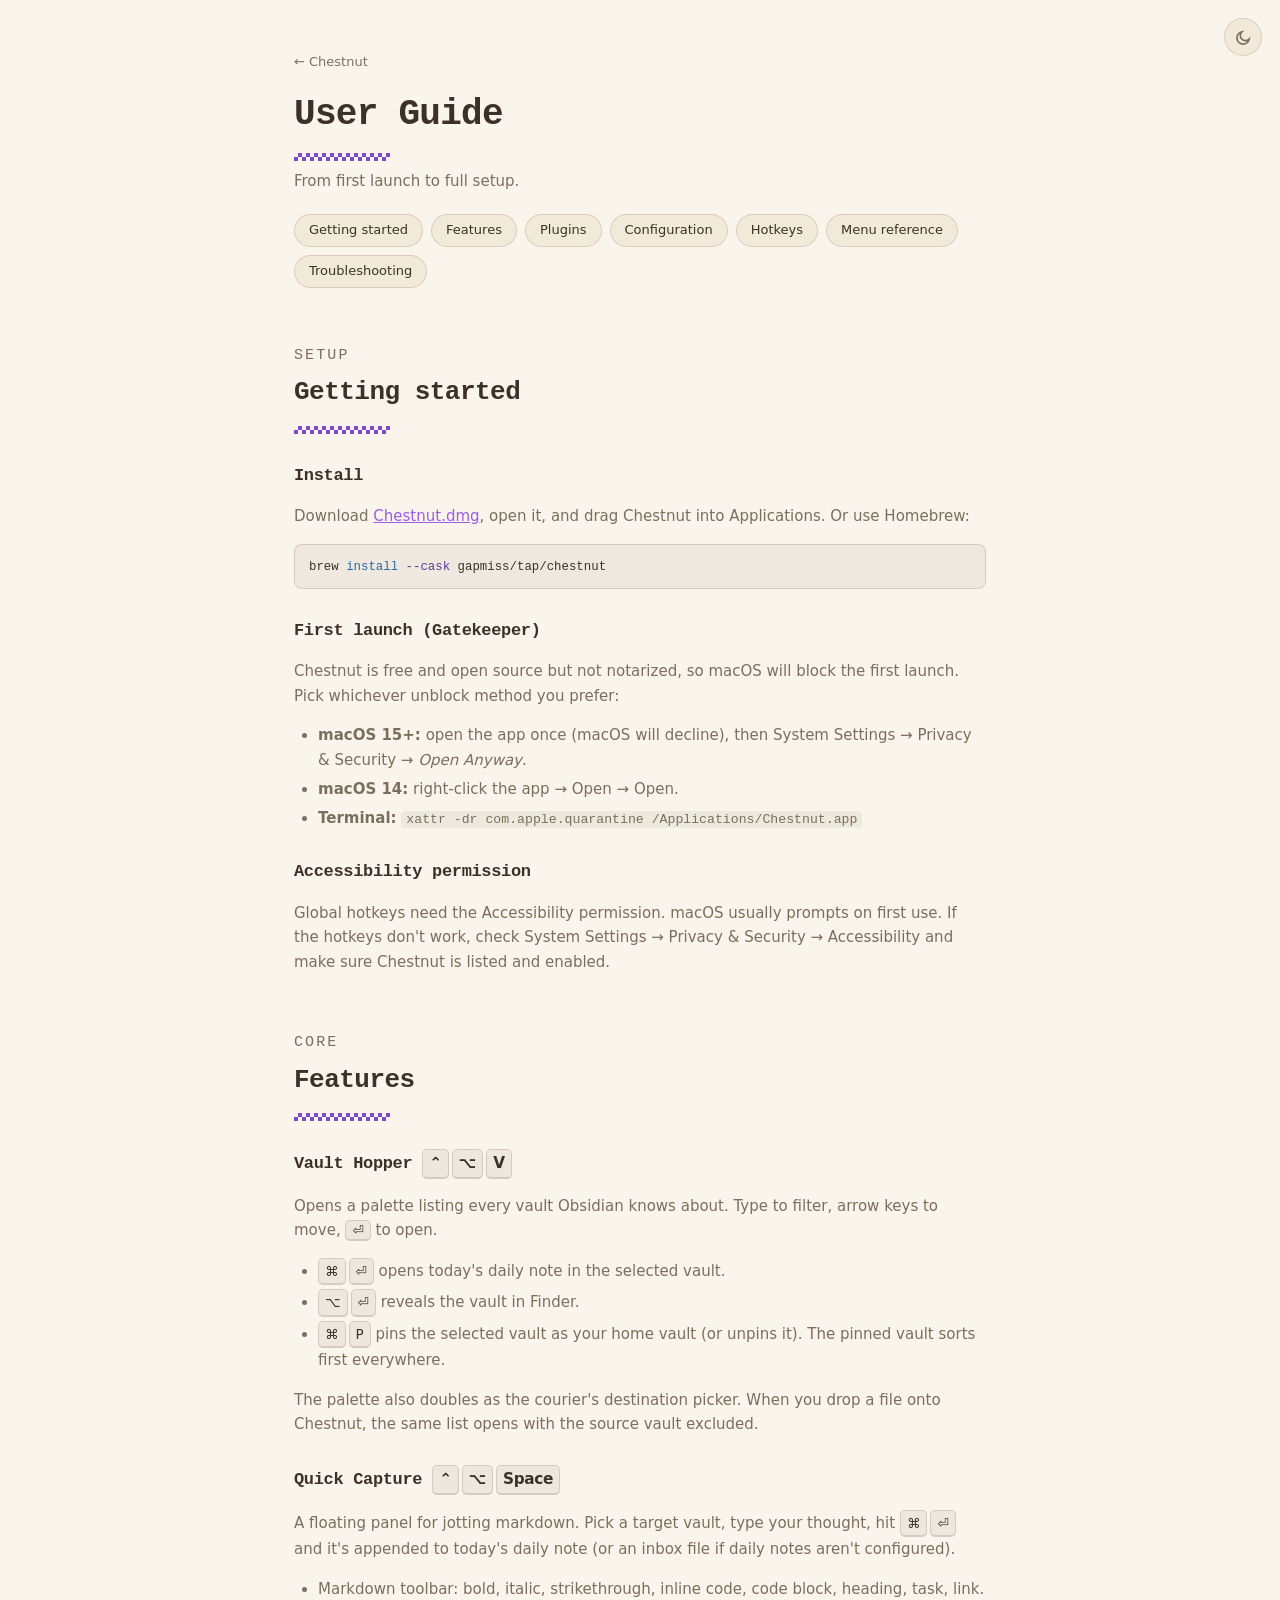
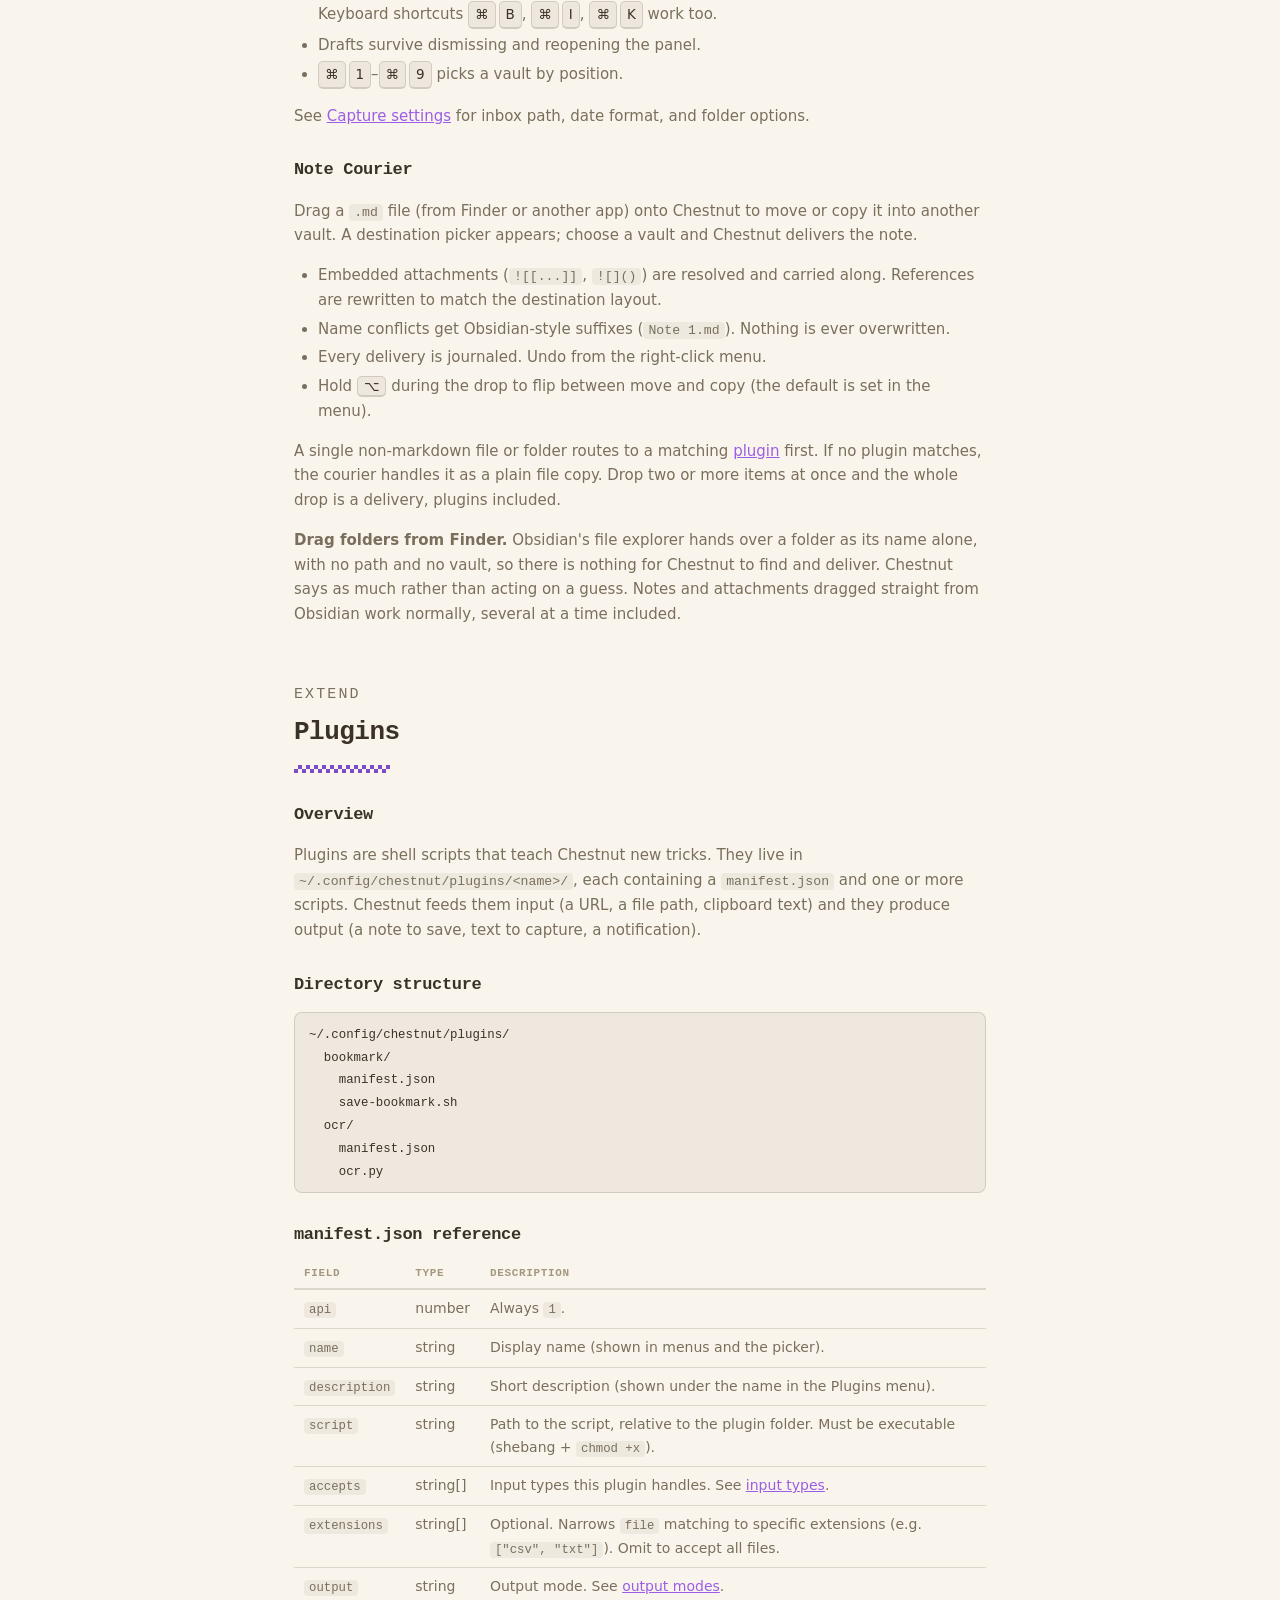
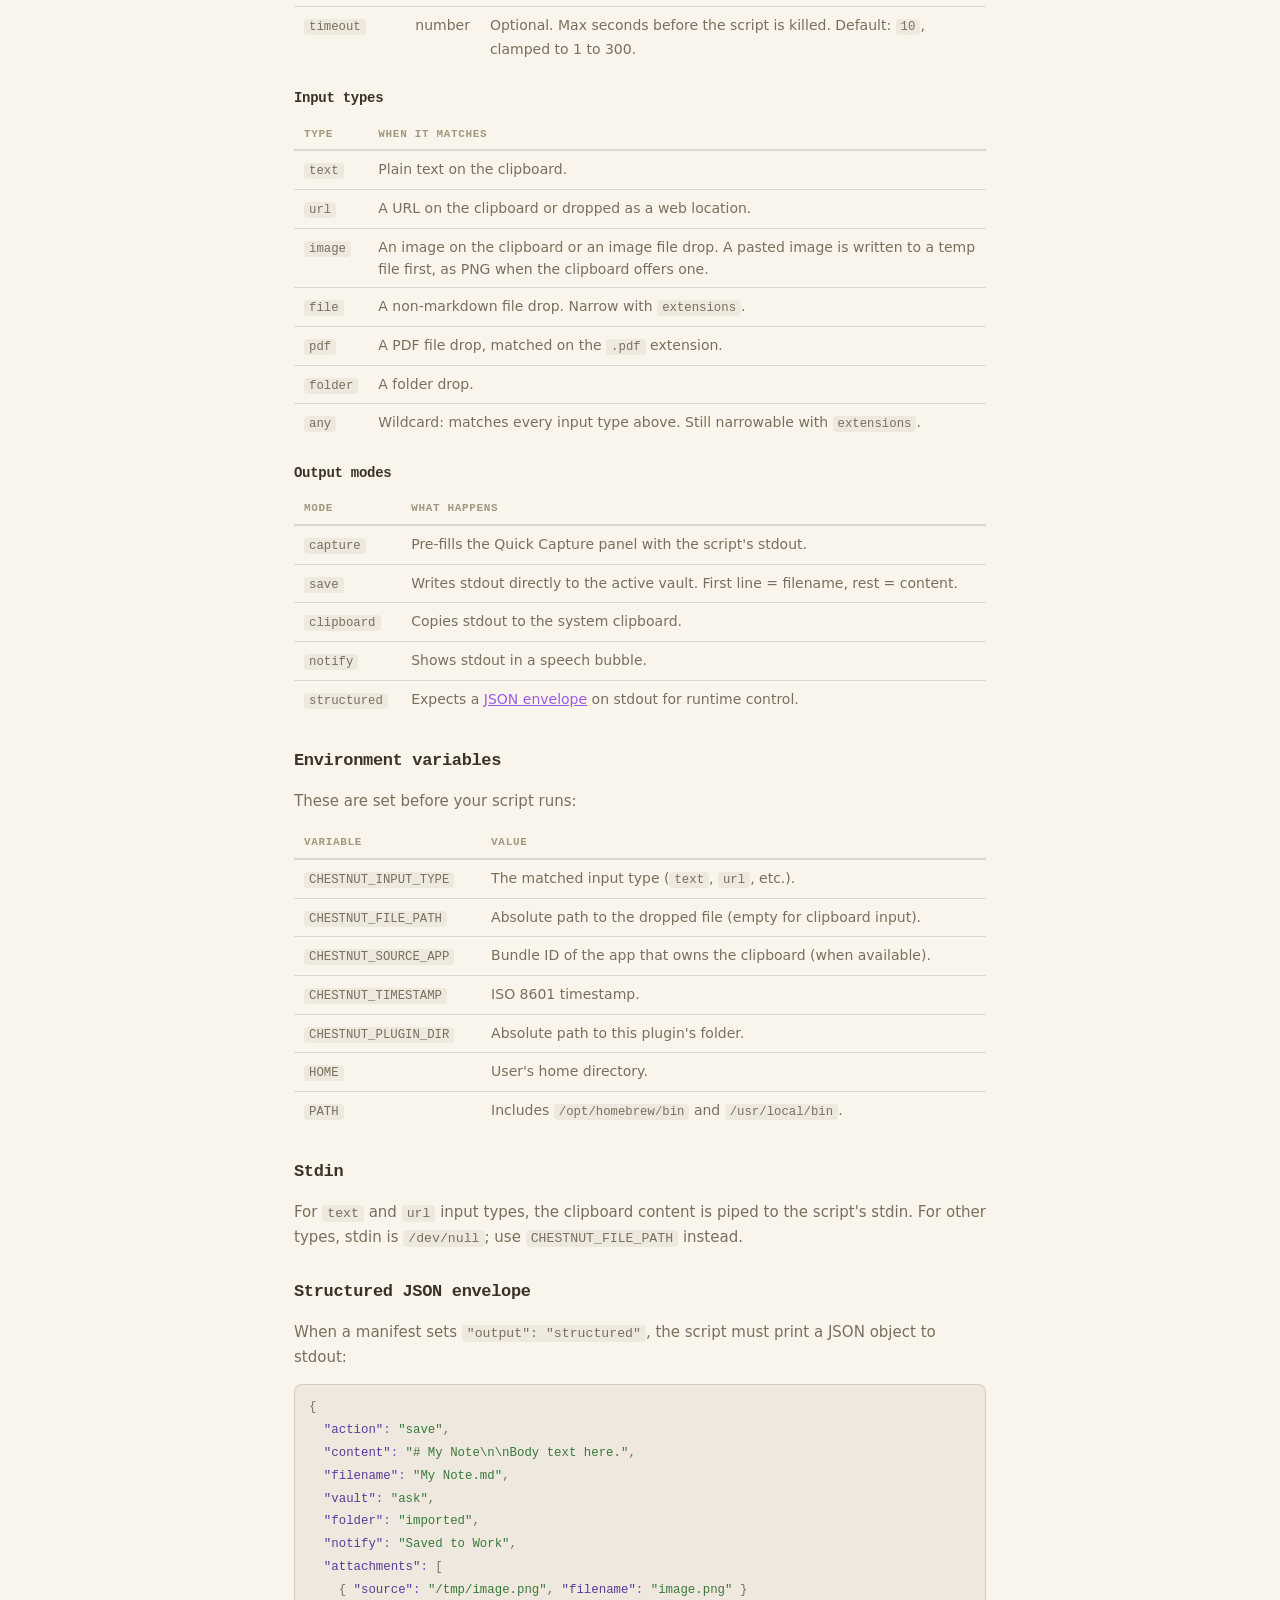
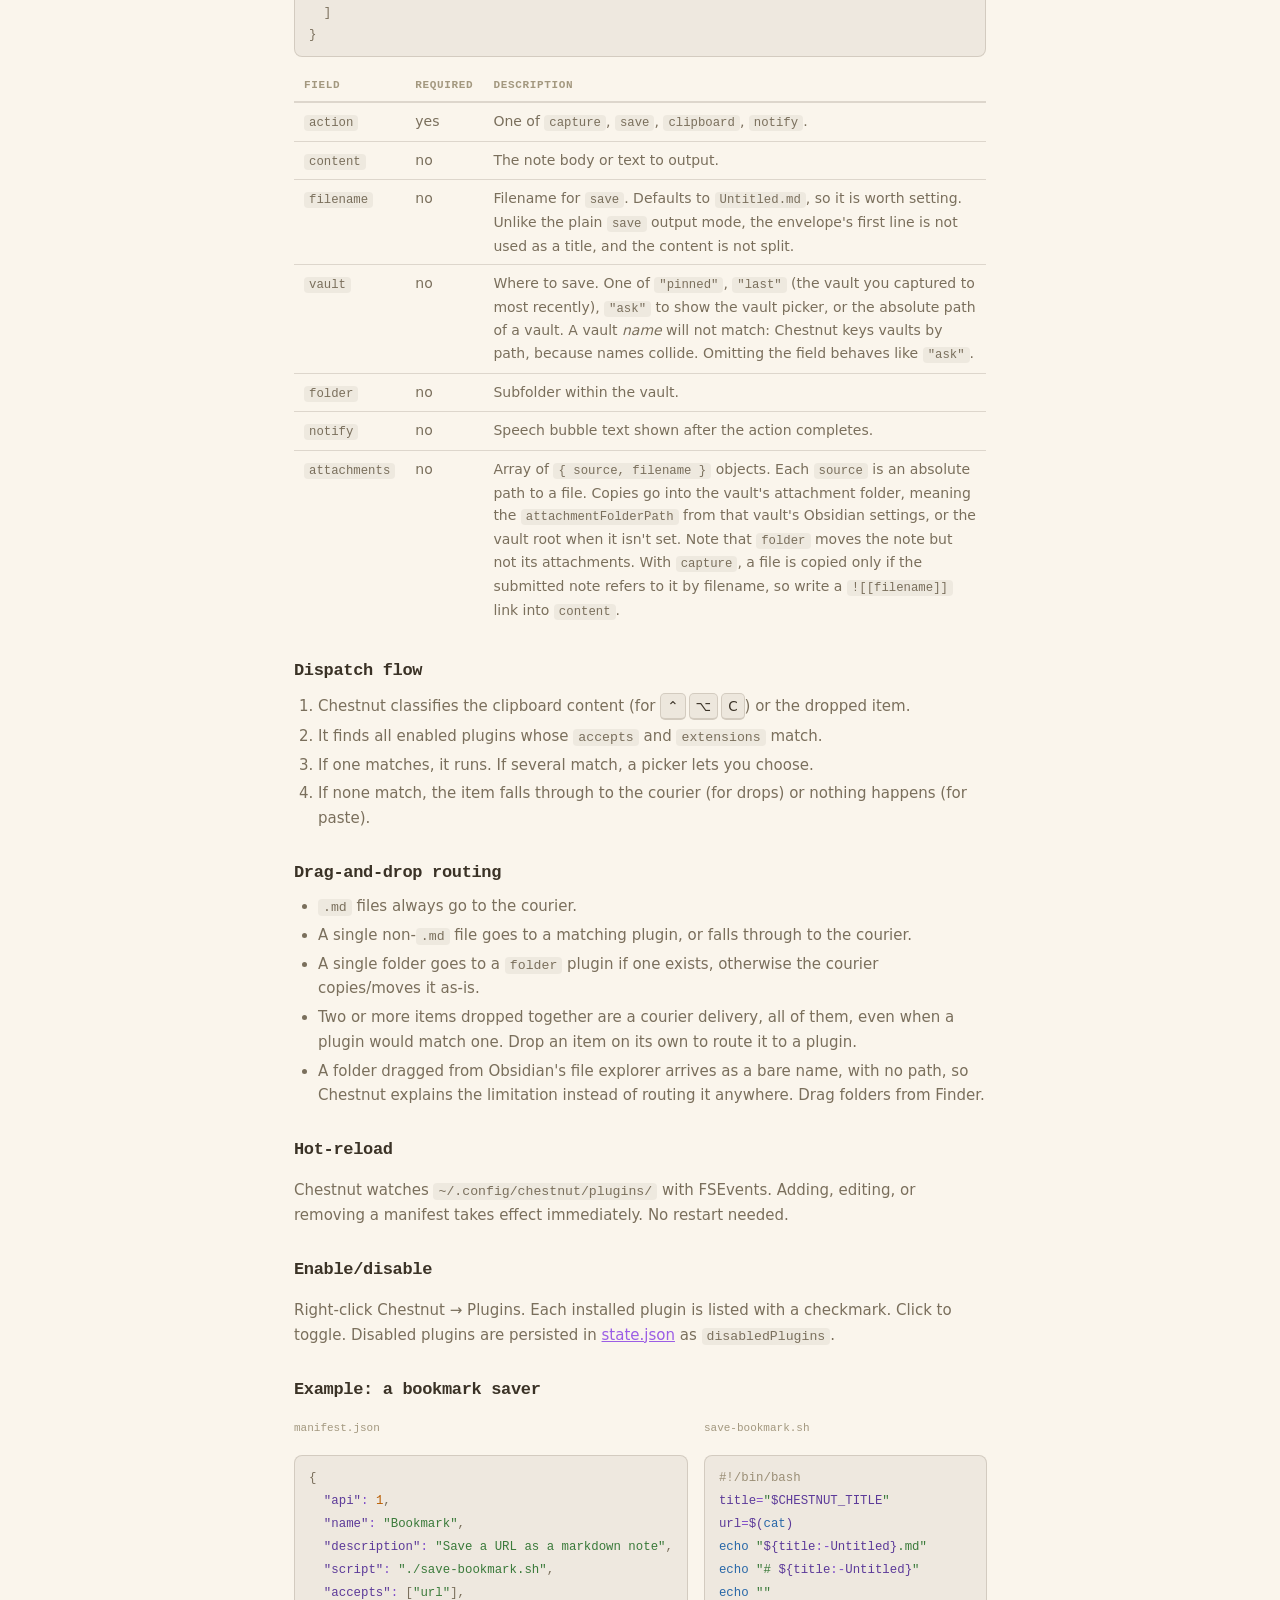
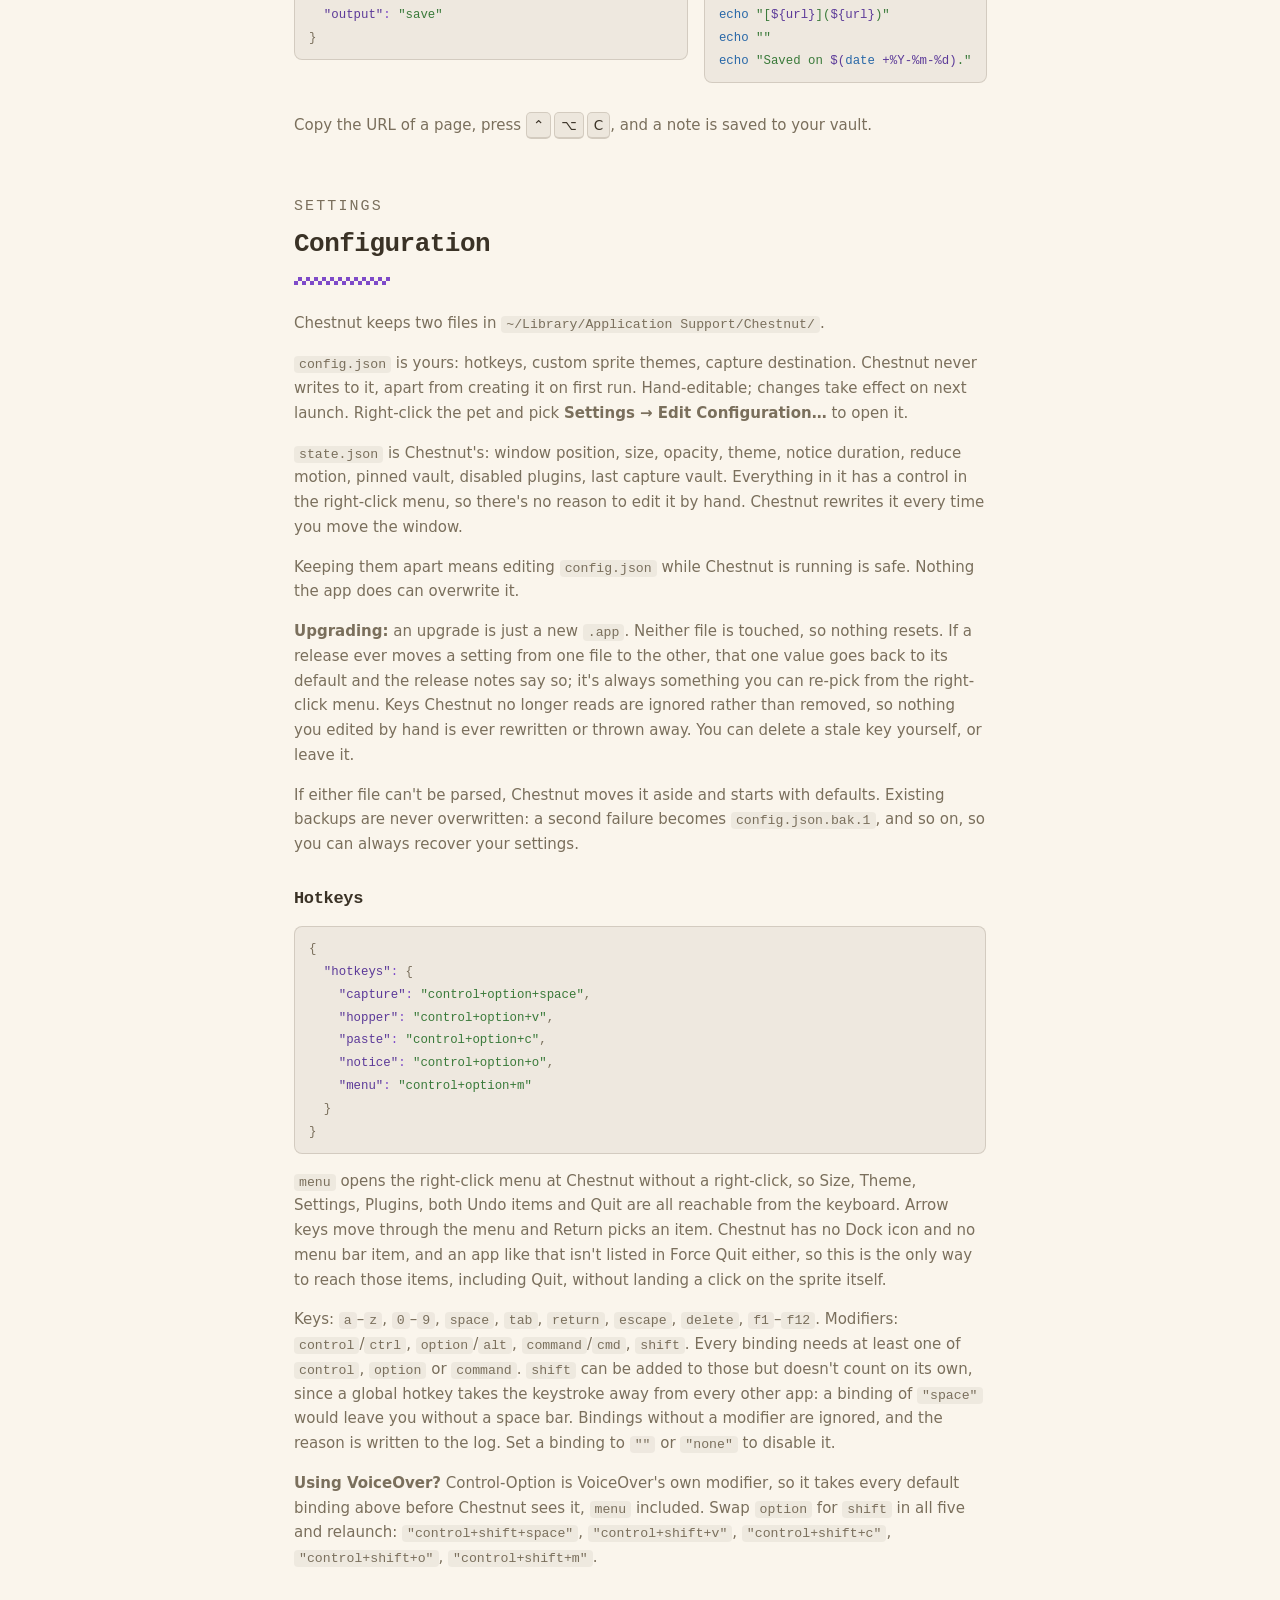
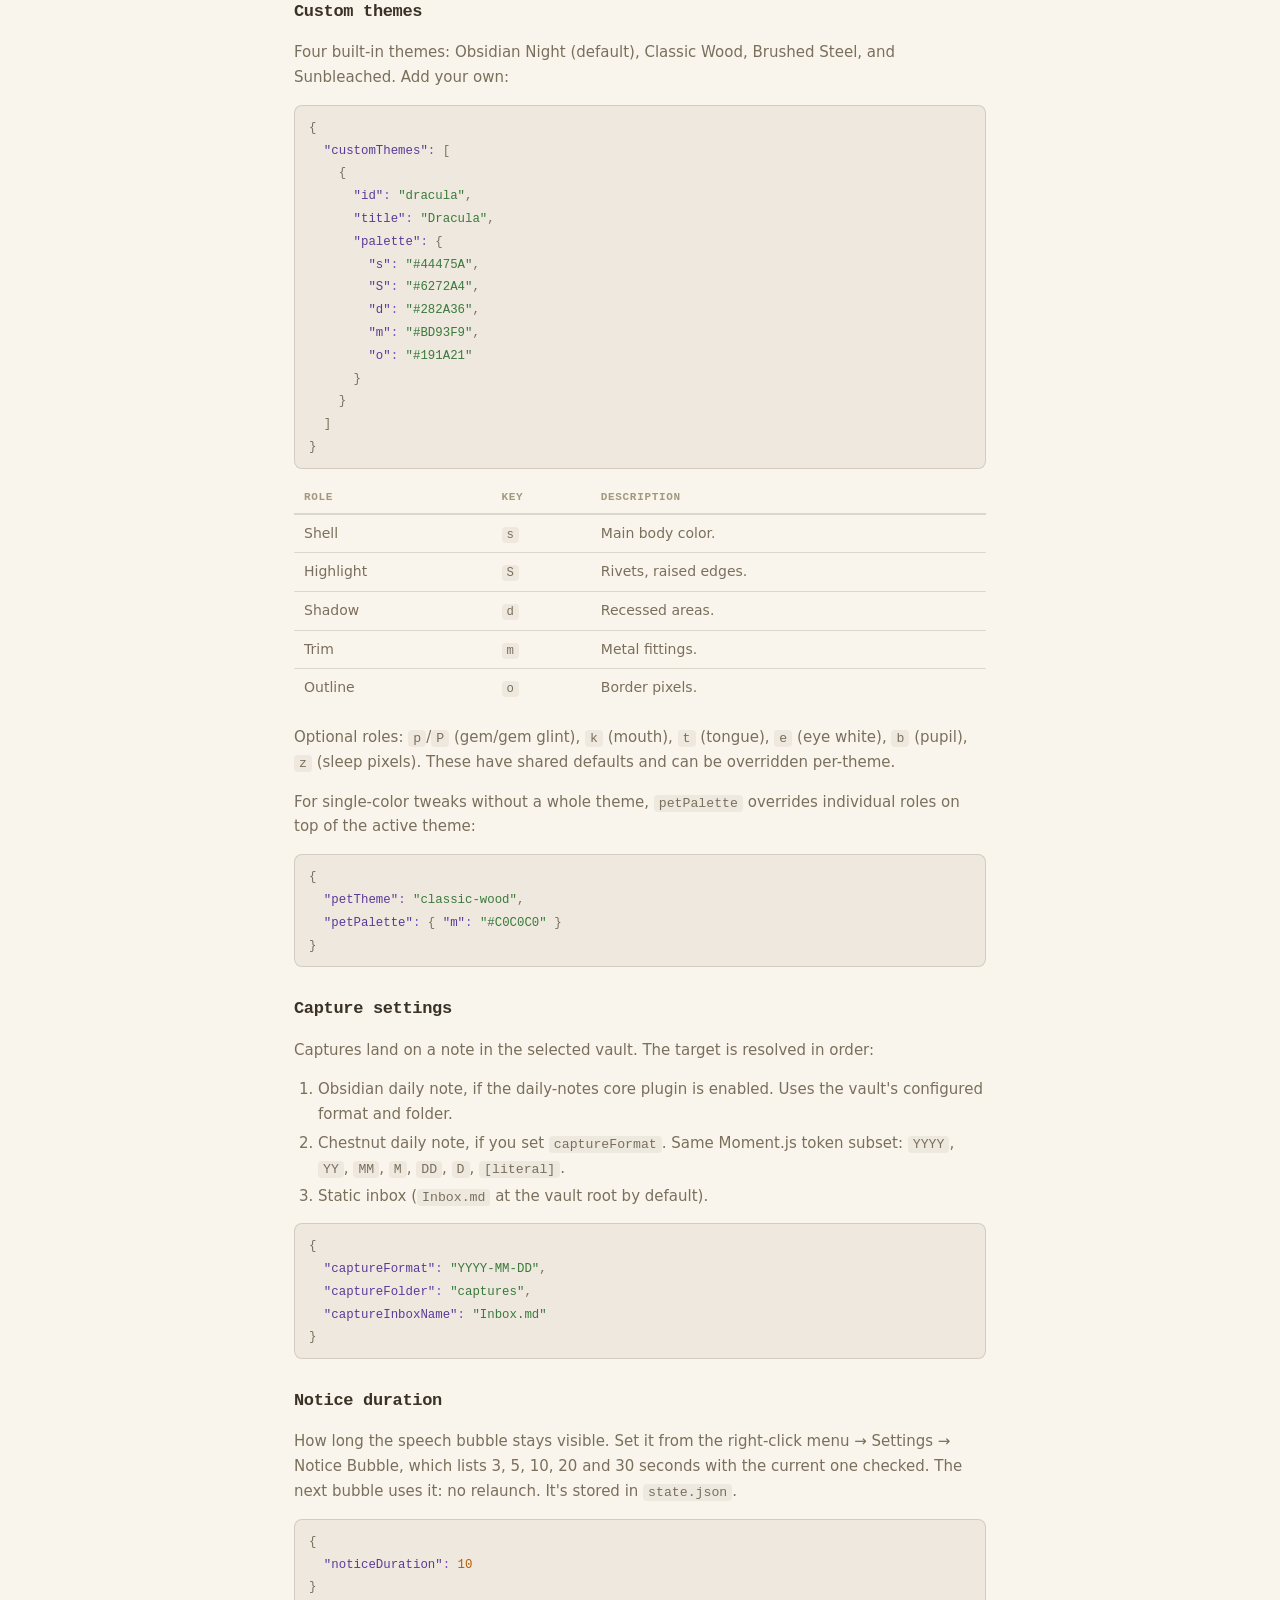
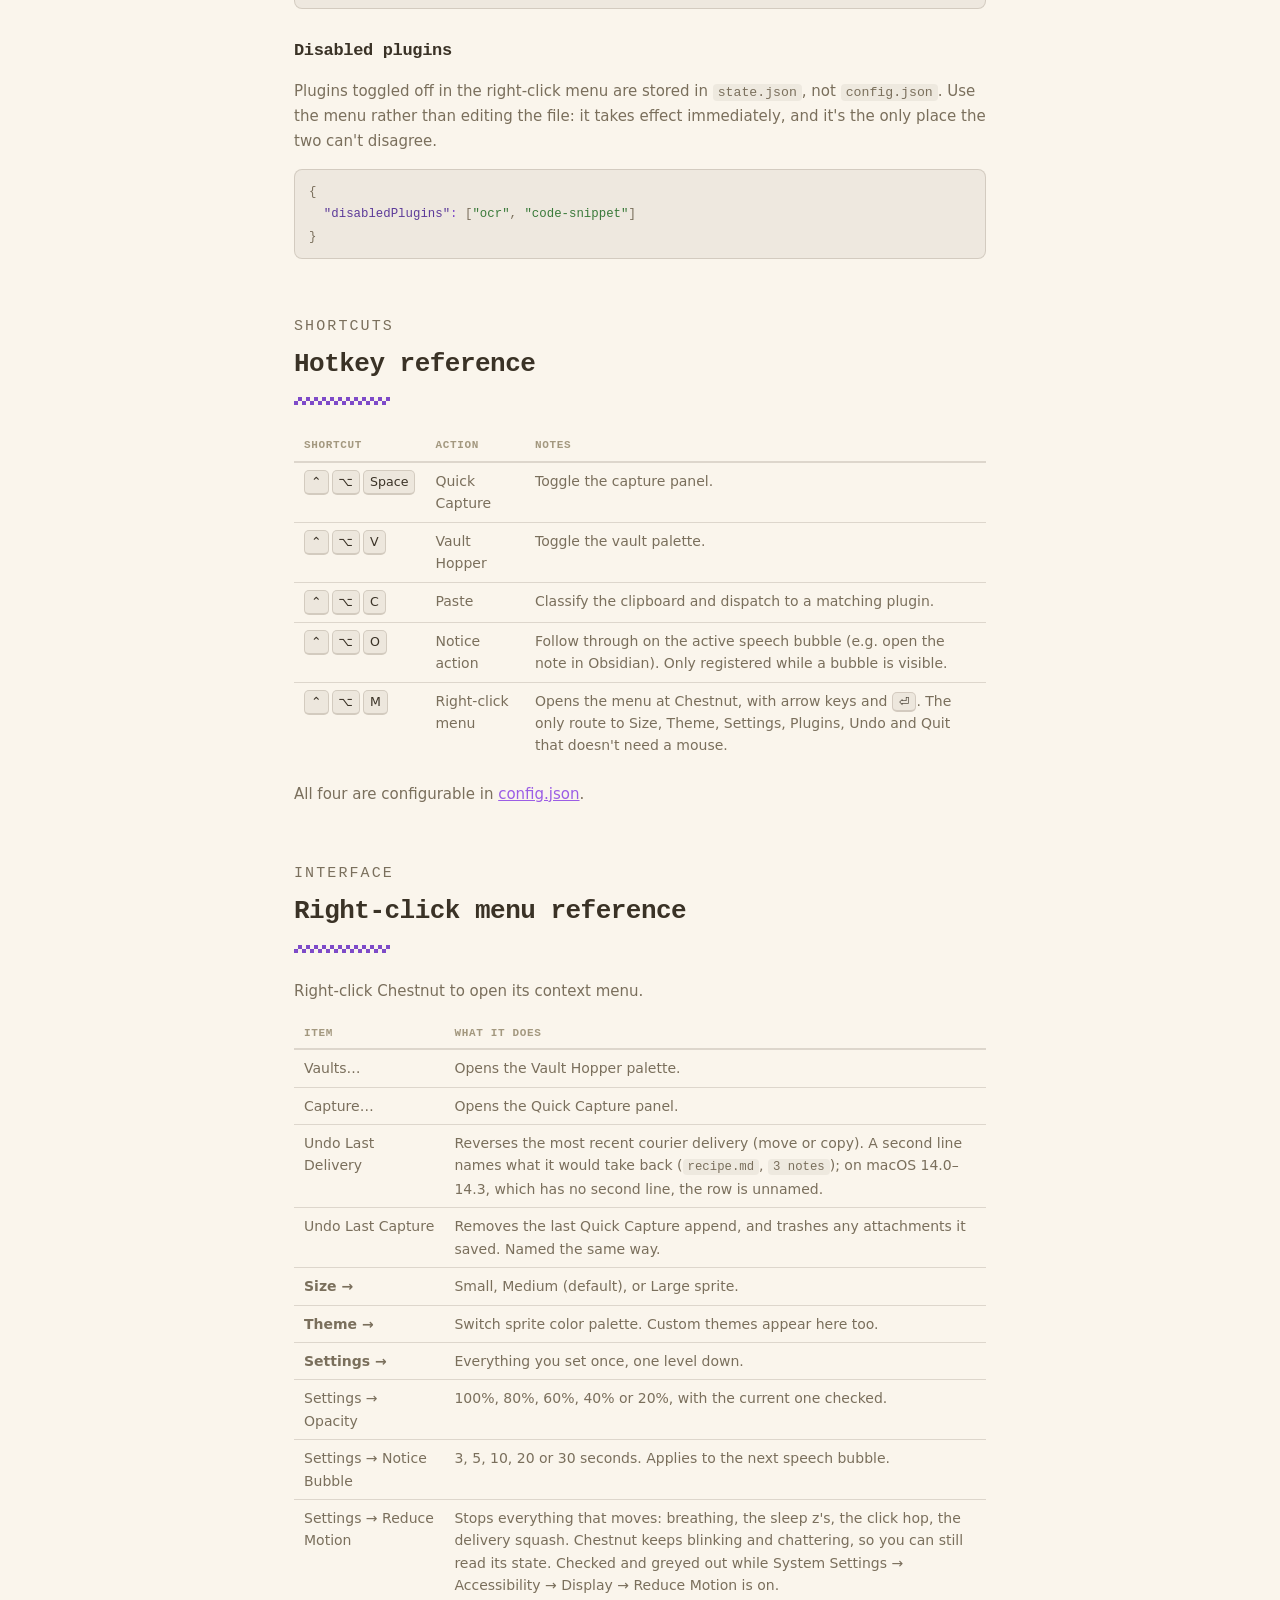
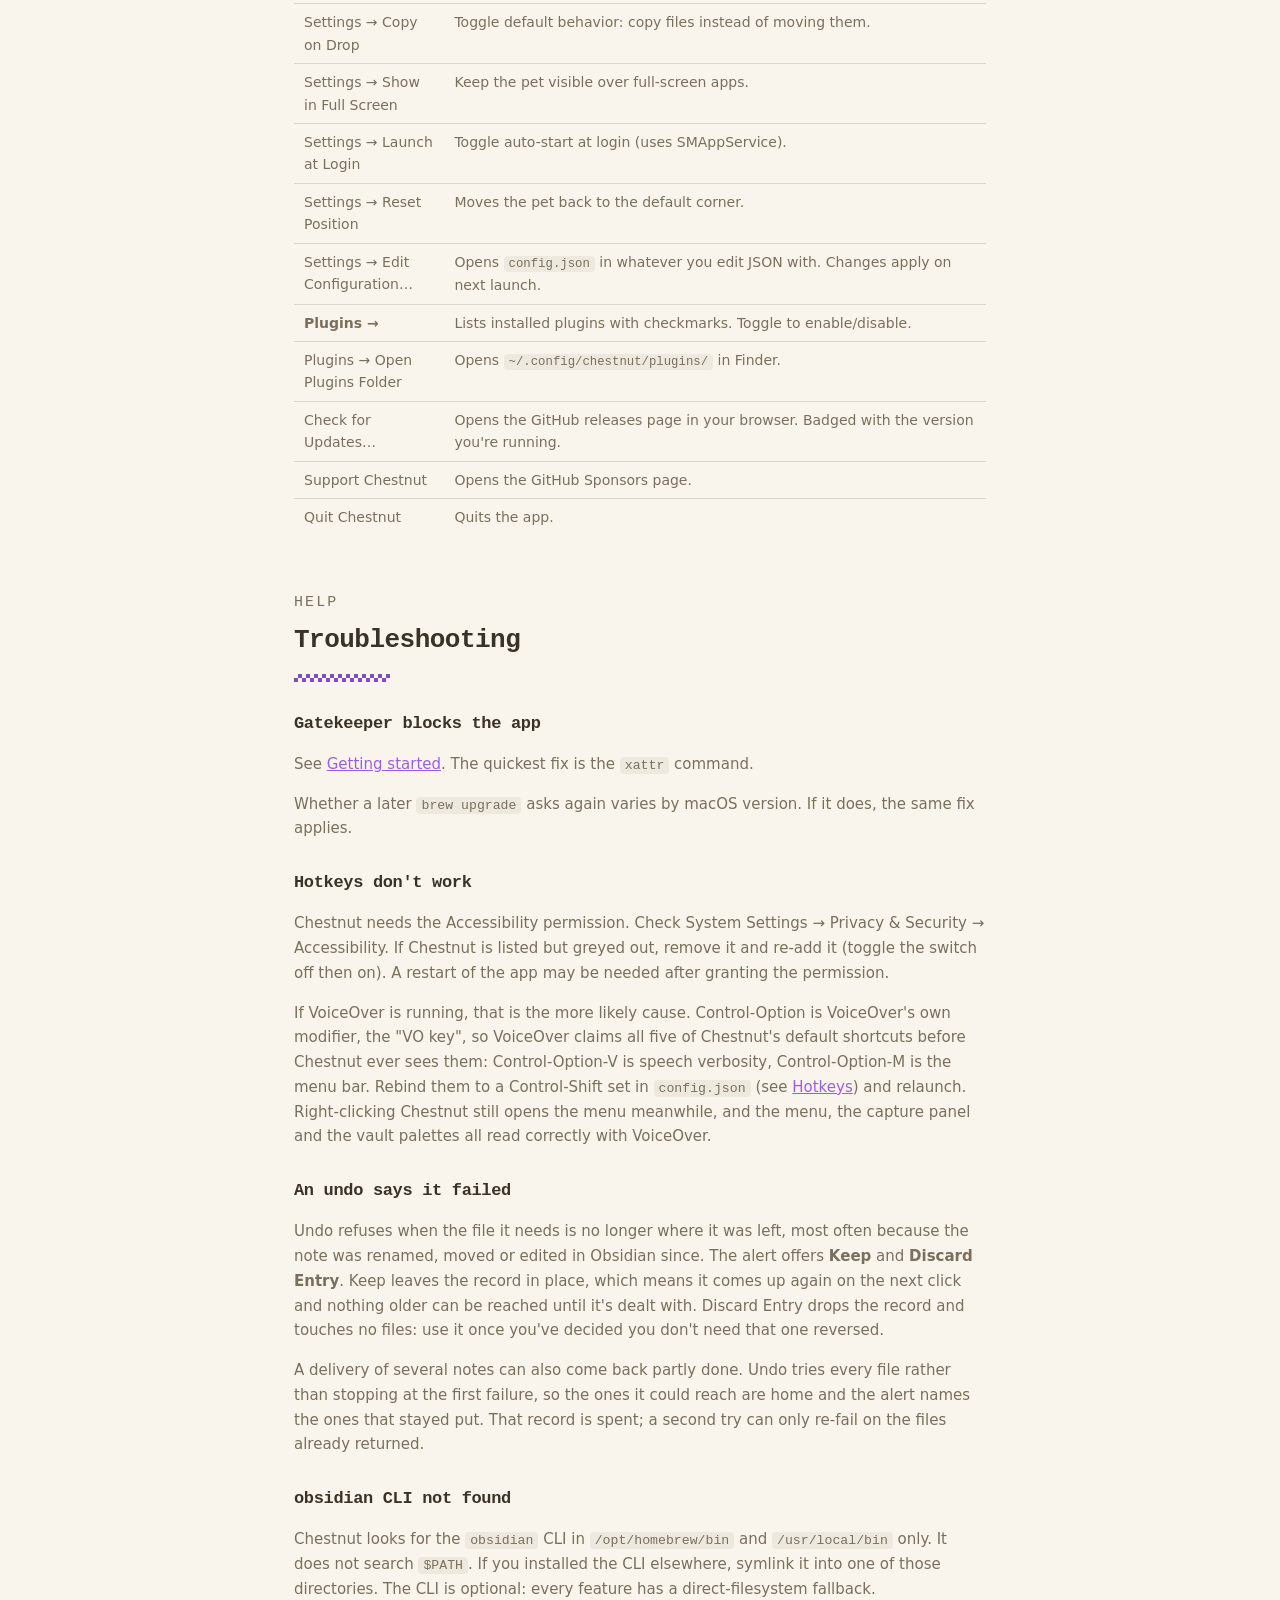
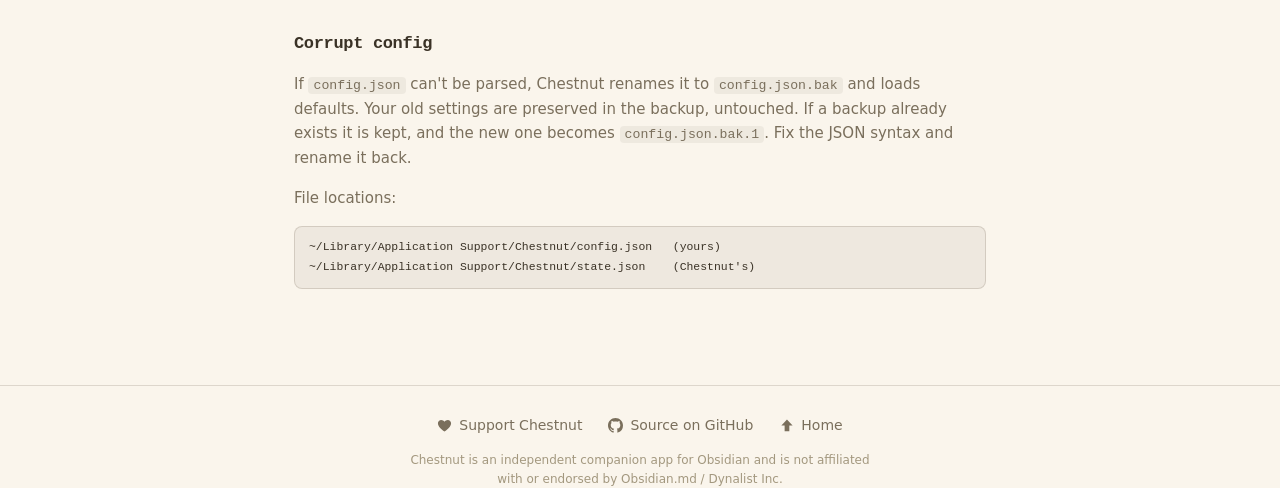
==== docs/guide.html @ 3e8e596e "Explain the folder drag Obsidian won't describe Obsidian's file explorer drags a folder as its bare " ====
<!doctype html>
<html lang="en">
<head>
  <meta charset="utf-8">
  <meta name="viewport" content="width=device-width, initial-scale=1">
  <title>Chestnut User Guide</title>
  <meta name="description"
        content="User guide for Chestnut, a desktop companion for Obsidian. Configuration, plugins, hotkeys, and troubleshooting.">
  <script>
    try {
      var mode = localStorage.getItem("chestnut-mode");
      if (mode === "light" || mode === "dark") {
        document.documentElement.dataset.theme = mode;
      }
    } catch (e) {}
  </script>
  <link rel="icon" href="favicon.svg" type="image/svg+xml">
  <link rel="icon" href="favicon.png" type="image/png" sizes="32x32">
  <link rel="apple-touch-icon" href="apple-touch-icon.png">
  <link rel="stylesheet" href="style.css">
  <link rel="stylesheet" href="guide.css">
  <link rel="stylesheet" href="prism-chestnut.css">
</head>
<body>
<button class="mode-toggle" id="mode-toggle" aria-label="Toggle light/dark mode"></button>
<main class="guide">

  <header class="guide-header">
    <a href="./" class="guide-back">&larr; Chestnut</a>
    <h1>User Guide</h1>
    <p class="tagline">From first launch to full setup.</p>
    <nav class="guide-nav">
      <a href="#getting-started">Getting started</a>
      <a href="#features">Features</a>
      <a href="#plugins">Plugins</a>
      <a href="#configuration">Configuration</a>
      <a href="#hotkeys">Hotkeys</a>
      <a href="#menu">Menu reference</a>
      <a href="#troubleshooting">Troubleshooting</a>
    </nav>
  </header>

  <!-- ================================================================== -->
  <section id="getting-started">
    <p class="kicker">Setup</p>
    <h2>Getting started</h2>

    <h3>Install</h3>
    <p>
      Download
      <a href="https://github.com/gapmiss/chestnut/releases/latest/download/Chestnut.dmg">Chestnut.dmg</a>,
      open it, and drag Chestnut into Applications. Or use Homebrew:
    </p>
    <pre><code class="language-bash">brew install --cask gapmiss/tap/chestnut</code></pre>

    <h3>First launch (Gatekeeper)</h3>
    <p>
      Chestnut is free and open source but not notarized, so macOS will block
      the first launch. Pick whichever unblock method you prefer:
    </p>
    <ul>
      <li>
        <strong>macOS 15+:</strong> open the app once (macOS will decline),
        then System Settings &rarr; Privacy &amp; Security &rarr;
        <em>Open Anyway</em>.
      </li>
      <li>
        <strong>macOS 14:</strong> right-click the app &rarr; Open &rarr; Open.
      </li>
      <li>
        <strong>Terminal:</strong>
        <code>xattr -dr com.apple.quarantine /Applications/Chestnut.app</code>
      </li>
    </ul>

    <h3>Accessibility permission</h3>
    <p>
      Global hotkeys need the Accessibility permission. macOS usually prompts
      on first use. If the hotkeys don't work, check System Settings &rarr;
      Privacy &amp; Security &rarr; Accessibility and make sure Chestnut
      is listed and enabled.
    </p>
  </section>

  <!-- ================================================================== -->
  <section id="features">
    <p class="kicker">Core</p>
    <h2>Features</h2>

    <h3 id="vault-hopper">Vault Hopper
      <span class="keys"><kbd>&#x2303;</kbd><kbd>&#x2325;</kbd><kbd>V</kbd></span>
    </h3>
    <p>
      Opens a palette listing every vault Obsidian knows about. Type to
      filter, arrow keys to move, <kbd>&#x23CE;</kbd> to open.
    </p>
    <ul>
      <li><span class="keys"><kbd>&#x2318;</kbd><kbd>&#x23CE;</kbd></span> opens today's daily note in the selected vault.</li>
      <li><span class="keys"><kbd>&#x2325;</kbd><kbd>&#x23CE;</kbd></span> reveals the vault in Finder.</li>
      <li><span class="keys"><kbd>&#x2318;</kbd><kbd>P</kbd></span> pins the selected vault as your home vault (or unpins it). The pinned vault sorts first everywhere.</li>
    </ul>
    <p>
      The palette also doubles as the courier's destination picker. When you
      drop a file onto Chestnut, the same list opens with the source vault
      excluded.
    </p>

    <h3 id="quick-capture">Quick Capture
      <span class="keys"><kbd>&#x2303;</kbd><kbd>&#x2325;</kbd><kbd>Space</kbd></span>
    </h3>
    <p>
      A floating panel for jotting markdown. Pick a target vault, type your
      thought, hit <span class="keys"><kbd>&#x2318;</kbd><kbd>&#x23CE;</kbd></span>
      and it's appended to today's daily note (or an inbox file if daily
      notes aren't configured).
    </p>
    <ul>
      <li>Markdown toolbar: bold, italic, strikethrough, inline code,
          code block, heading, task, link. Keyboard shortcuts
          <span class="keys"><kbd>&#x2318;</kbd><kbd>B</kbd></span>,
          <span class="keys"><kbd>&#x2318;</kbd><kbd>I</kbd></span>,
          <span class="keys"><kbd>&#x2318;</kbd><kbd>K</kbd></span> work too.</li>
      <li>Drafts survive dismissing and reopening the panel.</li>
      <li><span class="keys"><kbd>&#x2318;</kbd><kbd>1</kbd></span>&ndash;<span class="keys"><kbd>&#x2318;</kbd><kbd>9</kbd></span> picks a vault by position.</li>
    </ul>
    <p>
      See <a href="#capture-config">Capture settings</a> for inbox path,
      date format, and folder options.
    </p>

    <h3 id="note-courier">Note Courier</h3>
    <p>
      Drag a <code>.md</code> file (from Finder or another app) onto Chestnut
      to move or copy it into another vault. A destination picker appears;
      choose a vault and Chestnut delivers the note.
    </p>
    <ul>
      <li>Embedded attachments (<code>![[...]]</code>, <code>![]()</code>)
          are resolved and carried along. References are rewritten to match
          the destination layout.</li>
      <li>Name conflicts get Obsidian-style suffixes (<code>Note 1.md</code>).
          Nothing is ever overwritten.</li>
      <li>Every delivery is journaled. Undo from the right-click menu.</li>
      <li>Hold <kbd>&#x2325;</kbd> during the drop to flip between
          move and copy (the default is set in the menu).</li>
    </ul>
    <p>
      A single non-markdown file or folder routes to a matching
      <a href="#plugins">plugin</a> first. If no plugin matches, the courier
      handles it as a plain file copy. Drop two or more items at once and the
      whole drop is a delivery, plugins included.
    </p>
    <p>
      <strong>Drag folders from Finder.</strong> Obsidian's file explorer hands
      over a folder as its name alone, with no path and no vault, so there is
      nothing for Chestnut to find and deliver. Chestnut says as much rather
      than acting on a guess. Notes and attachments dragged straight from
      Obsidian work normally, several at a time included.
    </p>
  </section>

  <!-- ================================================================== -->
  <section id="plugins">
    <p class="kicker">Extend</p>
    <h2>Plugins</h2>

    <h3>Overview</h3>
    <p>
      Plugins are shell scripts that teach Chestnut new tricks. They live in
      <code>~/.config/chestnut/plugins/&lt;name&gt;/</code>, each containing
      a <code>manifest.json</code> and one or more scripts. Chestnut feeds
      them input (a URL, a file path, clipboard text) and they produce
      output (a note to save, text to capture, a notification).
    </p>

    <h3>Directory structure</h3>
    <pre><code class="language-bash">~/.config/chestnut/plugins/
  bookmark/
    manifest.json
    save-bookmark.sh
  ocr/
    manifest.json
    ocr.py</code></pre>

    <h3>manifest.json reference</h3>
    <div class="table-wrap">
      <table>
        <thead><tr><th>Field</th><th>Type</th><th>Description</th></tr></thead>
        <tbody>
          <tr><td><code>api</code></td><td>number</td><td>Always <code>1</code>.</td></tr>
          <tr><td><code>name</code></td><td>string</td><td>Display name (shown in menus and the picker).</td></tr>
          <tr><td><code>description</code></td><td>string</td><td>Short description (shown under the name in the Plugins menu).</td></tr>
          <tr><td><code>script</code></td><td>string</td><td>Path to the script, relative to the plugin folder. Must be executable (shebang + <code>chmod +x</code>).</td></tr>
          <tr><td><code>accepts</code></td><td>string[]</td><td>Input types this plugin handles. See <a href="#input-types">input types</a>.</td></tr>
          <tr><td><code>extensions</code></td><td>string[]</td><td>Optional. Narrows <code>file</code> matching to specific extensions (e.g. <code>["csv", "txt"]</code>). Omit to accept all files.</td></tr>
          <tr><td><code>output</code></td><td>string</td><td>Output mode. See <a href="#output-modes">output modes</a>.</td></tr>
          <tr><td><code>timeout</code></td><td>number</td><td>Optional. Max seconds before the script is killed. Default: <code>10</code>, clamped to 1 to 300.</td></tr>
        </tbody>
      </table>
    </div>

    <h4 id="input-types">Input types</h4>
    <div class="table-wrap">
      <table>
        <thead><tr><th>Type</th><th>When it matches</th></tr></thead>
        <tbody>
          <tr><td><code>text</code></td><td>Plain text on the clipboard.</td></tr>
          <tr><td><code>url</code></td><td>A URL on the clipboard or dropped as a web location.</td></tr>
          <tr><td><code>image</code></td><td>An image on the clipboard or an image file drop. A pasted image is written to a temp file first, as PNG when the clipboard offers one.</td></tr>
          <tr><td><code>file</code></td><td>A non-markdown file drop. Narrow with <code>extensions</code>.</td></tr>
          <tr><td><code>pdf</code></td><td>A PDF file drop, matched on the <code>.pdf</code> extension.</td></tr>
          <tr><td><code>folder</code></td><td>A folder drop.</td></tr>
          <tr><td><code>any</code></td><td>Wildcard: matches every input type above. Still narrowable with <code>extensions</code>.</td></tr>
        </tbody>
      </table>
    </div>

    <h4 id="output-modes">Output modes</h4>
    <div class="table-wrap">
      <table>
        <thead><tr><th>Mode</th><th>What happens</th></tr></thead>
        <tbody>
          <tr><td><code>capture</code></td><td>Pre-fills the Quick Capture panel with the script's stdout.</td></tr>
          <tr><td><code>save</code></td><td>Writes stdout directly to the active vault. First line = filename, rest = content.</td></tr>
          <tr><td><code>clipboard</code></td><td>Copies stdout to the system clipboard.</td></tr>
          <tr><td><code>notify</code></td><td>Shows stdout in a speech bubble.</td></tr>
          <tr><td><code>structured</code></td><td>Expects a <a href="#structured-envelope">JSON envelope</a> on stdout for runtime control.</td></tr>
        </tbody>
      </table>
    </div>

    <h3>Environment variables</h3>
    <p>These are set before your script runs:</p>
    <div class="table-wrap">
      <table>
        <thead><tr><th>Variable</th><th>Value</th></tr></thead>
        <tbody>
          <tr><td><code>CHESTNUT_INPUT_TYPE</code></td><td>The matched input type (<code>text</code>, <code>url</code>, etc.).</td></tr>
          <tr><td><code>CHESTNUT_FILE_PATH</code></td><td>Absolute path to the dropped file (empty for clipboard input).</td></tr>
          <tr><td><code>CHESTNUT_SOURCE_APP</code></td><td>Bundle ID of the app that owns the clipboard (when available).</td></tr>
          <tr><td><code>CHESTNUT_TIMESTAMP</code></td><td>ISO 8601 timestamp.</td></tr>
          <tr><td><code>CHESTNUT_PLUGIN_DIR</code></td><td>Absolute path to this plugin's folder.</td></tr>
          <tr><td><code>HOME</code></td><td>User's home directory.</td></tr>
          <tr><td><code>PATH</code></td><td>Includes <code>/opt/homebrew/bin</code> and <code>/usr/local/bin</code>.</td></tr>
        </tbody>
      </table>
    </div>

    <h3>Stdin</h3>
    <p>
      For <code>text</code> and <code>url</code> input types, the clipboard
      content is piped to the script's stdin. For other types, stdin is
      <code>/dev/null</code>; use <code>CHESTNUT_FILE_PATH</code> instead.
    </p>

    <h3 id="structured-envelope">Structured JSON envelope</h3>
    <p>
      When a manifest sets <code>"output": "structured"</code>, the script
      must print a JSON object to stdout:
    </p>
    <pre><code class="language-json">{
  "action": "save",
  "content": "# My Note\n\nBody text here.",
  "filename": "My Note.md",
  "vault": "ask",
  "folder": "imported",
  "notify": "Saved to Work",
  "attachments": [
    { "source": "/tmp/image.png", "filename": "image.png" }
  ]
}</code></pre>
    <div class="table-wrap">
      <table>
        <thead><tr><th>Field</th><th>Required</th><th>Description</th></tr></thead>
        <tbody>
          <tr><td><code>action</code></td><td>yes</td><td>One of <code>capture</code>, <code>save</code>, <code>clipboard</code>, <code>notify</code>.</td></tr>
          <tr><td><code>content</code></td><td>no</td><td>The note body or text to output.</td></tr>
          <tr><td><code>filename</code></td><td>no</td><td>Filename for <code>save</code>. Defaults to <code>Untitled.md</code>, so it is worth setting. Unlike the plain <code>save</code> output mode, the envelope's first line is not used as a title, and the content is not split.</td></tr>
          <tr><td><code>vault</code></td><td>no</td><td>Where to save. One of <code>"pinned"</code>, <code>"last"</code> (the vault you captured to most recently), <code>"ask"</code> to show the vault picker, or the absolute path of a vault. A vault <em>name</em> will not match: Chestnut keys vaults by path, because names collide. Omitting the field behaves like <code>"ask"</code>.</td></tr>
          <tr><td><code>folder</code></td><td>no</td><td>Subfolder within the vault.</td></tr>
          <tr><td><code>notify</code></td><td>no</td><td>Speech bubble text shown after the action completes.</td></tr>
          <tr><td><code>attachments</code></td><td>no</td><td>Array of <code>{ source, filename }</code> objects. Each <code>source</code> is an absolute path to a file. Copies go into the vault's attachment folder, meaning the <code>attachmentFolderPath</code> from that vault's Obsidian settings, or the vault root when it isn't set. Note that <code>folder</code> moves the note but not its attachments. With <code>capture</code>, a file is copied only if the submitted note refers to it by filename, so write a <code>![[filename]]</code> link into <code>content</code>.</td></tr>
        </tbody>
      </table>
    </div>

    <h3>Dispatch flow</h3>
    <ol>
      <li>Chestnut classifies the clipboard content (for
          <span class="keys"><kbd>&#x2303;</kbd><kbd>&#x2325;</kbd><kbd>C</kbd></span>)
          or the dropped item.</li>
      <li>It finds all enabled plugins whose <code>accepts</code> and
          <code>extensions</code> match.</li>
      <li>If one matches, it runs. If several match, a picker lets you choose.</li>
      <li>If none match, the item falls through to the courier (for drops) or
          nothing happens (for paste).</li>
    </ol>

    <h3>Drag-and-drop routing</h3>
    <ul>
      <li><code>.md</code> files always go to the courier.</li>
      <li>A single non-<code>.md</code> file goes to a matching plugin, or falls through to the courier.</li>
      <li>A single folder goes to a <code>folder</code> plugin if one exists, otherwise the courier copies/moves it as-is.</li>
      <li>Two or more items dropped together are a courier delivery, all of
          them, even when a plugin would match one. Drop an item on its own to
          route it to a plugin.</li>
      <li>A folder dragged from Obsidian's file explorer arrives as a bare
          name, with no path, so Chestnut explains the limitation instead of
          routing it anywhere. Drag folders from Finder.</li>
    </ul>

    <h3>Hot-reload</h3>
    <p>
      Chestnut watches <code>~/.config/chestnut/plugins/</code> with FSEvents.
      Adding, editing, or removing a manifest takes effect immediately. No
      restart needed.
    </p>

    <h3>Enable/disable</h3>
    <p>
      Right-click Chestnut &rarr; Plugins. Each installed plugin is listed
      with a checkmark. Click to toggle. Disabled plugins are persisted in
      <a href="#configuration">state.json</a> as <code>disabledPlugins</code>.
    </p>

    <h3>Example: a bookmark saver</h3>
    <div class="example-grid">
      <div>
        <span class="plugins-filename">manifest.json</span>
        <pre><code class="language-json">{
  "api": 1,
  "name": "Bookmark",
  "description": "Save a URL as a markdown note",
  "script": "./save-bookmark.sh",
  "accepts": ["url"],
  "output": "save"
}</code></pre>
      </div>
      <div>
        <span class="plugins-filename">save-bookmark.sh</span>
        <pre><code class="language-bash">#!/bin/bash
title="$CHESTNUT_TITLE"
url=$(cat)
echo "${title:-Untitled}.md"
echo "# ${title:-Untitled}"
echo ""
echo "[${url}](${url})"
echo ""
echo "Saved on $(date +%Y-%m-%d)."</code></pre>
      </div>
    </div>
    <p>
      Copy the URL of a page, press
      <span class="keys"><kbd>&#x2303;</kbd><kbd>&#x2325;</kbd><kbd>C</kbd></span>,
      and a note is saved to your vault.
    </p>
  </section>

  <!-- ================================================================== -->
  <section id="configuration">
    <p class="kicker">Settings</p>
    <h2>Configuration</h2>
    <p>
      Chestnut keeps two files in
      <code>~/Library/Application&nbsp;Support/Chestnut/</code>.
    </p>
    <p>
      <code>config.json</code> is yours: hotkeys, custom sprite themes,
      capture destination. Chestnut never writes to it, apart from creating
      it on first run. Hand-editable; changes take effect on next launch.
      Right-click the pet and pick
      <strong>Settings &rarr; Edit Configuration&hellip;</strong> to open it.
    </p>
    <p>
      <code>state.json</code> is Chestnut's: window position, size, opacity,
      theme, notice duration, reduce motion, pinned vault, disabled plugins,
      last capture vault. Everything
      in it has a control in the right-click menu, so there's no reason to
      edit it by hand. Chestnut rewrites it every time you move the window.
    </p>
    <p>
      Keeping them apart means editing <code>config.json</code> while
      Chestnut is running is safe. Nothing the app does can overwrite it.
    </p>
    <p>
      <strong>Upgrading:</strong> an upgrade is just a new <code>.app</code>.
      Neither file is touched, so nothing resets. If a release ever moves a
      setting from one file to the other, that one value goes back to its
      default and the release notes say so; it's always something you can
      re-pick from the right-click menu. Keys Chestnut no longer reads are
      ignored rather than removed, so nothing you edited by hand is ever
      rewritten or thrown away. You can delete a stale key yourself, or
      leave it.
    </p>
    <p>
      If either file can't be parsed, Chestnut moves it aside and starts
      with defaults. Existing backups are never overwritten: a second
      failure becomes <code>config.json.bak.1</code>, and so on, so you can
      always recover your settings.
    </p>

    <h3 id="hotkey-config">Hotkeys</h3>
    <pre><code class="language-json">{
  "hotkeys": {
    "capture": "control+option+space",
    "hopper": "control+option+v",
    "paste": "control+option+c",
    "notice": "control+option+o",
    "menu": "control+option+m"
  }
}</code></pre>
    <p>
      <code>menu</code> opens the right-click menu at Chestnut without a
      right-click, so Size, Theme, Settings, Plugins, both Undo items and Quit
      are all reachable from the keyboard. Arrow keys move through the menu and
      Return picks an item. Chestnut has no Dock icon and no menu bar item, and
      an app like that isn't listed in Force Quit either, so this is the only
      way to reach those items, including Quit, without landing a click on the
      sprite itself.
    </p>
    <p>
      Keys: <code>a</code>&ndash;<code>z</code>, <code>0</code>&ndash;<code>9</code>,
      <code>space</code>, <code>tab</code>, <code>return</code>,
      <code>escape</code>, <code>delete</code>,
      <code>f1</code>&ndash;<code>f12</code>.
      Modifiers: <code>control</code>/<code>ctrl</code>,
      <code>option</code>/<code>alt</code>,
      <code>command</code>/<code>cmd</code>, <code>shift</code>.
      Every binding needs at least one of <code>control</code>,
      <code>option</code> or <code>command</code>. <code>shift</code> can be
      added to those but doesn't count on its own, since a global hotkey takes
      the keystroke away from every other app: a binding of <code>"space"</code>
      would leave you without a space bar. Bindings without a modifier are
      ignored, and the reason is written to the log.
      Set a binding to <code>""</code> or <code>"none"</code> to disable it.
    </p>
    <p>
      <strong>Using VoiceOver?</strong> Control-Option is VoiceOver's own
      modifier, so it takes every default binding above before Chestnut sees
      it, <code>menu</code> included. Swap <code>option</code> for
      <code>shift</code> in all five and relaunch:
      <code>"control+shift+space"</code>, <code>"control+shift+v"</code>,
      <code>"control+shift+c"</code>, <code>"control+shift+o"</code>,
      <code>"control+shift+m"</code>.
    </p>

    <h3>Custom themes</h3>
    <p>
      Four built-in themes: Obsidian Night (default), Classic Wood, Brushed
      Steel, and Sunbleached. Add your own:
    </p>
    <pre><code class="language-json">{
  "customThemes": [
    {
      "id": "dracula",
      "title": "Dracula",
      "palette": {
        "s": "#44475A",
        "S": "#6272A4",
        "d": "#282A36",
        "m": "#BD93F9",
        "o": "#191A21"
      }
    }
  ]
}</code></pre>
    <div class="table-wrap">
      <table>
        <thead><tr><th>Role</th><th>Key</th><th>Description</th></tr></thead>
        <tbody>
          <tr><td>Shell</td><td><code>s</code></td><td>Main body color.</td></tr>
          <tr><td>Highlight</td><td><code>S</code></td><td>Rivets, raised edges.</td></tr>
          <tr><td>Shadow</td><td><code>d</code></td><td>Recessed areas.</td></tr>
          <tr><td>Trim</td><td><code>m</code></td><td>Metal fittings.</td></tr>
          <tr><td>Outline</td><td><code>o</code></td><td>Border pixels.</td></tr>
        </tbody>
      </table>
    </div>
    <p>
      Optional roles: <code>p</code>/<code>P</code> (gem/gem glint),
      <code>k</code> (mouth), <code>t</code> (tongue), <code>e</code> (eye
      white), <code>b</code> (pupil), <code>z</code> (sleep pixels). These
      have shared defaults and can be overridden per-theme.
    </p>
    <p>
      For single-color tweaks without a whole theme, <code>petPalette</code>
      overrides individual roles on top of the active theme:
    </p>
    <pre><code class="language-json">{
  "petTheme": "classic-wood",
  "petPalette": { "m": "#C0C0C0" }
}</code></pre>

    <h3 id="capture-config">Capture settings</h3>
    <p>
      Captures land on a note in the selected vault. The target is resolved
      in order:
    </p>
    <ol>
      <li>Obsidian daily note, if the daily-notes core plugin is enabled.
          Uses the vault's configured format and folder.</li>
      <li>Chestnut daily note, if you set <code>captureFormat</code>.
          Same Moment.js token subset:
          <code>YYYY</code>, <code>YY</code>, <code>MM</code>, <code>M</code>,
          <code>DD</code>, <code>D</code>, <code>[literal]</code>.</li>
      <li>Static inbox (<code>Inbox.md</code> at the vault root by default).</li>
    </ol>
    <pre><code class="language-json">{
  "captureFormat": "YYYY-MM-DD",
  "captureFolder": "captures",
  "captureInboxName": "Inbox.md"
}</code></pre>

    <h3>Notice duration</h3>
    <p>
      How long the speech bubble stays visible. Set it from the right-click
      menu → Settings → Notice Bubble, which lists 3, 5, 10, 20 and 30 seconds
      with the current one checked. The next bubble uses it: no relaunch.
      It's stored in <code>state.json</code>.
    </p>
    <pre><code class="language-json">{
  "noticeDuration": 10
}</code></pre>

    <h3>Disabled plugins</h3>
    <p>
      Plugins toggled off in the right-click menu are stored in
      <code>state.json</code>, not <code>config.json</code>. Use the menu
      rather than editing the file: it takes effect immediately, and it's
      the only place the two can't disagree.
    </p>
    <pre><code class="language-json">{
  "disabledPlugins": ["ocr", "code-snippet"]
}</code></pre>
  </section>

  <!-- ================================================================== -->
  <section id="hotkeys">
    <p class="kicker">Shortcuts</p>
    <h2>Hotkey reference</h2>
    <div class="table-wrap">
      <table>
        <thead><tr><th>Shortcut</th><th>Action</th><th>Notes</th></tr></thead>
        <tbody>
          <tr>
            <td><span class="keys"><kbd>&#x2303;</kbd><kbd>&#x2325;</kbd><kbd>Space</kbd></span></td>
            <td>Quick Capture</td>
            <td>Toggle the capture panel.</td>
          </tr>
          <tr>
            <td><span class="keys"><kbd>&#x2303;</kbd><kbd>&#x2325;</kbd><kbd>V</kbd></span></td>
            <td>Vault Hopper</td>
            <td>Toggle the vault palette.</td>
          </tr>
          <tr>
            <td><span class="keys"><kbd>&#x2303;</kbd><kbd>&#x2325;</kbd><kbd>C</kbd></span></td>
            <td>Paste</td>
            <td>Classify the clipboard and dispatch to a matching plugin.</td>
          </tr>
          <tr>
            <td><span class="keys"><kbd>&#x2303;</kbd><kbd>&#x2325;</kbd><kbd>O</kbd></span></td>
            <td>Notice action</td>
            <td>Follow through on the active speech bubble (e.g. open the note in Obsidian). Only registered while a bubble is visible.</td>
          </tr>
          <tr>
            <td><span class="keys"><kbd>&#x2303;</kbd><kbd>&#x2325;</kbd><kbd>M</kbd></span></td>
            <td>Right-click menu</td>
            <td>Opens the menu at Chestnut, with arrow keys and <kbd>&#x23CE;</kbd>. The only route to Size, Theme, Settings, Plugins, Undo and Quit that doesn't need a mouse.</td>
          </tr>
        </tbody>
      </table>
    </div>
    <p>
      All four are configurable in
      <a href="#hotkey-config">config.json</a>.
    </p>
  </section>

  <!-- ================================================================== -->
  <section id="menu">
    <p class="kicker">Interface</p>
    <h2>Right-click menu reference</h2>
    <p>Right-click Chestnut to open its context menu.</p>
    <div class="table-wrap">
      <table>
        <thead><tr><th>Item</th><th>What it does</th></tr></thead>
        <tbody>
          <tr><td>Vaults&hellip;</td><td>Opens the Vault Hopper palette.</td></tr>
          <tr><td>Capture&hellip;</td><td>Opens the Quick Capture panel.</td></tr>
          <tr><td>Undo Last Delivery</td><td>Reverses the most recent courier delivery (move or copy). A second line names what it would take back (<code>recipe.md</code>, <code>3 notes</code>); on macOS 14.0&ndash;14.3, which has no second line, the row is unnamed.</td></tr>
          <tr><td>Undo Last Capture</td><td>Removes the last Quick Capture append, and trashes any attachments it saved. Named the same way.</td></tr>
          <tr><td><strong>Size &rarr;</strong></td><td>Small, Medium (default), or Large sprite.</td></tr>
          <tr><td><strong>Theme &rarr;</strong></td><td>Switch sprite color palette. Custom themes appear here too.</td></tr>
          <tr><td><strong>Settings &rarr;</strong></td><td>Everything you set once, one level down.</td></tr>
          <tr><td>Settings &rarr; Opacity</td><td>100%, 80%, 60%, 40% or 20%, with the current one checked.</td></tr>
          <tr><td>Settings &rarr; Notice Bubble</td><td>3, 5, 10, 20 or 30 seconds. Applies to the next speech bubble.</td></tr>
          <tr><td>Settings &rarr; Reduce Motion</td><td>Stops everything that moves: breathing, the sleep z's, the click hop, the delivery squash. Chestnut keeps blinking and chattering, so you can still read its state. Checked and greyed out while System&nbsp;Settings &rarr; Accessibility &rarr; Display &rarr; Reduce&nbsp;Motion is on.</td></tr>
          <tr><td>Settings &rarr; Copy on Drop</td><td>Toggle default behavior: copy files instead of moving them.</td></tr>
          <tr><td>Settings &rarr; Show in Full Screen</td><td>Keep the pet visible over full-screen apps.</td></tr>
          <tr><td>Settings &rarr; Launch at Login</td><td>Toggle auto-start at login (uses SMAppService).</td></tr>
          <tr><td>Settings &rarr; Reset Position</td><td>Moves the pet back to the default corner.</td></tr>
          <tr><td>Settings &rarr; Edit Configuration&hellip;</td><td>Opens <code>config.json</code> in whatever you edit JSON with. Changes apply on next launch.</td></tr>
          <tr><td><strong>Plugins &rarr;</strong></td><td>Lists installed plugins with checkmarks. Toggle to enable/disable.</td></tr>
          <tr><td>Plugins &rarr; Open Plugins Folder</td><td>Opens <code>~/.config/chestnut/plugins/</code> in Finder.</td></tr>
          <tr><td>Check for Updates&hellip;</td><td>Opens the GitHub releases page in your browser. Badged with the version you're running.</td></tr>
          <tr><td>Support Chestnut</td><td>Opens the GitHub Sponsors page.</td></tr>
          <tr><td>Quit Chestnut</td><td>Quits the app.</td></tr>
        </tbody>
      </table>
    </div>
  </section>

  <!-- ================================================================== -->
  <section id="troubleshooting">
    <p class="kicker">Help</p>
    <h2>Troubleshooting</h2>

    <h3>Gatekeeper blocks the app</h3>
    <p>
      See <a href="#getting-started">Getting started</a>. The quickest fix is
      the <code>xattr</code> command.
    </p>
    <p>
      Whether a later <code>brew upgrade</code> asks again varies by macOS
      version. If it does, the same fix applies.
    </p>

    <h3>Hotkeys don't work</h3>
    <p>
      Chestnut needs the Accessibility permission. Check System Settings
      &rarr; Privacy &amp; Security &rarr; Accessibility. If Chestnut is
      listed but greyed out, remove it and re-add it (toggle the switch
      off then on). A restart of the app may be needed after granting
      the permission.
    </p>
    <p>
      If VoiceOver is running, that is the more likely cause. Control-Option is
      VoiceOver's own modifier, the "VO key", so VoiceOver claims all five of
      Chestnut's default shortcuts before Chestnut ever sees them:
      Control-Option-V is speech verbosity, Control-Option-M is the menu bar.
      Rebind them to a Control-Shift set in <code>config.json</code> (see
      <a href="#hotkey-config">Hotkeys</a>) and relaunch. Right-clicking
      Chestnut still opens the menu meanwhile, and the menu, the capture panel
      and the vault palettes all read correctly with VoiceOver.
    </p>

    <h3>An undo says it failed</h3>
    <p>
      Undo refuses when the file it needs is no longer where it was left, most
      often because the note was renamed, moved or edited in Obsidian since.
      The alert offers <strong>Keep</strong> and <strong>Discard Entry</strong>.
      Keep leaves the record in place, which means it comes up again on the
      next click and nothing older can be reached until it's dealt with.
      Discard Entry drops the record and touches no files: use it once you've
      decided you don't need that one reversed.
    </p>
    <p>
      A delivery of several notes can also come back partly done. Undo tries
      every file rather than stopping at the first failure, so the ones it
      could reach are home and the alert names the ones that stayed put. That
      record is spent; a second try can only re-fail on the files already
      returned.
    </p>

    <h3>obsidian CLI not found</h3>
    <p>
      Chestnut looks for the <code>obsidian</code> CLI in
      <code>/opt/homebrew/bin</code> and <code>/usr/local/bin</code> only.
      It does not search <code>$PATH</code>. If you installed the CLI
      elsewhere, symlink it into one of those directories. The CLI is
      optional: every feature has a direct-filesystem fallback.
    </p>

    <h3>Corrupt config</h3>
    <p>
      If <code>config.json</code> can't be parsed, Chestnut renames it to
      <code>config.json.bak</code> and loads defaults. Your old settings are
      preserved in the backup, untouched. If a backup already exists it is
      kept, and the new one becomes <code>config.json.bak.1</code>. Fix the
      JSON syntax and rename it back.
    </p>
    <p>File locations:</p>
    <pre><code>~/Library/Application Support/Chestnut/config.json   (yours)
~/Library/Application Support/Chestnut/state.json    (Chestnut's)</code></pre>
  </section>

</main>

<footer>
  <nav class="footer-links">
    <a href="https://github.com/sponsors/gapmiss">
      <svg viewBox="0 0 16 16" aria-hidden="true"><path d="M8 14.5C4.5 11.7 1 8.9 1 5.5 1 3.6 2.6 2 4.5 2 5.9 2 7.2 2.8 8 4c.8-1.2 2.1-2 3.5-2C13.4 2 15 3.6 15 5.5c0 3.4-3.5 6.2-7 9z"/></svg>
      Support Chestnut
    </a>
    <a href="https://github.com/gapmiss/chestnut">
      <svg viewBox="0 0 16 16" aria-hidden="true"><path d="M8 0C3.58 0 0 3.58 0 8c0 3.54 2.29 6.53 5.47 7.59.4.07.55-.17.55-.38 0-.19-.01-.82-.01-1.49-2.01.37-2.53-.49-2.69-.94-.09-.23-.48-.94-.82-1.13-.28-.15-.68-.52-.01-.53.63-.01 1.08.58 1.23.82.72 1.21 1.87.87 2.33.66.07-.52.28-.87.51-1.07-1.78-.2-3.64-.89-3.64-3.95 0-.87.31-1.59.82-2.15-.08-.2-.36-1.02.08-2.12 0 0 .67-.21 2.2.82.64-.18 1.32-.27 2-.27s1.36.09 2 .27c1.53-1.04 2.2-.82 2.2-.82.44 1.1.16 1.92.08 2.12.51.56.82 1.27.82 2.15 0 3.07-1.87 3.75-3.65 3.95.29.25.54.73.54 1.48 0 1.07-.01 1.93-.01 2.2 0 .21.15.46.55.38A8.01 8.01 0 0 0 16 8c0-4.42-3.58-8-8-8z"/></svg>
      Source on GitHub
    </a>
    <a href="./">
      <svg viewBox="0 0 16 16" aria-hidden="true"><path d="M8.5 1.5l6 6.5H11v6H6v-6H2.5z"/></svg>
      Home
    </a>
  </nav>
  <p class="legal">
    Chestnut is an independent companion app for Obsidian and is not affiliated
    with or endorsed by Obsidian.md / Dynalist&nbsp;Inc.
  </p>
</footer>

<script>
  // Light/dark toggle (shared behavior with the landing page).
  const SUN = '<svg viewBox="0 0 16 16" aria-hidden="true"><circle cx="8" cy="8" r="3.4"/>' +
    '<path d="M8 .8v2.2M8 13v2.2M.8 8h2.2M13 8h2.2M2.9 2.9l1.6 1.6M11.5 11.5l1.6 1.6' +
    'M13.1 2.9l-1.6 1.6M4.5 11.5l-1.6 1.6"/></svg>';
  const MOON = '<svg viewBox="0 0 16 16" aria-hidden="true">' +
    '<path d="M13.3 9.6A5.8 5.8 0 1 1 6.4 2.7a4.6 4.6 0 0 0 6.9 6.9z"/></svg>';
  const toggle = document.getElementById("mode-toggle");
  const mediaLight = window.matchMedia("(prefers-color-scheme: light)");
  function effectiveMode() {
    const m = document.documentElement.dataset.theme;
    return m === "light" || m === "dark" ? m : mediaLight.matches ? "light" : "dark";
  }
  function applyMode() {
    const mode = effectiveMode();
    toggle.innerHTML = mode === "dark" ? SUN : MOON;
    toggle.setAttribute("aria-label",
      mode === "dark" ? "Switch to light mode" : "Switch to dark mode");
  }
  toggle.addEventListener("click", () => {
    const next = effectiveMode() === "dark" ? "light" : "dark";
    document.documentElement.dataset.theme = next;
    try { localStorage.setItem("chestnut-mode", next); } catch (e) {}
    applyMode();
  });
  mediaLight.addEventListener("change", () => {
    if (!document.documentElement.dataset.theme) applyMode();
  });
  applyMode();
</script>
<script src="prism.min.js"></script>
<script src="prism-bash.min.js"></script>
<script src="prism-json.min.js"></script>
<script src="copy-code.js"></script>
</body>
</html>
---- docs/style.css ----
/* Chestnut site — hand-written, no build step. Dark scheme is Obsidian Night,
   light scheme is Sunbleached (the app's own palettes). Mode follows the OS
   unless the toggle sets html[data-theme]. */

:root,
:root[data-theme="dark"] {
  --bg: #0f0d18;
  --bg-raised: #171425;
  --text: #e8e6f0;
  --text-secondary: #a8a4bf;
  --text-tertiary: #757190;
  --accent: #9b5de5;
  --accent-bright: #cba6f7;
  --border: rgba(255, 255, 255, 0.09);
  --panel-bg: rgba(30, 26, 45, 0.82);
  --panel-blur: blur(24px);
  --selection-bg: rgba(155, 93, 229, 0.28);
  --kbd-bg: rgba(255, 255, 255, 0.08);
  --code-bg: rgba(255, 255, 255, 0.06);
  --shadow-accent: rgba(155, 93, 229, 0.18);
}

@media (prefers-color-scheme: light) {
  :root:not([data-theme="dark"]) {
    --bg: #faf5ec;
    --bg-raised: #f2ead9;
    --text: #3a3226;
    --text-secondary: #7a6f5c;
    --text-tertiary: #a3987f;
    --accent: #7e4bc9;
    --accent-bright: #9b5de5;
    --border: rgba(92, 74, 56, 0.18);
    --panel-bg: rgba(255, 252, 245, 0.85);
    --selection-bg: rgba(155, 93, 229, 0.18);
    --kbd-bg: rgba(92, 74, 56, 0.08);
    --code-bg: rgba(92, 74, 56, 0.07);
    --shadow-accent: rgba(126, 75, 201, 0.16);
  }
}

:root[data-theme="light"] {
  --bg: #faf5ec;
  --bg-raised: #f2ead9;
  --text: #3a3226;
  --text-secondary: #7a6f5c;
  --text-tertiary: #a3987f;
  --accent: #7e4bc9;
  --accent-bright: #9b5de5;
  --border: rgba(92, 74, 56, 0.18);
  --panel-bg: rgba(255, 252, 245, 0.85);
  --selection-bg: rgba(155, 93, 229, 0.18);
  --kbd-bg: rgba(92, 74, 56, 0.08);
  --code-bg: rgba(92, 74, 56, 0.07);
  --shadow-accent: rgba(126, 75, 201, 0.16);
}

* { box-sizing: border-box; }

body {
  margin: 0;
  background: var(--bg);
  color: var(--text);
  font: 16px/1.6 -apple-system, BlinkMacSystemFont, "Segoe UI", system-ui, sans-serif;
  -webkit-font-smoothing: antialiased;
}

main {
  max-width: 880px;
  margin: 0 auto;
  padding: 0 24px;
}

h1, h2, h3, h4 {
  font-family: ui-monospace, "SF Mono", SFMono-Regular, Menlo, monospace;
  letter-spacing: -0.02em;
}

a { color: var(--accent-bright); }

/* Keycaps: one <kbd> per key, grouped in .keys — the system font draws the
   Mac modifier symbols at full size where SF Mono renders them tiny. */
kbd {
  font-family: -apple-system, BlinkMacSystemFont, system-ui, sans-serif;
  font-size: 0.9em;
  color: var(--text);
  background: var(--kbd-bg);
  border: 1px solid var(--border);
  border-bottom-width: 2px;
  border-radius: 5px;
  padding: 1px 6px;
  white-space: nowrap;
}
.keys {
  display: inline-flex;
  gap: 3px;
}
.keys kbd {
  min-width: 1.1em;
  text-align: center;
}

code {
  font-family: ui-monospace, "SF Mono", Menlo, monospace;
  font-size: 0.88em;
  background: var(--code-bg);
  border-radius: 4px;
  padding: 1px 5px;
}

pre {
  background: var(--code-bg);
  border: 1px solid var(--border);
  border-radius: 8px;
  padding: 10px 14px;
  overflow-x: auto;
}
pre code { background: none; padding: 0; }

.copy-btn {
  position: absolute;
  top: 7px;
  right: 7px;
  width: 26px;
  height: 26px;
  display: grid;
  place-items: center;
  color: var(--text-tertiary);
  background: var(--kbd-bg);
  border: 1px solid var(--border);
  border-radius: 5px;
  padding: 0;
  cursor: pointer;
  opacity: 0;
  transition: opacity 0.15s, color 0.15s, border-color 0.15s;
}
.copy-btn svg { width: 14px; height: 14px; }
pre:hover .copy-btn { opacity: 1; }
.copy-btn:hover { color: var(--text); }
.copy-btn.copied { color: var(--accent-bright); opacity: 1; }

/* Pixel checkerboard strip — the section-heading flourish. */
.checker, h1::after, h2::after {
  background: repeating-conic-gradient(var(--accent) 0% 25%, transparent 0% 50%);
  background-size: 8px 8px;
}

/* ---------- Mode toggle ---------- */

.mode-toggle {
  position: fixed;
  top: 18px;
  right: 18px;
  z-index: 10;
  width: 38px;
  height: 38px;
  display: grid;
  place-items: center;
  background: var(--bg-raised);
  color: var(--text-secondary);
  border: 1px solid var(--border);
  border-radius: 50%;
  cursor: pointer;
  padding: 0;
}
.mode-toggle:hover { color: var(--text); border-color: var(--accent); }
.mode-toggle svg {
  width: 17px;
  height: 17px;
  fill: none;
  stroke: currentColor;
  stroke-width: 1.6;
  stroke-linecap: round;
}

/* ---------- Hero ---------- */

.hero {
  text-align: center;
  padding-top: 56px;
}

.hero h1 {
  font-size: 44px;
  margin: 0 0 14px;
}

.hero h1::after {
  content: "";
  display: block;
  width: 120px;
  height: 8px;
  margin: 14px auto 0;
}

.tagline {
  max-width: 560px;
  margin: 0 auto;
  color: var(--text-secondary);
  text-wrap: balance;
}

/* The stage: chestnut at the bottom center, panels appear above it the way
   they appear beside the pet in the app. */
.stage {
  position: relative;
  height: 430px; /* open panels may overlap the tagline; they're transient */
  margin-top: 8px;
}

#pet {
  position: absolute;
  left: 50%;
  bottom: 0;
  transform: translateX(-50%);
}

/* Demo note for the Note Courier drag — lives in the chips row but styled as
   an object (file icon, mono name, hard shadow), not a fourth button. The
   hint hangs below without affecting the row's height or centering. */

.demo-note-wrap { position: relative; }

.demo-note-hint {
  position: absolute;
  top: calc(100% + 3px);
  left: 50%;
  transform: translateX(-50%);
  margin: 0;
  font-size: 11px;
  color: var(--text-tertiary);
  white-space: nowrap;
}

.demo-note {
  display: flex;
  align-items: center;
  gap: 8px;
  padding: 7px 12px;
  background: var(--bg-raised);
  border: 1px solid var(--border);
  border-radius: 9px;
  box-shadow: 3px 3px 0 var(--shadow-accent);
  cursor: grab;
  user-select: none;
  -webkit-user-select: none;
  touch-action: none; /* pointer drag, not scroll, on touch */
}
.demo-note:hover { border-color: var(--accent); }
.demo-note.dragging { opacity: 0.35; }

.demo-note-name {
  font-family: ui-monospace, "SF Mono", Menlo, monospace;
  font-size: 12px;
}

.drag-ghost {
  position: fixed;
  z-index: 20;
  margin: 0;
  transform: translate(-50%, -60%);
  pointer-events: none;
  opacity: 0.9;
}

/* ---------- Panels (re-creations of the app's NSPanels) ---------- */

.panel {
  position: absolute;
  left: 50%;
  bottom: var(--panel-bottom, 230px); /* set by setScale — tracks sprite size */
  transform: translateX(-50%);
  background: var(--panel-bg);
  -webkit-backdrop-filter: var(--panel-blur);
  backdrop-filter: var(--panel-blur);
  border: 1px solid var(--border);
  border-radius: 12px;
  box-shadow: 0 18px 44px rgba(0, 0, 0, 0.35);
  text-align: left;
  font-size: 13px;
}

.panel-divider {
  height: 1px;
  background: var(--border);
}

.panel-hints {
  margin: 0;
  padding: 5px 10px 7px;
  font-size: 10px;
  color: var(--text-tertiary);
  white-space: nowrap;
  overflow: hidden;
}

/* Vault Hopper */

.hopper { width: 300px; }

.hopper input {
  display: block;
  width: 100%;
  border: none;
  outline: none;
  background: none;
  color: var(--text);
  font: inherit;
  padding: 10px 10px 8px;
}
.hopper input::placeholder { color: var(--text-tertiary); }

.vault-list {
  max-height: 320px;
  overflow-y: auto;
  padding: 4px;
}

.vault-row {
  display: flex;
  align-items: center;
  gap: 8px;
  padding: 5px 8px;
  border-radius: 6px;
  cursor: default;
}
.vault-row.selected { background: var(--selection-bg); }

.vault-row .names { min-width: 0; flex: 1; }
.vault-row .vault-name { display: block; font-weight: 500; }
.vault-row .vault-path {
  display: block;
  font-size: 11px;
  color: var(--text-secondary);
  white-space: nowrap;
  overflow: hidden;
  text-overflow: ellipsis;
}

.pin-btn {
  border: none;
  background: none;
  padding: 2px;
  cursor: pointer;
  color: var(--text-tertiary);
  visibility: hidden;
  line-height: 0;
}
.vault-row:hover .pin-btn { visibility: visible; }
.pin-btn.pinned { visibility: visible; color: var(--accent-bright); }
.pin-btn svg { width: 13px; height: 13px; }

/* Fills the list's space rather than hugging its text, so the panel keeps the
   height it opened at (the app does the same in VaultPaletteView). */
.no-match {
  display: flex;
  align-items: center;
  justify-content: center;
  height: 100%;
  min-height: 40px;
  color: var(--text-secondary);
}

/* Quick Capture */

.capture { width: 360px; }

.capture-toolbar {
  display: flex;
  gap: 2px;
  padding: 8px 10px 2px;
}
.capture-toolbar button {
  width: 26px;
  height: 20px;
  border: none;
  border-radius: 4px;
  background: none;
  color: var(--text-secondary);
  font-size: 11px;
  cursor: pointer;
}
.capture-toolbar button:hover { background: var(--kbd-bg); color: var(--text); }
.capture-toolbar .tb-italic { font-style: italic; }
.capture-toolbar .tb-bold { font-weight: 700; }
.capture-toolbar .tb-strike { text-decoration: line-through; }

.capture textarea {
  display: block;
  width: calc(100% - 12px);
  height: 140px;
  margin: 0 6px 6px;
  border: none;
  outline: none;
  background: none;
  resize: none;
  color: var(--text);
  font: inherit;
  font-size: 13px;
  padding: 4px 3px;
}
.capture textarea::placeholder { color: var(--text-tertiary); }

.capture-footer {
  display: flex;
  align-items: center;
  gap: 8px;
  padding: 8px 10px;
}

.vault-dot {
  width: 7px;
  height: 7px;
  border-radius: 50%;
  background: var(--accent);
  flex: none;
}
.vault-dot.closed { background: var(--text-tertiary); opacity: 0.5; }

.capture-footer select {
  max-width: 170px;
  font-size: 12px;
  color: var(--text);
  background: var(--kbd-bg);
  border: 1px solid var(--border);
  border-radius: 5px;
  padding: 2px 4px;
}

.capture-footer .spacer { flex: 1; }
.kbd-hint { font-size: 11px; color: var(--text-tertiary); }

#capture-submit {
  font-size: 12px;
  padding: 3px 10px;
  border-radius: 5px;
  border: 1px solid var(--border);
  background: var(--accent);
  color: #fff;
  cursor: pointer;
}
#capture-submit:disabled {
  background: var(--kbd-bg);
  color: var(--text-tertiary);
  cursor: default;
}

/* Notice bubble */

.notice {
  position: absolute;
  left: 50%;
  bottom: calc(var(--panel-bottom, 230px) + 2px);
  transform: translateX(-50%);
  max-width: 320px;
  background: var(--panel-bg);
  -webkit-backdrop-filter: var(--panel-blur);
  backdrop-filter: var(--panel-blur);
  border: 1px solid var(--border);
  border-radius: 10px;
  padding: 8px 12px;
  text-align: left;
  cursor: pointer;
  transition: opacity 0.3s;
}
.notice-title { font-size: 13px; font-weight: 500; white-space: nowrap; }
.notice-subtitle { font-size: 11px; color: var(--text-secondary); white-space: nowrap; }
.notice-hint { font-size: 10px; color: var(--text-tertiary); }

.notice-tail {
  position: absolute;
  left: 50%;
  bottom: -8px;
  transform: translateX(-50%);
  width: 0;
  height: 0;
  border-left: 7px solid transparent;
  border-right: 7px solid transparent;
  border-top: 8px solid var(--panel-bg);
}

/* Right-click menu (re-creation of the app's context menu) */

.menu {
  /* A row's label sits at row-pad, or at row-pad + check + gap in a menu with
     checkmarks. The slider rows have to match that second figure to line up, so
     derive it rather than hardcoding it in two places. */
  --menu-row-pad: 8px;
  --menu-check-w: 11px;
  --menu-gap: 7px;
  --menu-label-x: calc(var(--menu-row-pad) + var(--menu-check-w) + var(--menu-gap));
  position: absolute;
  z-index: 6;
  min-width: 230px;
  padding: 5px;
  background: var(--panel-bg);
  -webkit-backdrop-filter: var(--panel-blur);
  backdrop-filter: var(--panel-blur);
  border: 1px solid var(--border);
  border-radius: 10px;
  box-shadow: 0 14px 36px rgba(0, 0, 0, 0.35);
  font-size: 13px;
  text-align: left;
  cursor: default;
  user-select: none;
  -webkit-user-select: none;
}

.menu-item {
  position: relative;
  display: flex;
  align-items: center;
  gap: var(--menu-gap);
  padding: 2px 9px 2px var(--menu-row-pad);
  border-radius: 5px;
  white-space: nowrap;
  line-height: 1.35;
}
.menu-item:hover { background: var(--accent); color: #fff; }
.menu-item.disabled { color: var(--text-tertiary); pointer-events: none; }

/* AppKit reserves the checkmark column per menu, not per row: a menu with no
   checkable item sits flush (the top level), one with any of them indents every
   row so the labels line up (Size, Theme, Settings, Plugins). */
.menu-check { display: none; }
.menu.has-checks .menu-check {
  display: block;
  width: var(--menu-check-w);
  text-align: center;
  font-size: 11px;
  flex: none;
}
.menu-icon { line-height: 0; }
.menu-icon svg { width: 14px; height: 14px; }

.menu-hint {
  margin-left: auto;
  padding-left: 18px;
  color: var(--text-tertiary);
  letter-spacing: 0.08em;
}
.menu-item:hover .menu-hint { color: rgba(255, 255, 255, 0.8); }

.menu-arrow { margin-left: auto; padding-left: 18px; color: var(--text-tertiary); }
.menu-item:hover .menu-arrow { color: #fff; }

/* Sized by content, not just the bare ↗: Check for Updates… carries the
   version in here too, and a pill with no side padding looks clipped. */
.menu-badge {
  margin-left: auto;
  min-width: 21px;
  height: 15px;
  padding: 0 6px;
  display: grid;
  place-items: center;
  border-radius: 8px;
  background: var(--kbd-bg);
  color: var(--text-secondary);
  font-size: 10px;
}
.menu-item:hover .menu-badge { background: rgba(255, 255, 255, 0.22); color: #fff; }

.menu-label { flex: 1; min-width: 0; }

.menu-desc {
  display: block;
  font-size: 11px;
  color: var(--text-tertiary);
  font-weight: normal;
  line-height: 1.3;
}
.menu-item:hover .menu-desc { color: rgba(255, 255, 255, 0.65); }
.menu-item.plugin-off .menu-label { color: var(--text-tertiary); }
.menu-item.plugin-off .menu-desc { opacity: 0.5; }
.menu-item.plugin-off:hover .menu-label { color: #fff; }

.menu-sep { height: 1px; background: var(--border); margin: 5px 10px; }

.submenu {
  display: none;
  position: absolute;
  left: calc(100% - 4px);
  top: -6px;
  min-width: 150px;
  color: var(--text); /* don't inherit the highlighted parent's white */
}
.menu-item:hover > .submenu { display: block; }
.submenu.flip { left: auto; right: calc(100% - 4px); }

/* ---------- Chips, themes, CTA ---------- */

.chips {
  display: flex;
  flex-wrap: wrap;
  align-items: center;
  gap: 10px;
  justify-content: center;
  margin-top: 18px;
}

.chip {
  font: inherit;
  font-size: 13px;
  color: var(--text);
  background: var(--bg-raised);
  border: 1px solid var(--border);
  border-radius: 999px;
  padding: 6px 16px;
  cursor: pointer;
}
.chip:hover { border-color: var(--accent); }
.chip.active { border-color: var(--accent); background: var(--selection-bg); }

.chips-hint {
  font-size: 12px;
  color: var(--text-tertiary);
  margin: 56px 0 0;
}

.hotkey-tip {
  position: relative;
  display: inline-block;
  vertical-align: middle;
  cursor: pointer;
  margin-left: 4px;
}
.hotkey-tip svg {
  width: 18px;
  height: 18px;
  color: var(--text-tertiary);
  vertical-align: -3px;
  transition: color 0.15s;
}
.hotkey-tip:hover svg,
.hotkey-tip:focus svg { color: var(--accent-bright); }

.hotkey-tooltip {
  display: none;
  position: absolute;
  bottom: calc(100% + 10px);
  left: 50%;
  transform: translateX(-50%);
  background: var(--panel-bg);
  -webkit-backdrop-filter: var(--panel-blur);
  backdrop-filter: var(--panel-blur);
  border: 1px solid var(--border);
  border-radius: 10px;
  padding: 10px 14px;
  white-space: nowrap;
  z-index: 8;
  box-shadow: 0 10px 28px rgba(0, 0, 0, 0.3);
}
.hotkey-tooltip > span {
  display: block;
  font-size: 13px;
  color: var(--text);
  padding: 4px 0;
}
.hotkey-tooltip .keys { margin-right: 8px; }
.hotkey-tooltip-hint {
  font-size: 11px;
  color: var(--text-tertiary) !important;
  margin-top: 4px;
  padding-top: 6px;
  border-top: 1px solid var(--border);
}

.hotkey-tip:hover .hotkey-tooltip,
.hotkey-tip:focus .hotkey-tooltip { display: block; }

.cta { margin: 36px 0 24px; }

.download {
  display: inline-block;
  background: var(--accent);
  color: #fff;
  text-decoration: none;
  font-weight: 600;
  padding: 12px 28px;
  border-radius: 10px;
  box-shadow: 4px 4px 0 var(--shadow-accent);
}
.download:hover { background: var(--accent-bright); }

.fineprint { font-size: 13px; color: var(--text-secondary); }

/* ---------- Sections ---------- */

section { margin: 88px 0; }

.kicker {
  font-family: ui-monospace, "SF Mono", Menlo, monospace;
  font-size: 12px;
  letter-spacing: 0.14em;
  text-transform: uppercase;
  color: var(--accent-bright);
  margin: 0 0 4px;
}

section h2 {
  font-size: 26px;
  margin: 0 0 26px;
}

section h2::after {
  content: "";
  display: block;
  width: 96px;
  height: 8px;
  margin-top: 12px;
}

.features-grid {
  display: grid;
  grid-template-columns: repeat(3, 1fr);
  gap: 20px;
}

.card {
  background: var(--bg-raised);
  border: 1px solid var(--border);
  border-radius: 10px;
  padding: 20px 18px 14px;
  box-shadow: 5px 5px 0 var(--shadow-accent);
  transition: transform 0.15s, box-shadow 0.15s, border-color 0.15s;
}
.card:hover {
  transform: translate(-2px, -2px);
  box-shadow: 8px 8px 0 var(--shadow-accent);
  border-color: var(--accent);
}
.card h3 { font-size: 16px; margin: 10px 0 8px; }
.card p { font-size: 14px; color: var(--text-secondary); margin: 0 0 4px; }

.px-icon { display: block; }

/* Plugins section */

.plugins-intro {
  max-width: 620px;
  color: var(--text-secondary);
  margin: 0 0 28px;
}

.plugins-grid {
  display: grid;
  grid-template-columns: 1fr 1fr;
  gap: 24px;
  margin-bottom: 24px;
}

.plugins-detail h3,
.plugins-examples h3 { font-size: 15px; margin: 0 0 10px; }

.plugins-detail p {
  font-size: 14px;
  color: var(--text-secondary);
  margin: 0 0 12px;
}

.plugins-file {
  margin-bottom: 12px;
}

.plugins-filename {
  display: inline-block;
  font-family: ui-monospace, "SF Mono", Menlo, monospace;
  font-size: 11px;
  color: var(--text-tertiary);
  margin-bottom: 4px;
}

.plugins-file pre {
  margin: 0;
  font-size: 12px;
}

.plugins-modes {
  font-size: 14px;
  color: var(--text-secondary);
  margin: 0 0 8px;
}

.plugins-link {
  font-size: 14px;
  color: var(--text-secondary);
  margin: 0 0 28px;
}

.customize-note {
  background: var(--bg-raised);
  border: 1px solid var(--border);
  border-radius: 10px;
  padding: 16px 20px 14px;
  box-shadow: 4px 4px 0 var(--shadow-accent);
}
.customize-note h3 { font-size: 15px; margin: 0 0 6px; }
.customize-note p {
  font-size: 14px;
  color: var(--text-secondary);
  margin: 0;
}

.privacy-grid {
  display: grid;
  grid-template-columns: repeat(2, 1fr);
  gap: 18px;
}

.tile {
  background: var(--bg-raised);
  border: 1px solid var(--border);
  border-radius: 10px;
  padding: 14px 16px;
  box-shadow: 4px 4px 0 var(--shadow-accent);
}
.tile h4 {
  display: flex;
  align-items: center;
  gap: 9px;
  font-size: 14px;
  margin: 0 0 6px;
}
.tile h4::before {
  content: "";
  width: 8px;
  height: 8px;
  background: var(--accent);
  box-shadow: 2px 2px 0 var(--shadow-accent);
  flex: none;
}
.tile p { margin: 0; font-size: 14px; color: var(--text-secondary); }

/* Install: numbered pixel steps. */

.steps {
  list-style: none;
  counter-reset: step;
  margin: 0;
  padding: 0;
}
.steps > li {
  counter-increment: step;
  position: relative;
  padding-left: 46px;
  margin: 20px 0;
}
.steps > li::before {
  content: counter(step);
  position: absolute;
  left: 0;
  top: 1px;
  width: 27px;
  height: 27px;
  display: grid;
  place-items: center;
  font-family: ui-monospace, "SF Mono", Menlo, monospace;
  font-size: 14px;
  font-weight: 700;
  color: #fff;
  background: var(--accent);
  border-radius: 6px;
  box-shadow: 3px 3px 0 var(--shadow-accent);
}
.steps li p { margin: 6px 0; }
.steps li p:first-child { margin-top: 2px; }

.build-note {
  margin-top: 28px;
  color: var(--text-secondary);
  font-size: 14px;
}
.build-note + .brew-cmd { margin-top: 8px; }
.brew-cmd + .build-note { margin-top: 18px; }

/* ---------- Footer ---------- */

footer {
  text-align: center;
  padding: 28px 24px 48px;
  border-top: 1px solid var(--border);
}

.footer-links {
  display: flex;
  justify-content: center;
  flex-wrap: wrap;
  gap: 26px;
}
.footer-links a {
  display: inline-flex;
  align-items: center;
  gap: 7px;
  color: var(--text-secondary);
  text-decoration: none;
  font-size: 14px;
}
.footer-links a:hover { color: var(--accent-bright); }
.footer-links svg { width: 15px; height: 15px; fill: currentColor; }

footer .legal {
  font-size: 12px;
  color: var(--text-tertiary);
  max-width: 480px;
  margin: 14px auto 0;
}

/* ---------- Small screens ---------- */

@media (max-width: 700px) {
  .features-grid, .privacy-grid, .plugins-grid { grid-template-columns: 1fr; }
  .panel.capture, .panel.hopper { max-width: 92vw; }
  .stage { height: 400px; }
  .mode-toggle { top: 12px; right: 12px; }
}
---- docs/guide.css ----
/* Guide-specific styles — layered on top of style.css. */

.guide {
  max-width: 740px;
  padding-bottom: 40px;
}

.guide-header {
  padding-top: 48px;
  margin-bottom: 48px;
}

.guide-back {
  font-size: 13px;
  color: var(--text-secondary);
  text-decoration: none;
}
.guide-back:hover { color: var(--accent-bright); }

.guide-header h1 {
  font-size: 36px;
  margin: 12px 0 8px;
}

.guide-header h1::after {
  content: "";
  display: block;
  width: 96px;
  height: 8px;
  margin-top: 10px;
  background: repeating-conic-gradient(var(--accent) 0% 25%, transparent 0% 50%);
  background-size: 8px 8px;
}

.guide-header .tagline {
  margin: 0 0 20px;
}

.guide-nav {
  display: flex;
  flex-wrap: wrap;
  gap: 8px;
}

.guide-nav a {
  font-size: 13px;
  color: var(--text);
  background: var(--bg-raised);
  border: 1px solid var(--border);
  border-radius: 999px;
  padding: 5px 14px;
  text-decoration: none;
}
.guide-nav a:hover {
  border-color: var(--accent);
  color: var(--accent-bright);
}

/* Sections */

.guide section { margin: 56px 0; }

.guide h3 {
  font-size: 17px;
  margin: 28px 0 8px;
  display: flex;
  align-items: center;
  gap: 10px;
}

.guide h4 {
  font-size: 14px;
  margin: 20px 0 6px;
}

.guide p, .guide li {
  font-size: 15px;
  color: var(--text-secondary);
  line-height: 1.65;
}

.guide ul, .guide ol {
  padding-left: 24px;
  margin: 8px 0;
}

.guide li {
  margin: 4px 0;
}

.guide pre {
  font-size: 13px;
}

/* Tables */

.table-wrap {
  overflow-x: auto;
  margin: 10px 0 18px;
}

.guide table {
  width: 100%;
  border-collapse: collapse;
  font-size: 14px;
}

.guide th {
  text-align: left;
  font-family: ui-monospace, "SF Mono", Menlo, monospace;
  font-size: 11px;
  letter-spacing: 0.06em;
  text-transform: uppercase;
  color: var(--text-tertiary);
  border-bottom: 2px solid var(--border);
  padding: 6px 10px;
}

.guide td {
  border-bottom: 1px solid var(--border);
  padding: 7px 10px;
  color: var(--text-secondary);
  vertical-align: top;
}

.guide tr:last-child td {
  border-bottom: none;
}

/* Example grid (plugin example side-by-side) */

.example-grid {
  display: grid;
  grid-template-columns: 1fr 1fr;
  gap: 16px;
  margin: 10px 0;
}

@media (max-width: 700px) {
  .guide-nav { gap: 6px; }
  .example-grid { grid-template-columns: 1fr; }
}
---- docs/prism-chestnut.css ----
/* Prism theme for Chestnut — uses site CSS vars, auto dark/light. */

code[class*="language-"],
pre[class*="language-"] {
  color: var(--prism-text);
  text-shadow: none;
  font-family: ui-monospace, "SF Mono", Menlo, monospace;
  font-size: 0.88em;
  text-align: left;
  white-space: pre;
  word-spacing: normal;
  word-break: normal;
  word-wrap: normal;
  line-height: 1.6;
  tab-size: 2;
  hyphens: none;
}

pre[class*="language-"] {
  overflow: auto;
}

:root,
:root[data-theme="dark"] {
  --prism-text: #cbc3e3;
  --prism-comment: #6b6394;
  --prism-keyword: #c49bff;
  --prism-string: #a8d8a8;
  --prism-number: #f0b272;
  --prism-function: #8ac4ff;
  --prism-operator: #e0aeff;
  --prism-property: #e6ccff;
  --prism-punctuation: #8a82aa;
  --prism-boolean: #f0b272;
  --prism-variable: #dbc7f0;
}

@media (prefers-color-scheme: light) {
  :root:not([data-theme="dark"]) {
    --prism-text: #3a3226;
    --prism-comment: #9a8e76;
    --prism-keyword: #7e4bc9;
    --prism-string: #3a7a3a;
    --prism-number: #b85c00;
    --prism-function: #2968a8;
    --prism-operator: #7e4bc9;
    --prism-property: #5c3a99;
    --prism-punctuation: #7a6f5c;
    --prism-boolean: #b85c00;
    --prism-variable: #5c3a99;
  }
}

:root[data-theme="light"] {
  --prism-text: #3a3226;
  --prism-comment: #9a8e76;
  --prism-keyword: #7e4bc9;
  --prism-string: #3a7a3a;
  --prism-number: #b85c00;
  --prism-function: #2968a8;
  --prism-operator: #7e4bc9;
  --prism-property: #5c3a99;
  --prism-punctuation: #7a6f5c;
  --prism-boolean: #b85c00;
  --prism-variable: #5c3a99;
}

.token.comment,
.token.prolog,
.token.doctype,
.token.cdata {
  color: var(--prism-comment);
}

.token.punctuation {
  color: var(--prism-punctuation);
}

.token.property,
.token.tag,
.token.constant,
.token.symbol {
  color: var(--prism-property);
}

.token.boolean,
.token.number {
  color: var(--prism-boolean);
}

.token.selector,
.token.attr-name,
.token.string,
.token.char,
.token.inserted {
  color: var(--prism-string);
}

.token.operator,
.token.entity,
.token.url,
.language-css .token.string {
  color: var(--prism-operator);
}

.token.atrule,
.token.attr-value,
.token.keyword {
  color: var(--prism-keyword);
}

.token.function,
.token.class-name {
  color: var(--prism-function);
}

.token.regex,
.token.important,
.token.variable {
  color: var(--prism-variable);
}

.token.important,
.token.bold {
  font-weight: bold;
}

.token.italic {
  font-style: italic;
}

.token.deleted {
  color: #e06c75;
}

.token.shebang.important {
  color: var(--prism-comment);
  font-weight: normal;
}

.token.assign-left.variable {
  color: var(--prism-variable);
}
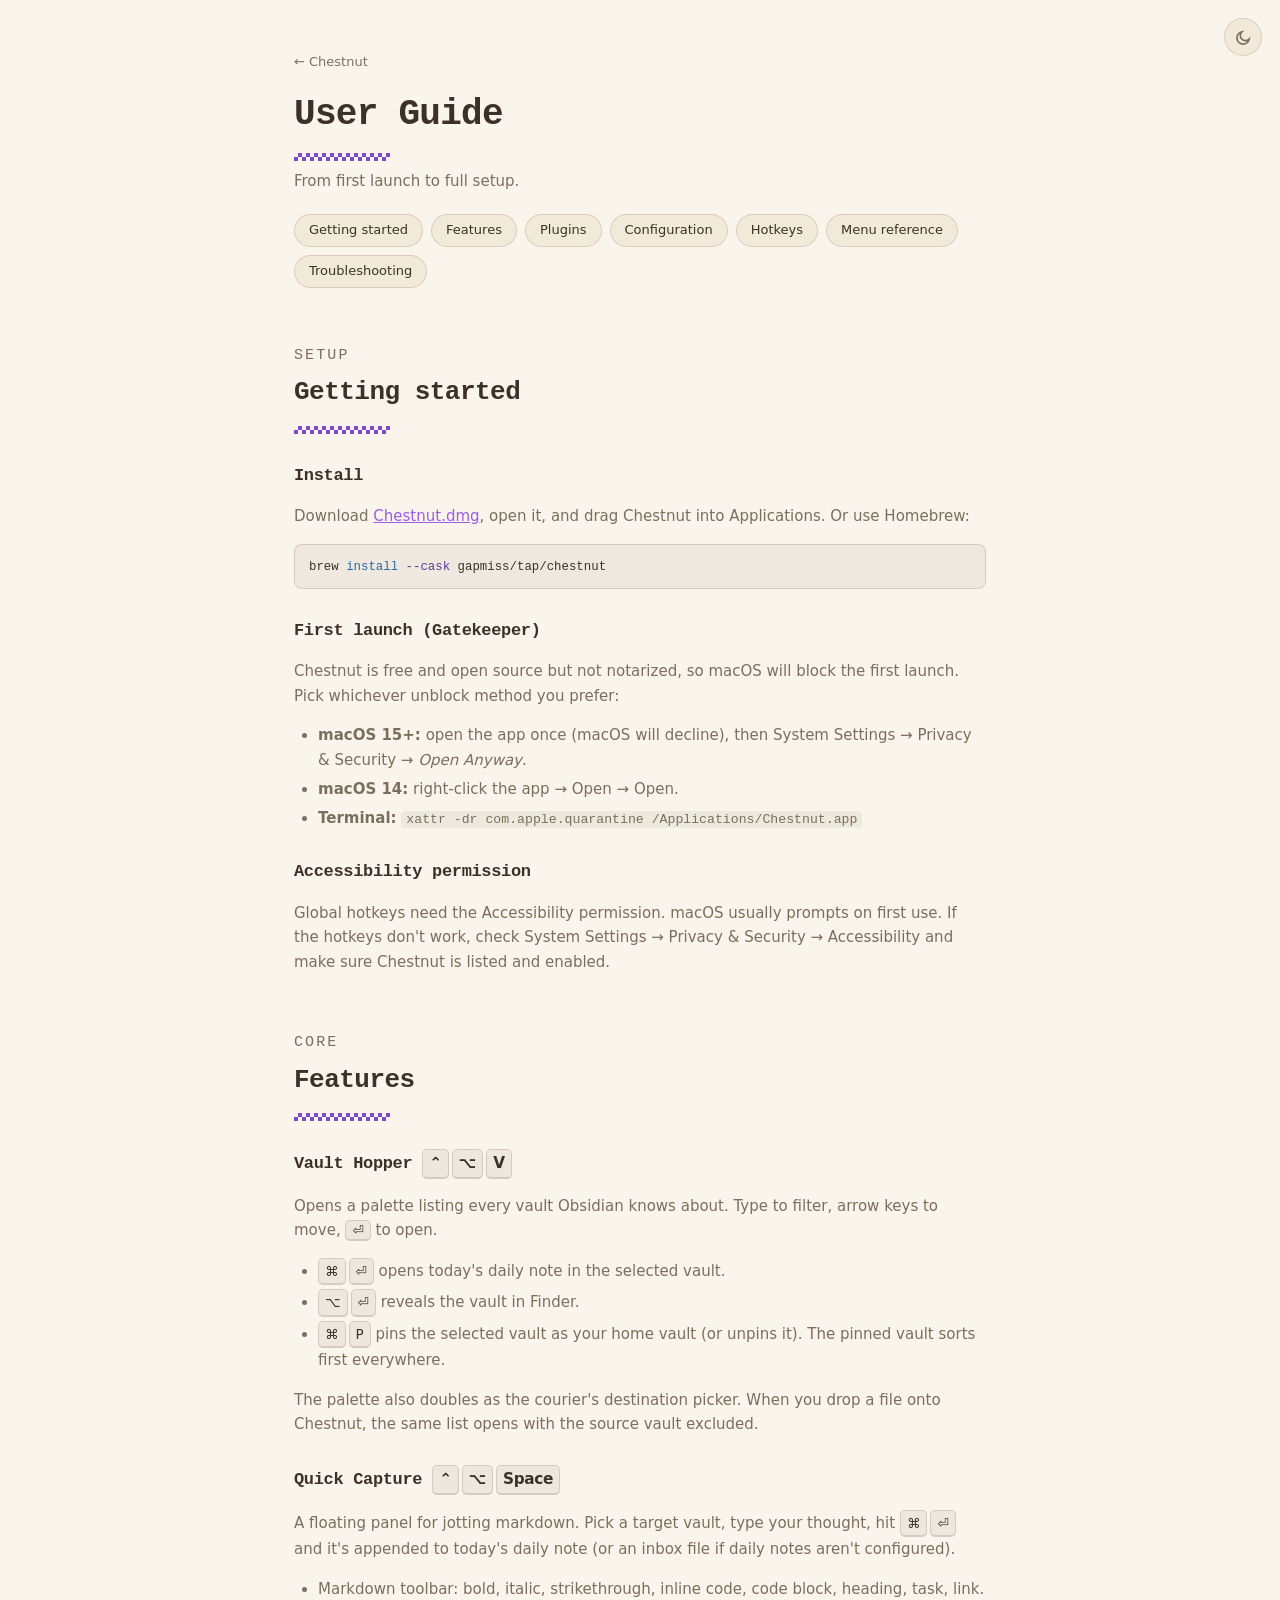
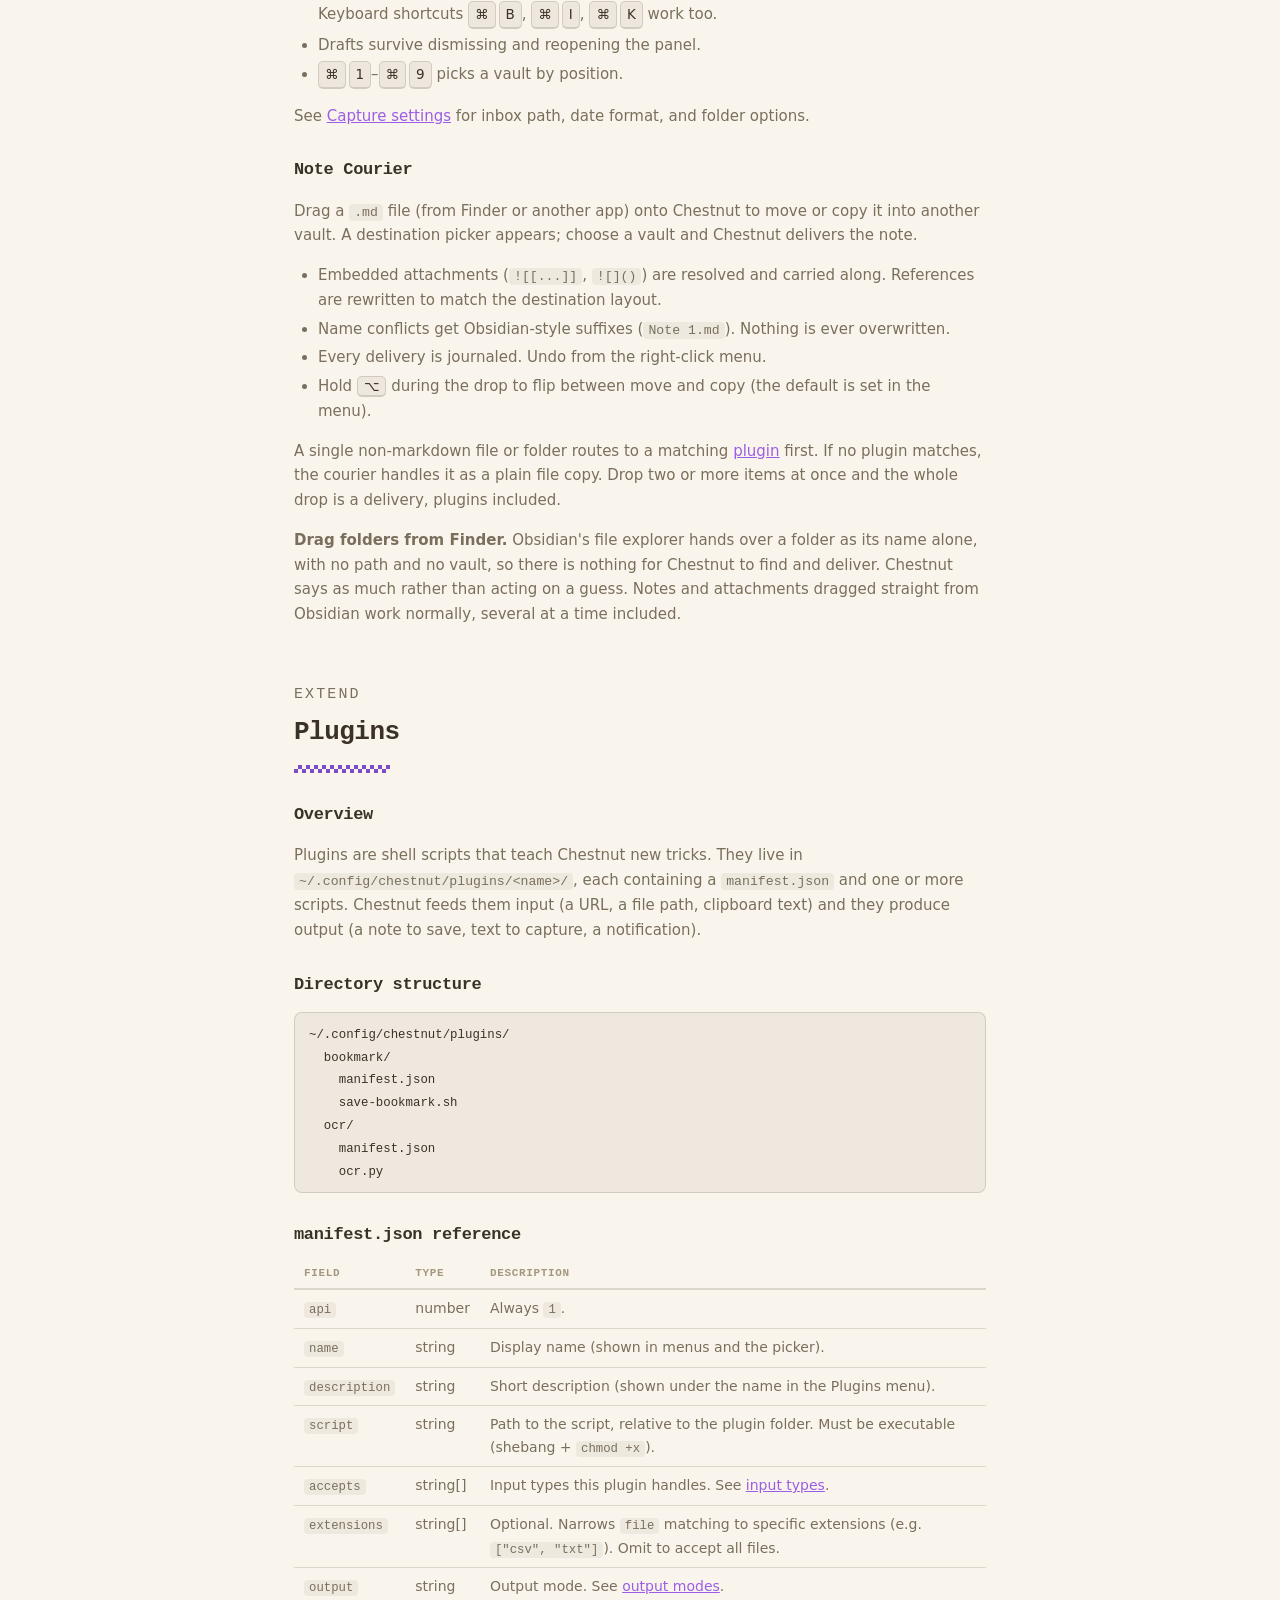
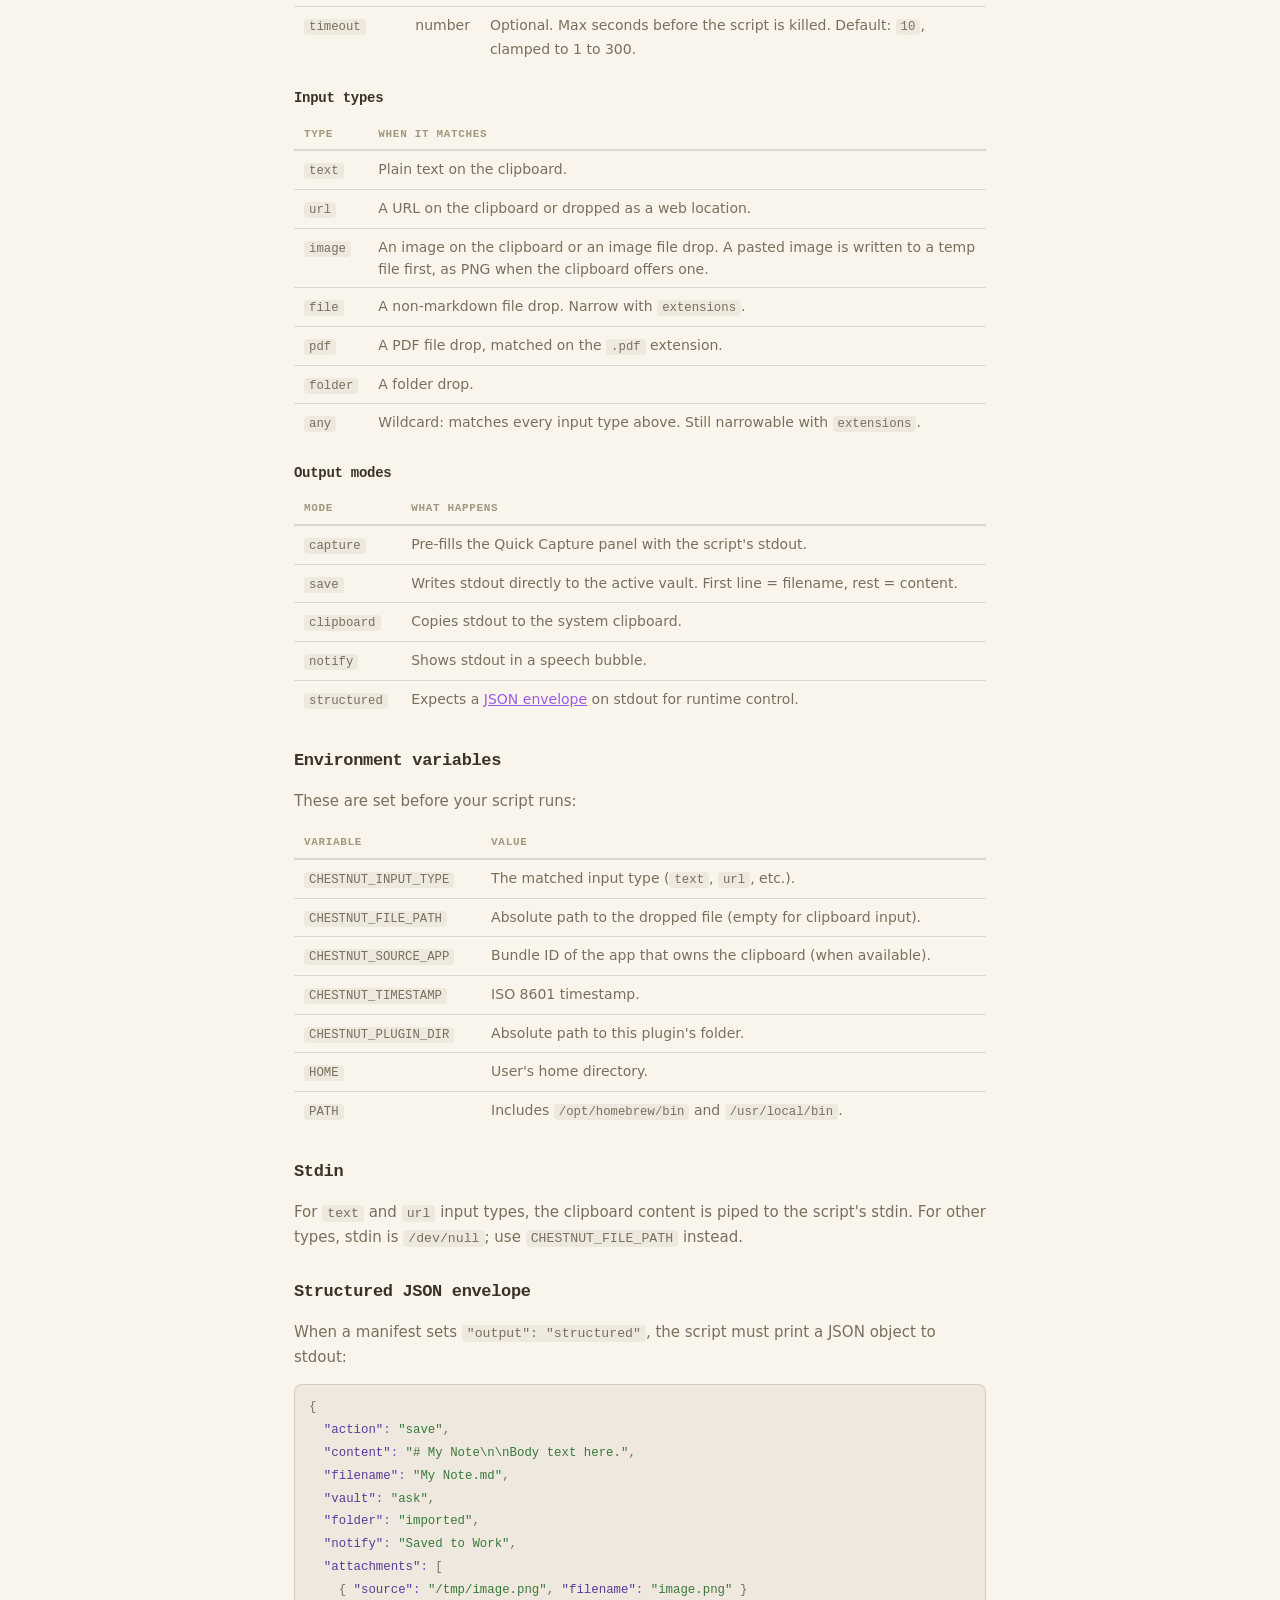
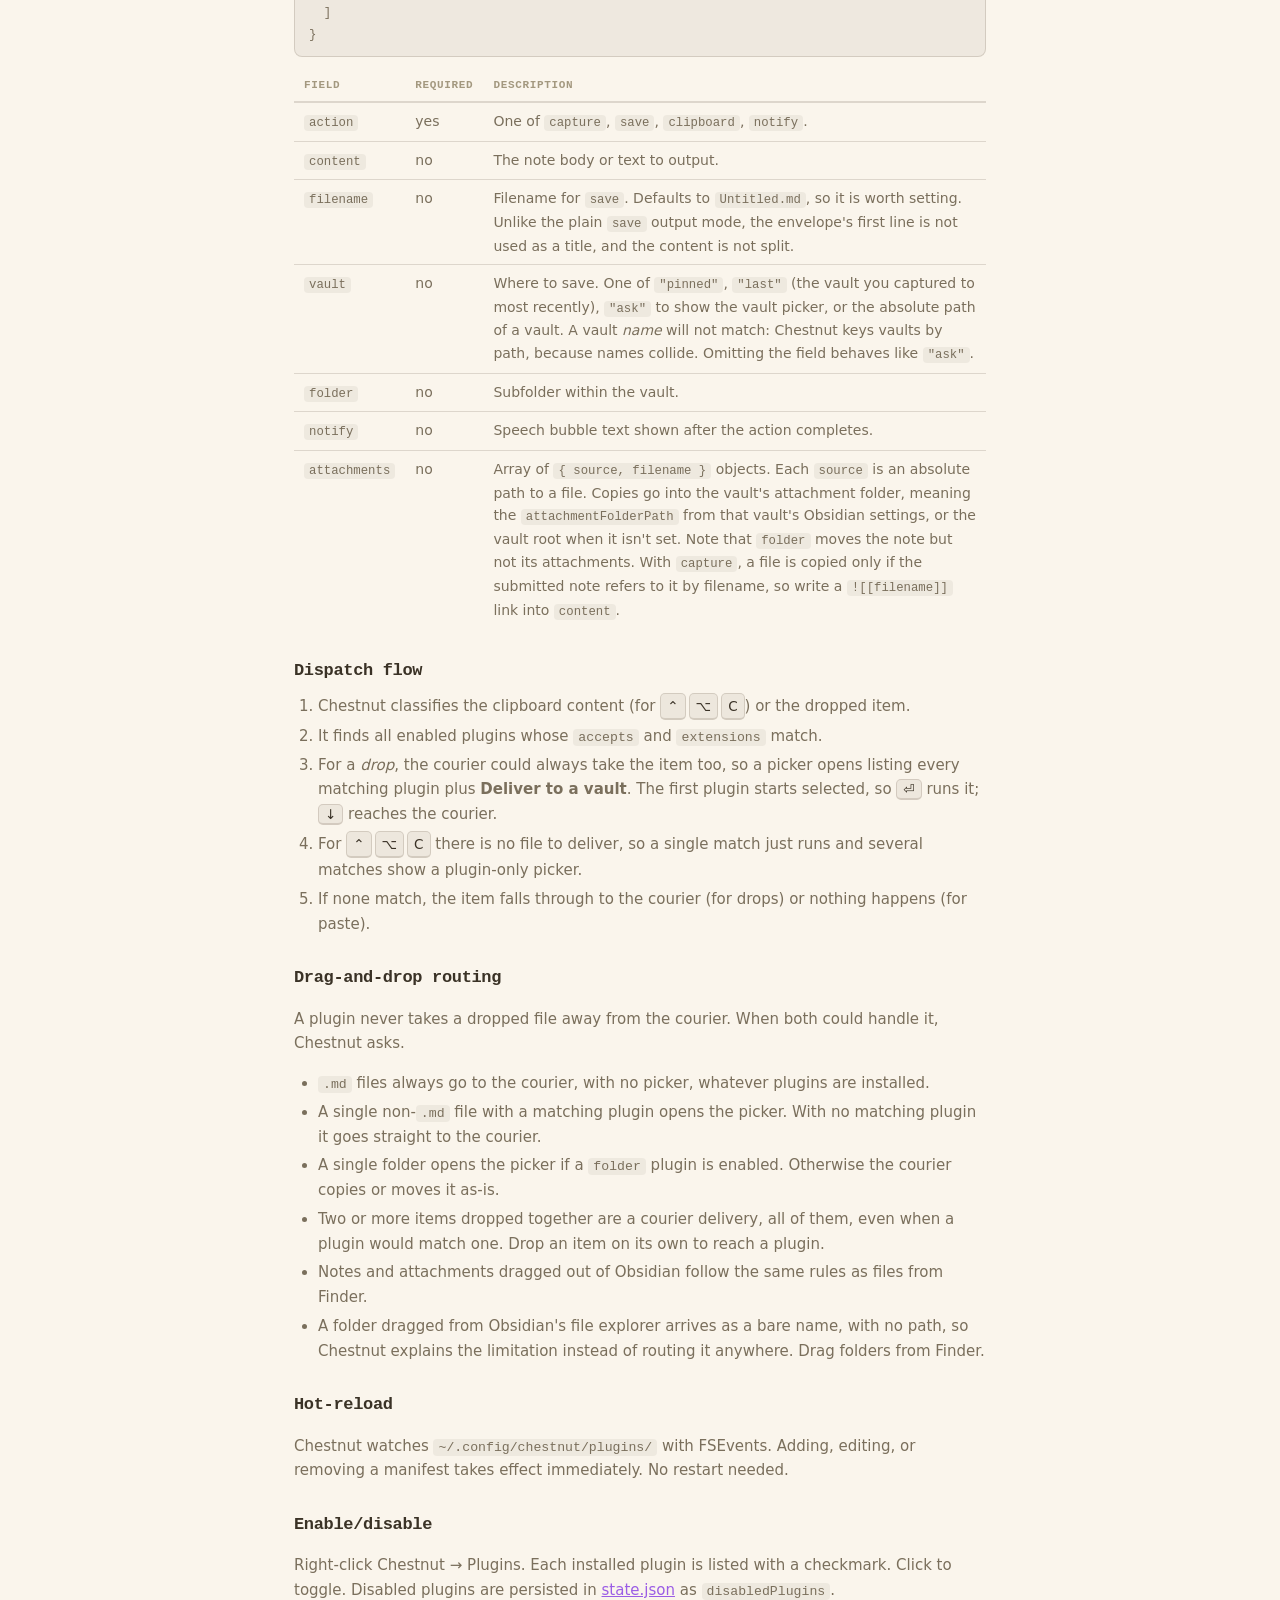
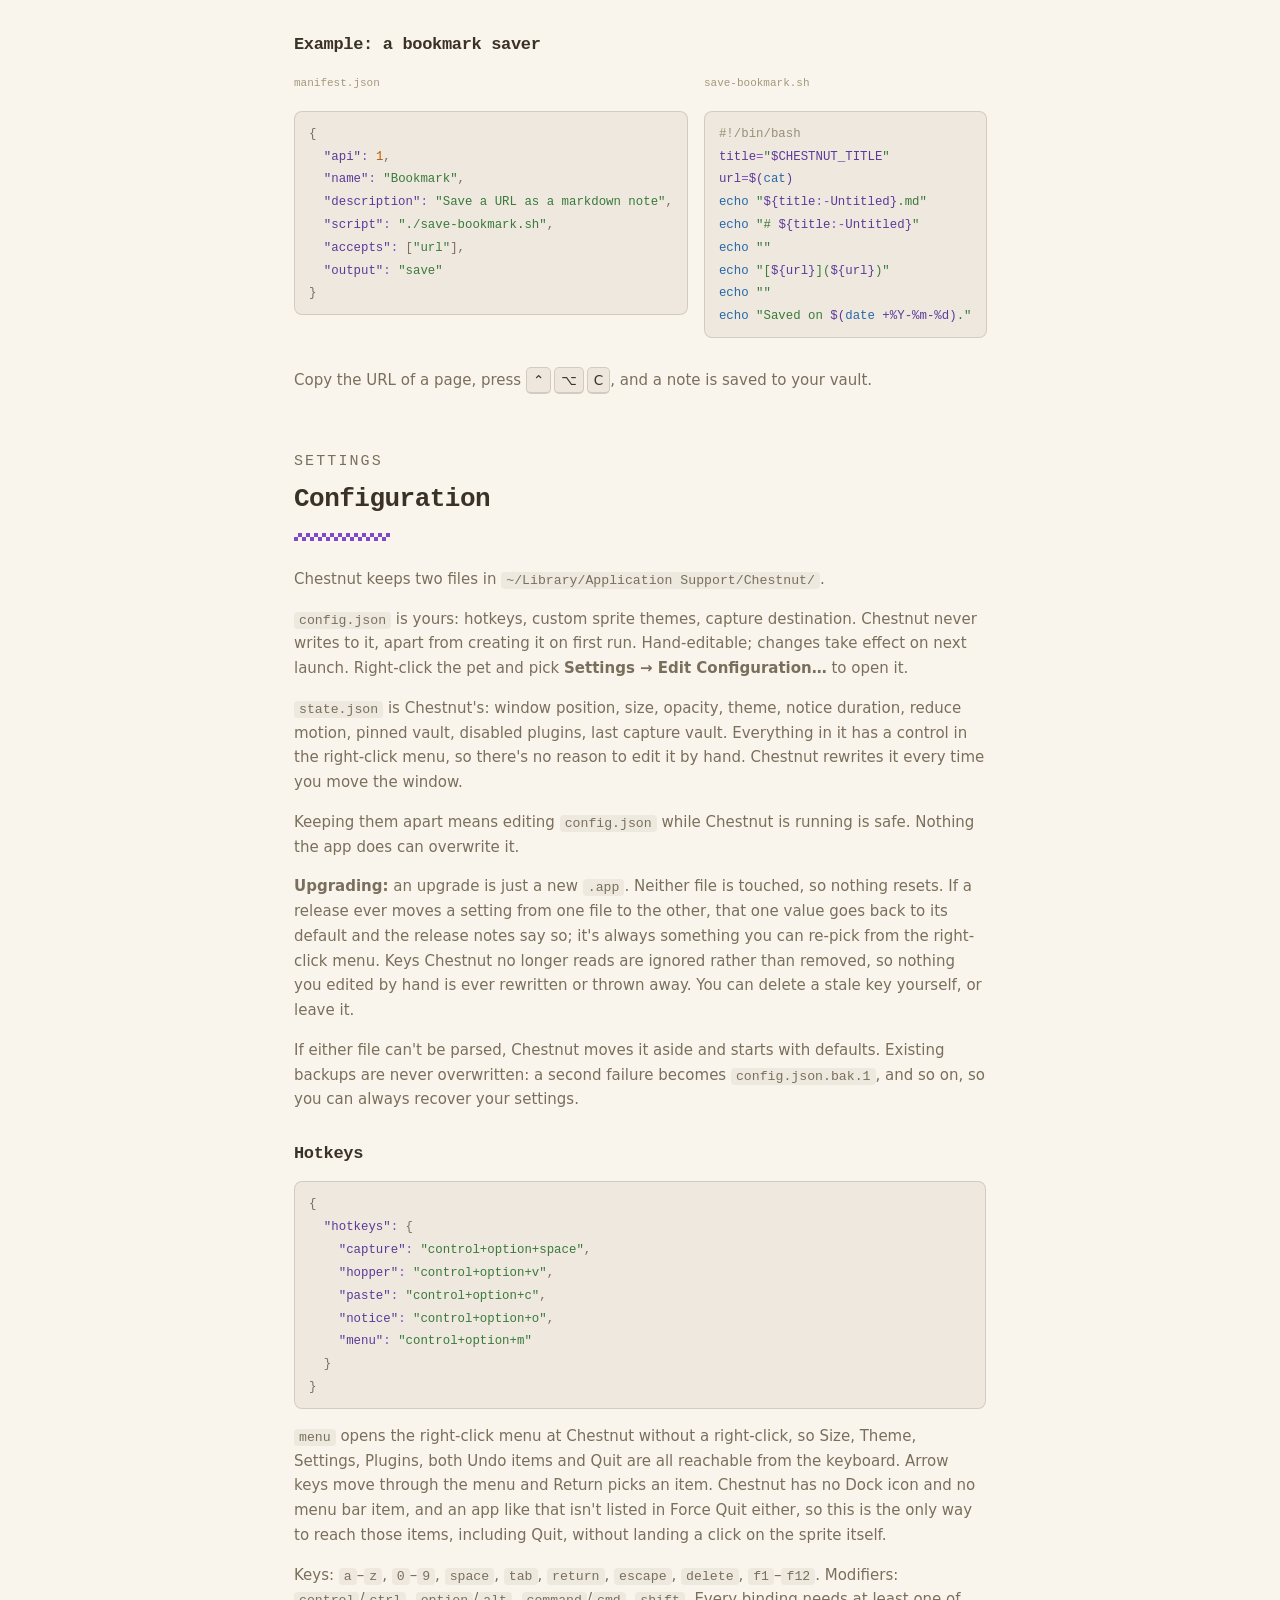
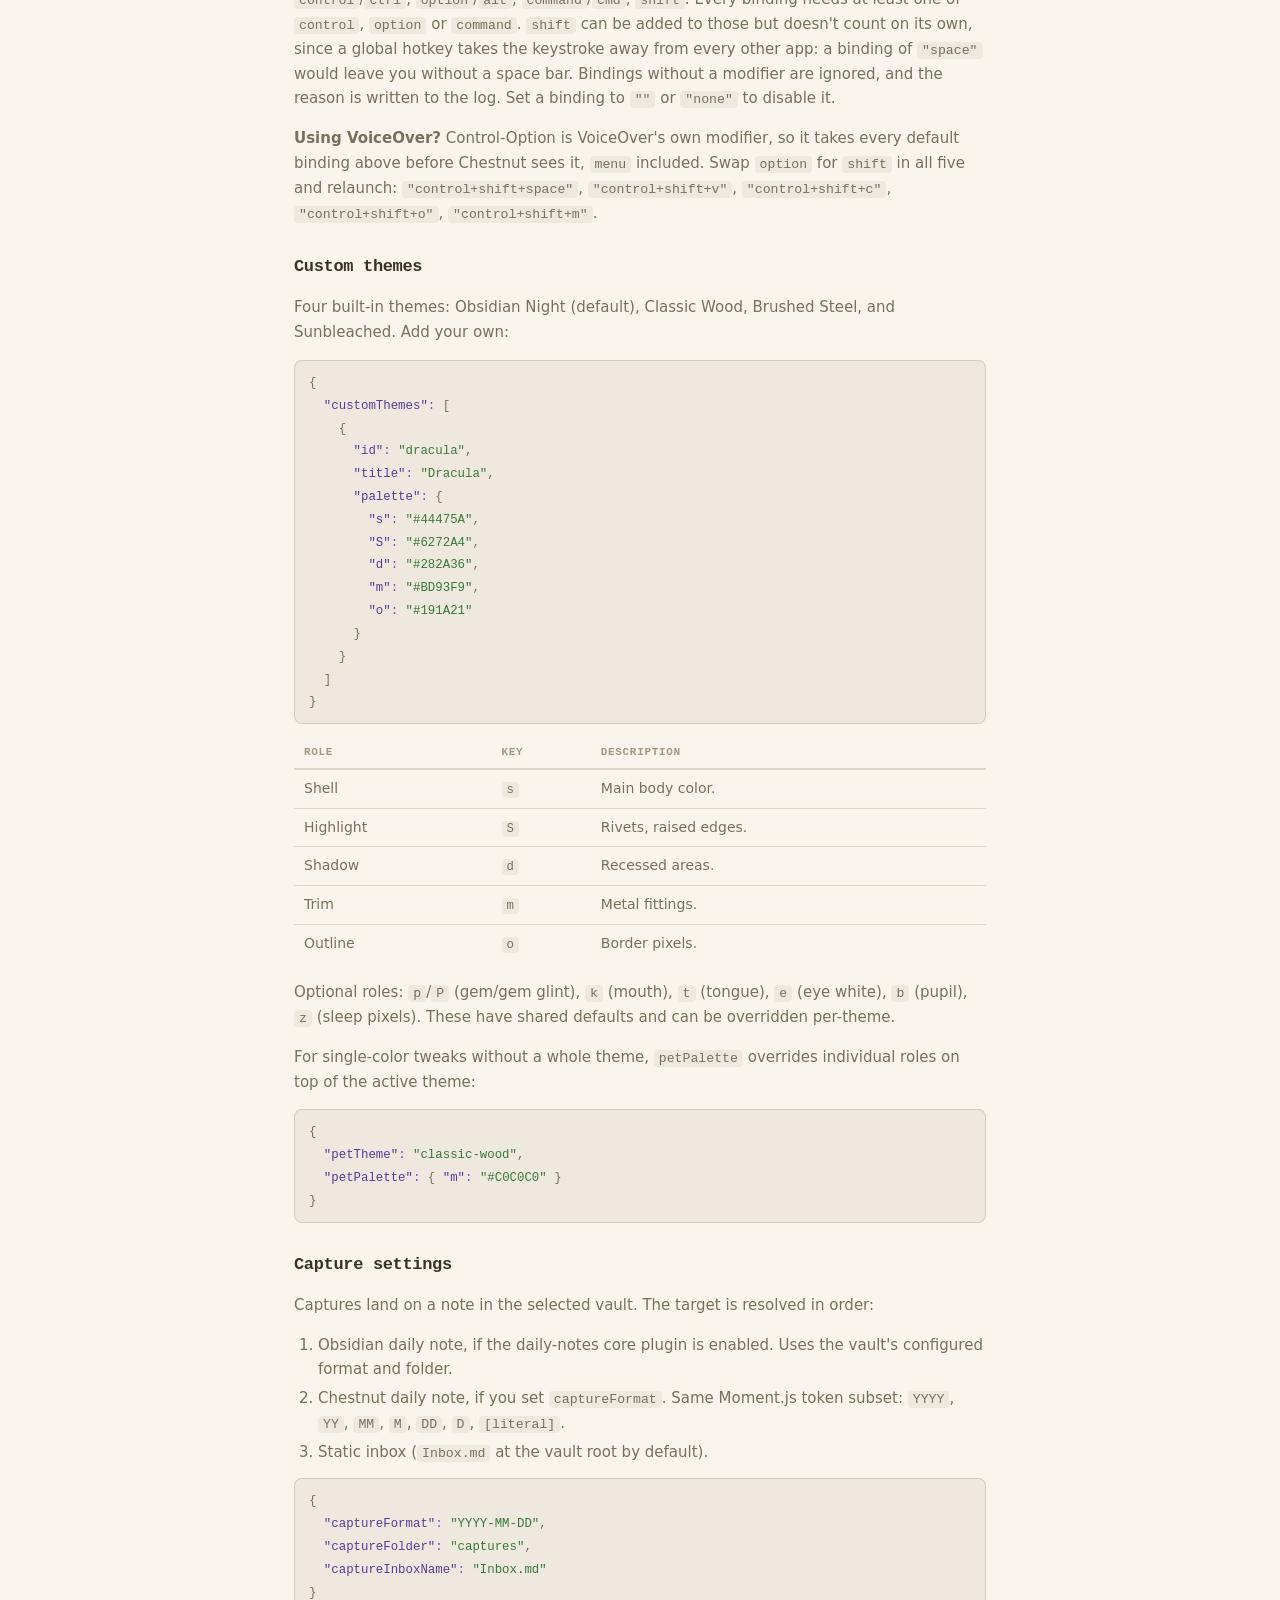
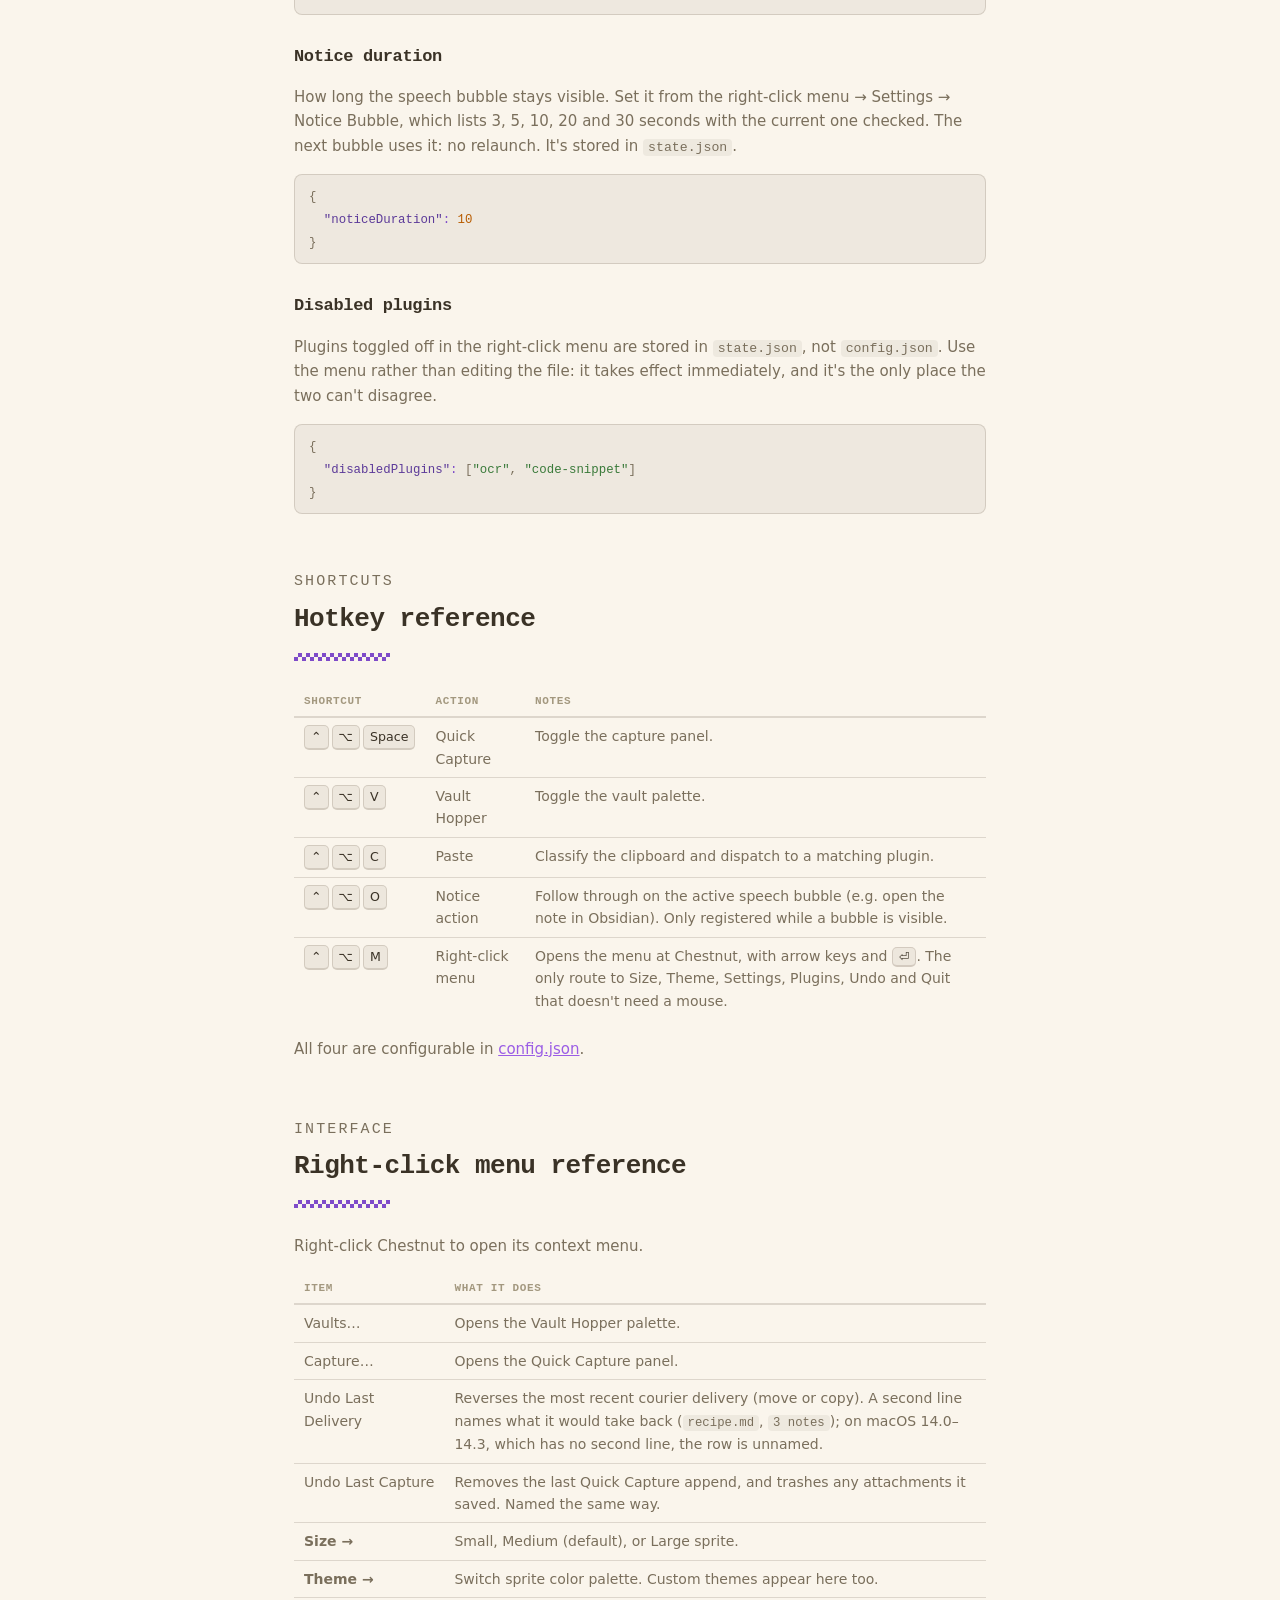
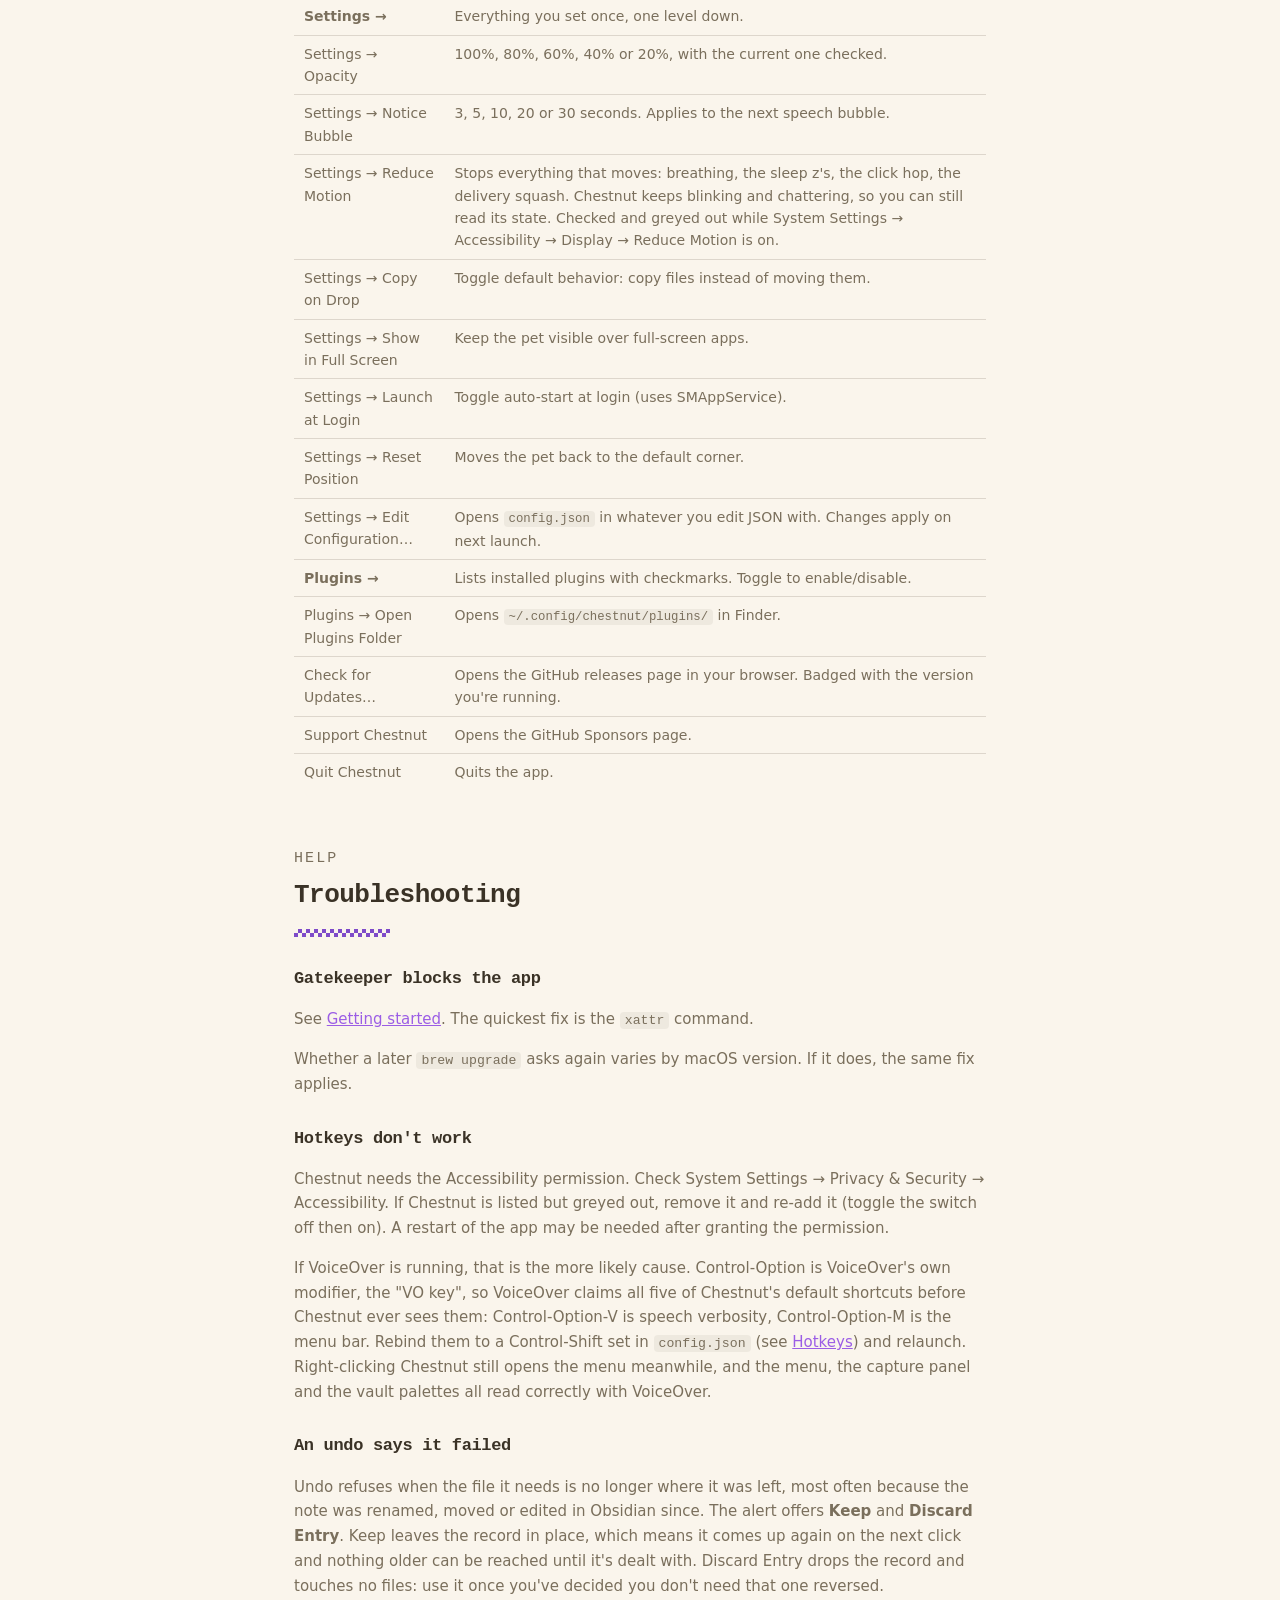
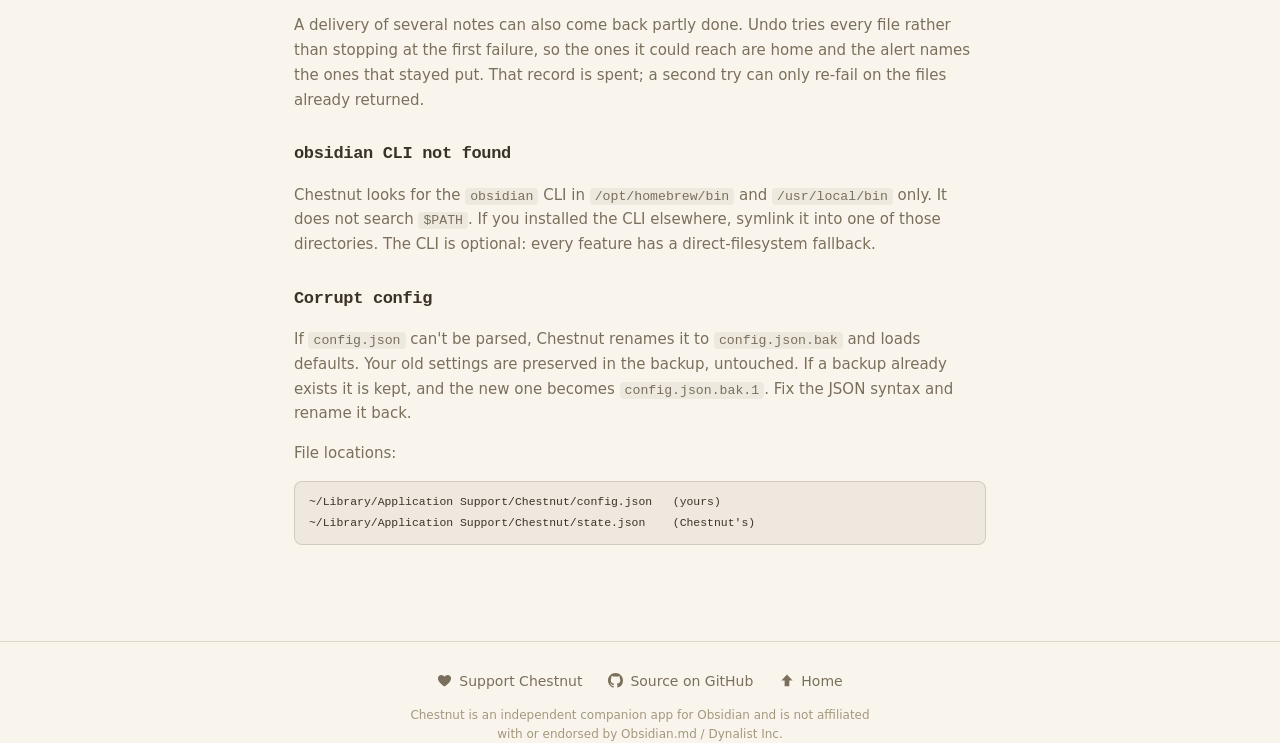
==== commit f8ace264: "Let the courier answer back when a plugin claims a drop A matching plugin took a dropped file outrig" ====
--- a/docs/guide.html
+++ b/docs/guide.html
@@ -291,19 +291,35 @@
           or the dropped item.</li>
       <li>It finds all enabled plugins whose <code>accepts</code> and
           <code>extensions</code> match.</li>
-      <li>If one matches, it runs. If several match, a picker lets you choose.</li>
+      <li>For a <em>drop</em>, the courier could always take the item too, so a
+          picker opens listing every matching plugin plus
+          <strong>Deliver to a vault</strong>. The first plugin starts selected,
+          so <kbd>&#x23CE;</kbd> runs it; <kbd>&#x2193;</kbd> reaches the
+          courier.</li>
+      <li>For <span class="keys"><kbd>&#x2303;</kbd><kbd>&#x2325;</kbd><kbd>C</kbd></span>
+          there is no file to deliver, so a single match just runs and several
+          matches show a plugin-only picker.</li>
       <li>If none match, the item falls through to the courier (for drops) or
           nothing happens (for paste).</li>
     </ol>
 
     <h3>Drag-and-drop routing</h3>
+    <p>
+      A plugin never takes a dropped file away from the courier. When both
+      could handle it, Chestnut asks.
+    </p>
     <ul>
-      <li><code>.md</code> files always go to the courier.</li>
-      <li>A single non-<code>.md</code> file goes to a matching plugin, or falls through to the courier.</li>
-      <li>A single folder goes to a <code>folder</code> plugin if one exists, otherwise the courier copies/moves it as-is.</li>
+      <li><code>.md</code> files always go to the courier, with no picker, whatever
+          plugins are installed.</li>
+      <li>A single non-<code>.md</code> file with a matching plugin opens the
+          picker. With no matching plugin it goes straight to the courier.</li>
+      <li>A single folder opens the picker if a <code>folder</code> plugin is
+          enabled. Otherwise the courier copies or moves it as-is.</li>
       <li>Two or more items dropped together are a courier delivery, all of
           them, even when a plugin would match one. Drop an item on its own to
-          route it to a plugin.</li>
+          reach a plugin.</li>
+      <li>Notes and attachments dragged out of Obsidian follow the same rules
+          as files from Finder.</li>
       <li>A folder dragged from Obsidian's file explorer arrives as a bare
           name, with no path, so Chestnut explains the limitation instead of
           routing it anywhere. Drag folders from Finder.</li>
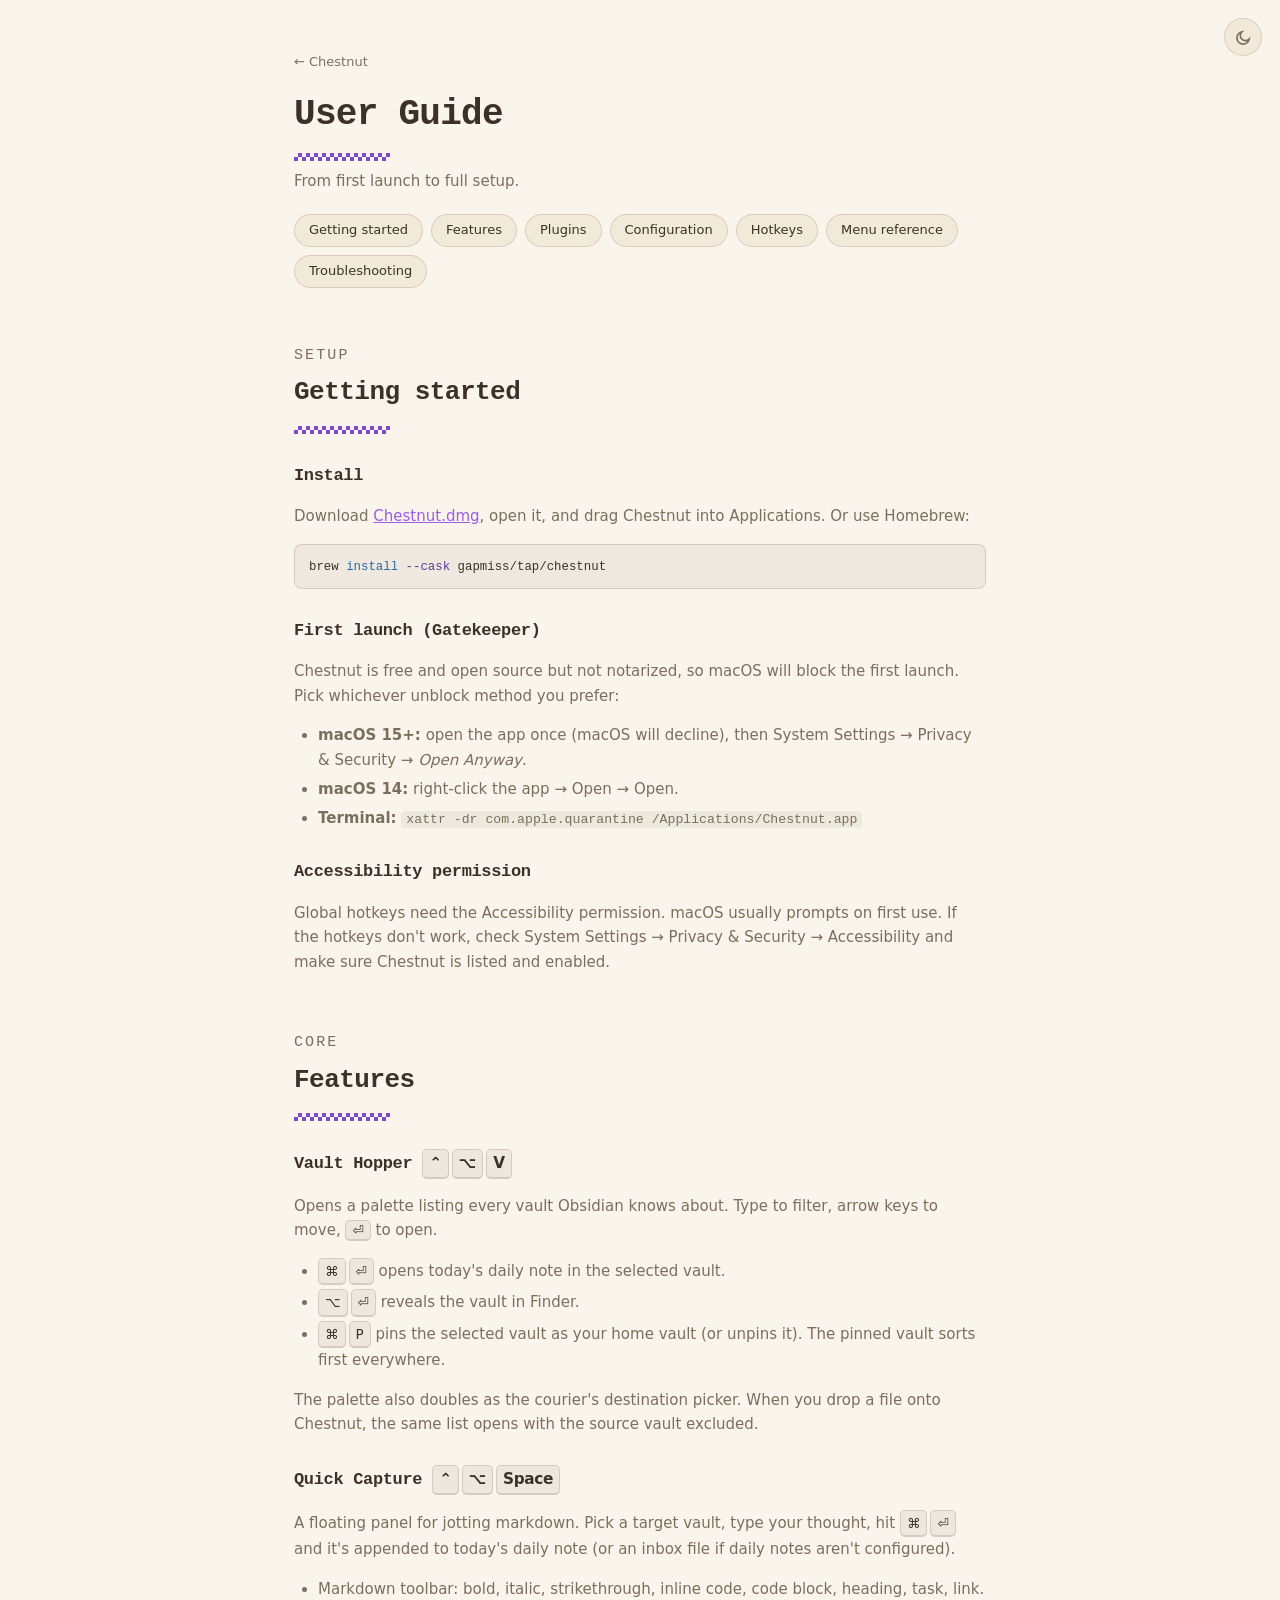
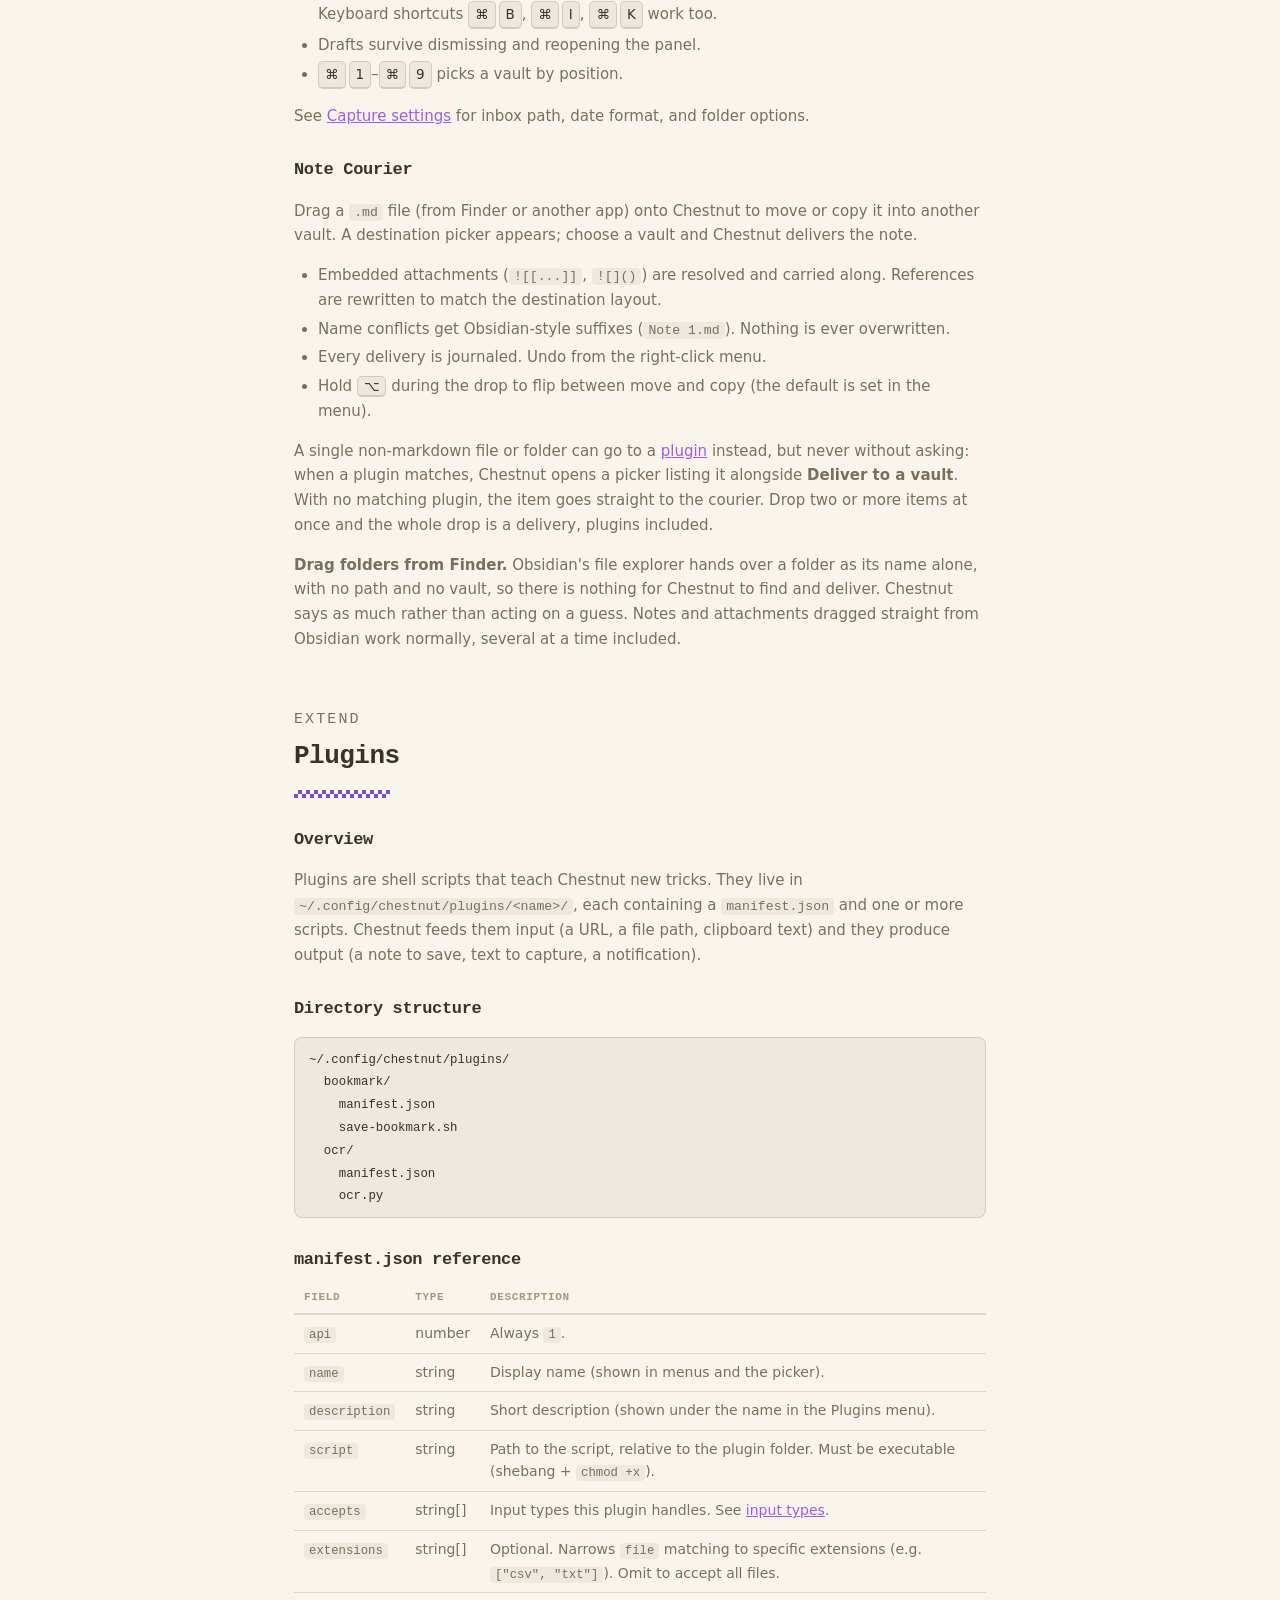
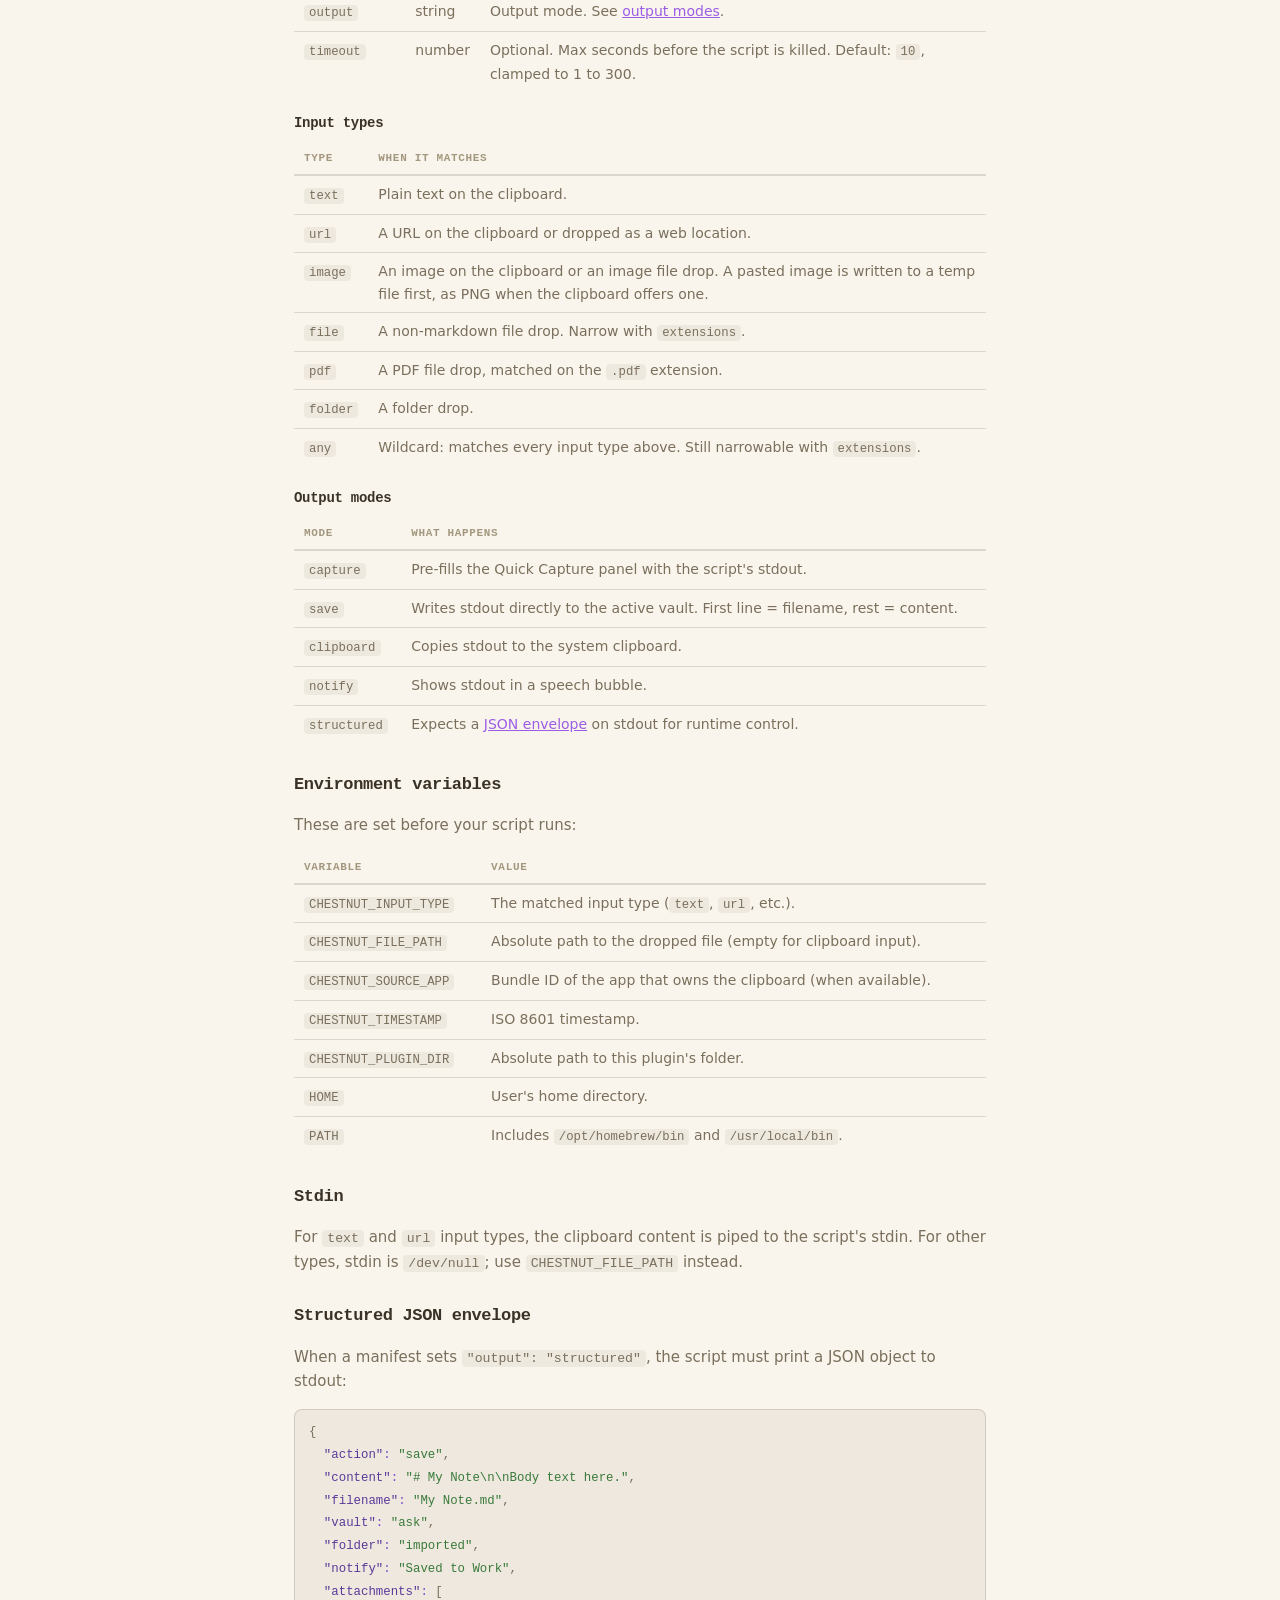
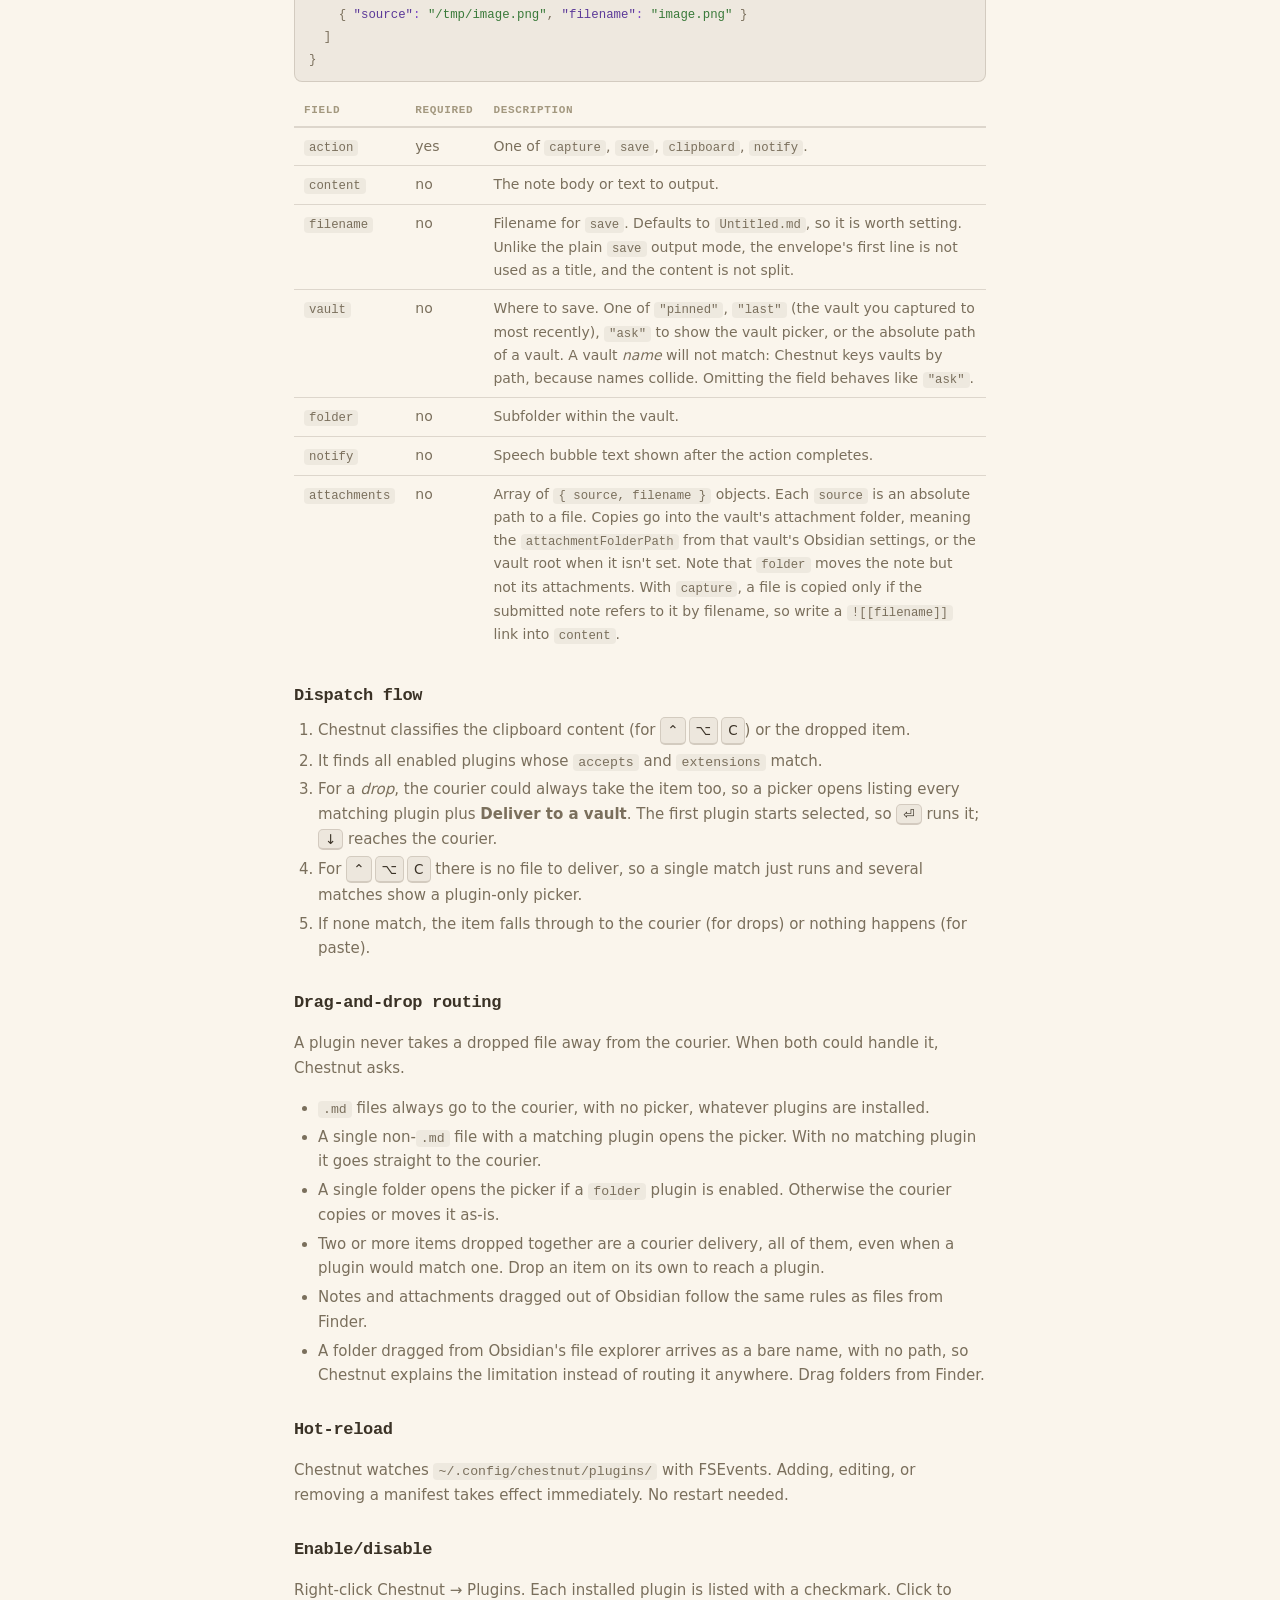
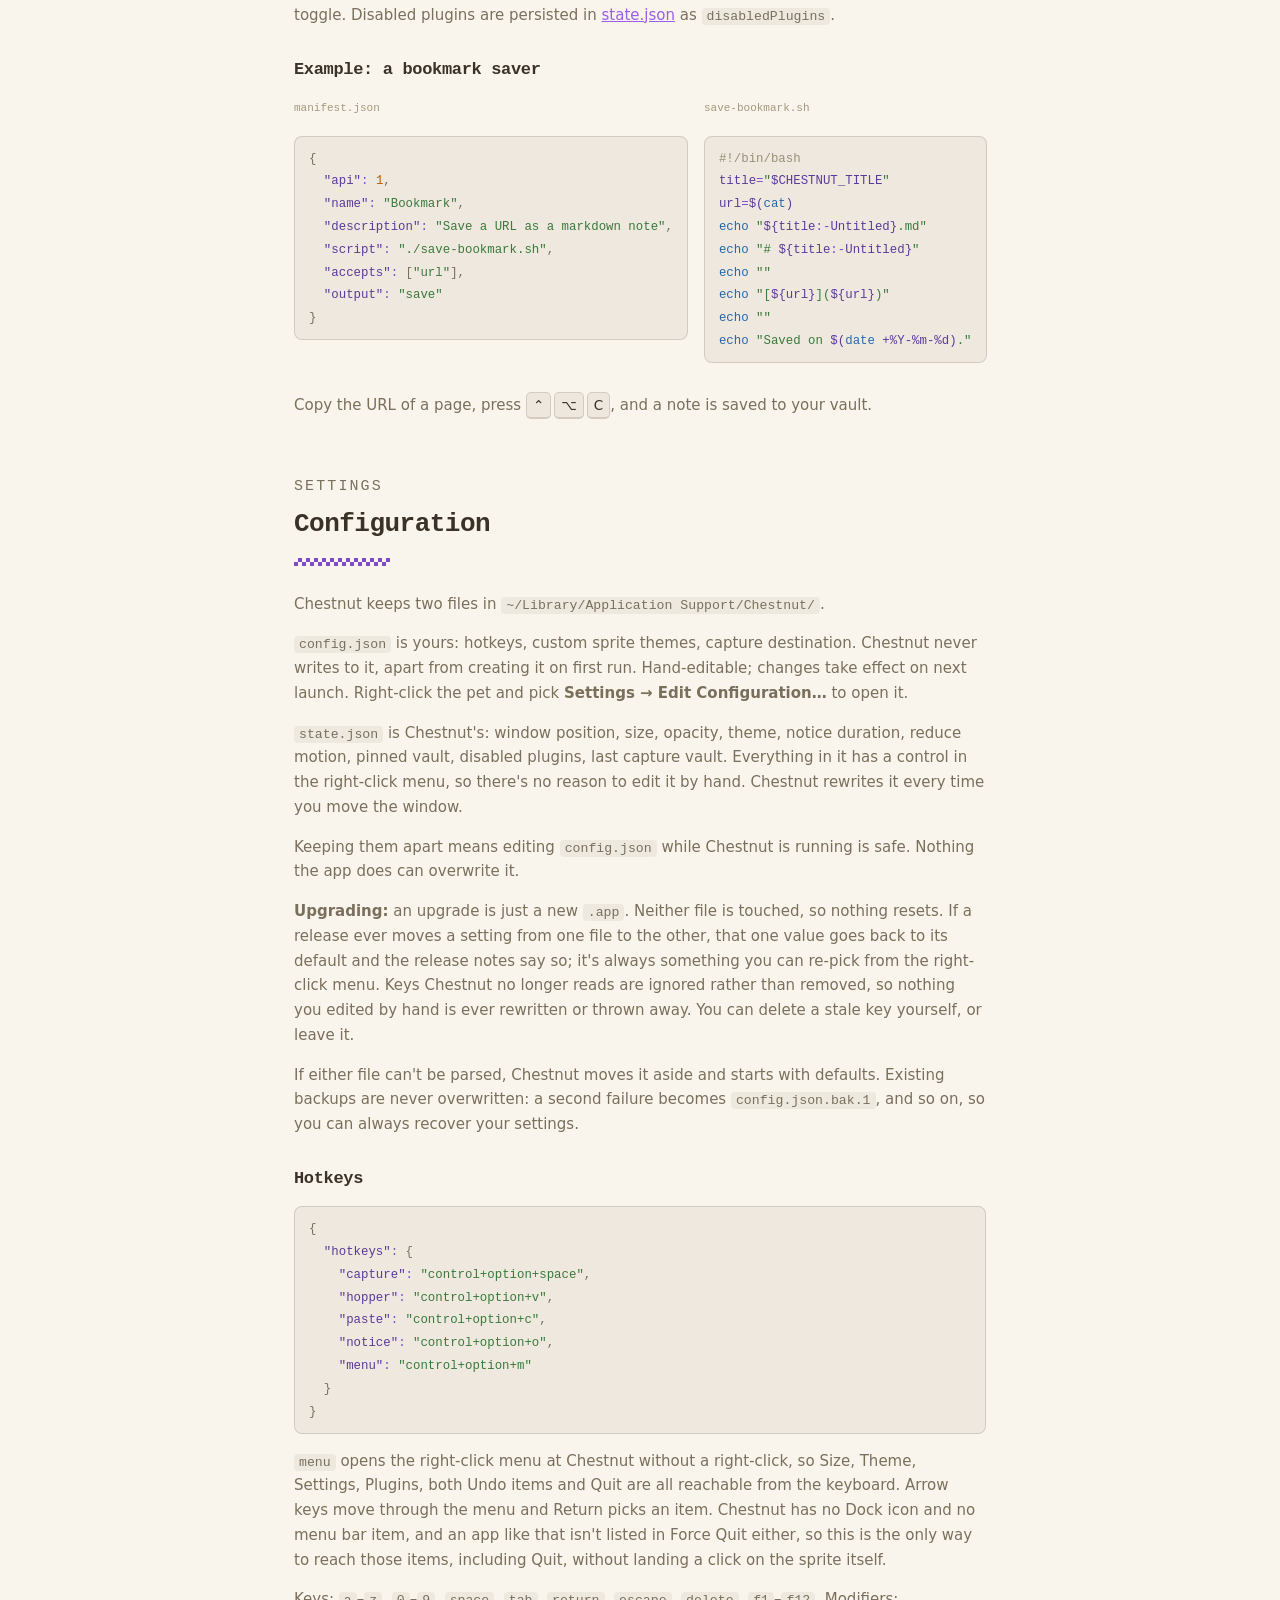
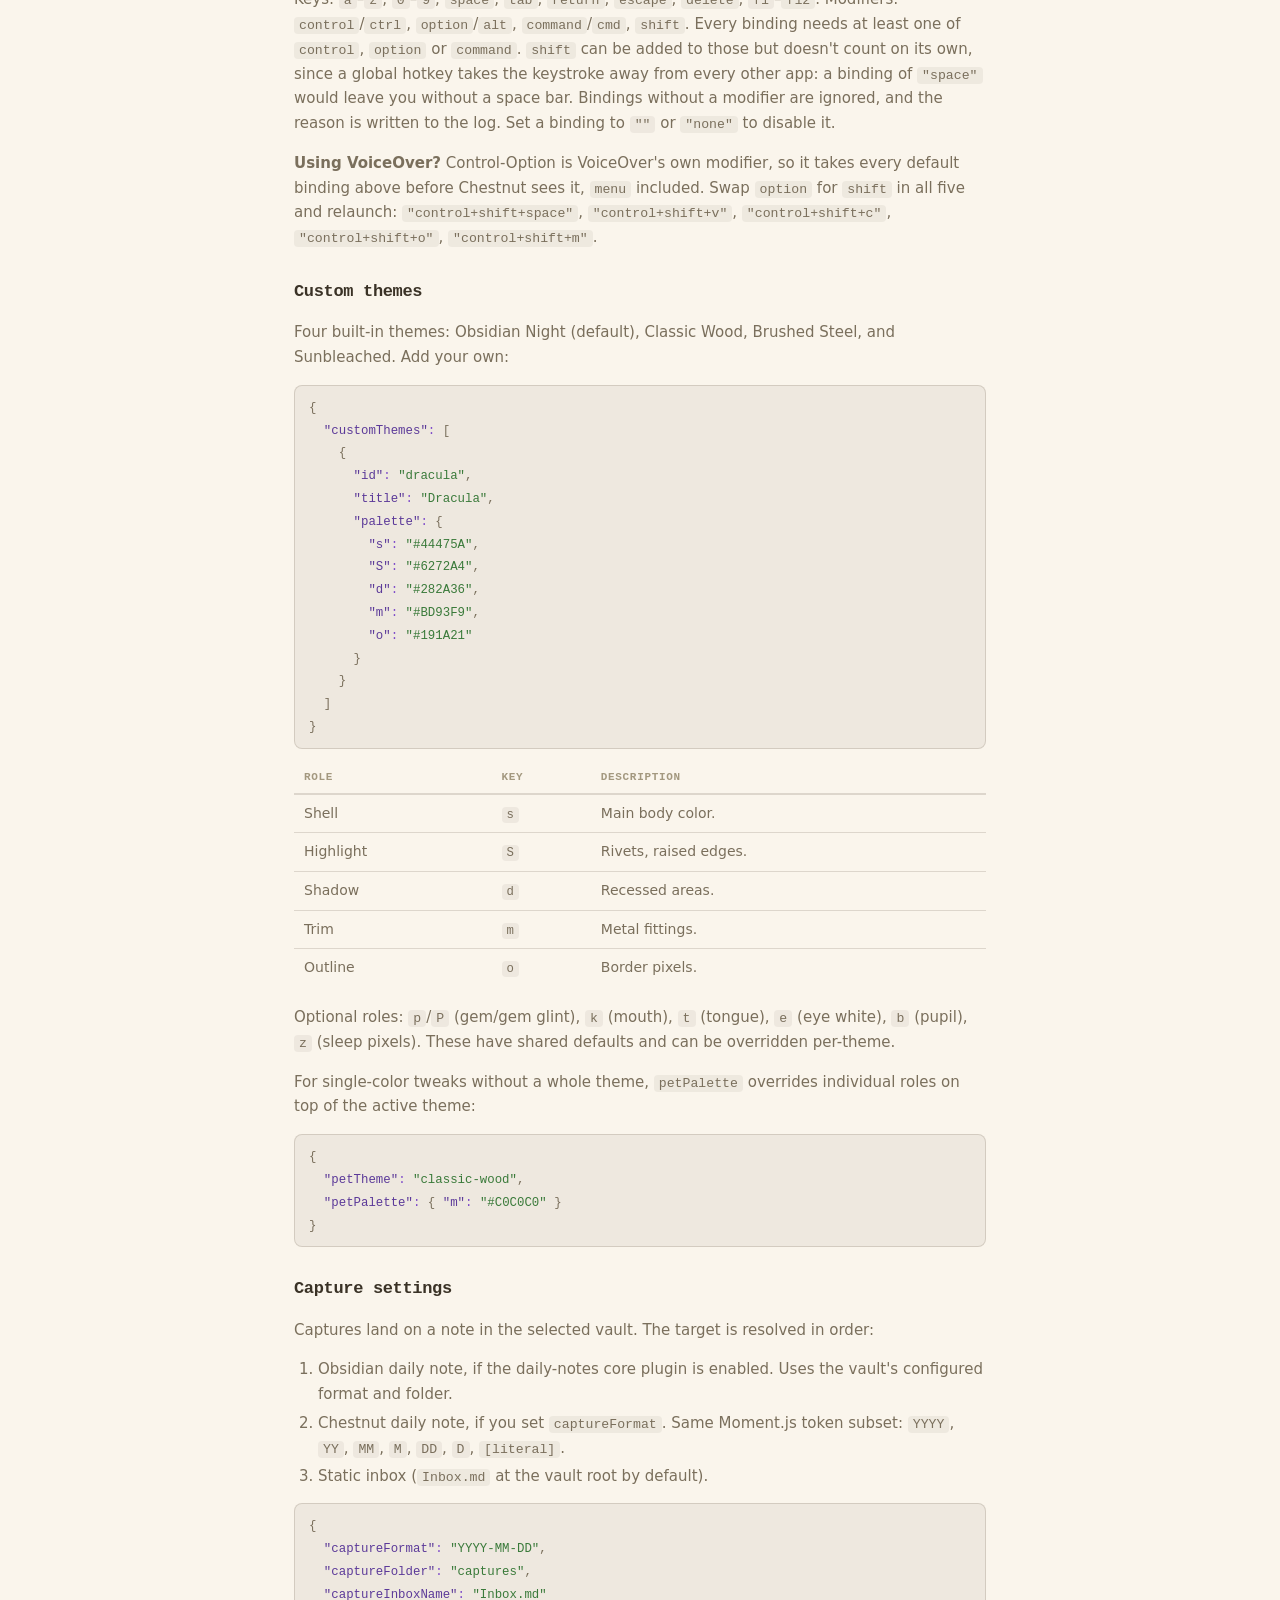
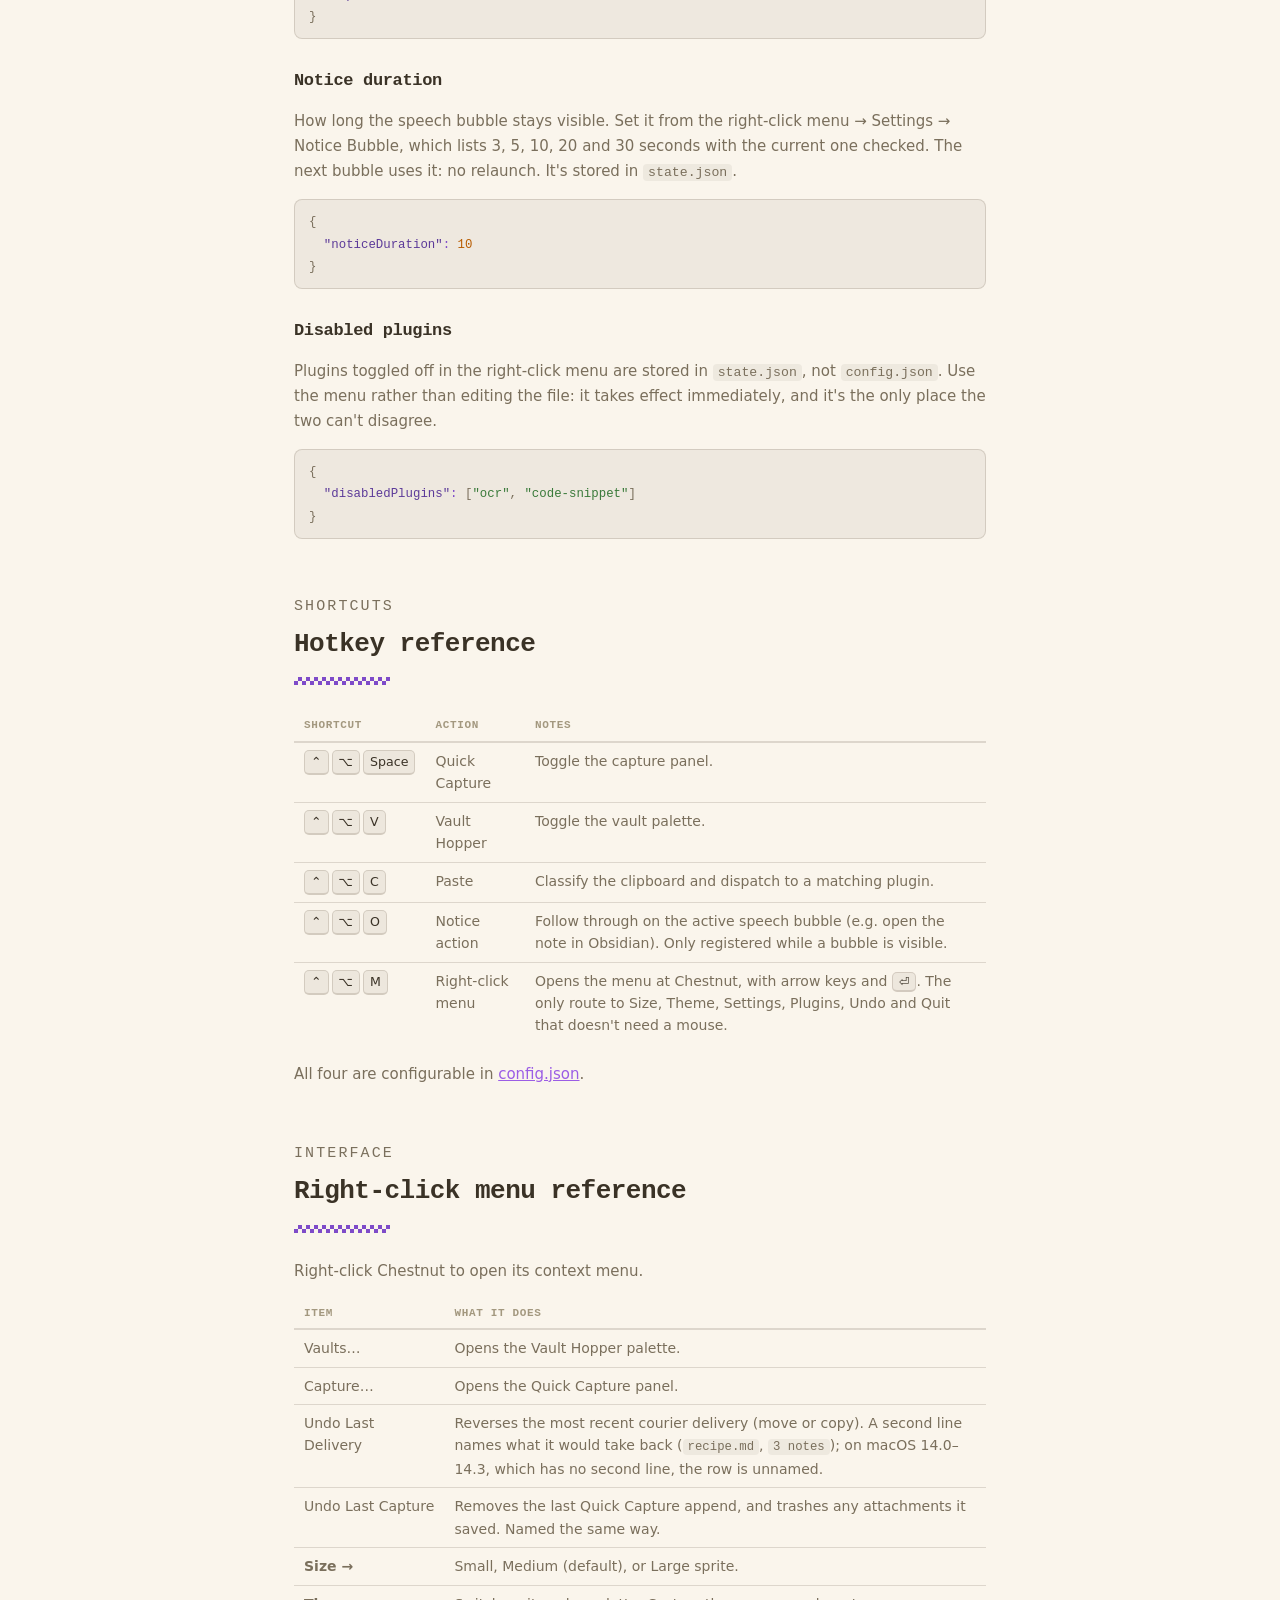
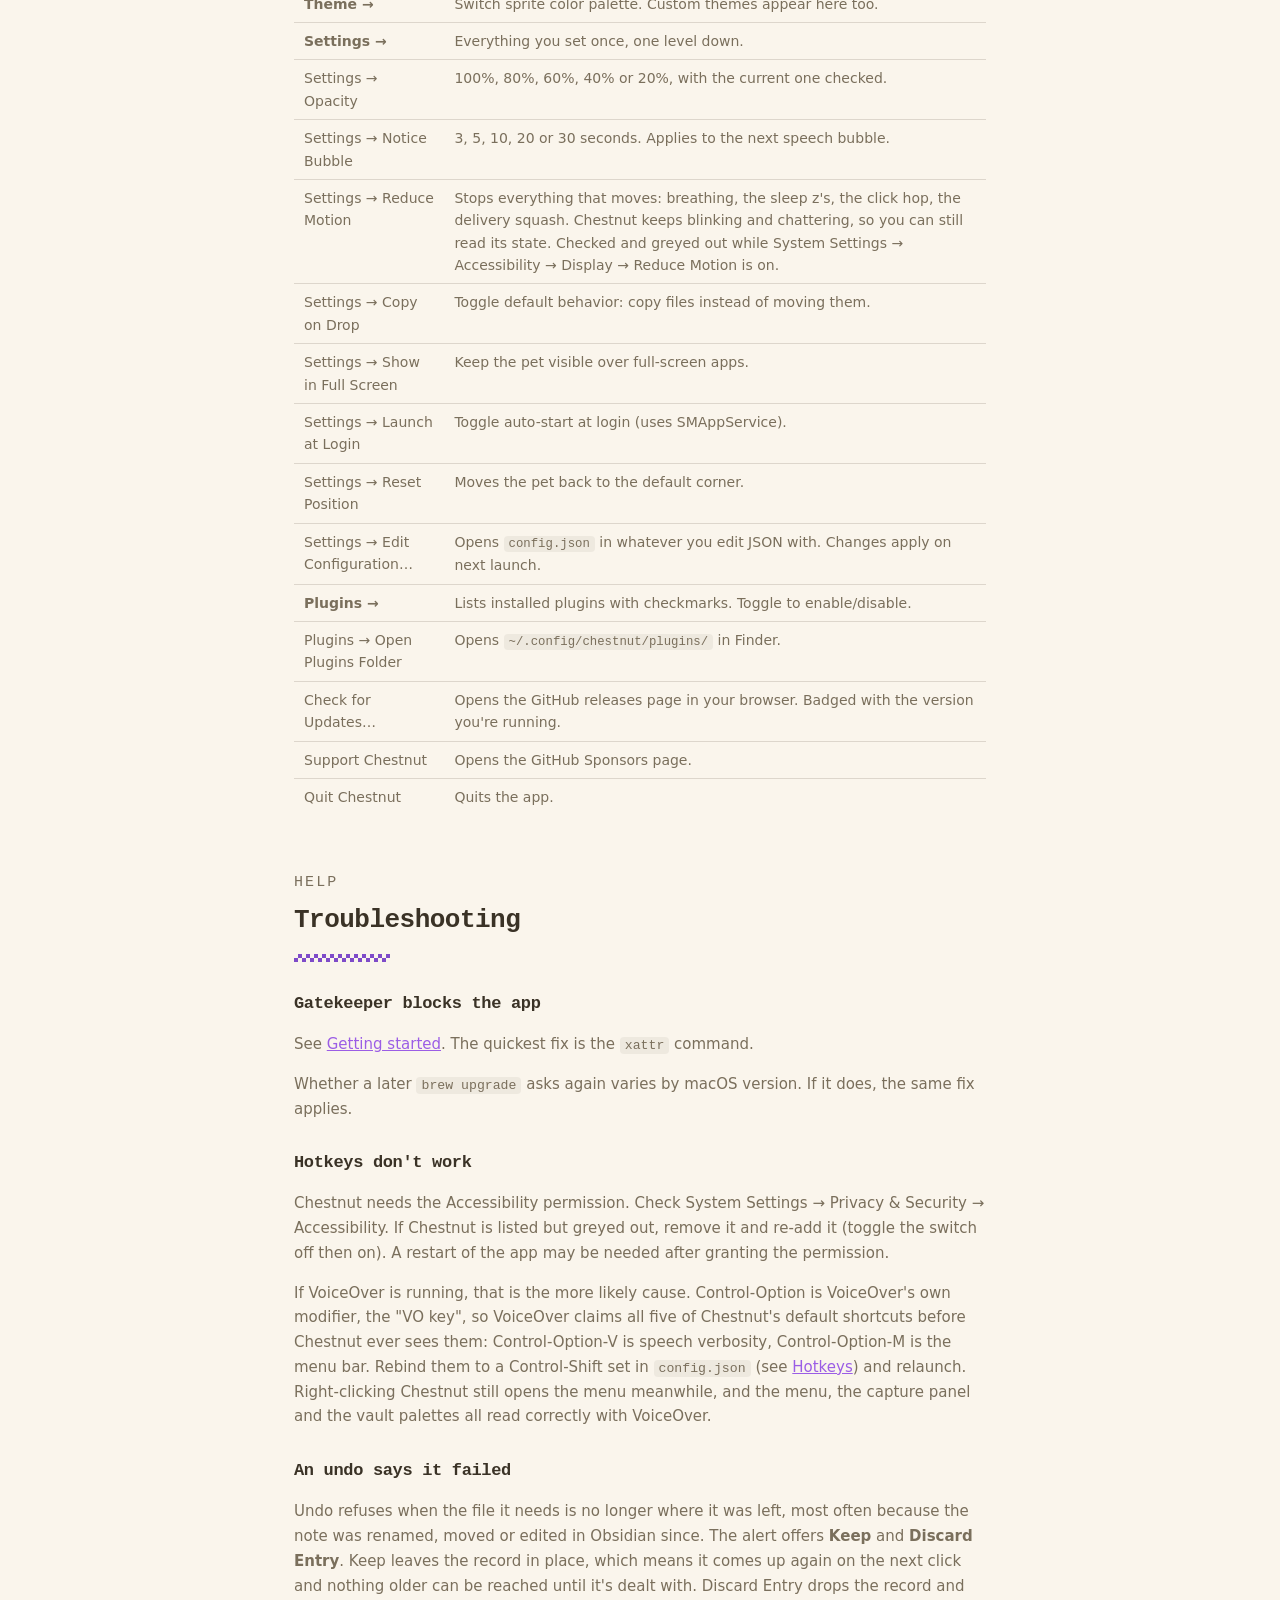
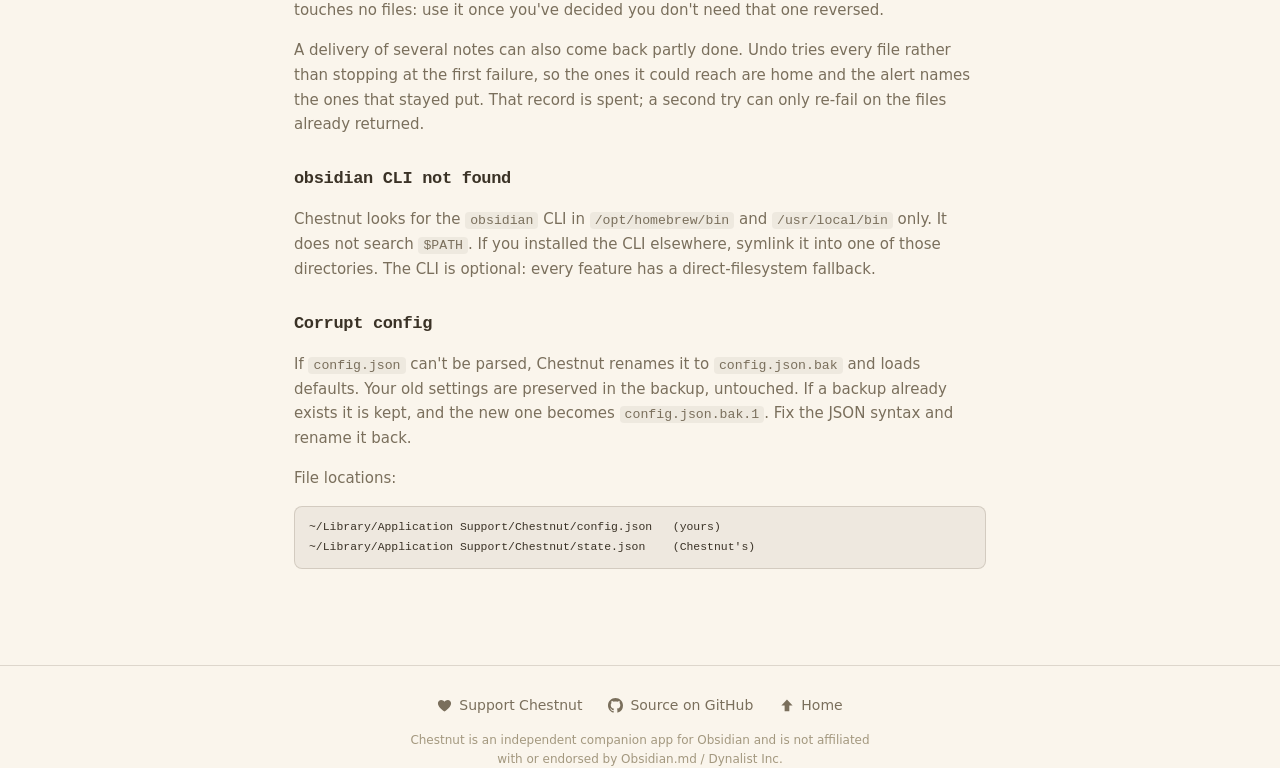
==== commit 2e367163: "Correct the site copy that still promised plugins outrank the courier f8ace26 rewrote the guide's Di" ====
--- a/docs/guide.html
+++ b/docs/guide.html
@@ -145,9 +145,11 @@
           move and copy (the default is set in the menu).</li>
     </ul>
     <p>
-      A single non-markdown file or folder routes to a matching
-      <a href="#plugins">plugin</a> first. If no plugin matches, the courier
-      handles it as a plain file copy. Drop two or more items at once and the
+      A single non-markdown file or folder can go to a
+      <a href="#plugins">plugin</a> instead, but never without asking: when a
+      plugin matches, Chestnut opens a picker listing it alongside
+      <strong>Deliver to a vault</strong>. With no matching plugin, the item
+      goes straight to the courier. Drop two or more items at once and the
       whole drop is a delivery, plugins included.
     </p>
     <p>
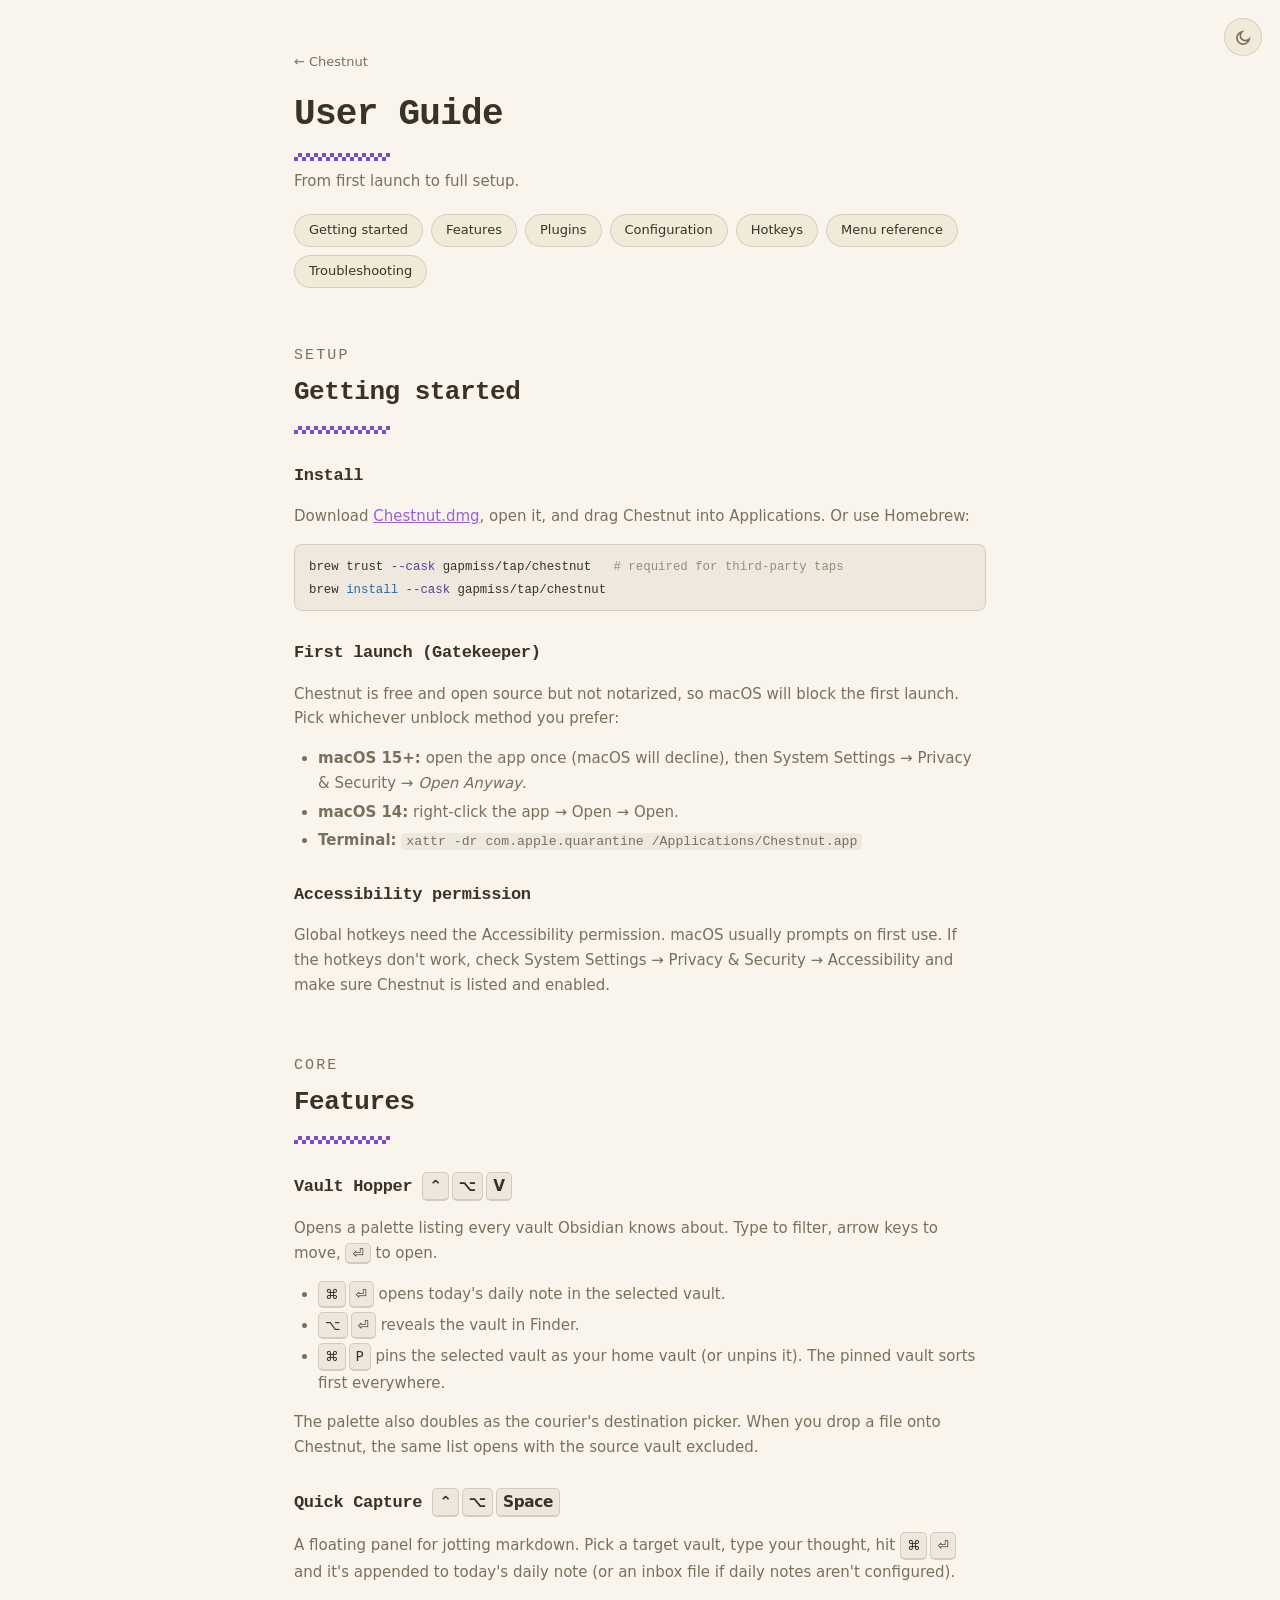
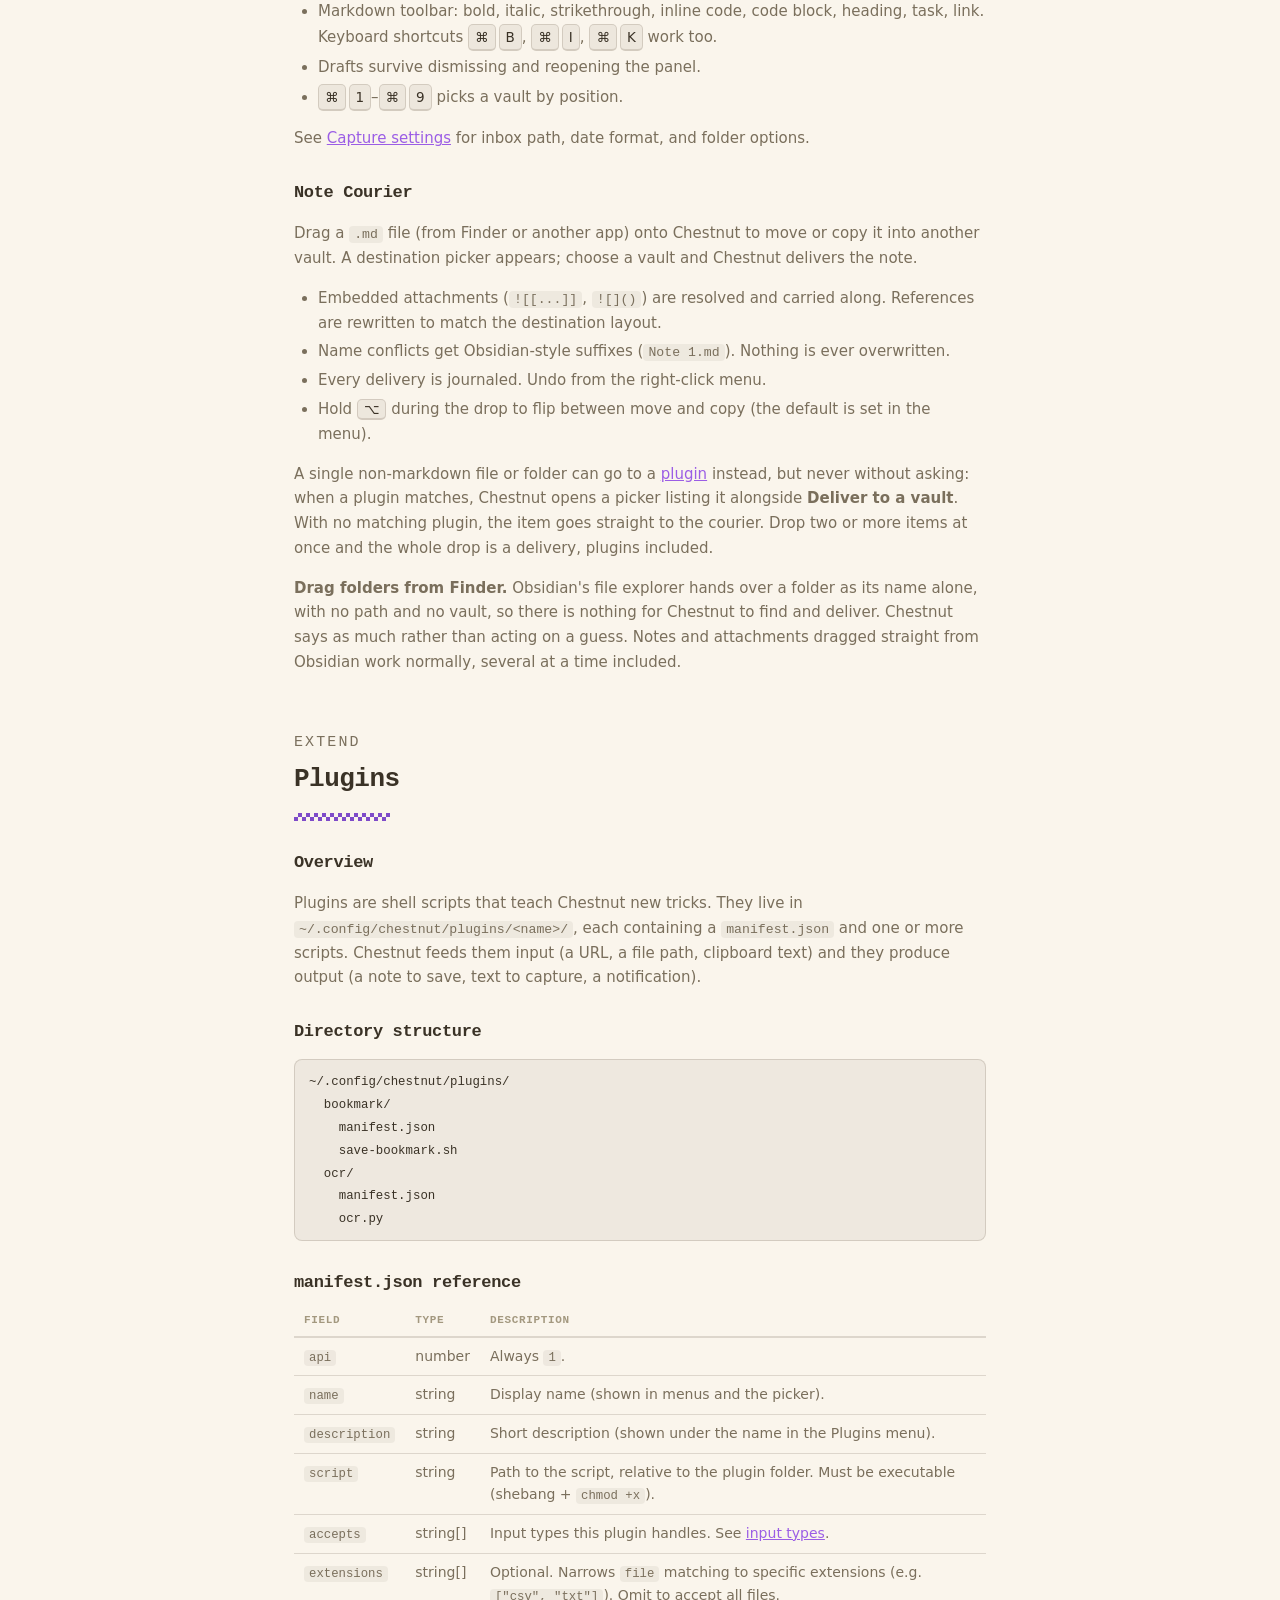
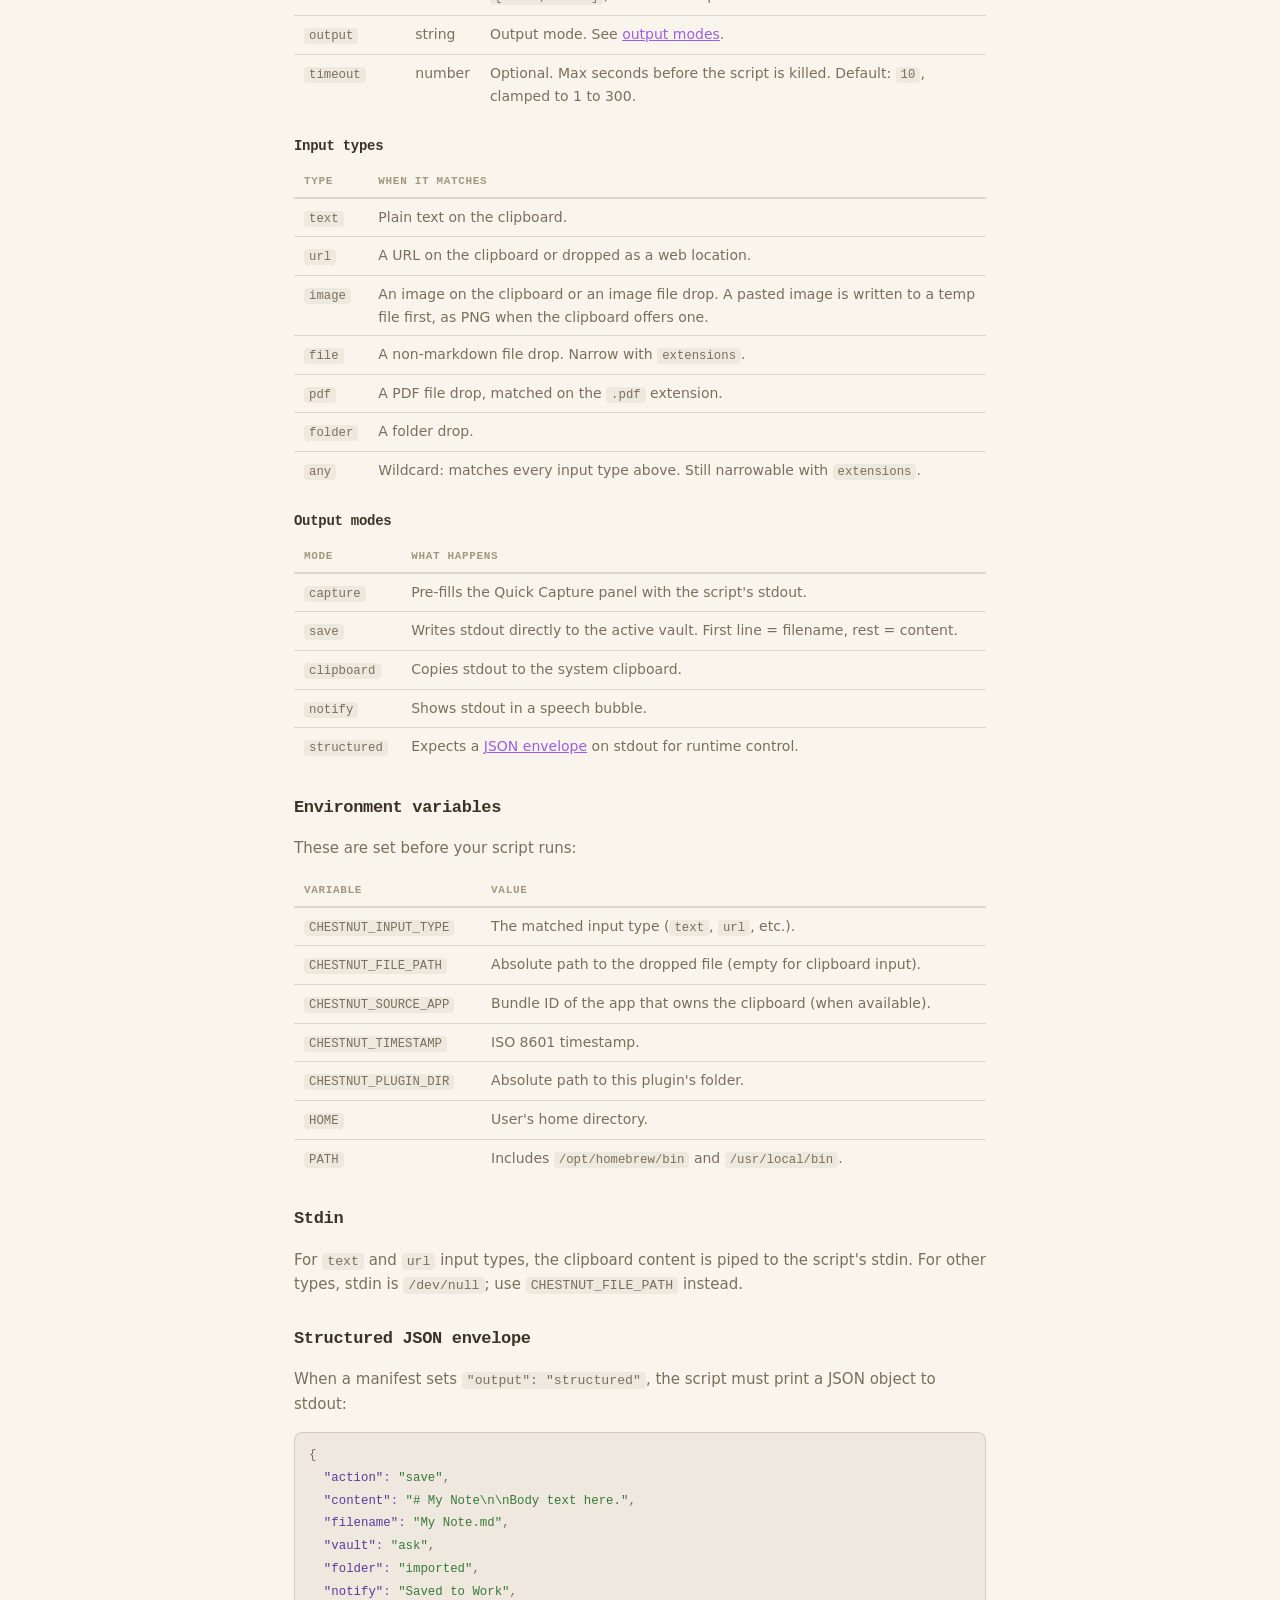
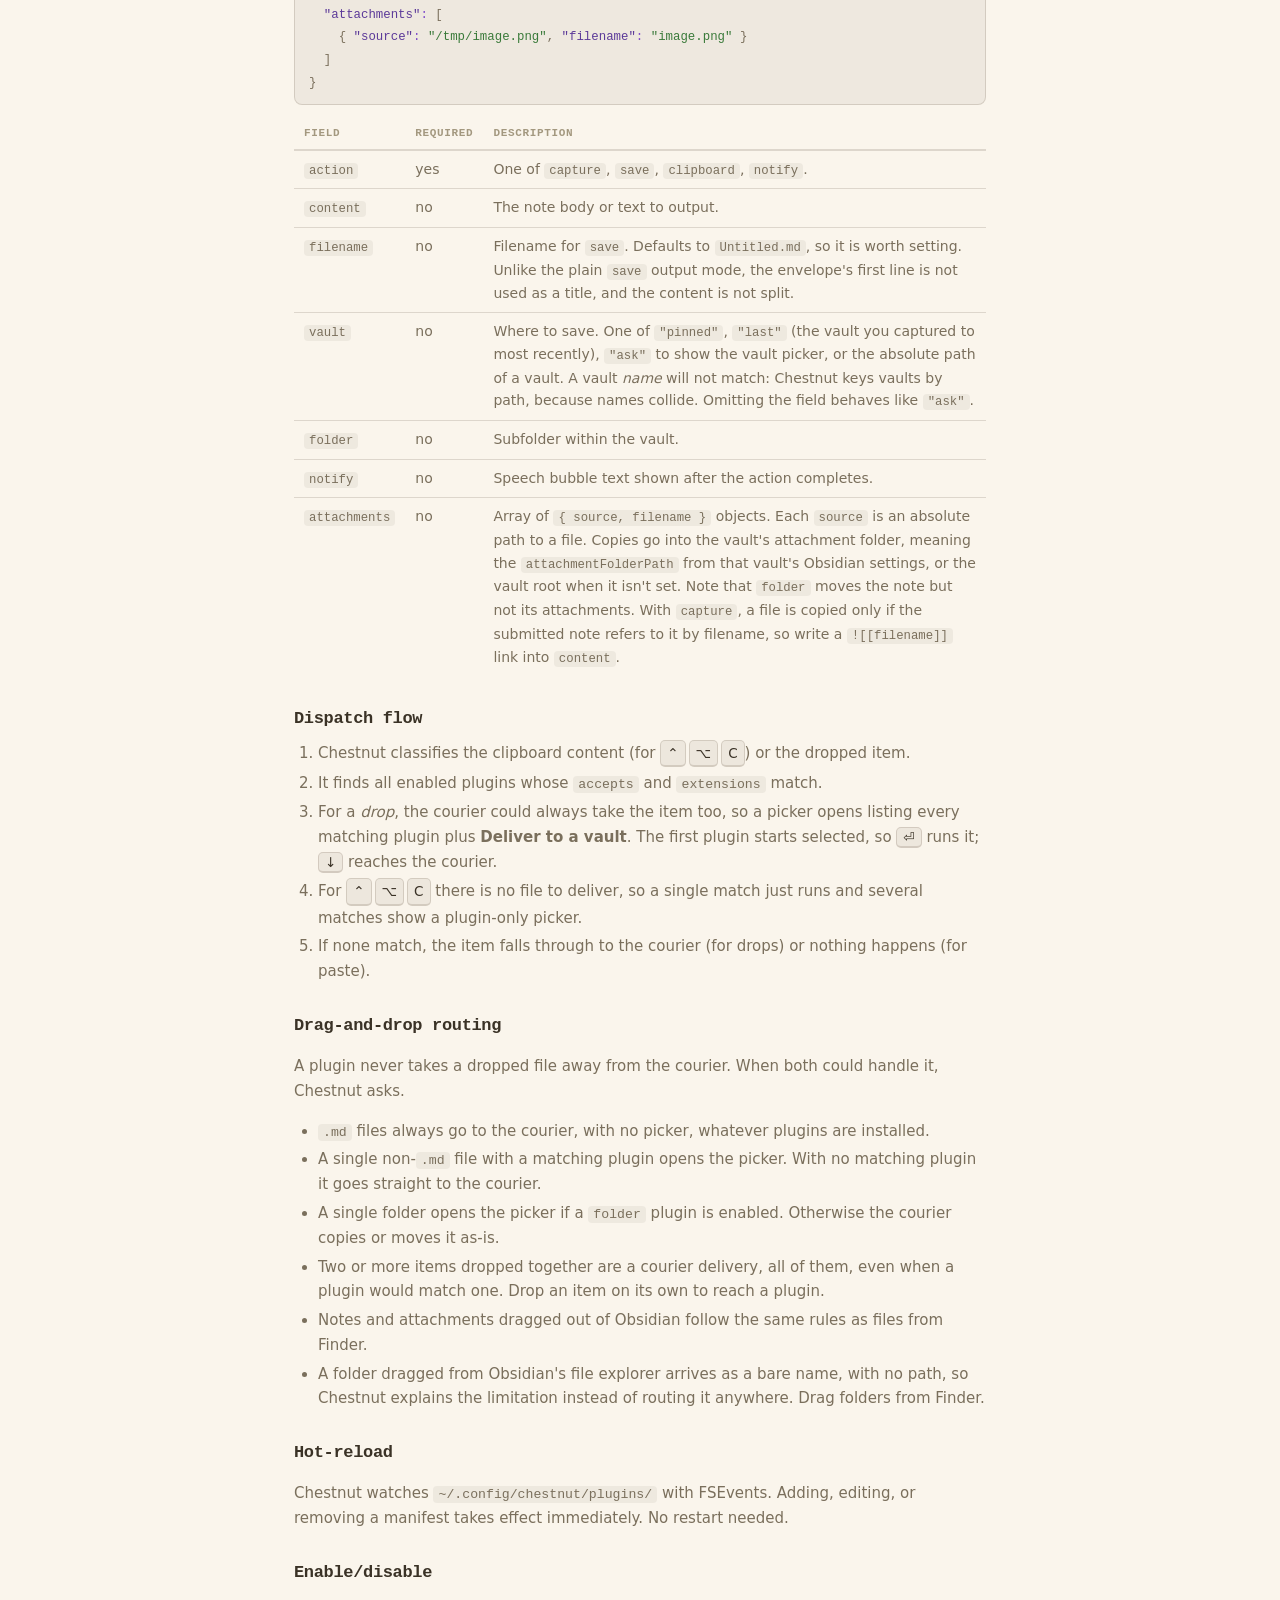
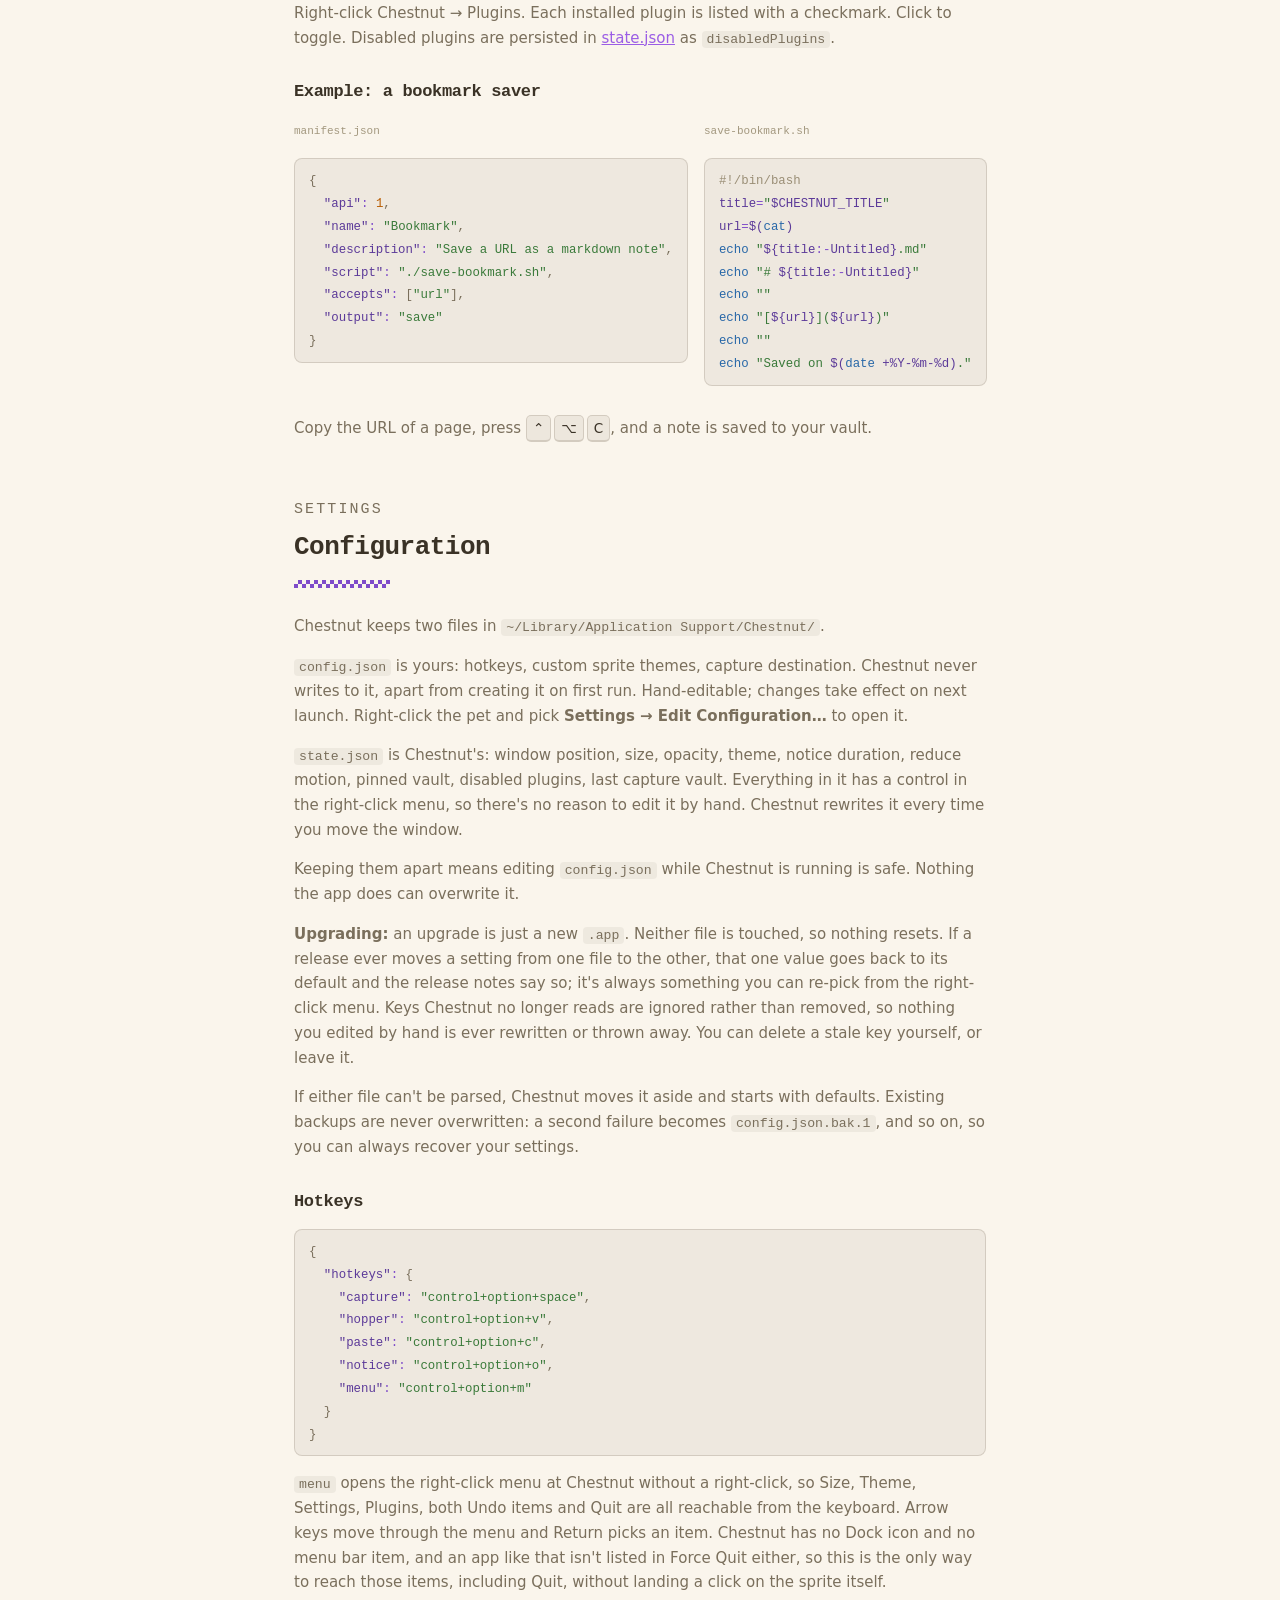
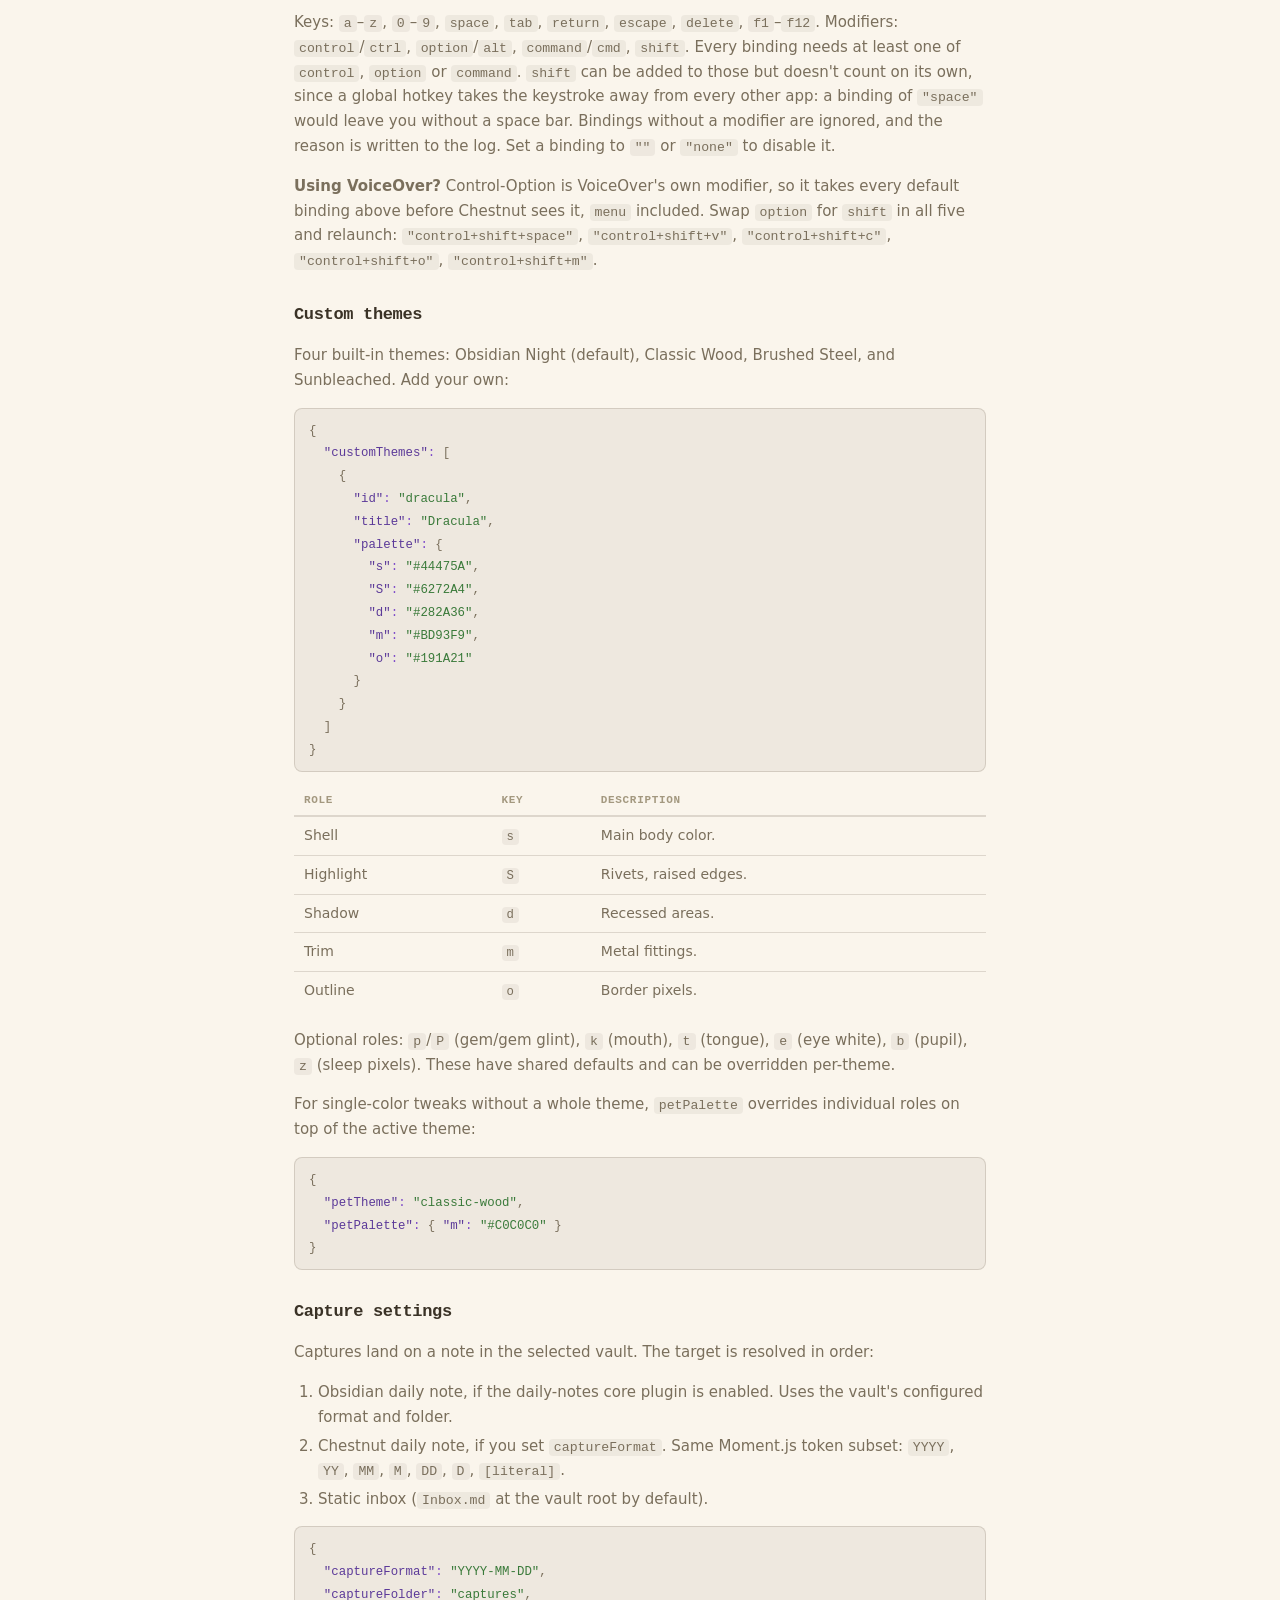
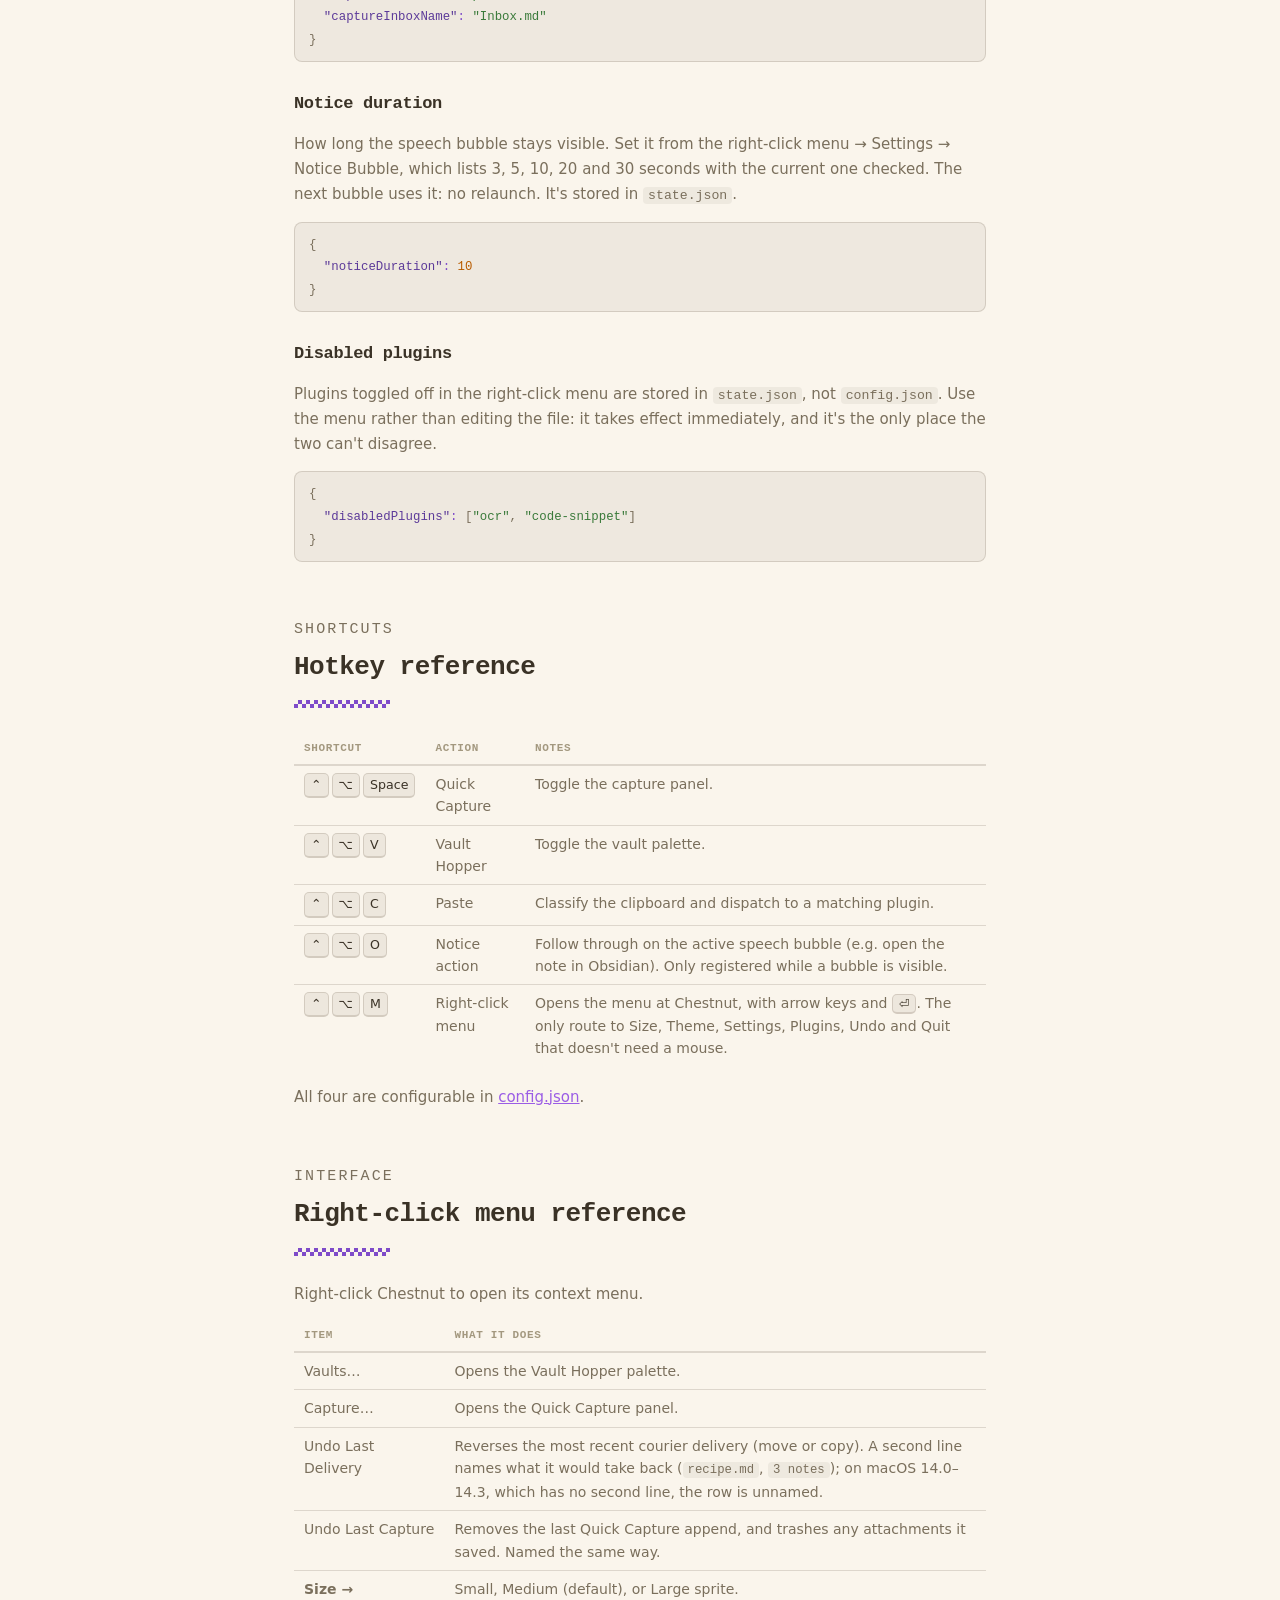
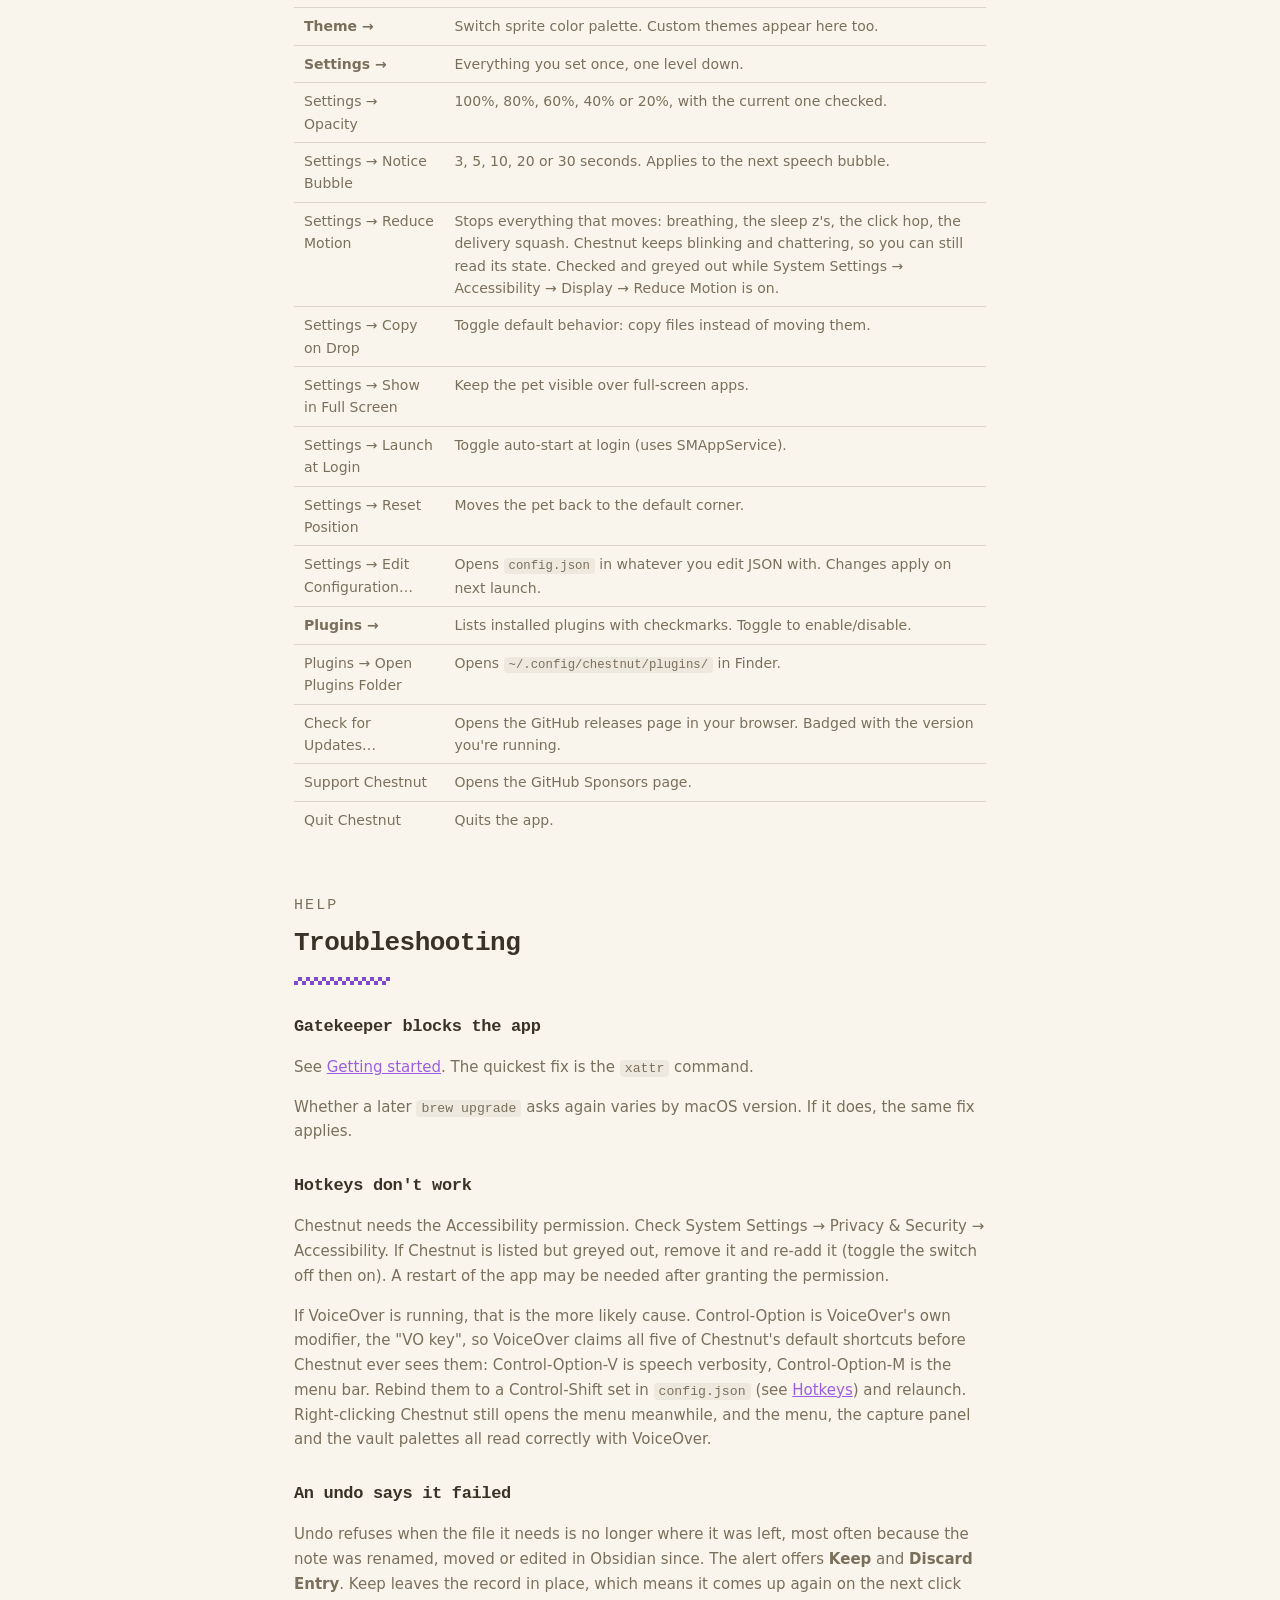
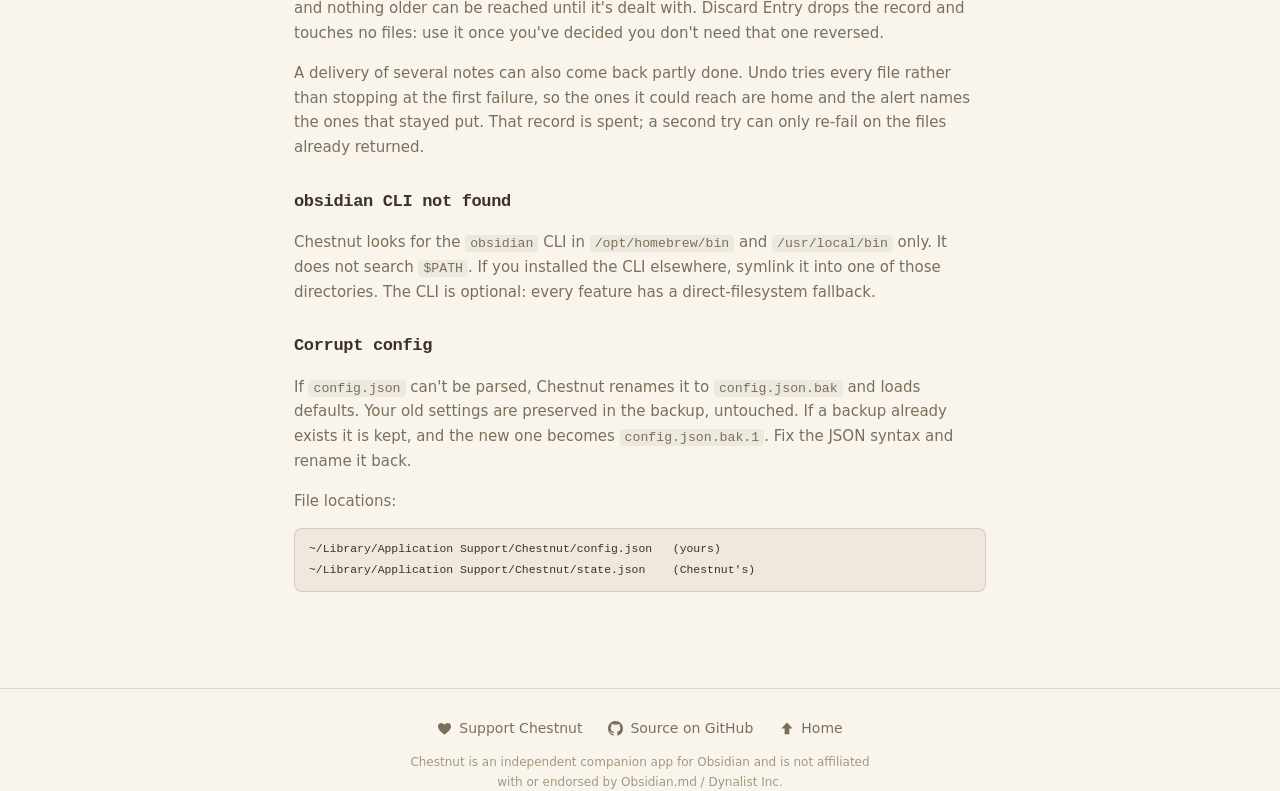
==== commit b6ddb7d0: "Tell people to trust the tap before installing Homebrew 6.0 refuses to load a cask from a third-part" ====
--- a/docs/guide.html
+++ b/docs/guide.html
@@ -51,7 +51,8 @@
       <a href="https://github.com/gapmiss/chestnut/releases/latest/download/Chestnut.dmg">Chestnut.dmg</a>,
       open it, and drag Chestnut into Applications. Or use Homebrew:
     </p>
-    <pre><code class="language-bash">brew install --cask gapmiss/tap/chestnut</code></pre>
+    <pre><code class="language-bash">brew trust --cask gapmiss/tap/chestnut   # required for third-party taps
+brew install --cask gapmiss/tap/chestnut</code></pre>
 
     <h3>First launch (Gatekeeper)</h3>
     <p>
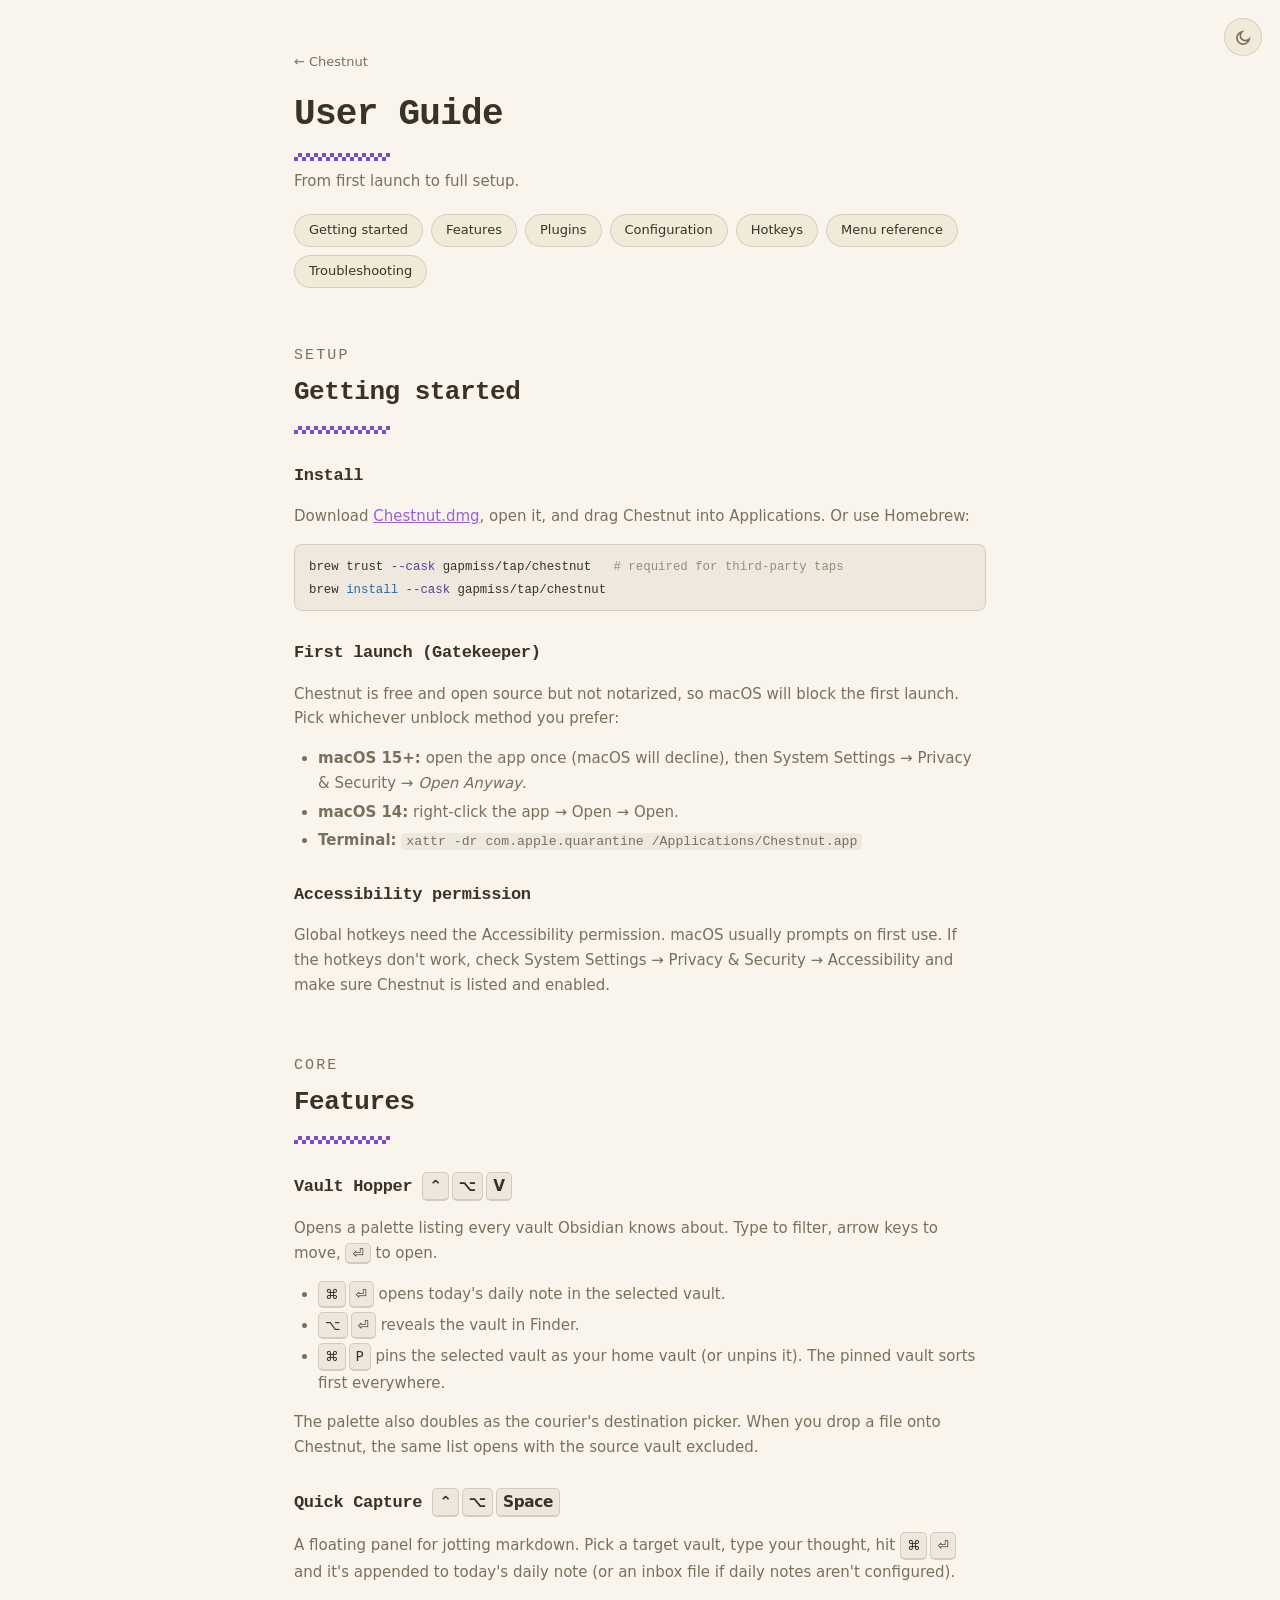
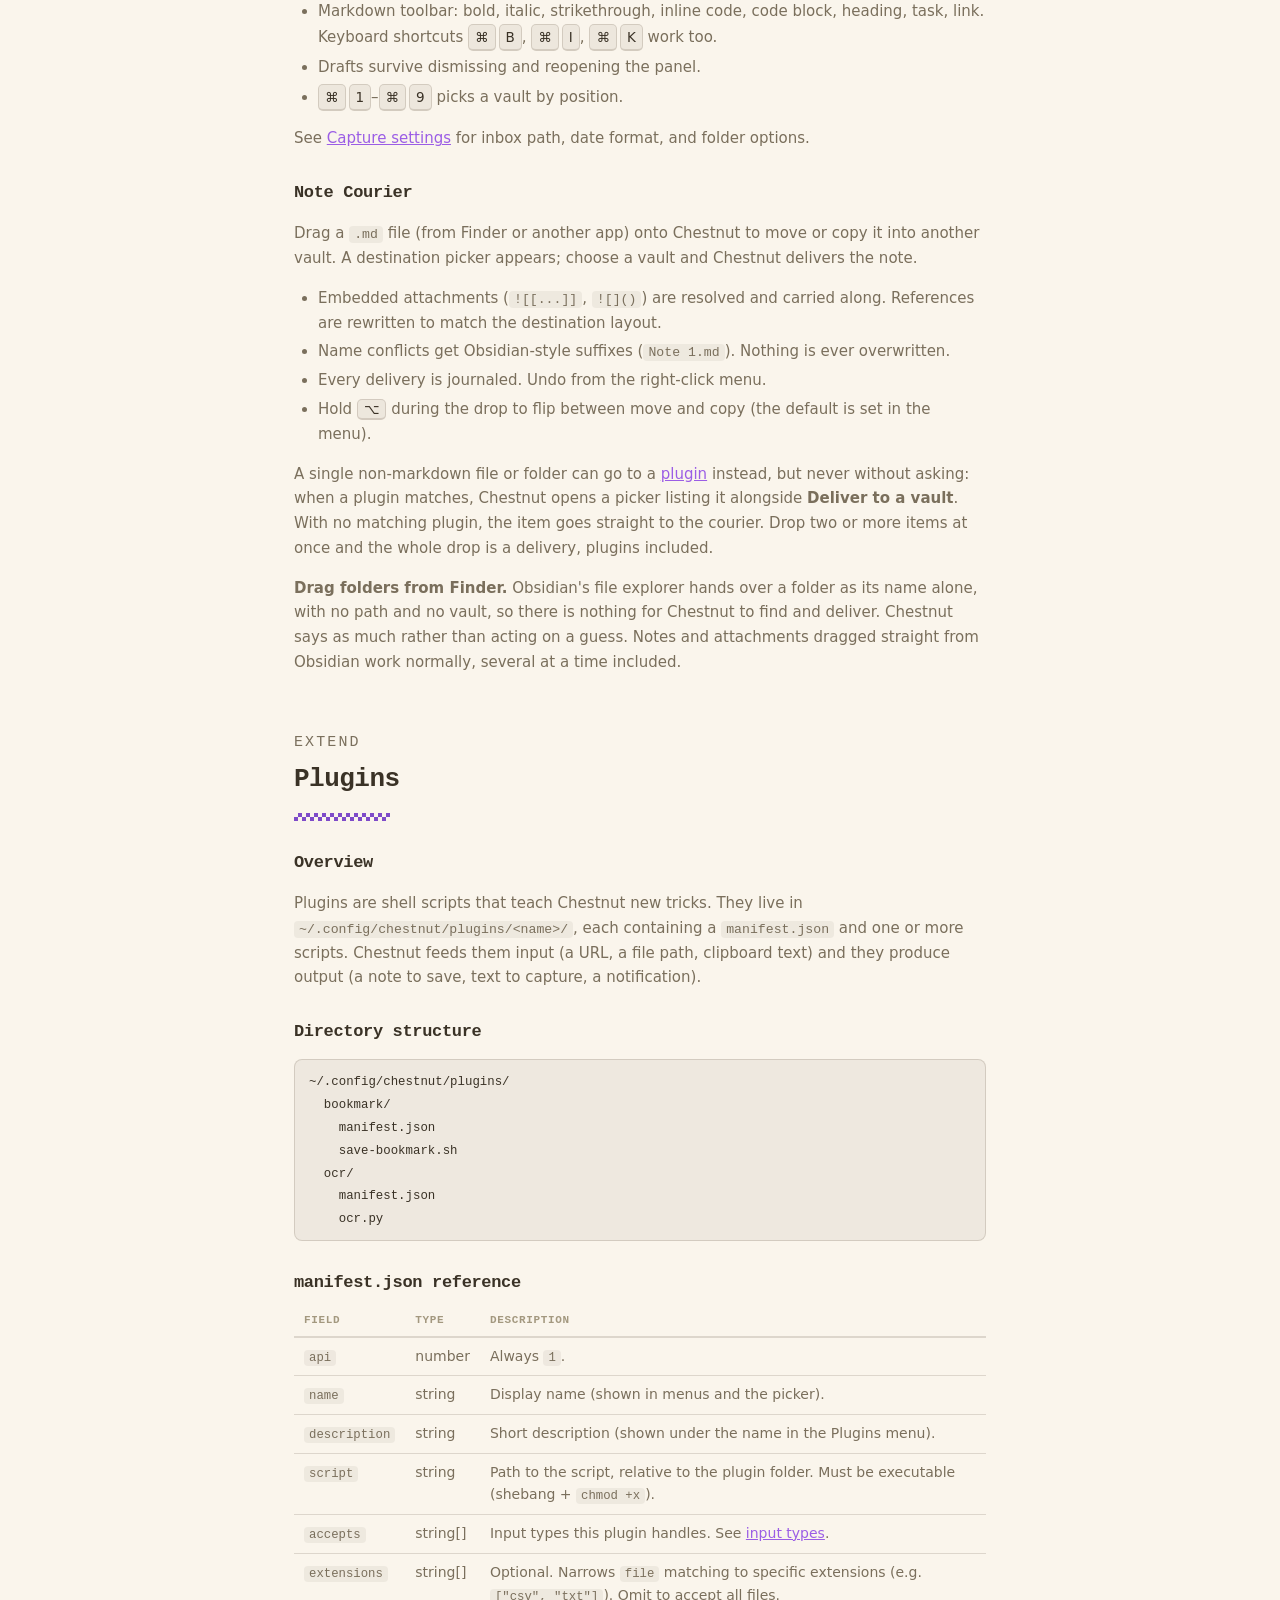
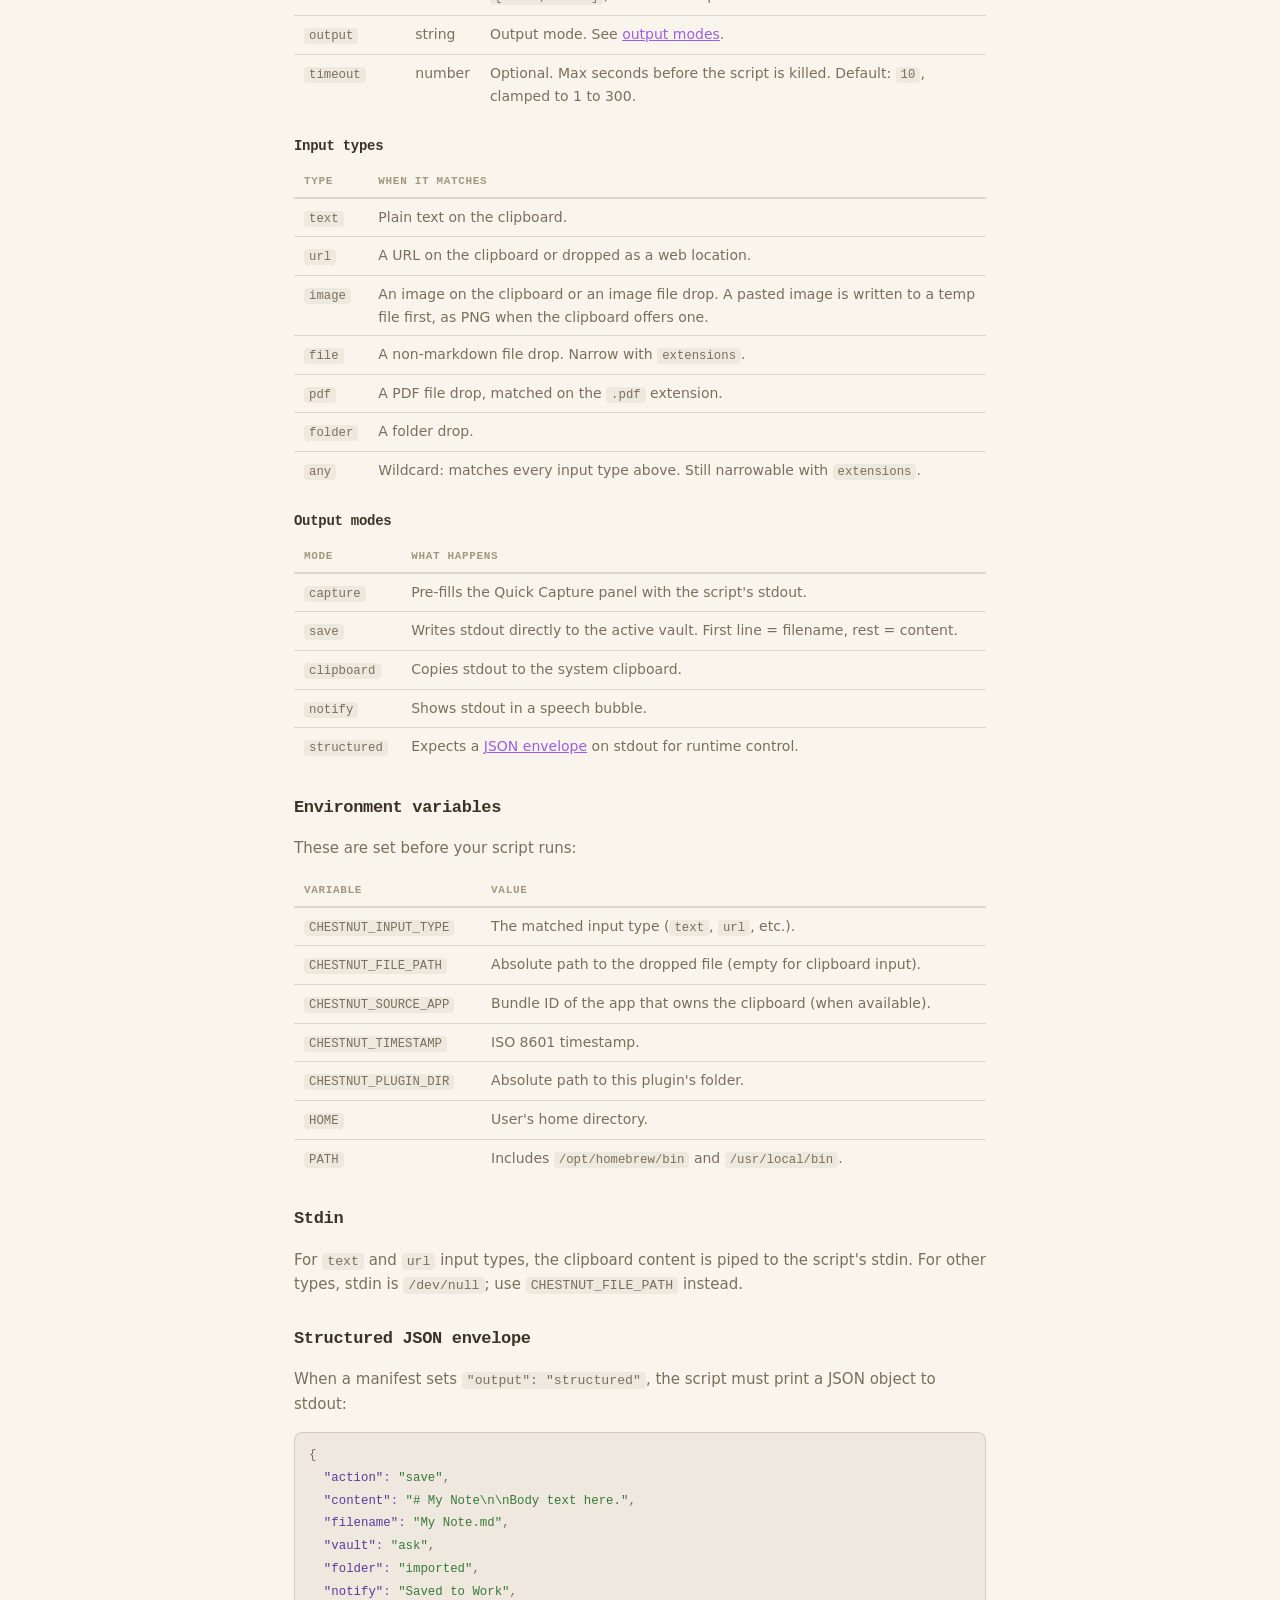
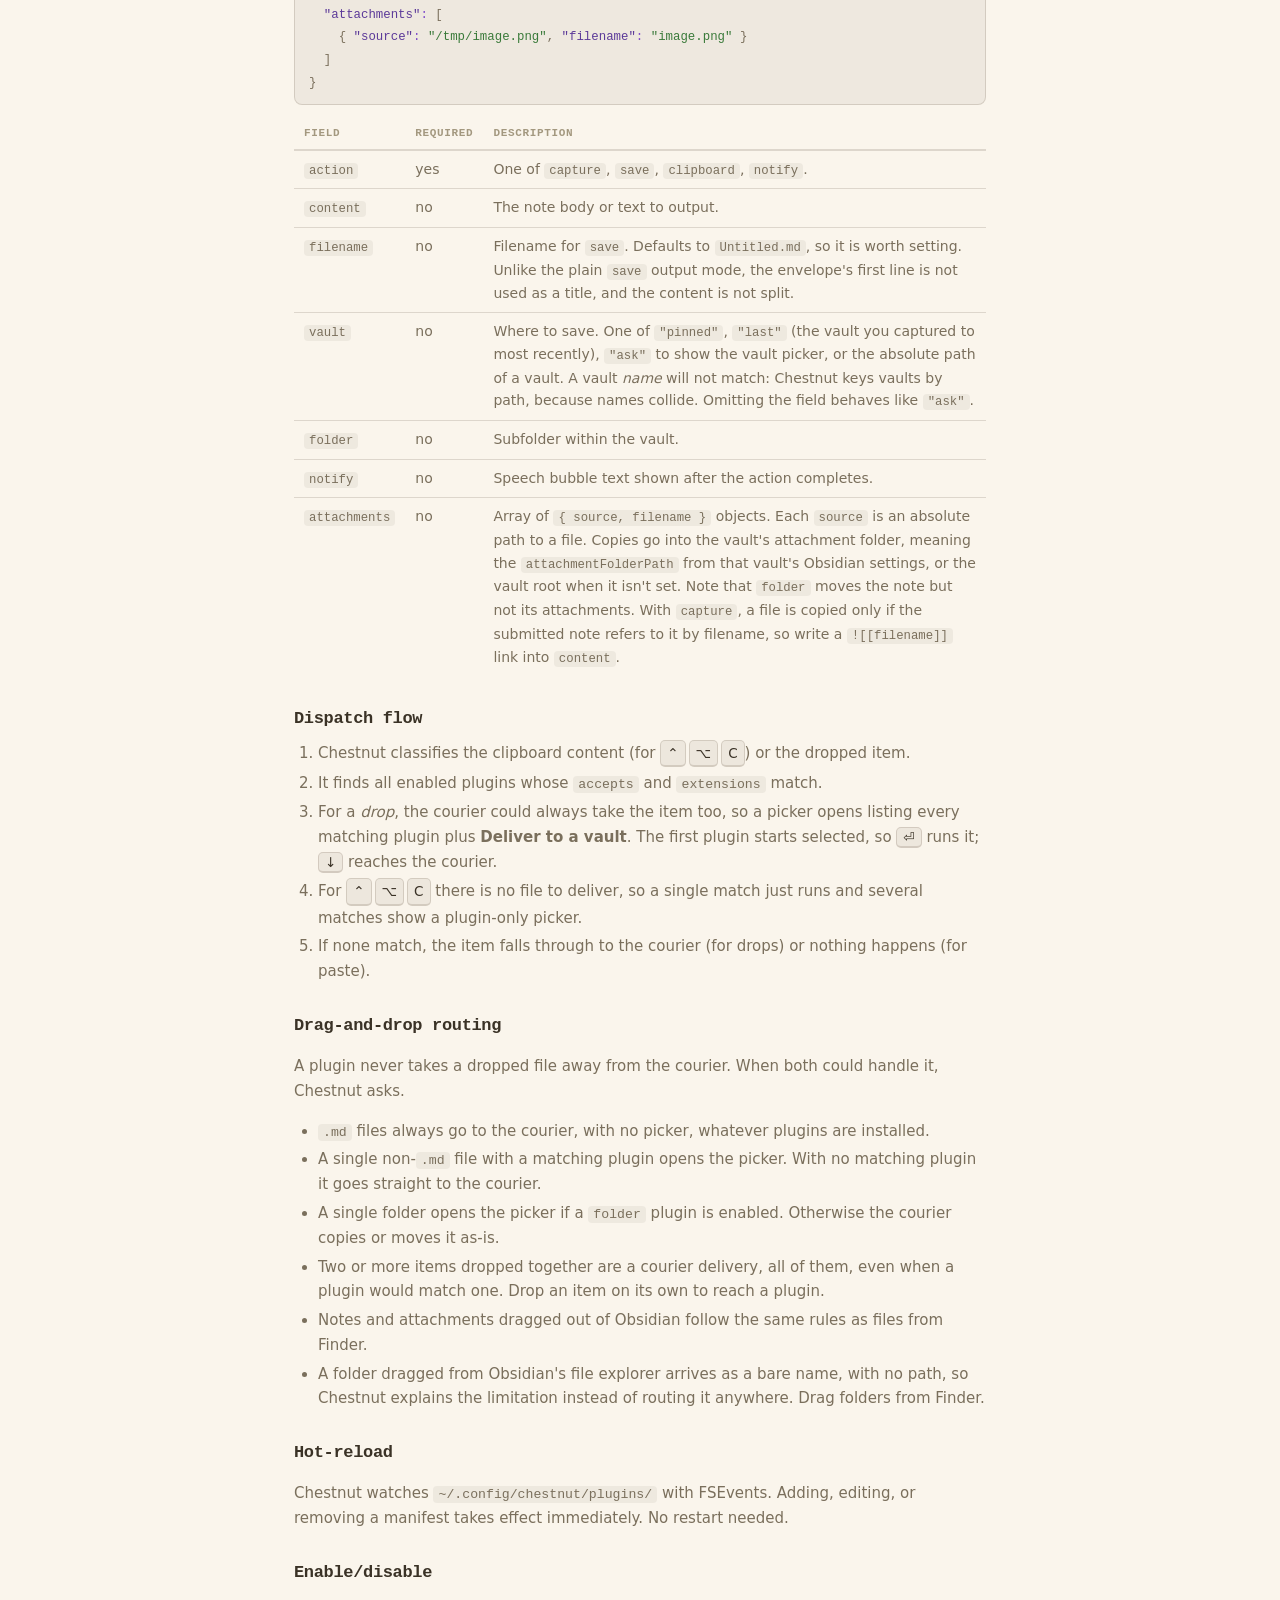
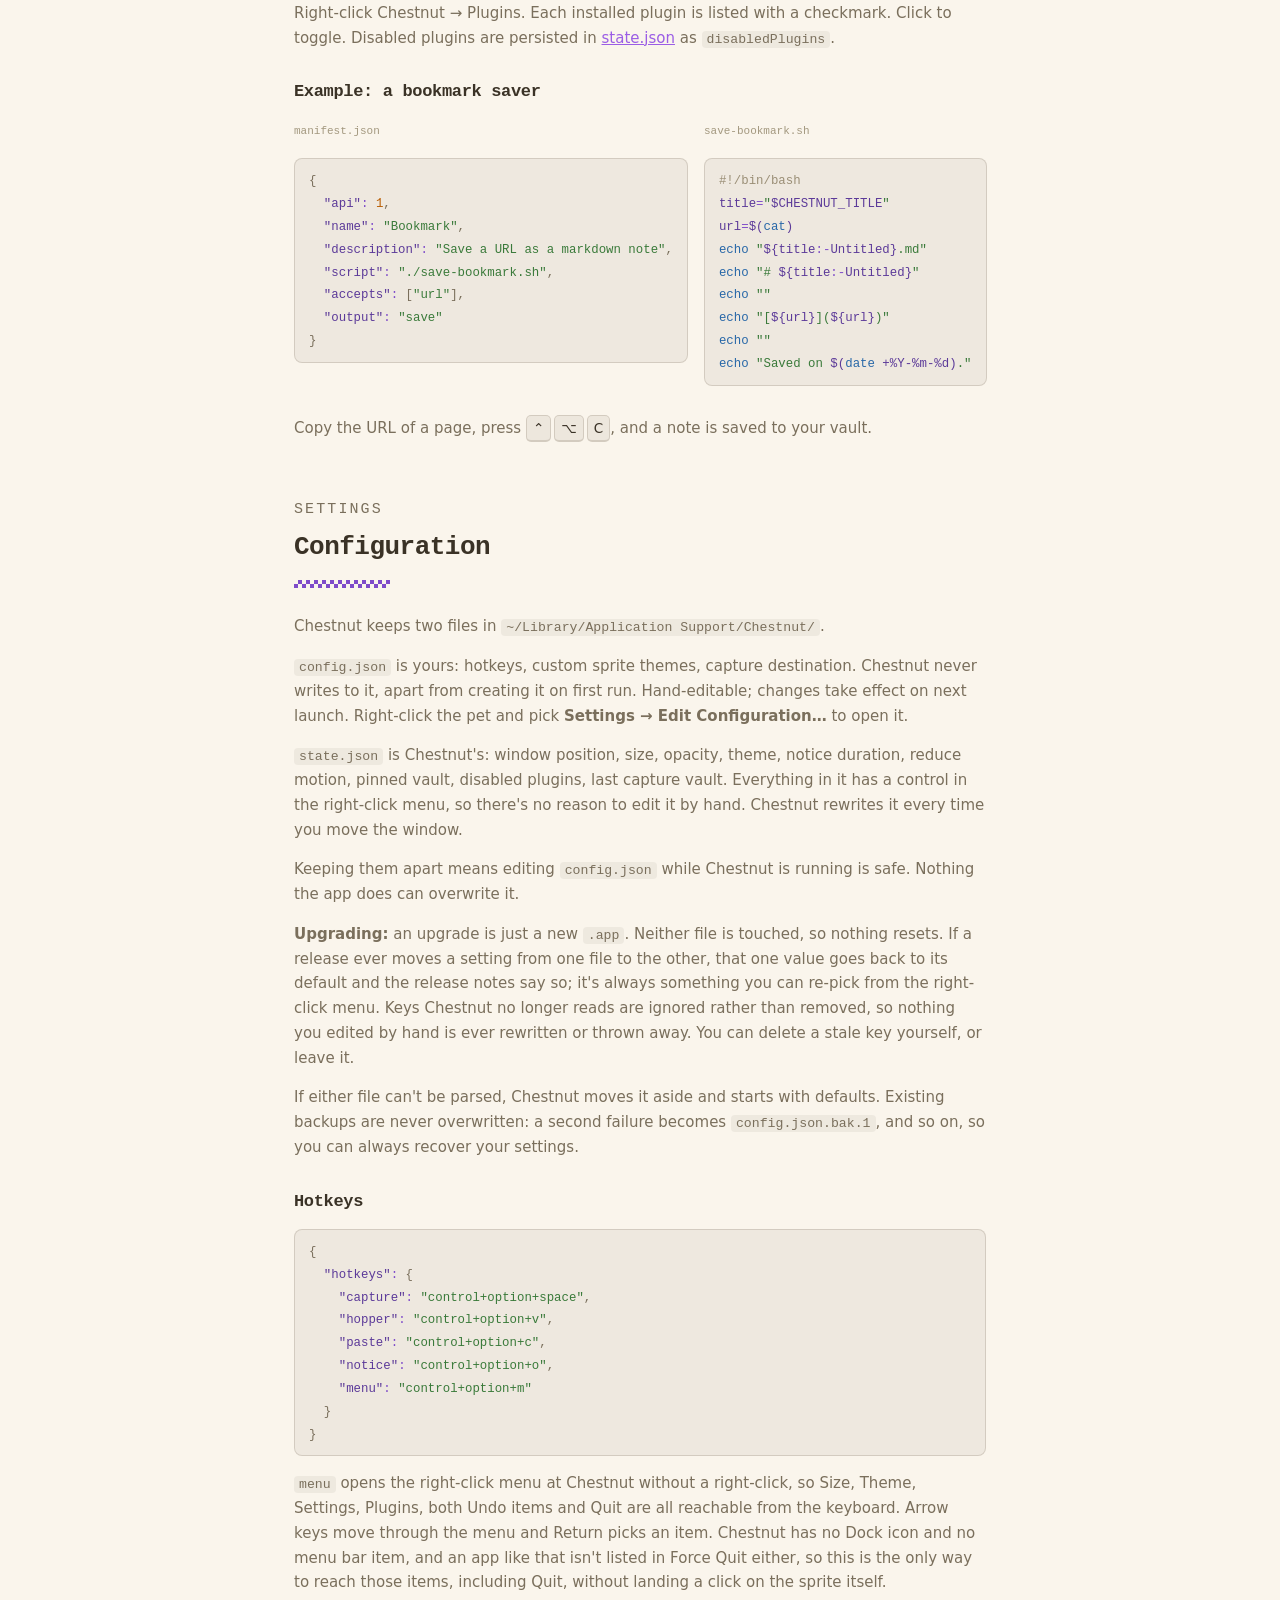
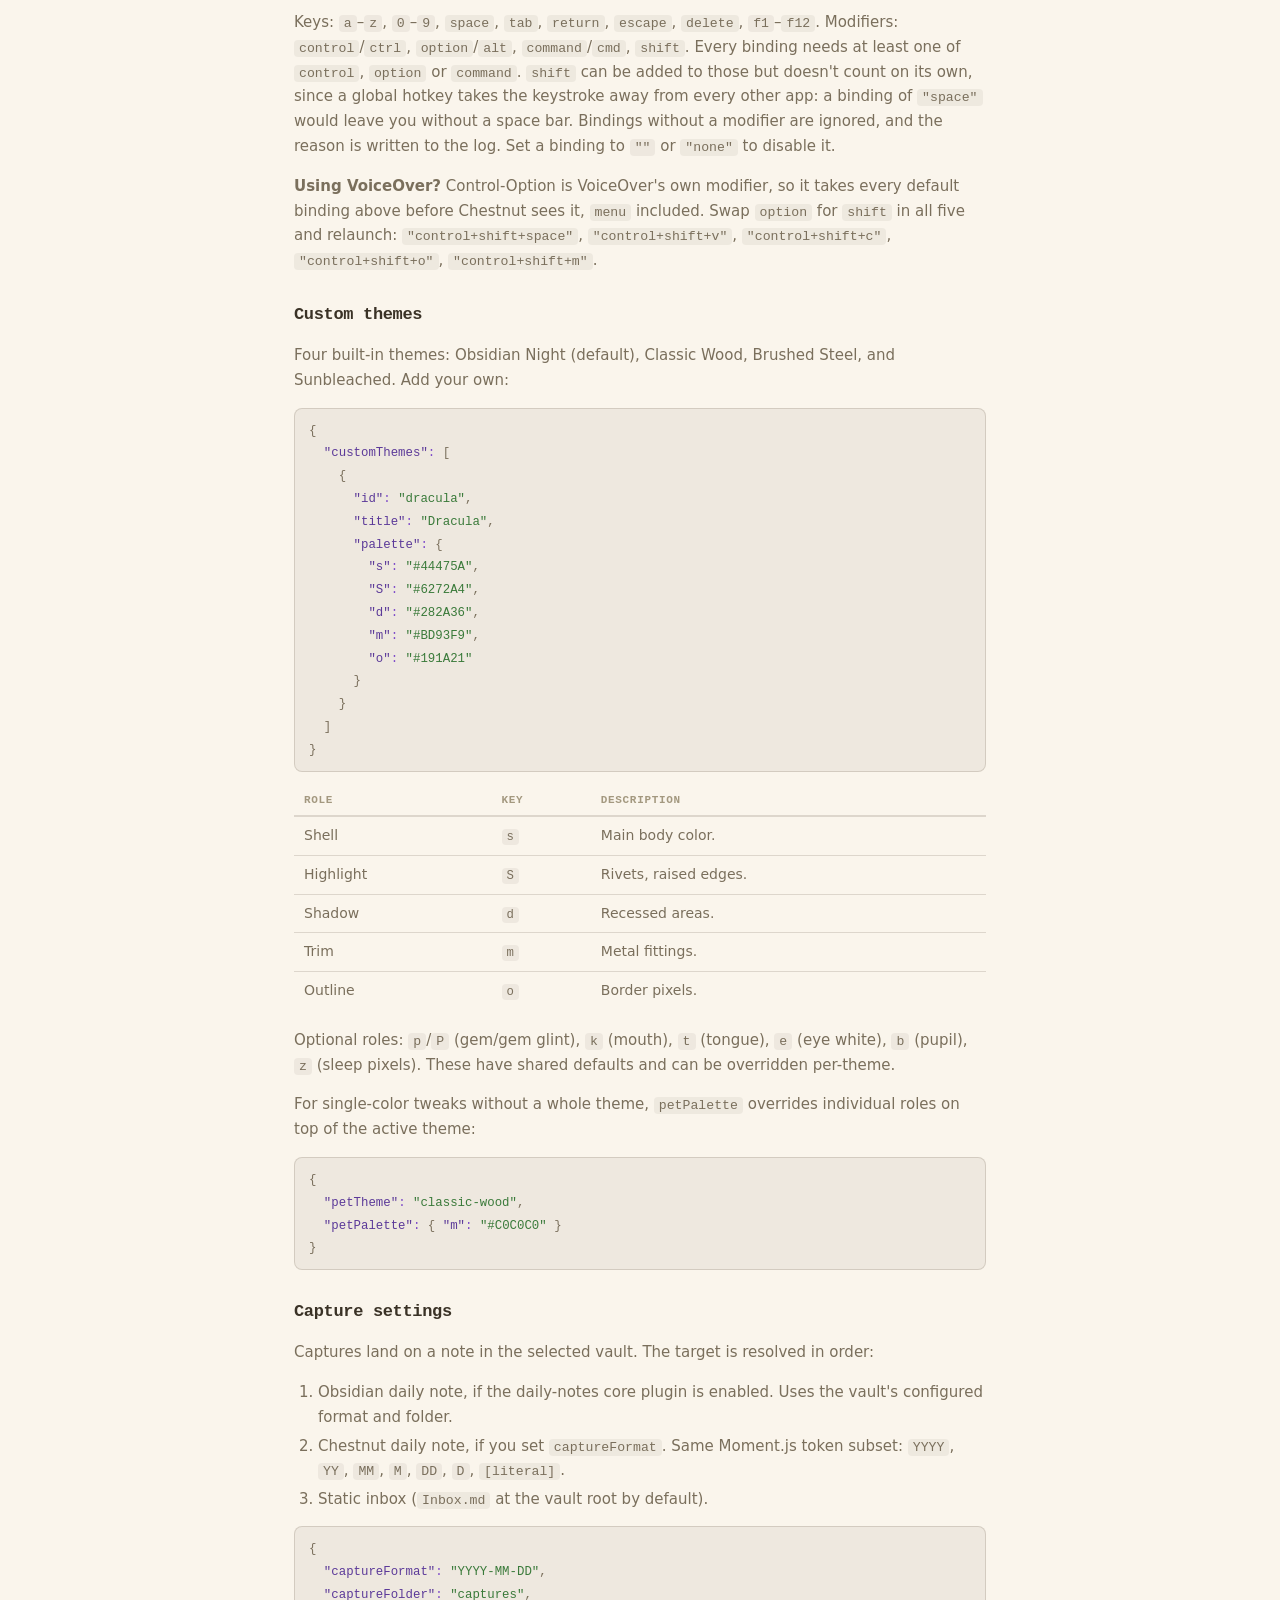
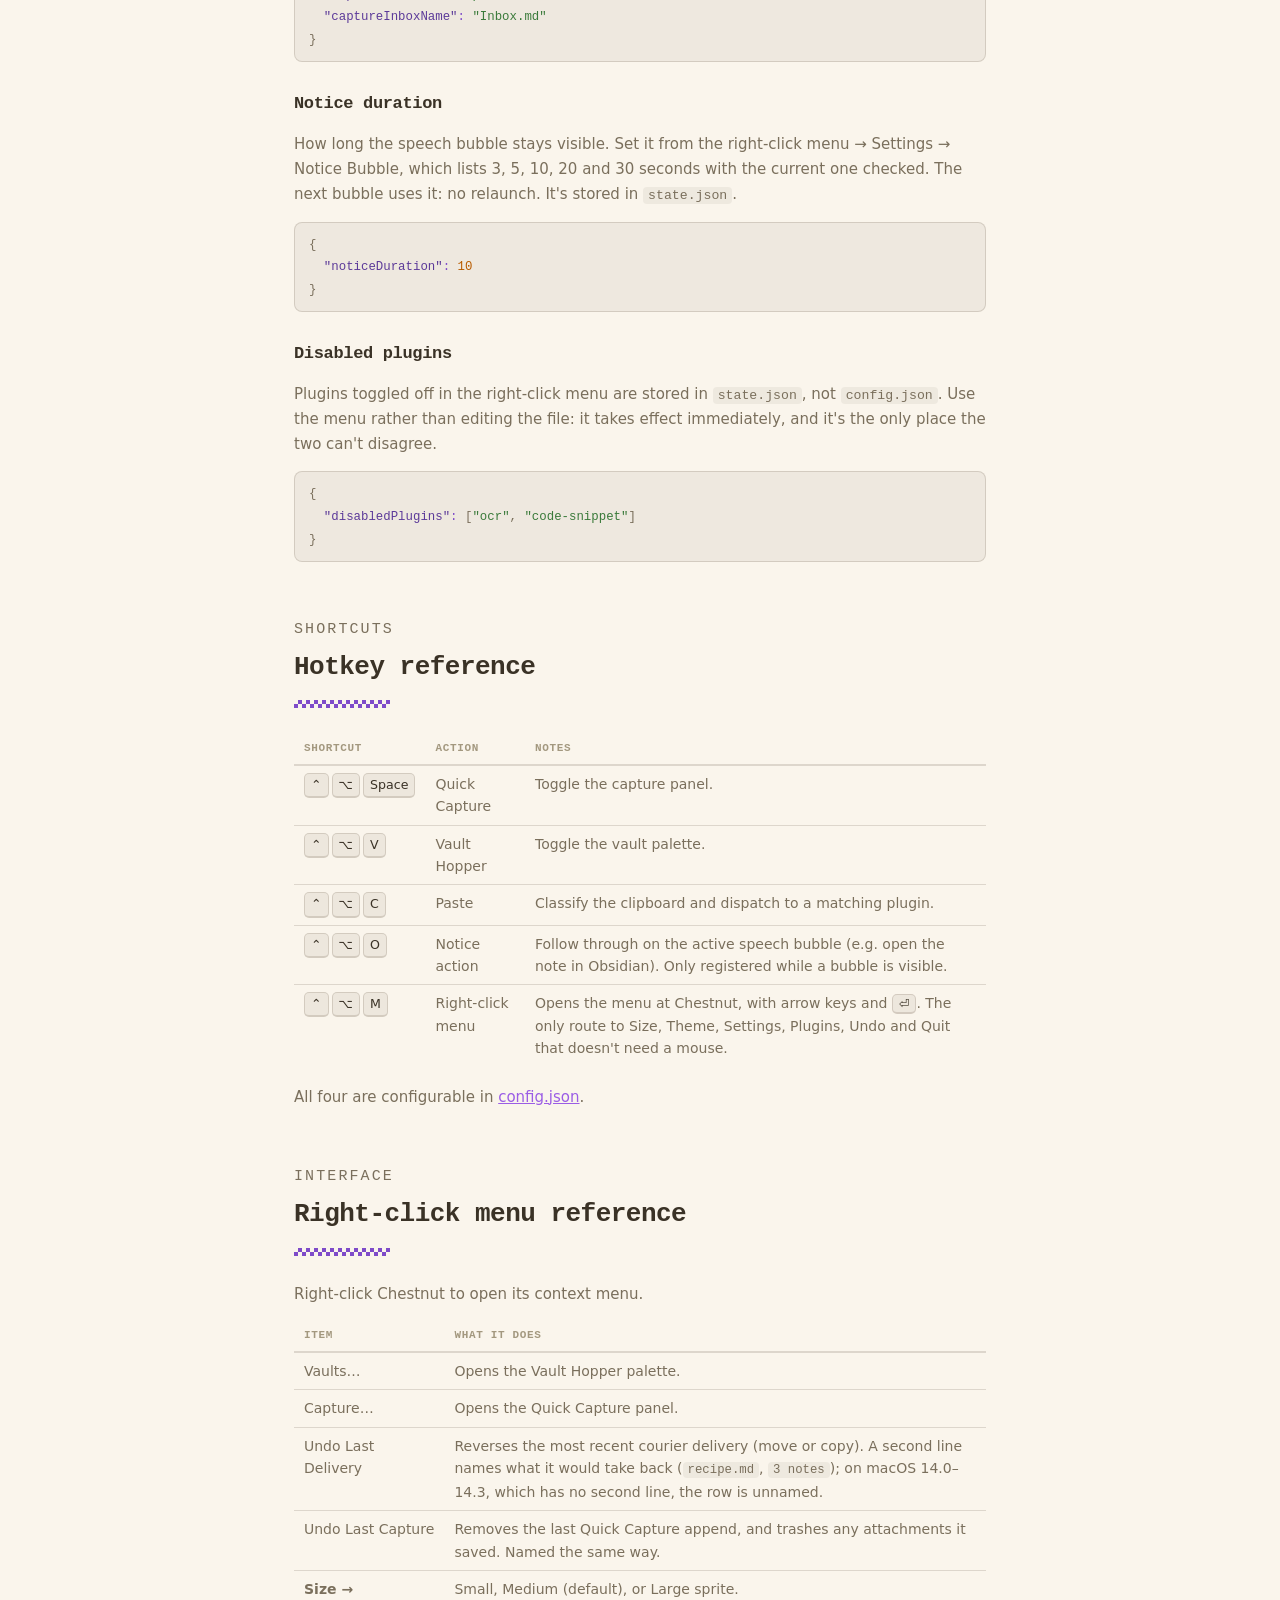
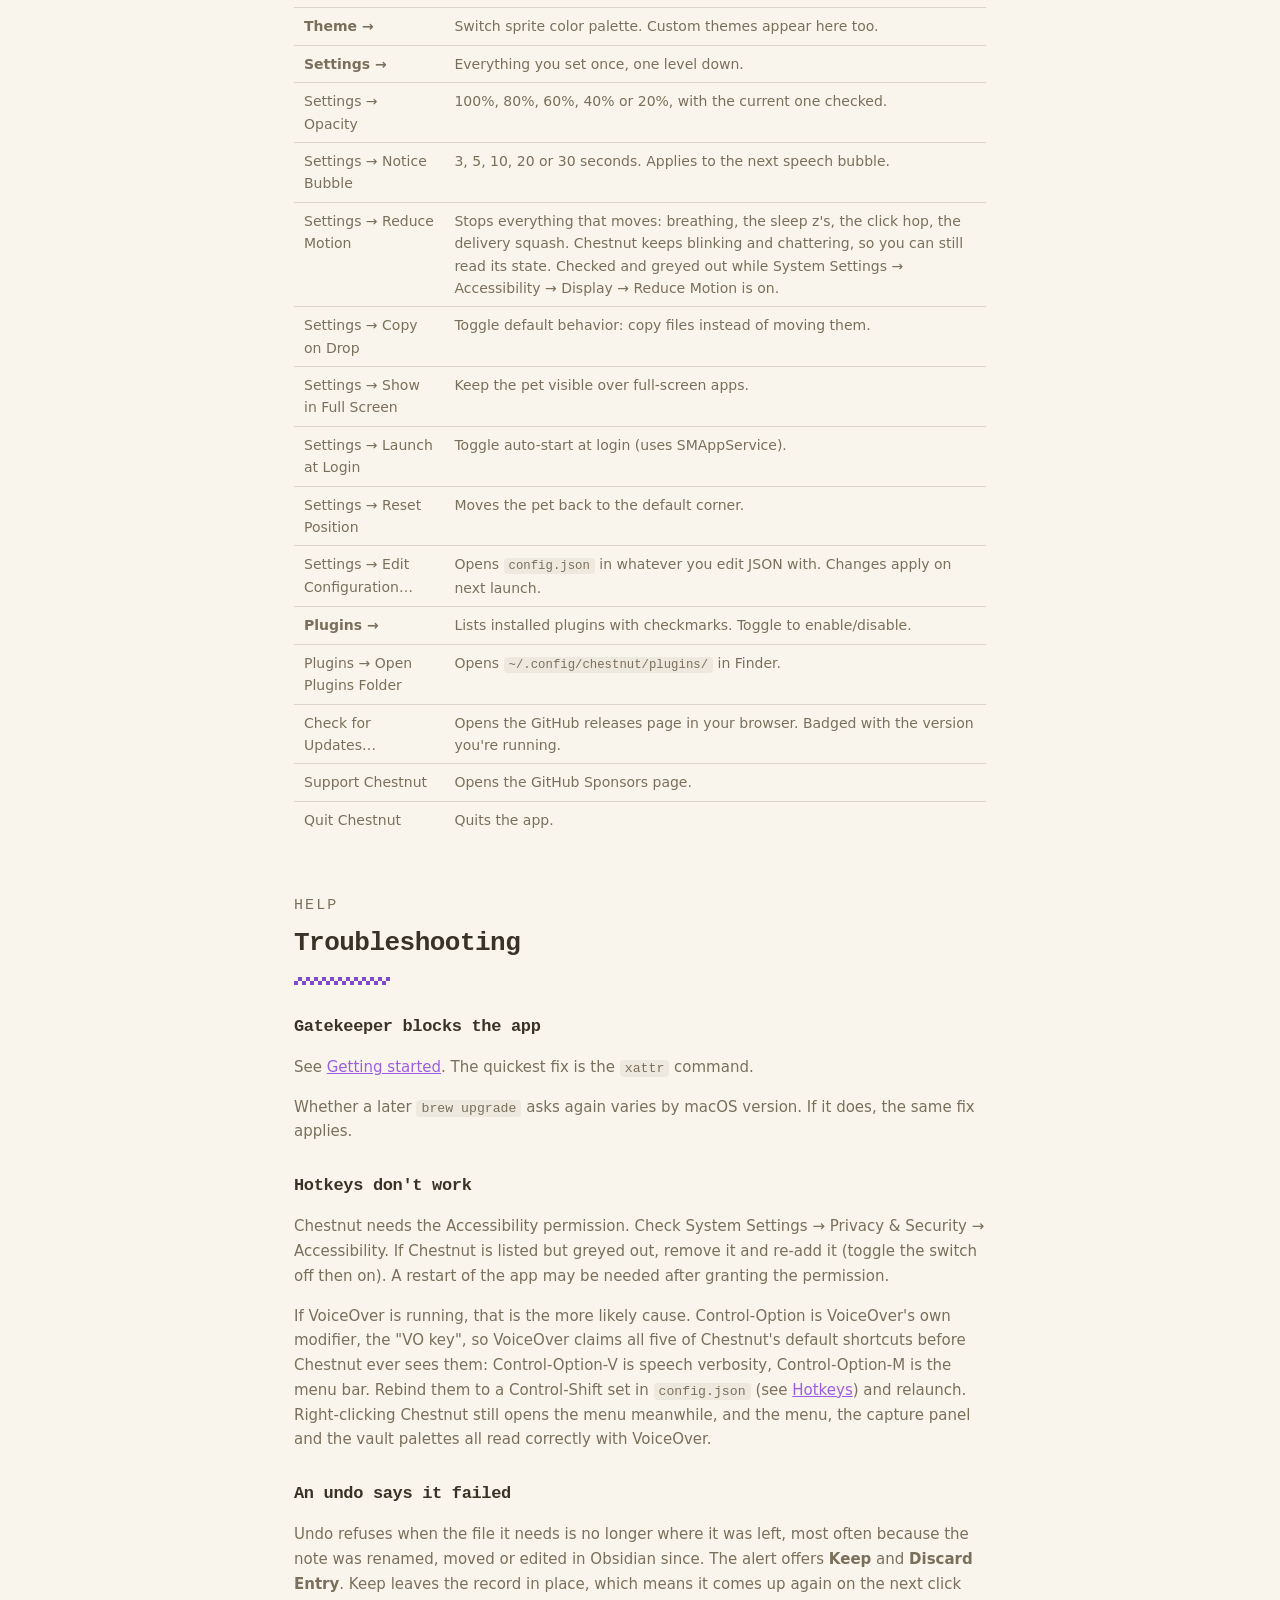
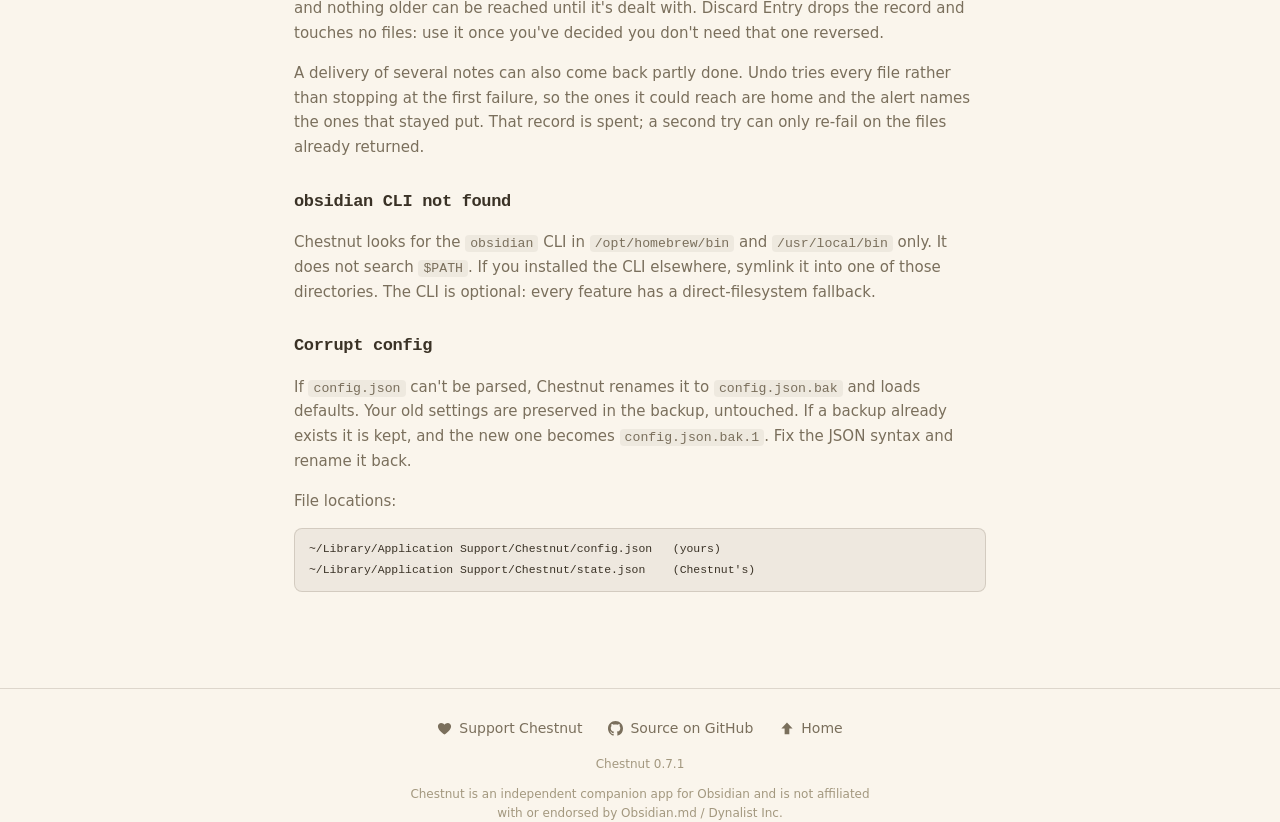
==== commit 67c7ee6d: "Show the version in both site footers The site never said which version it was advertising, so a vis" ====
--- a/docs/guide.html
+++ b/docs/guide.html
@@ -720,6 +720,9 @@
       Home
     </a>
   </nav>
+  <p class="version">
+    Chestnut <a href="https://github.com/gapmiss/chestnut/releases/latest">0.7.1</a>
+  </p>
   <p class="legal">
     Chestnut is an independent companion app for Obsidian and is not affiliated
     with or endorsed by Obsidian.md / Dynalist&nbsp;Inc.
--- a/docs/style.css
+++ b/docs/style.css
@@ -897,11 +897,19 @@
 .footer-links a:hover { color: var(--accent-bright); }
 .footer-links svg { width: 15px; height: 15px; fill: currentColor; }
 
+footer .version {
+  font-size: 12px;
+  color: var(--text-tertiary);
+  margin: 16px 0 0;
+}
+footer .version a { color: inherit; text-decoration: none; }
+footer .version a:hover { color: var(--accent-bright); }
+
 footer .legal {
   font-size: 12px;
   color: var(--text-tertiary);
   max-width: 480px;
-  margin: 14px auto 0;
+  margin: 10px auto 0;
 }
 
 /* ---------- Small screens ---------- */
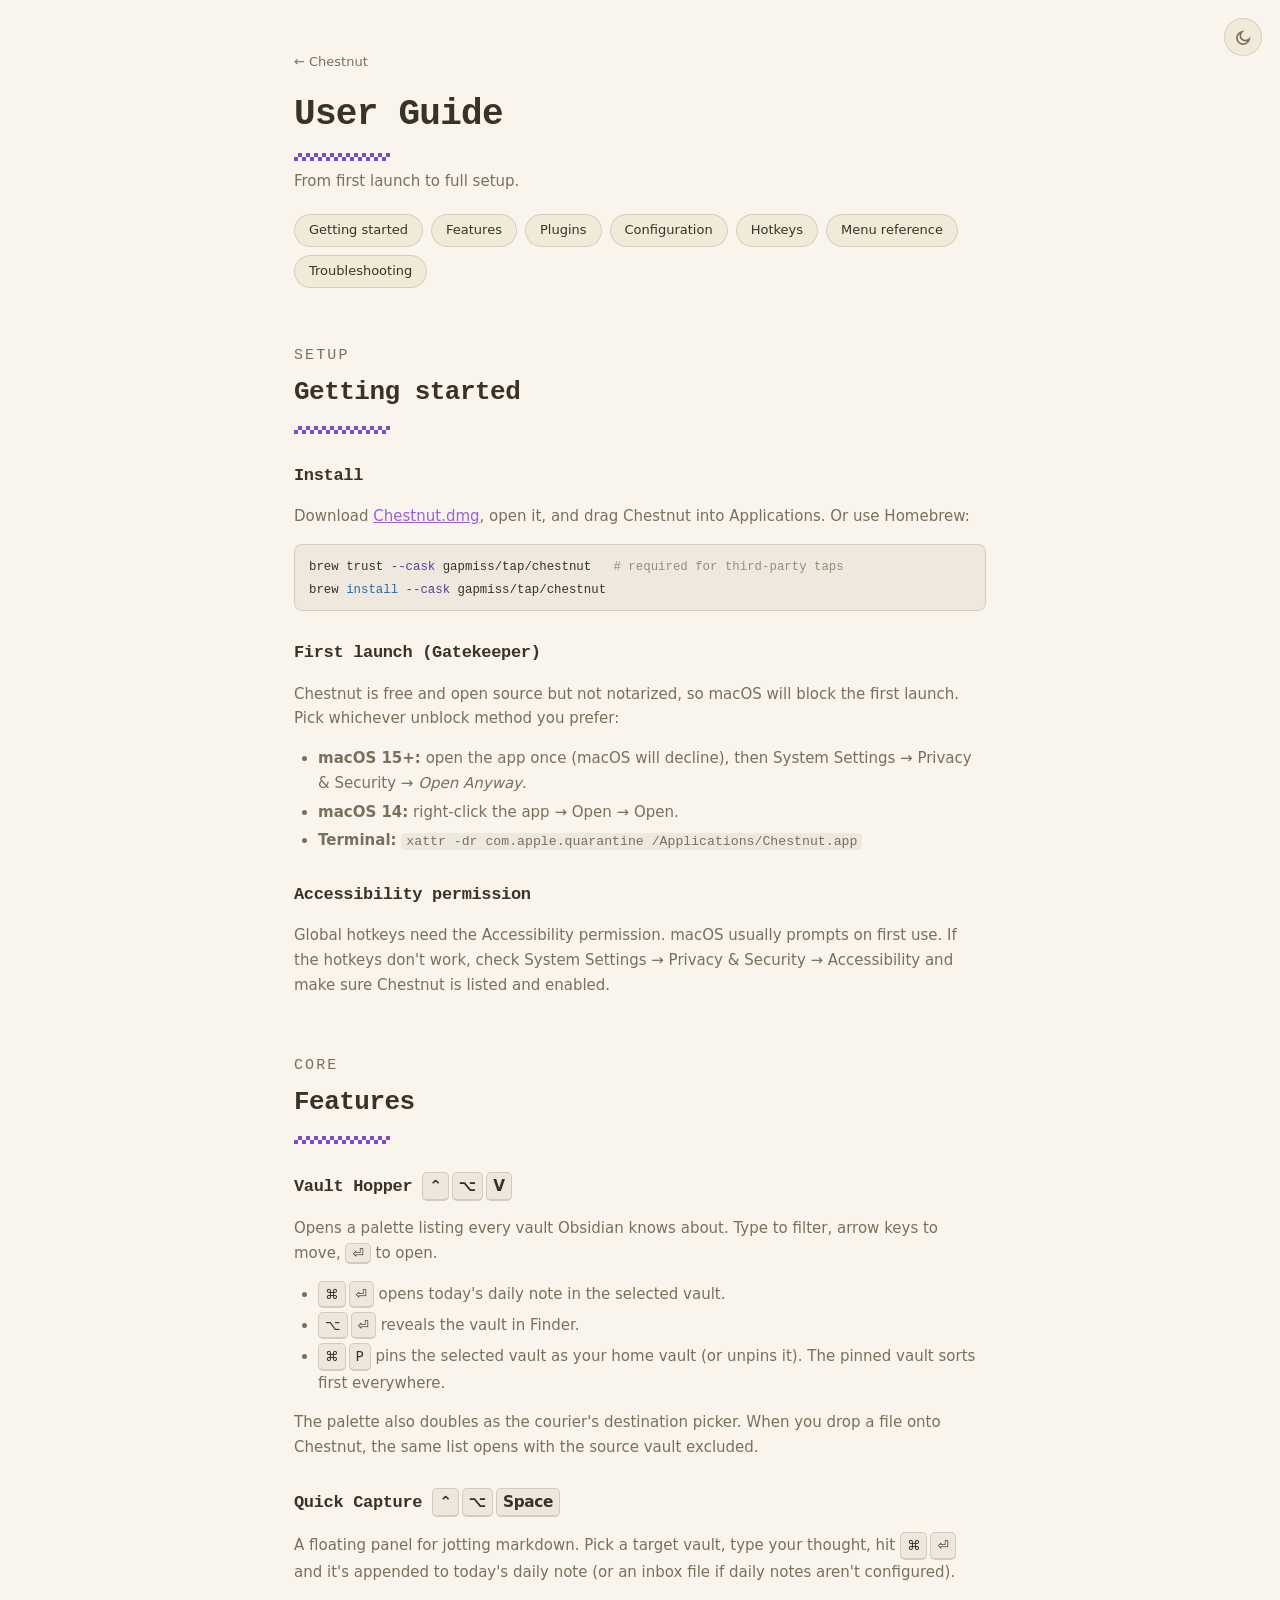
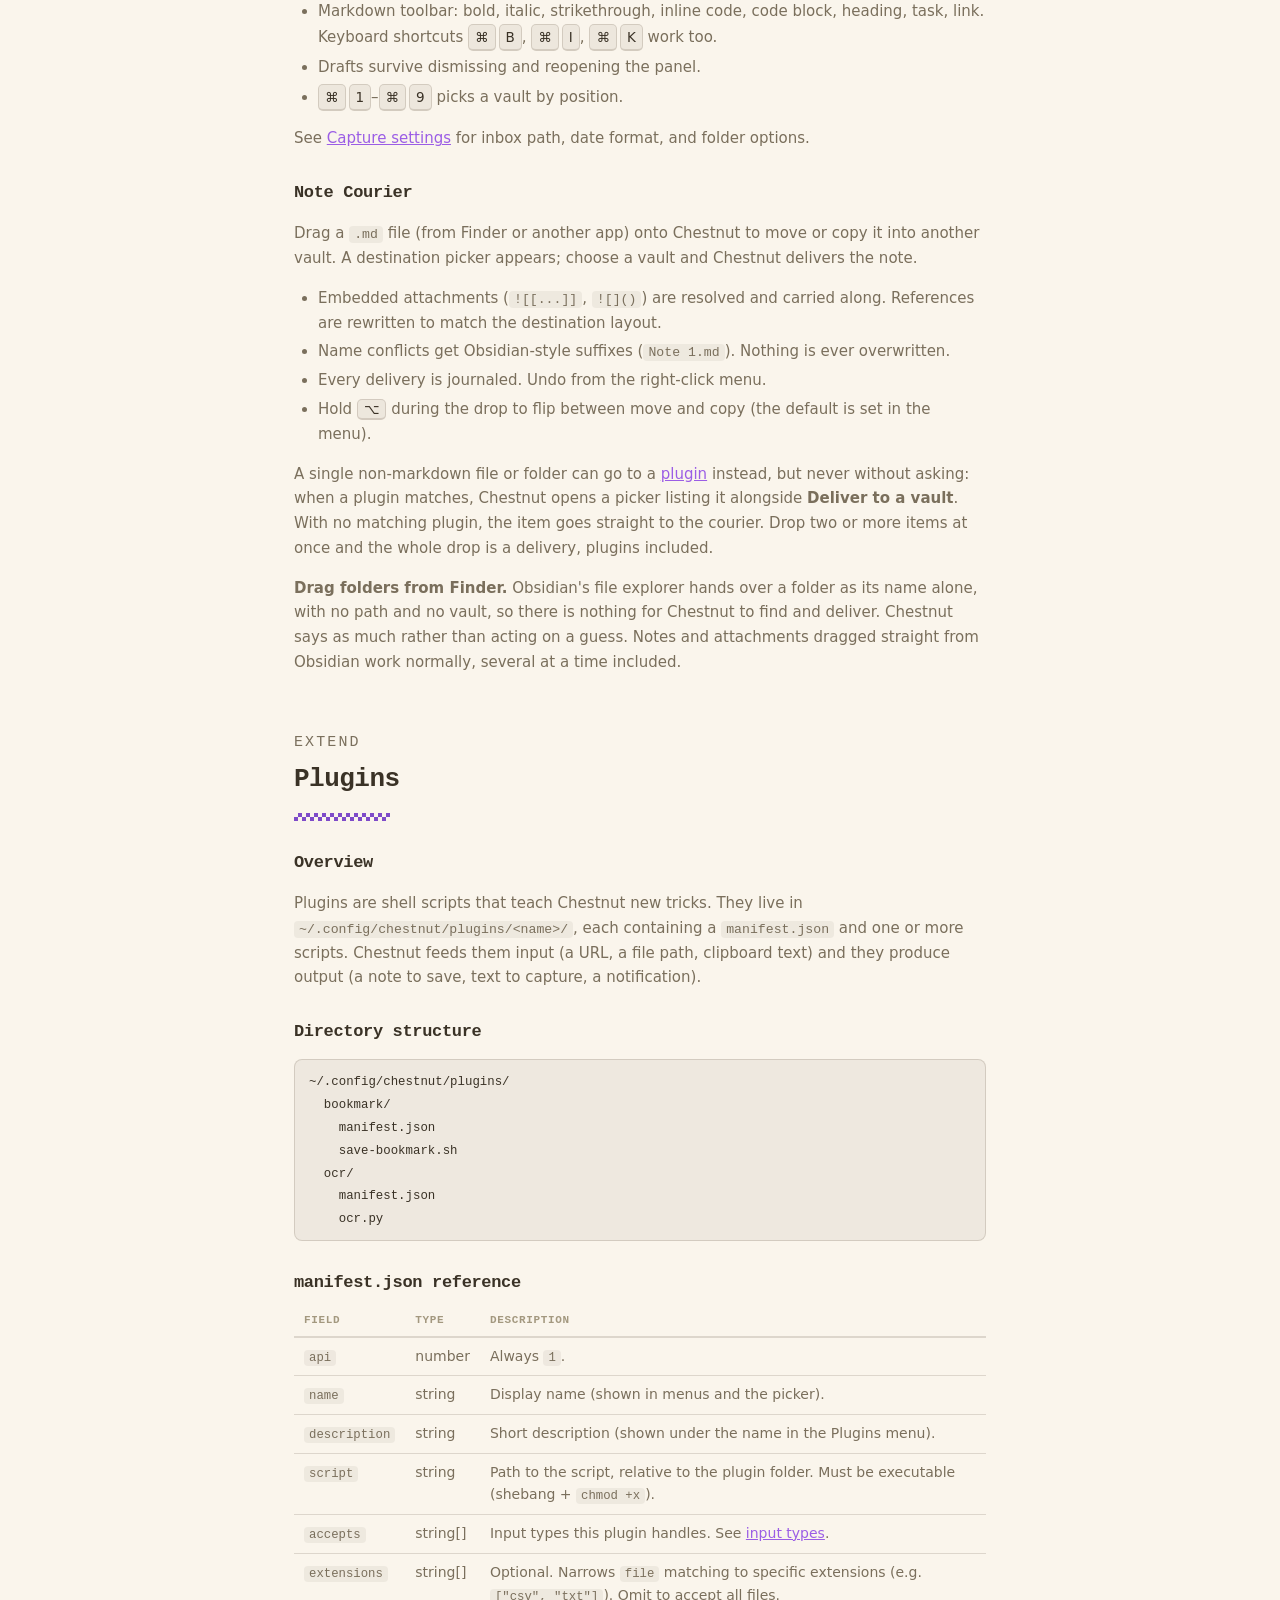
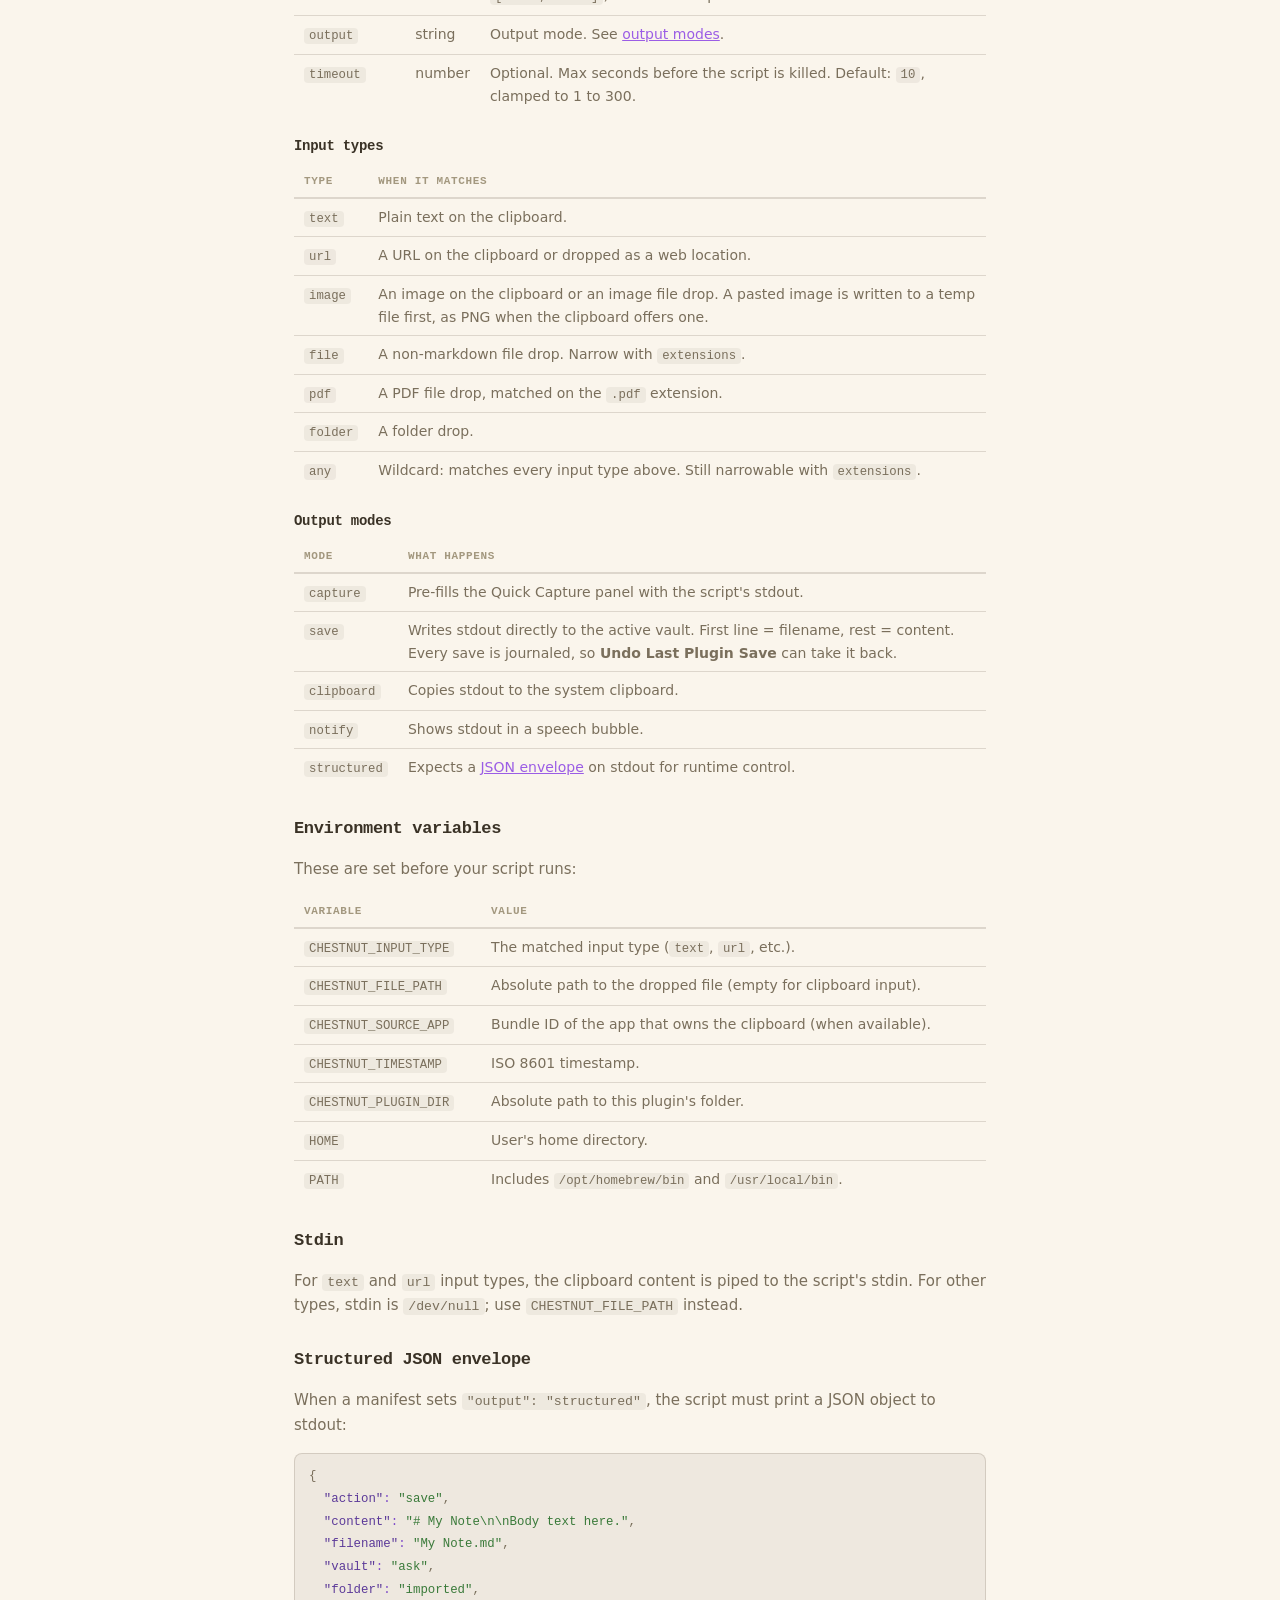
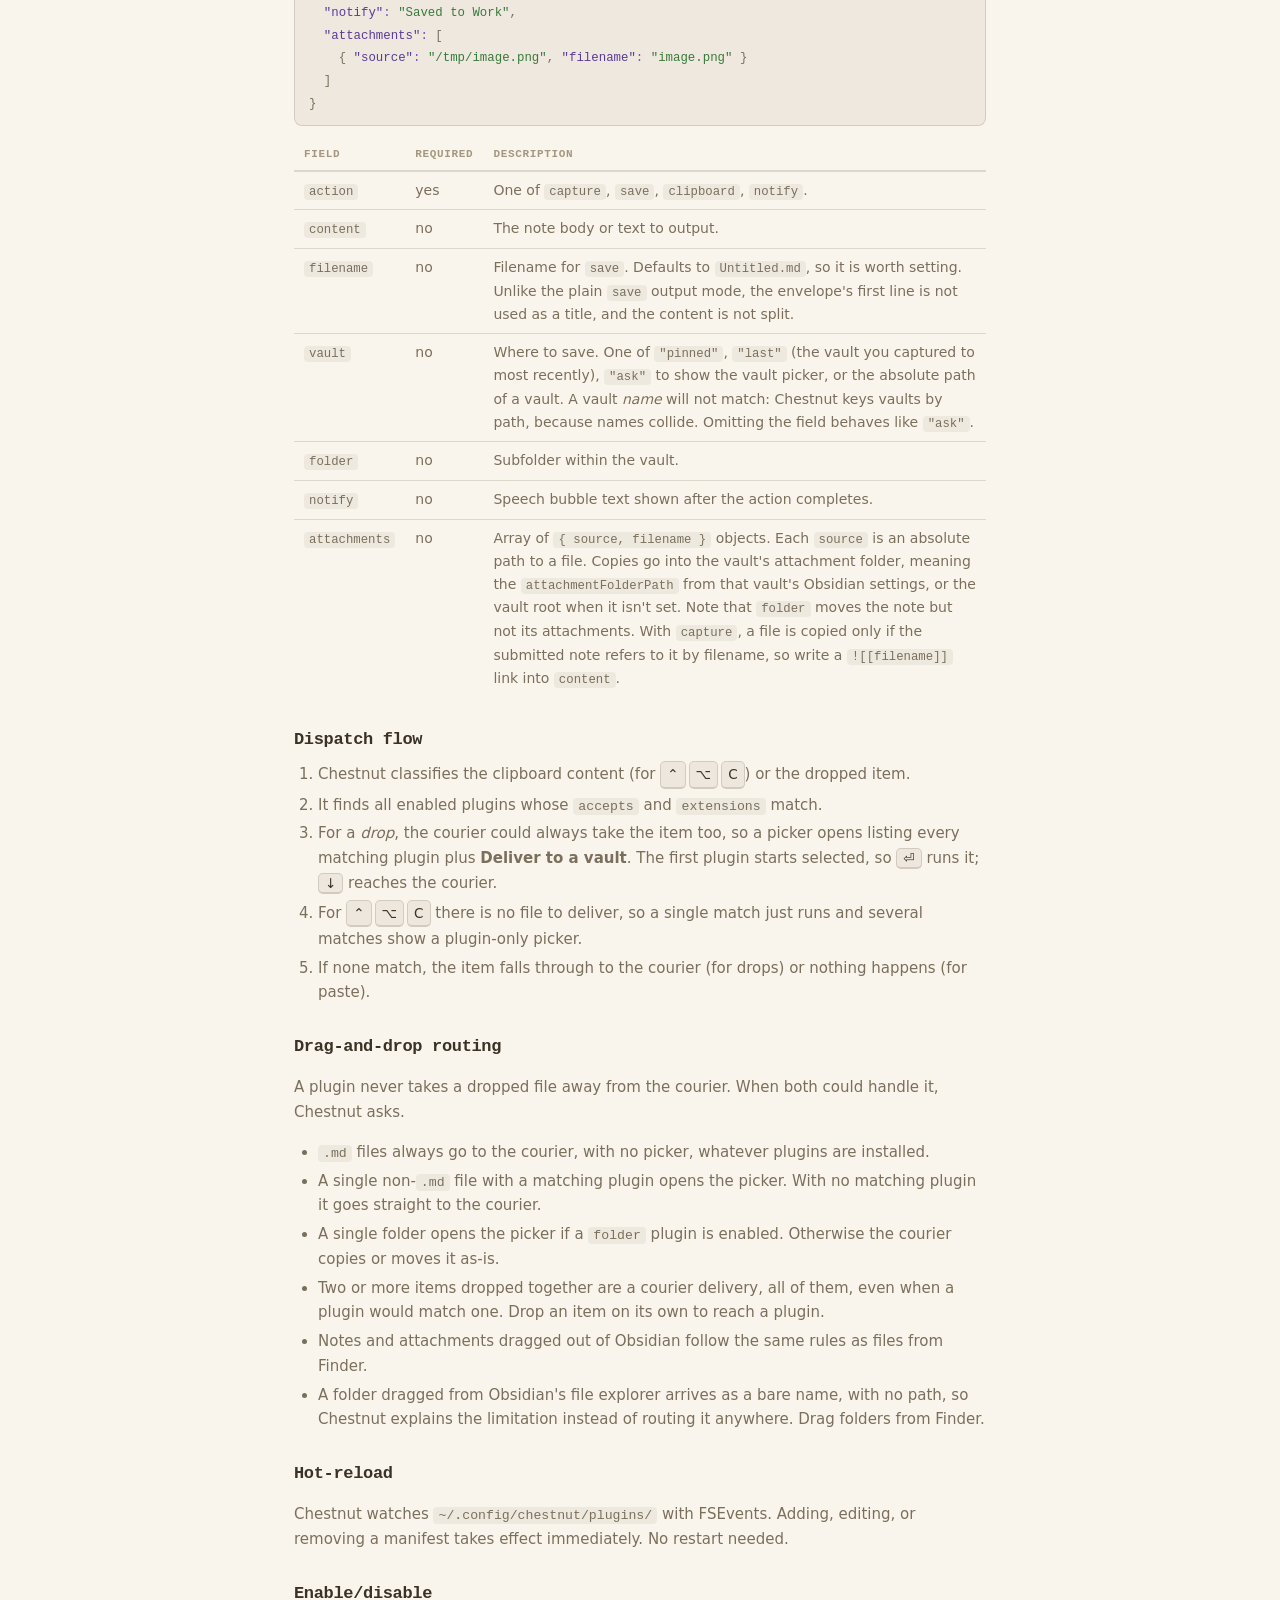
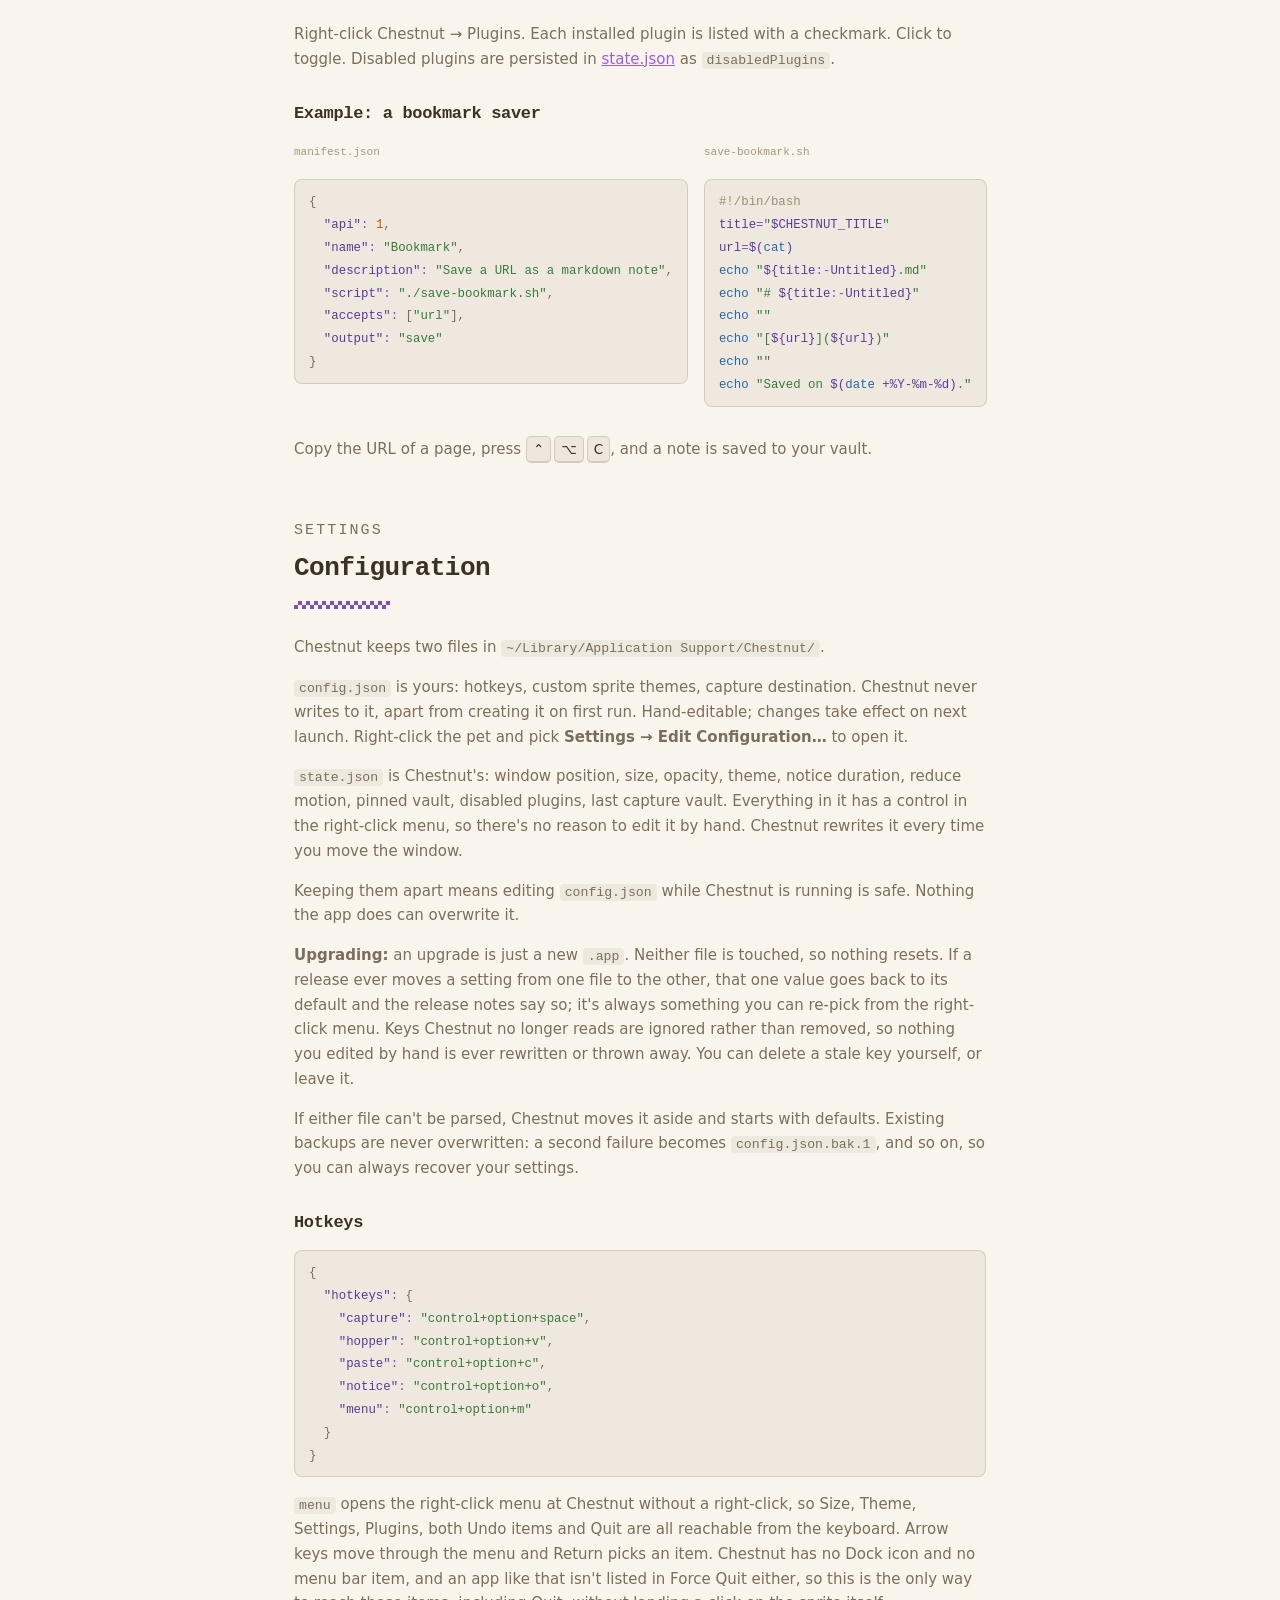
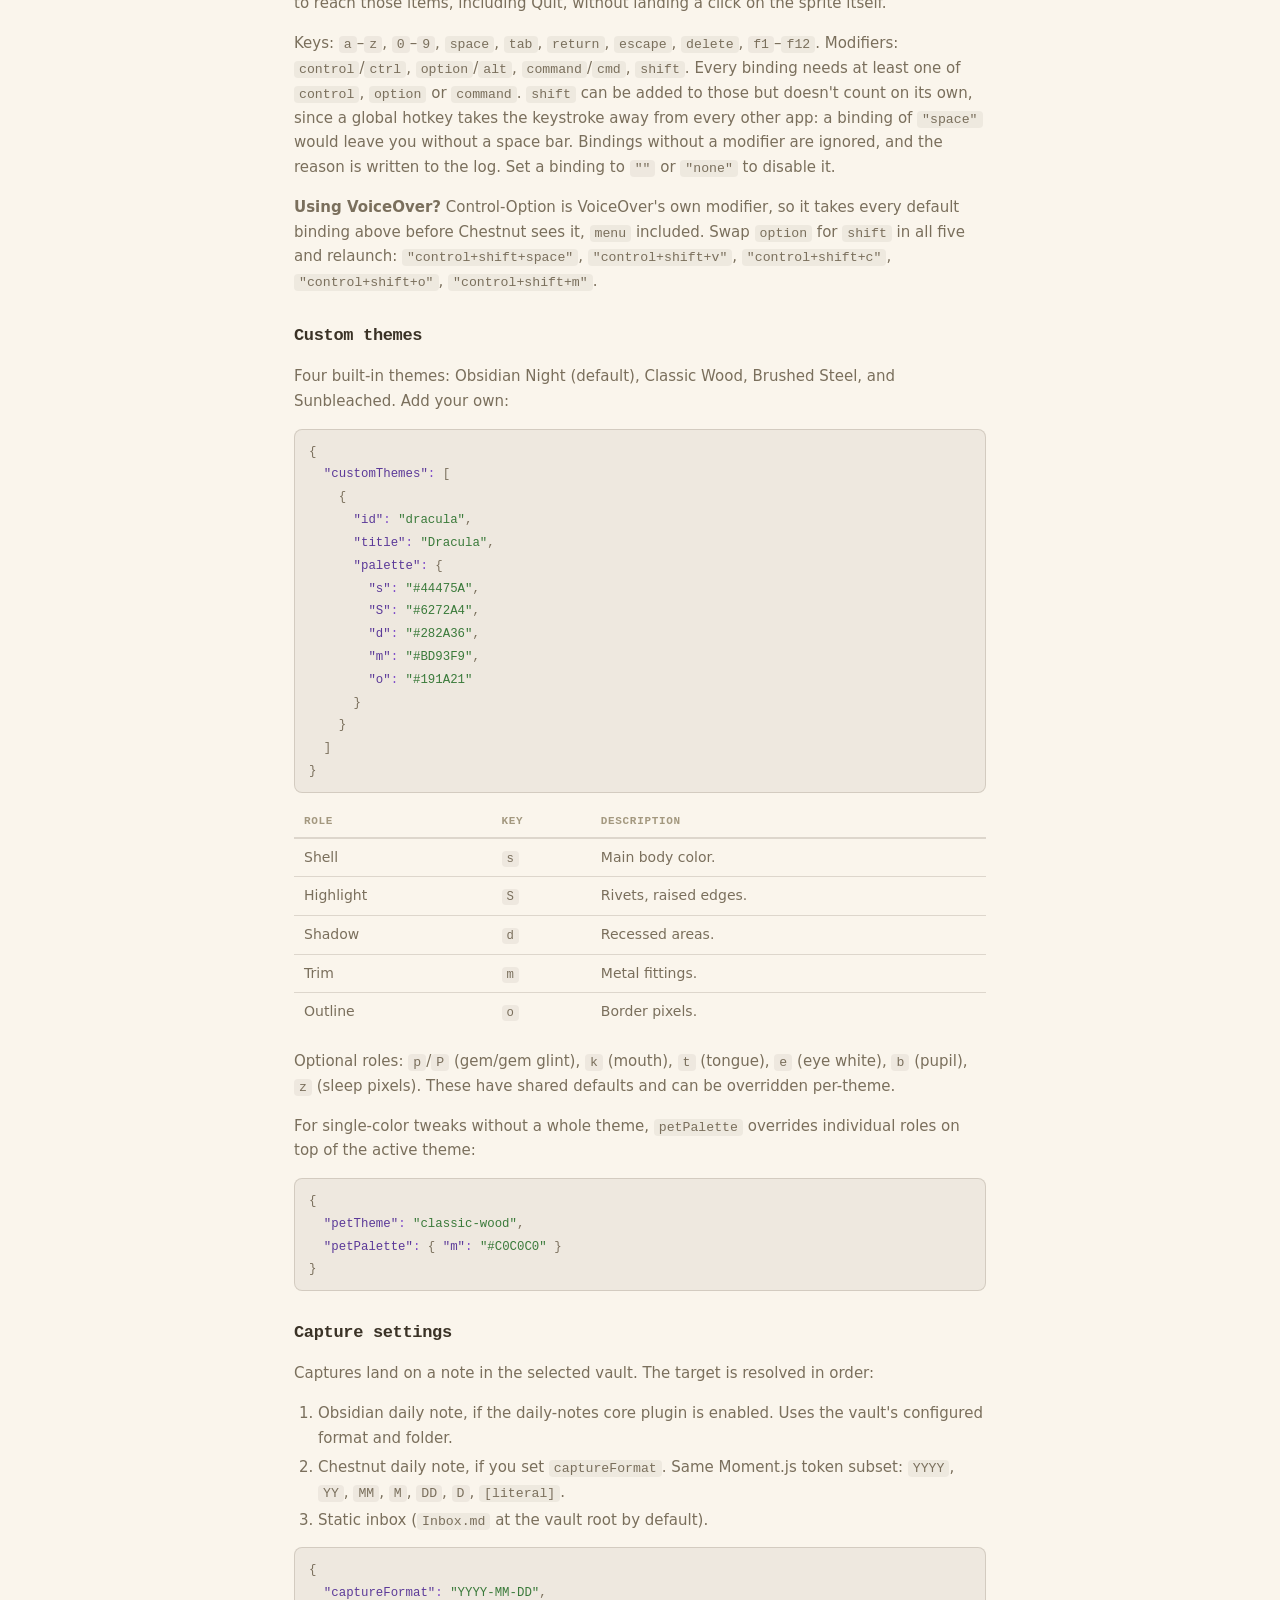
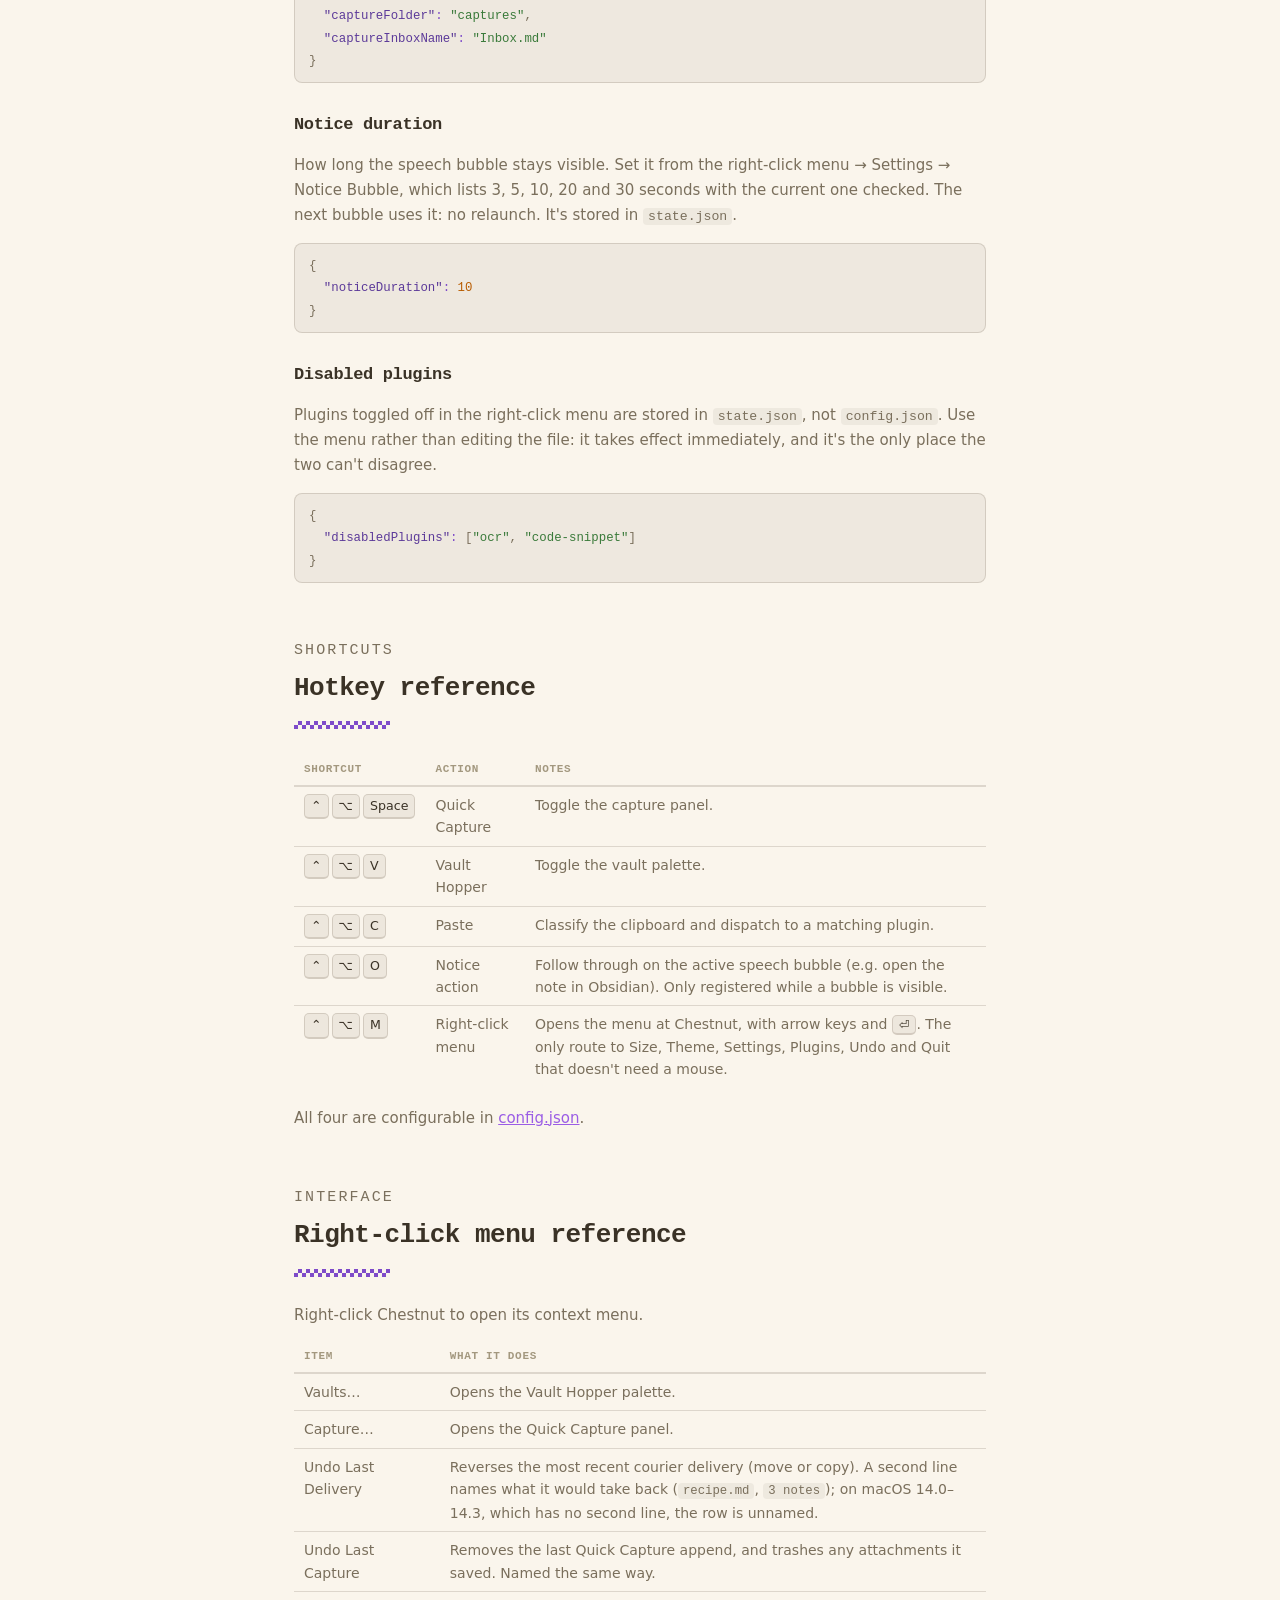
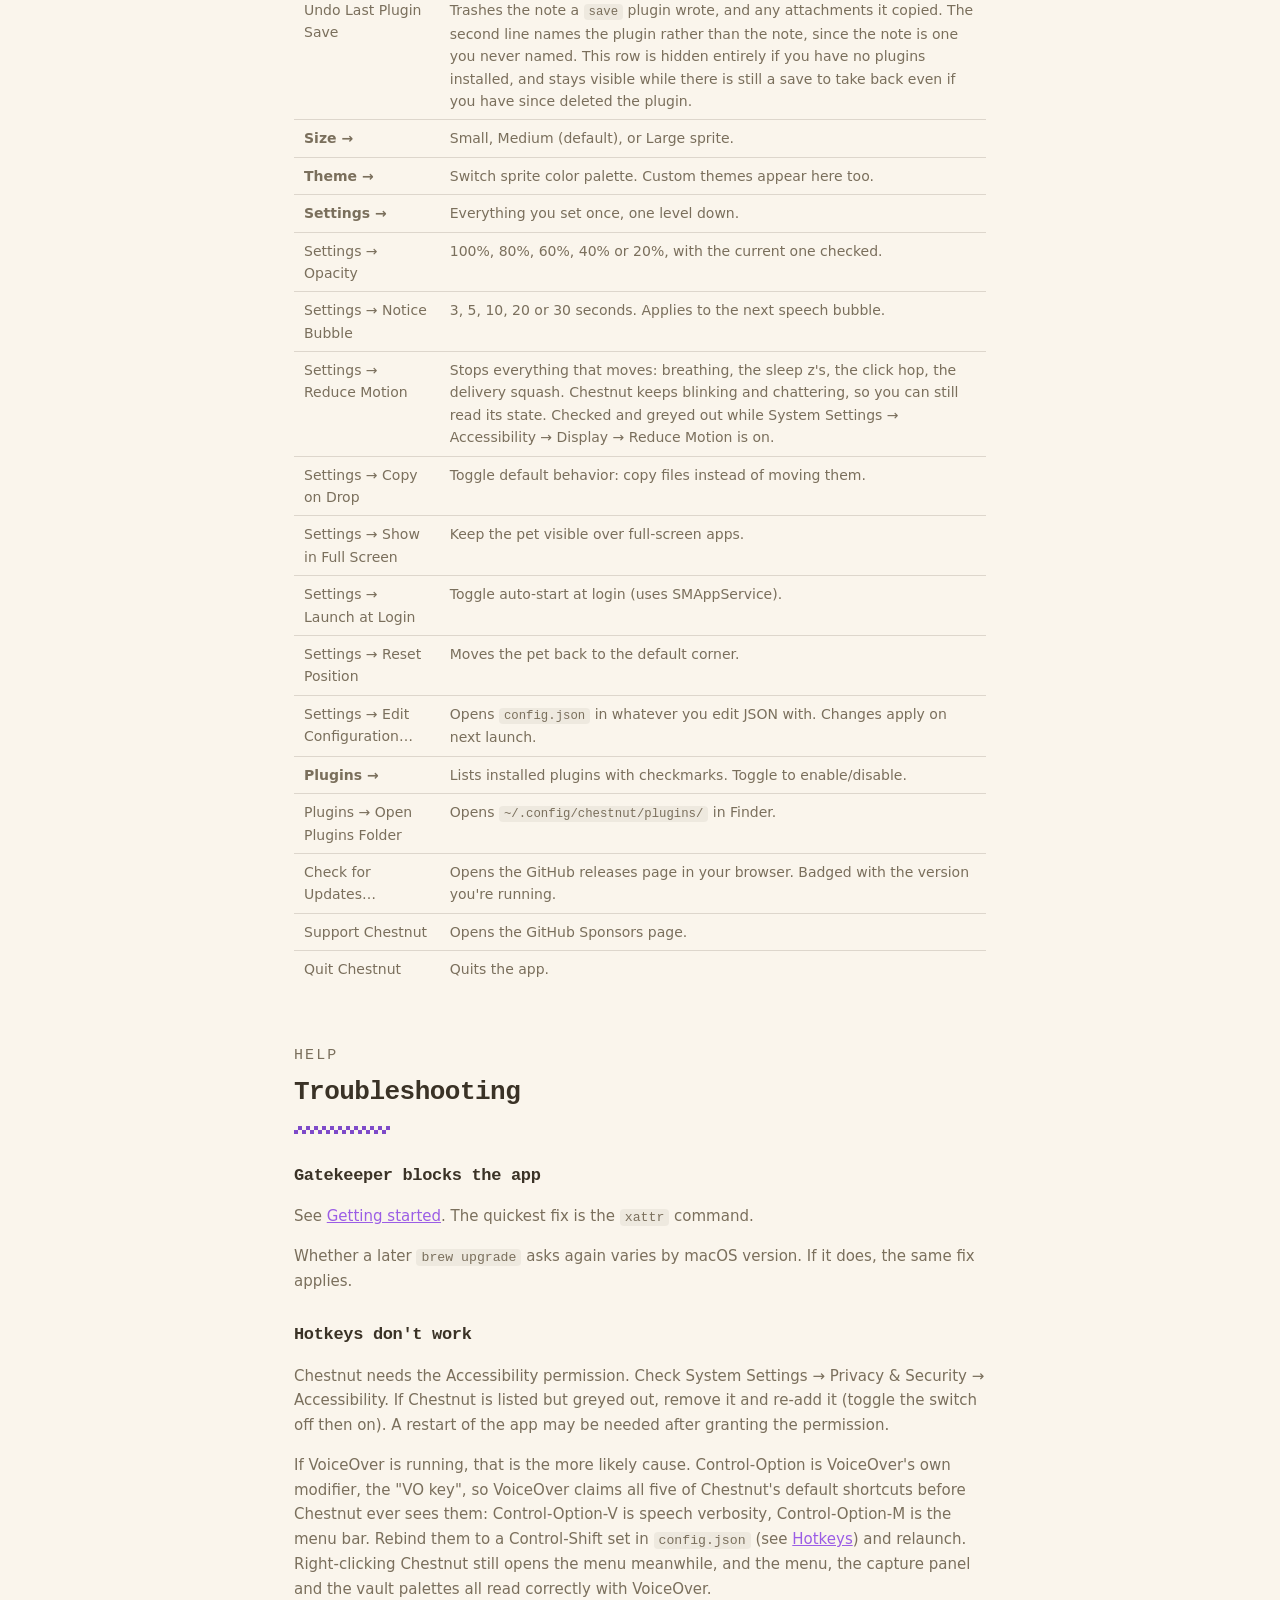
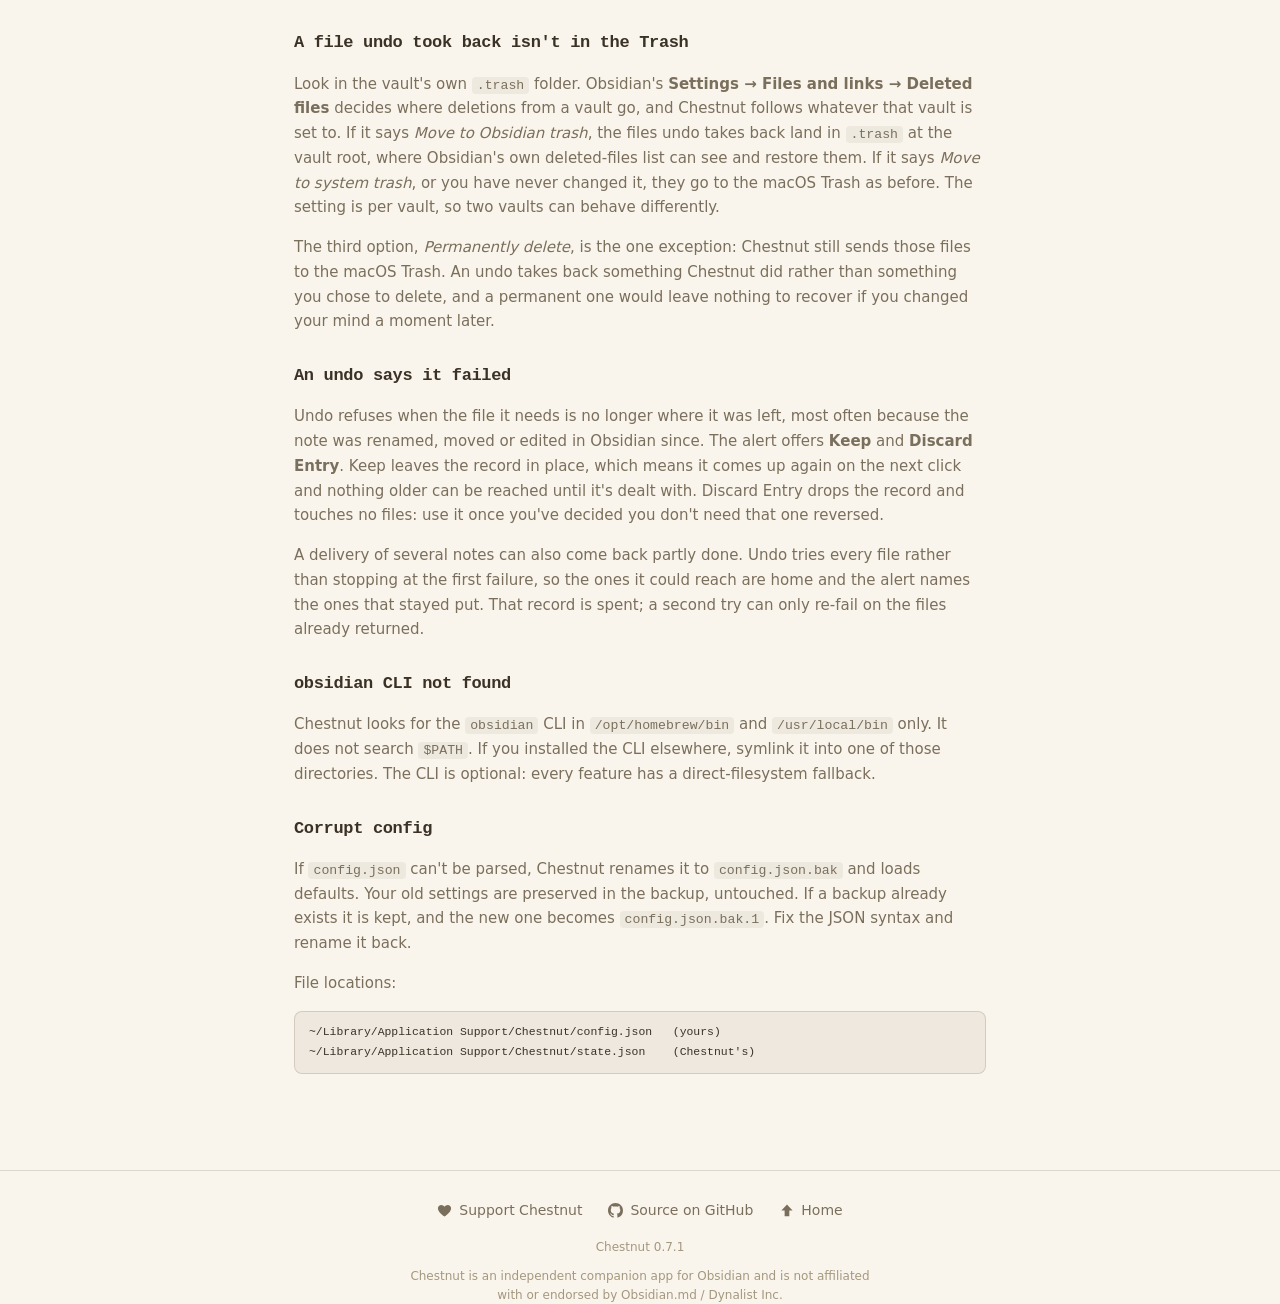
==== commit d376d5b2: "Send undone files to whichever trash the vault uses Obsidian lets each vault say where deleted files" ====
--- a/docs/guide.html
+++ b/docs/guide.html
@@ -224,7 +224,7 @@
         <thead><tr><th>Mode</th><th>What happens</th></tr></thead>
         <tbody>
           <tr><td><code>capture</code></td><td>Pre-fills the Quick Capture panel with the script's stdout.</td></tr>
-          <tr><td><code>save</code></td><td>Writes stdout directly to the active vault. First line = filename, rest = content.</td></tr>
+          <tr><td><code>save</code></td><td>Writes stdout directly to the active vault. First line = filename, rest = content. Every save is journaled, so <strong>Undo Last Plugin Save</strong> can take it back.</td></tr>
           <tr><td><code>clipboard</code></td><td>Copies stdout to the system clipboard.</td></tr>
           <tr><td><code>notify</code></td><td>Shows stdout in a speech bubble.</td></tr>
           <tr><td><code>structured</code></td><td>Expects a <a href="#structured-envelope">JSON envelope</a> on stdout for runtime control.</td></tr>
@@ -608,6 +608,7 @@
           <tr><td>Capture&hellip;</td><td>Opens the Quick Capture panel.</td></tr>
           <tr><td>Undo Last Delivery</td><td>Reverses the most recent courier delivery (move or copy). A second line names what it would take back (<code>recipe.md</code>, <code>3 notes</code>); on macOS 14.0&ndash;14.3, which has no second line, the row is unnamed.</td></tr>
           <tr><td>Undo Last Capture</td><td>Removes the last Quick Capture append, and trashes any attachments it saved. Named the same way.</td></tr>
+          <tr><td>Undo Last Plugin Save</td><td>Trashes the note a <code>save</code> plugin wrote, and any attachments it copied. The second line names the plugin rather than the note, since the note is one you never named. This row is hidden entirely if you have no plugins installed, and stays visible while there is still a save to take back even if you have since deleted the plugin.</td></tr>
           <tr><td><strong>Size &rarr;</strong></td><td>Small, Medium (default), or Large sprite.</td></tr>
           <tr><td><strong>Theme &rarr;</strong></td><td>Switch sprite color palette. Custom themes appear here too.</td></tr>
           <tr><td><strong>Settings &rarr;</strong></td><td>Everything you set once, one level down.</td></tr>
@@ -661,6 +662,26 @@
       <a href="#hotkey-config">Hotkeys</a>) and relaunch. Right-clicking
       Chestnut still opens the menu meanwhile, and the menu, the capture panel
       and the vault palettes all read correctly with VoiceOver.
+    </p>
+
+    <h3>A file undo took back isn't in the Trash</h3>
+    <p>
+      Look in the vault's own <code>.trash</code> folder. Obsidian's
+      <strong>Settings &rarr; Files and links &rarr; Deleted files</strong>
+      decides where deletions from a vault go, and Chestnut follows whatever
+      that vault is set to. If it says <em>Move to Obsidian trash</em>, the
+      files undo takes back land in <code>.trash</code> at the vault root,
+      where Obsidian's own deleted-files list can see and restore them. If it
+      says <em>Move to system trash</em>, or you have never changed it, they go
+      to the macOS Trash as before. The setting is per vault, so two vaults can
+      behave differently.
+    </p>
+    <p>
+      The third option, <em>Permanently delete</em>, is the one exception:
+      Chestnut still sends those files to the macOS Trash. An undo takes back
+      something Chestnut did rather than something you chose to delete, and a
+      permanent one would leave nothing to recover if you changed your mind a
+      moment later.
     </p>
 
     <h3>An undo says it failed</h3>
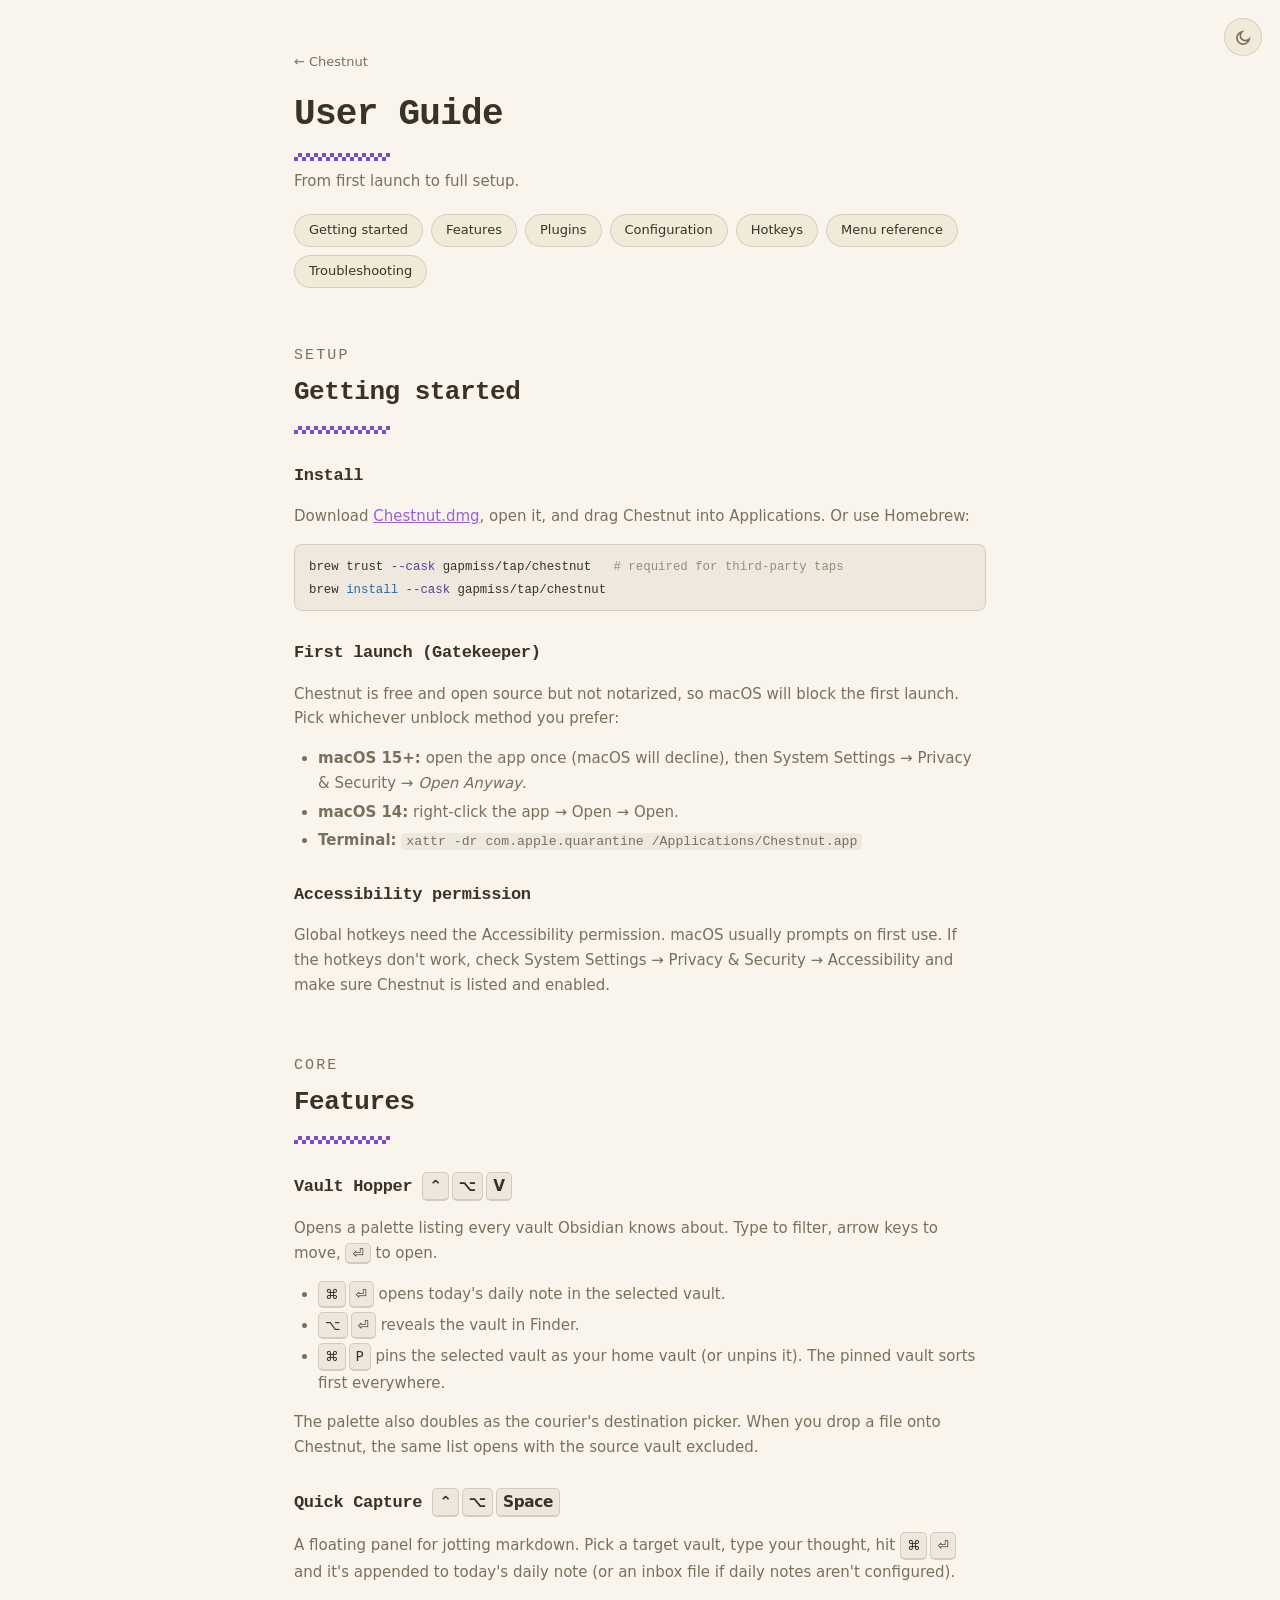
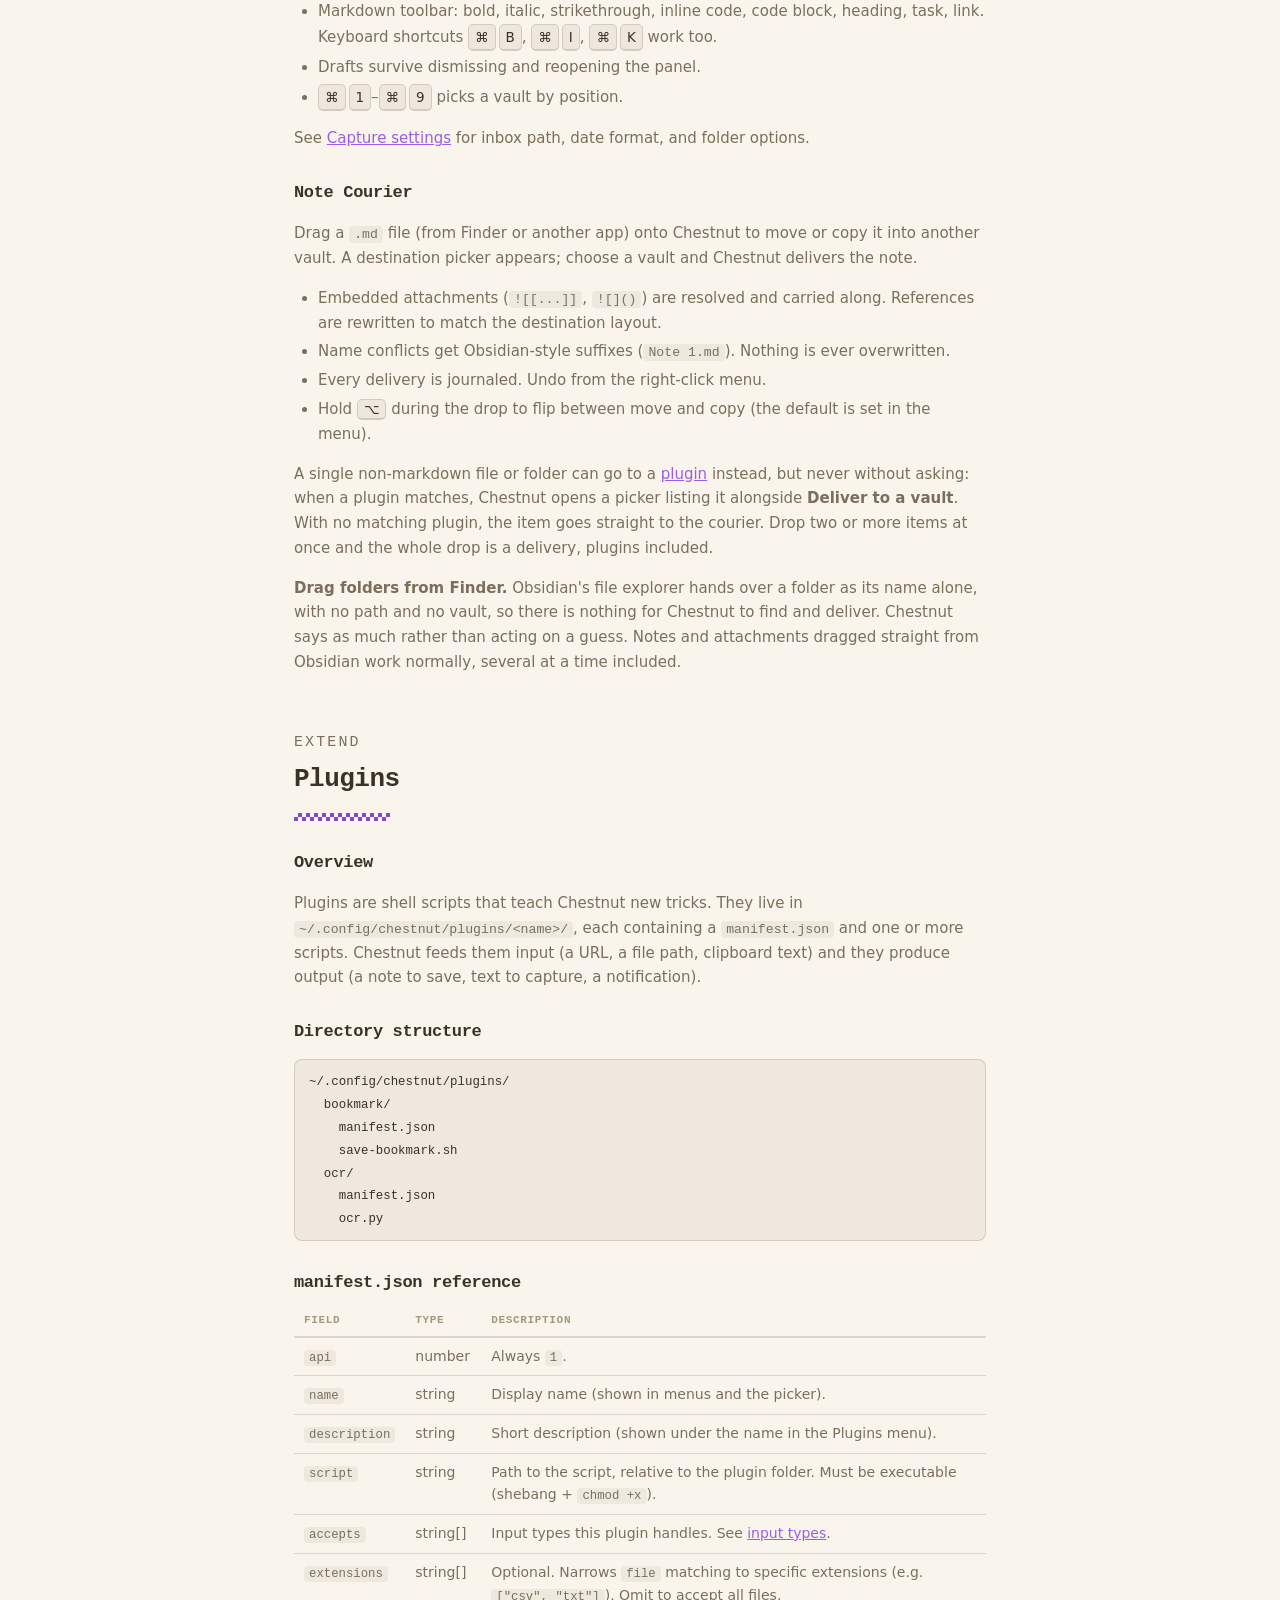
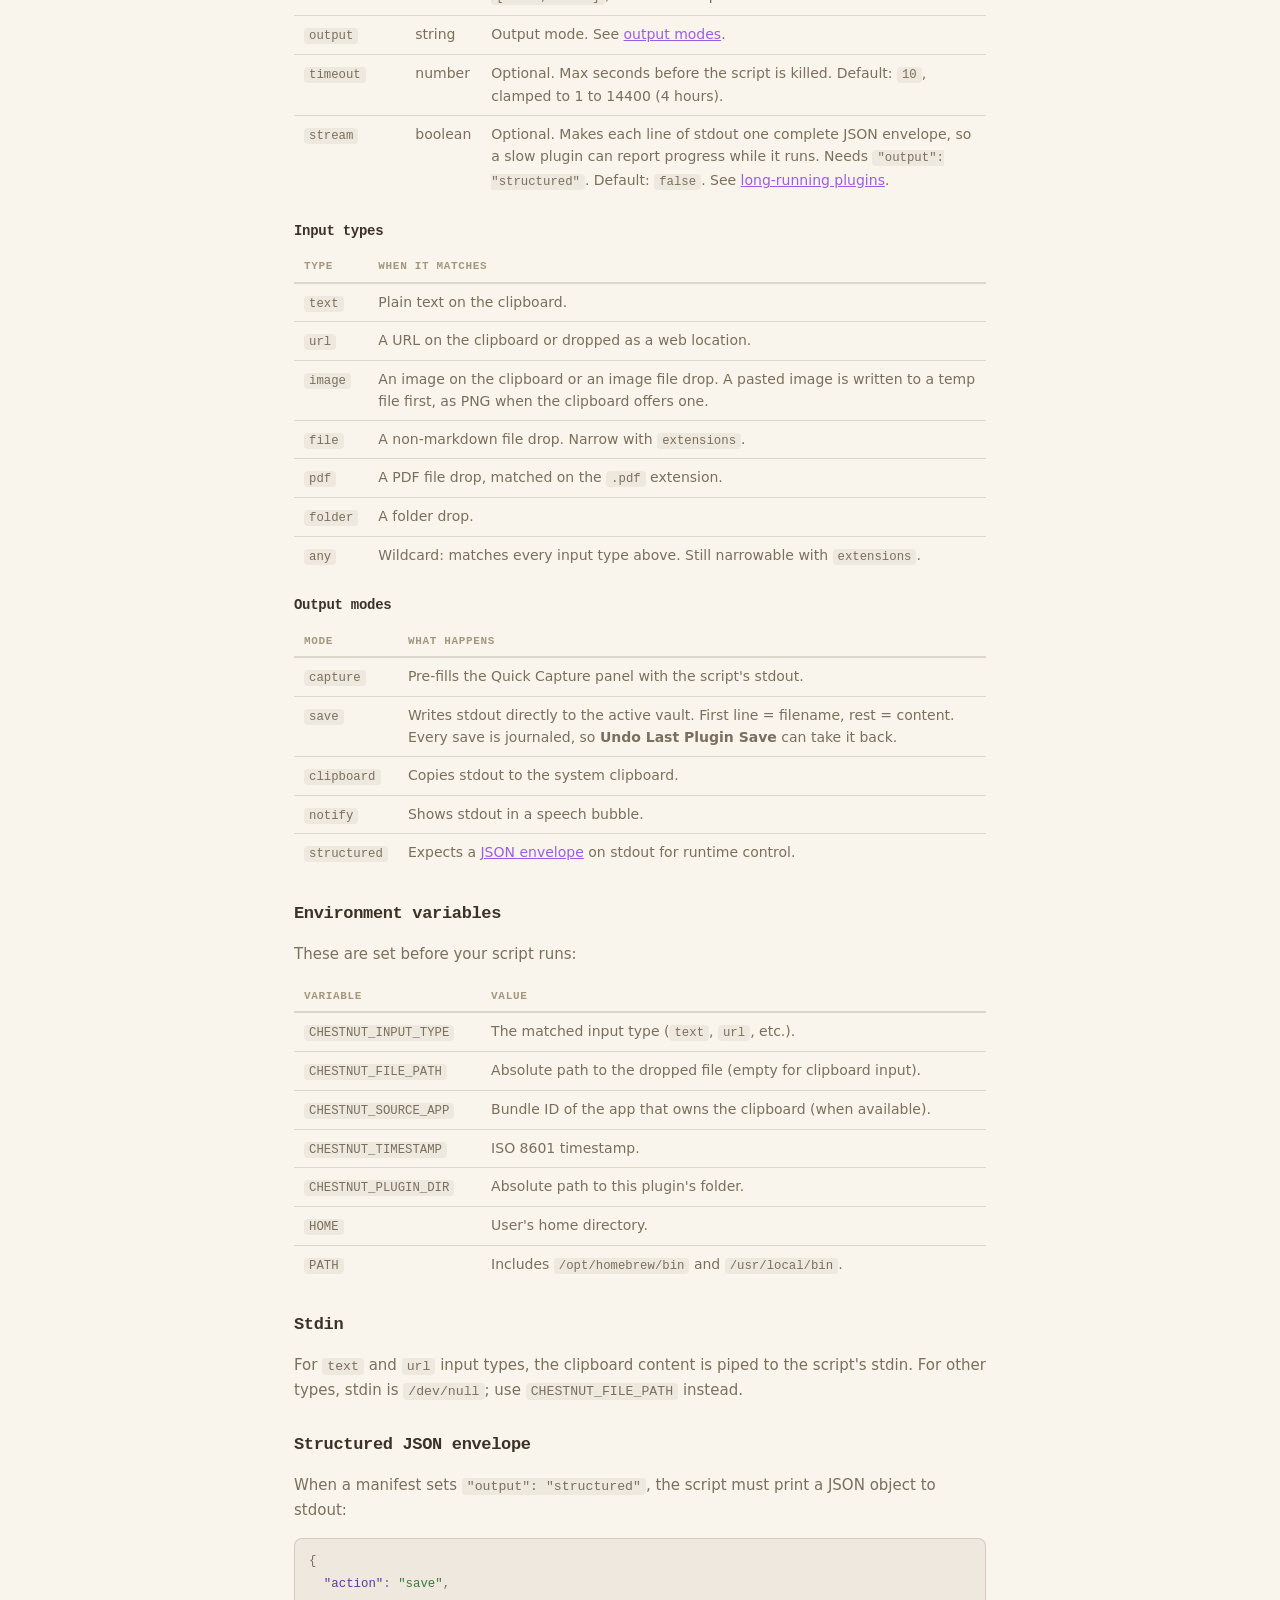
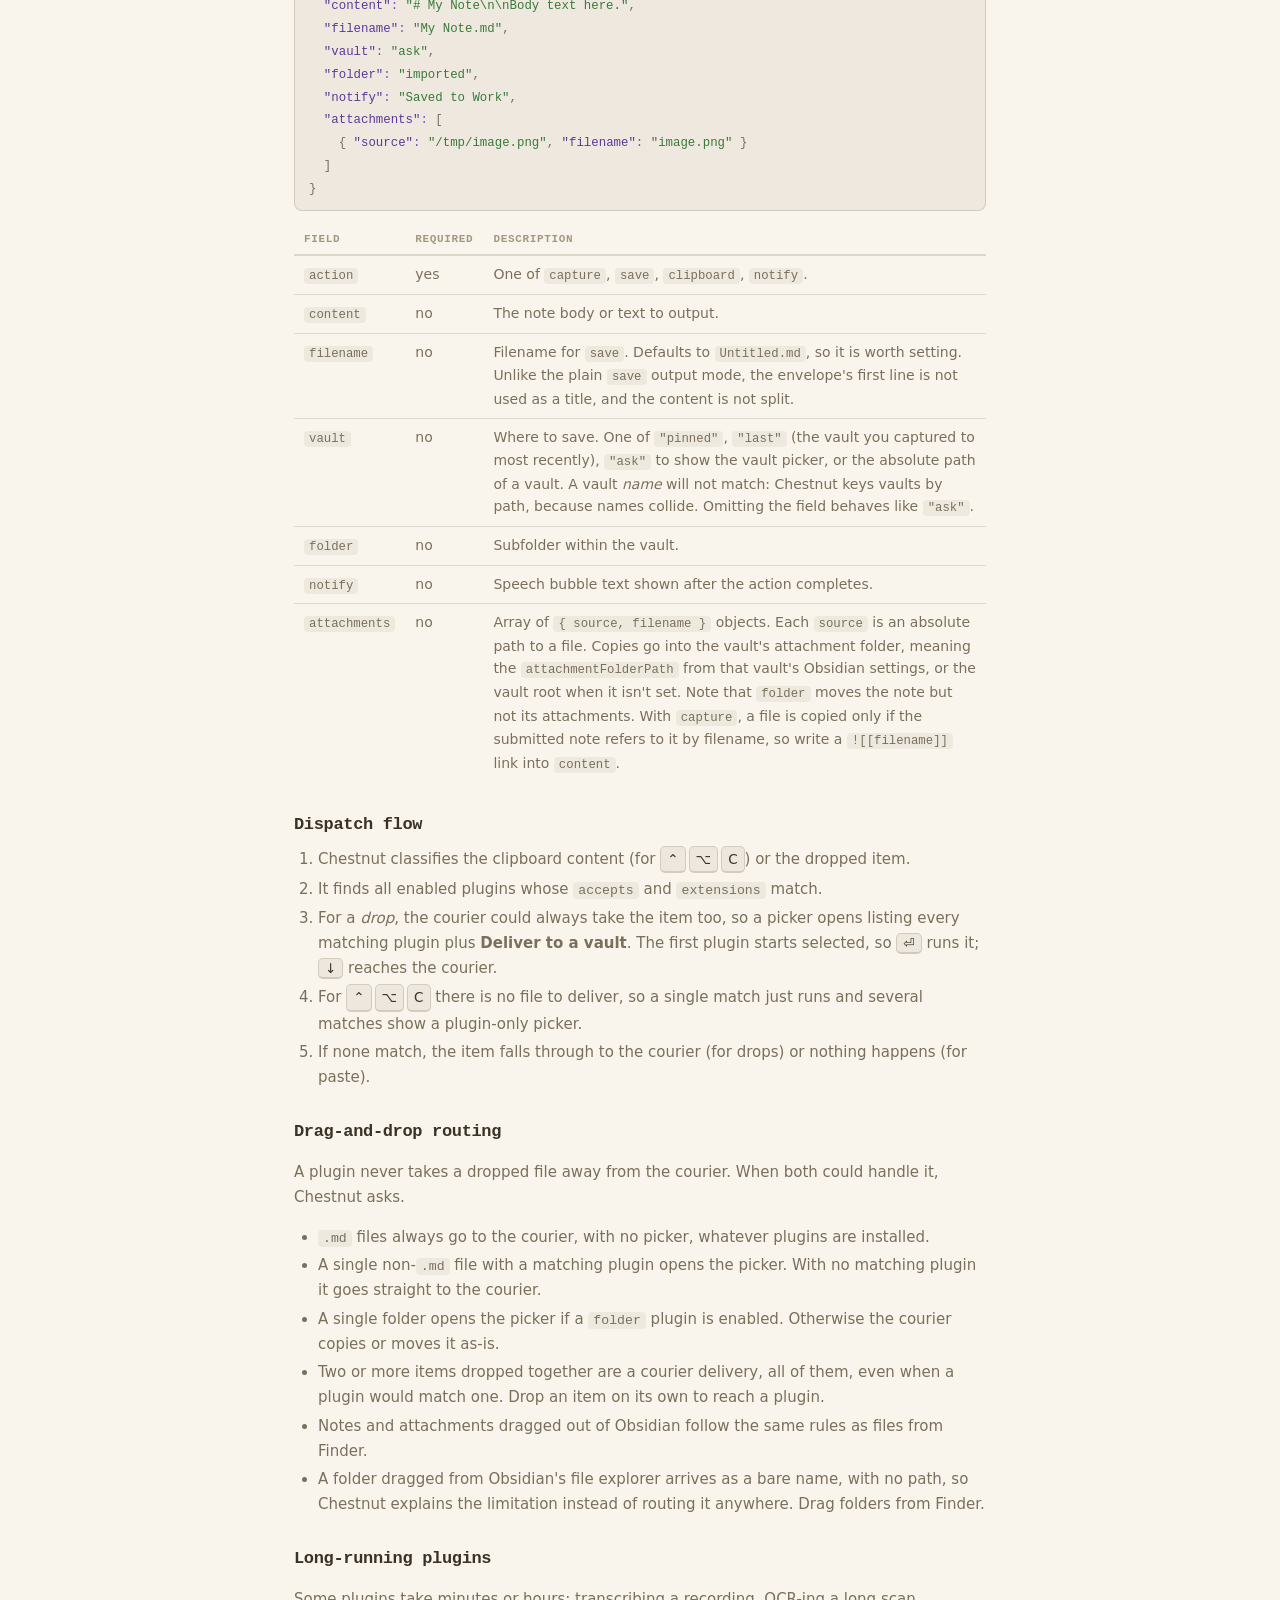
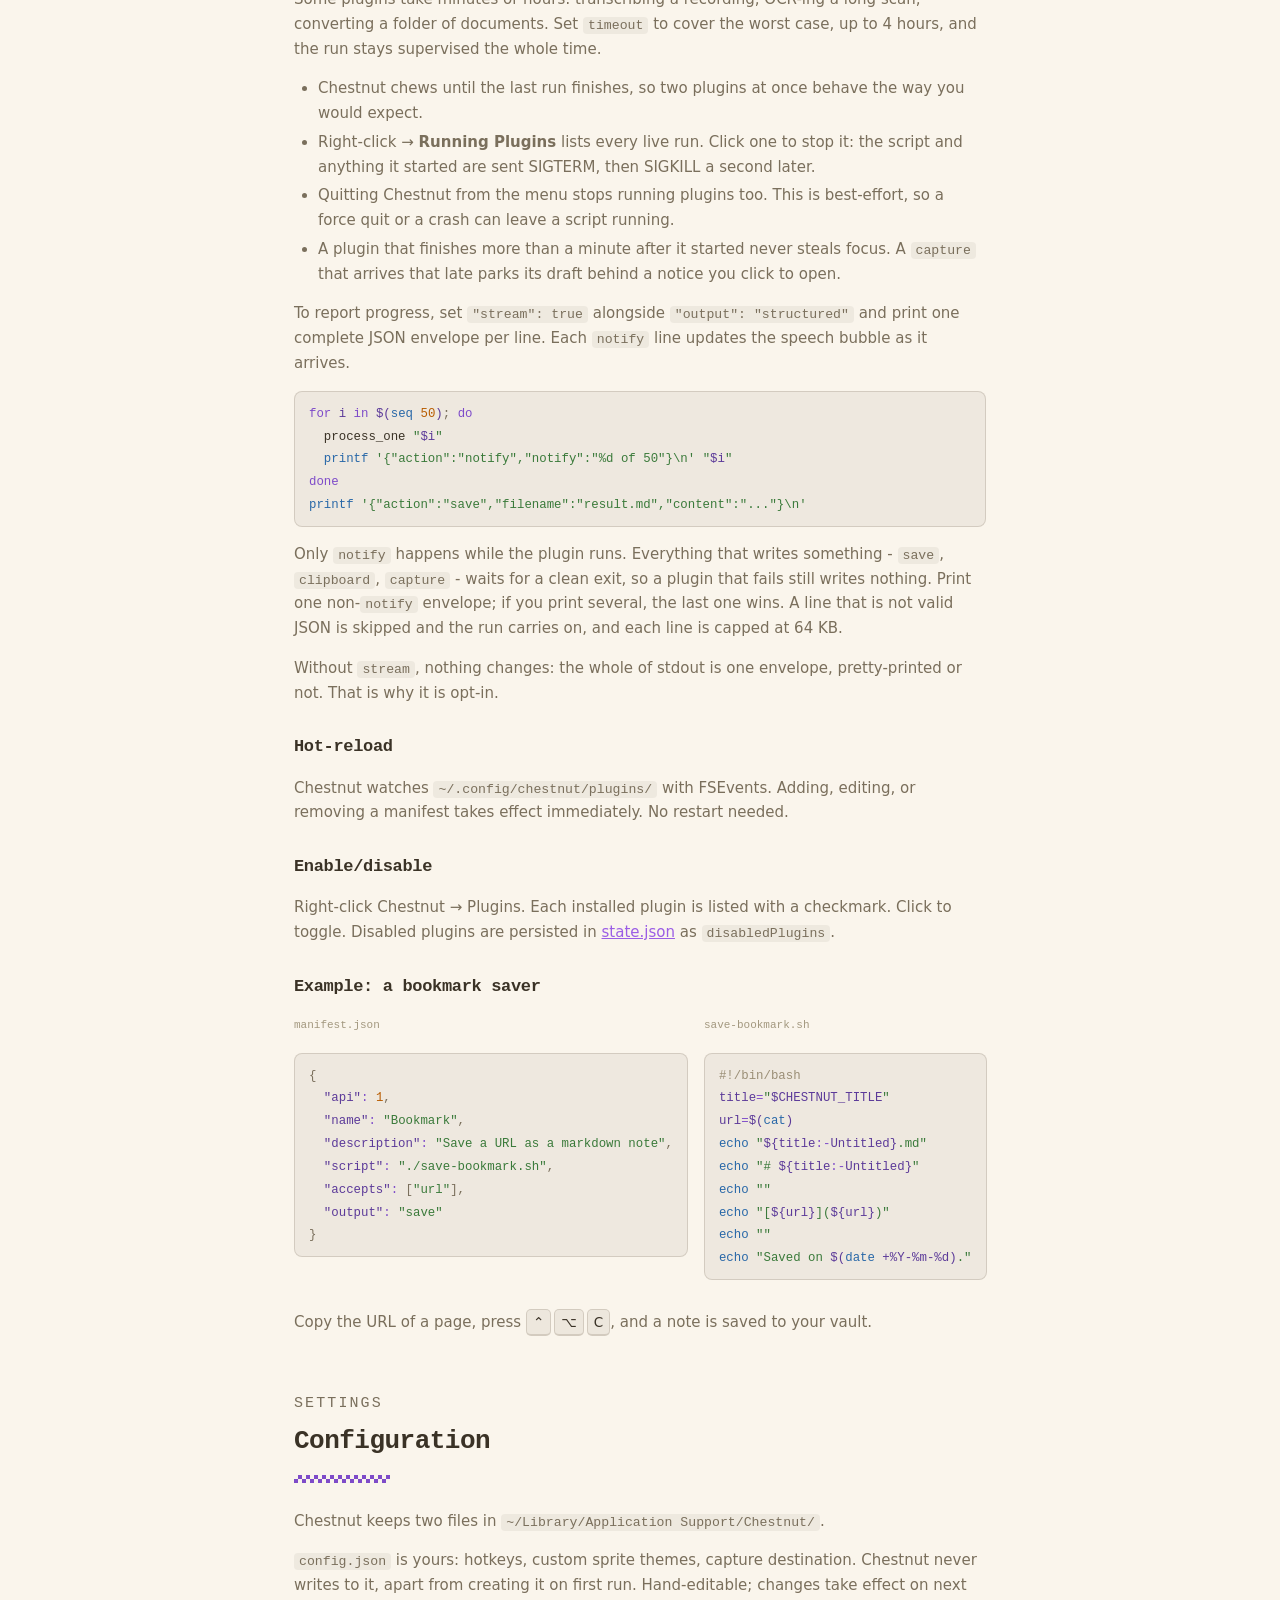
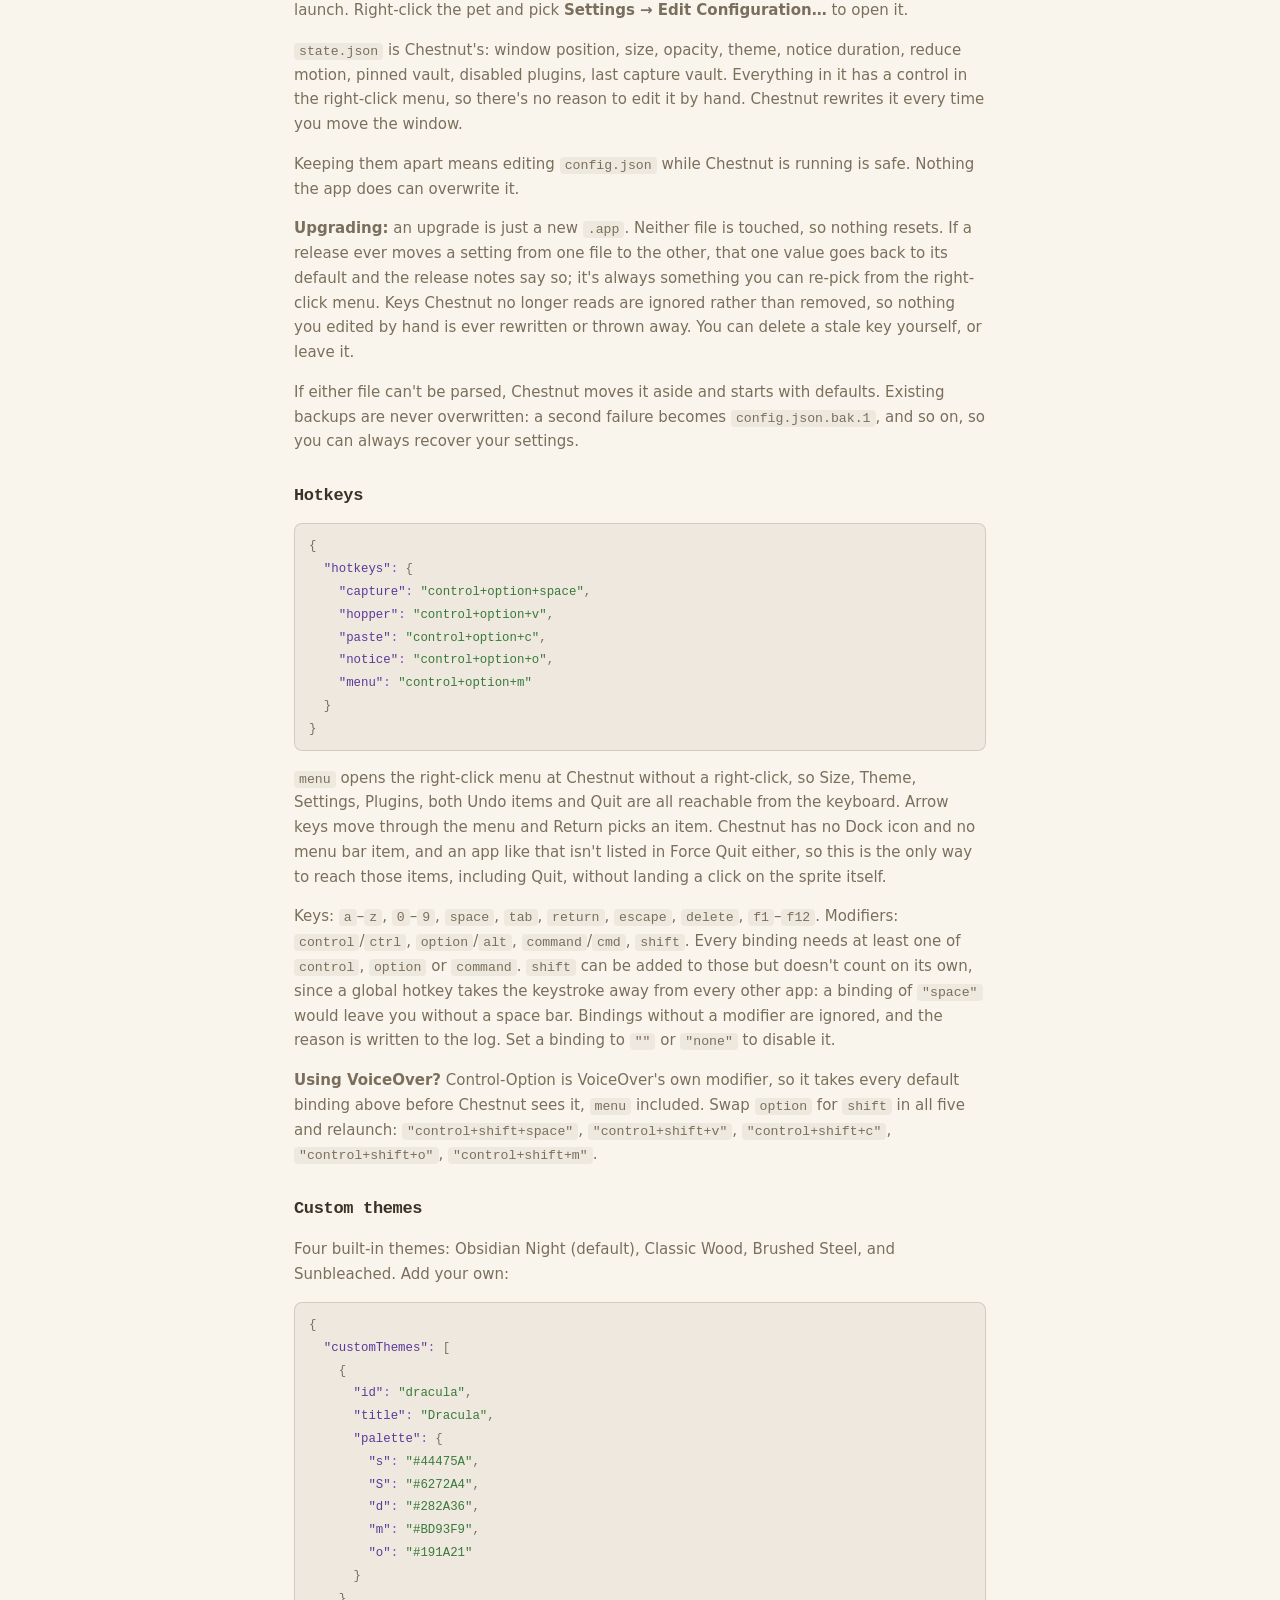
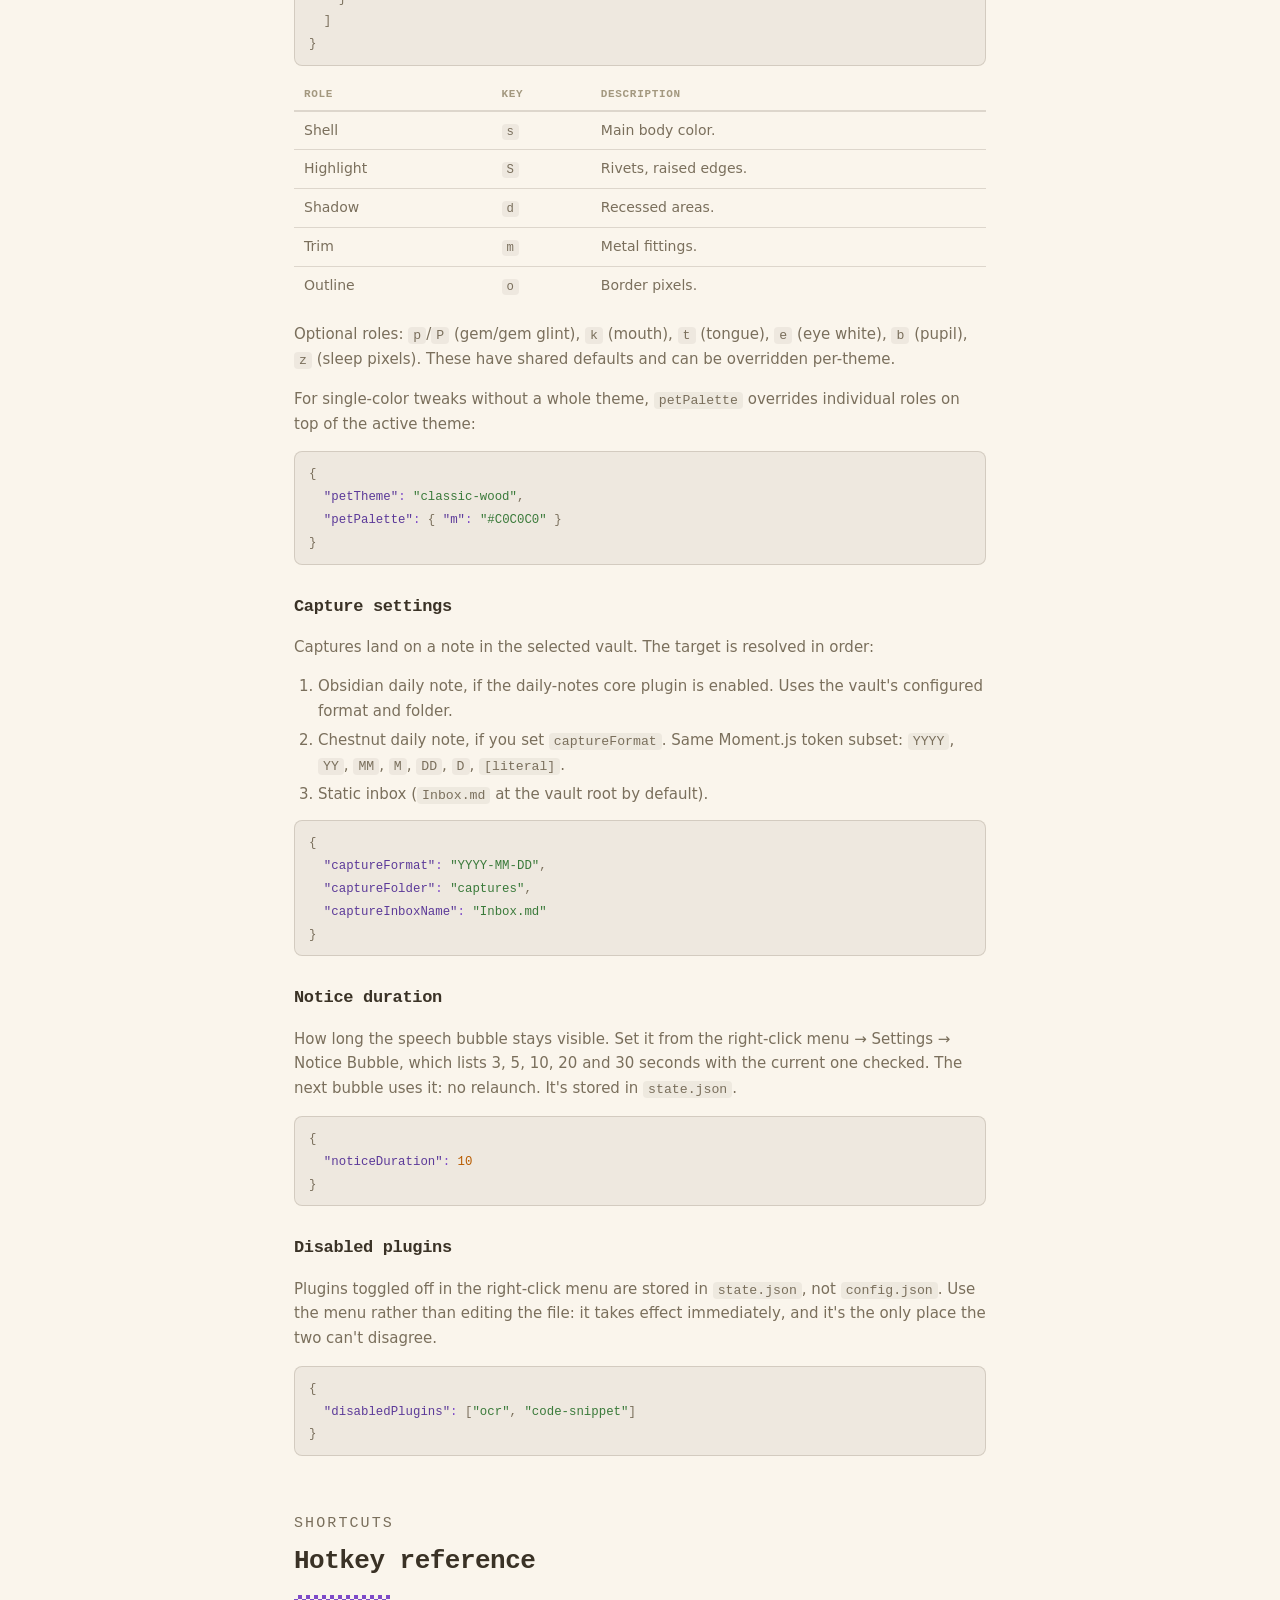
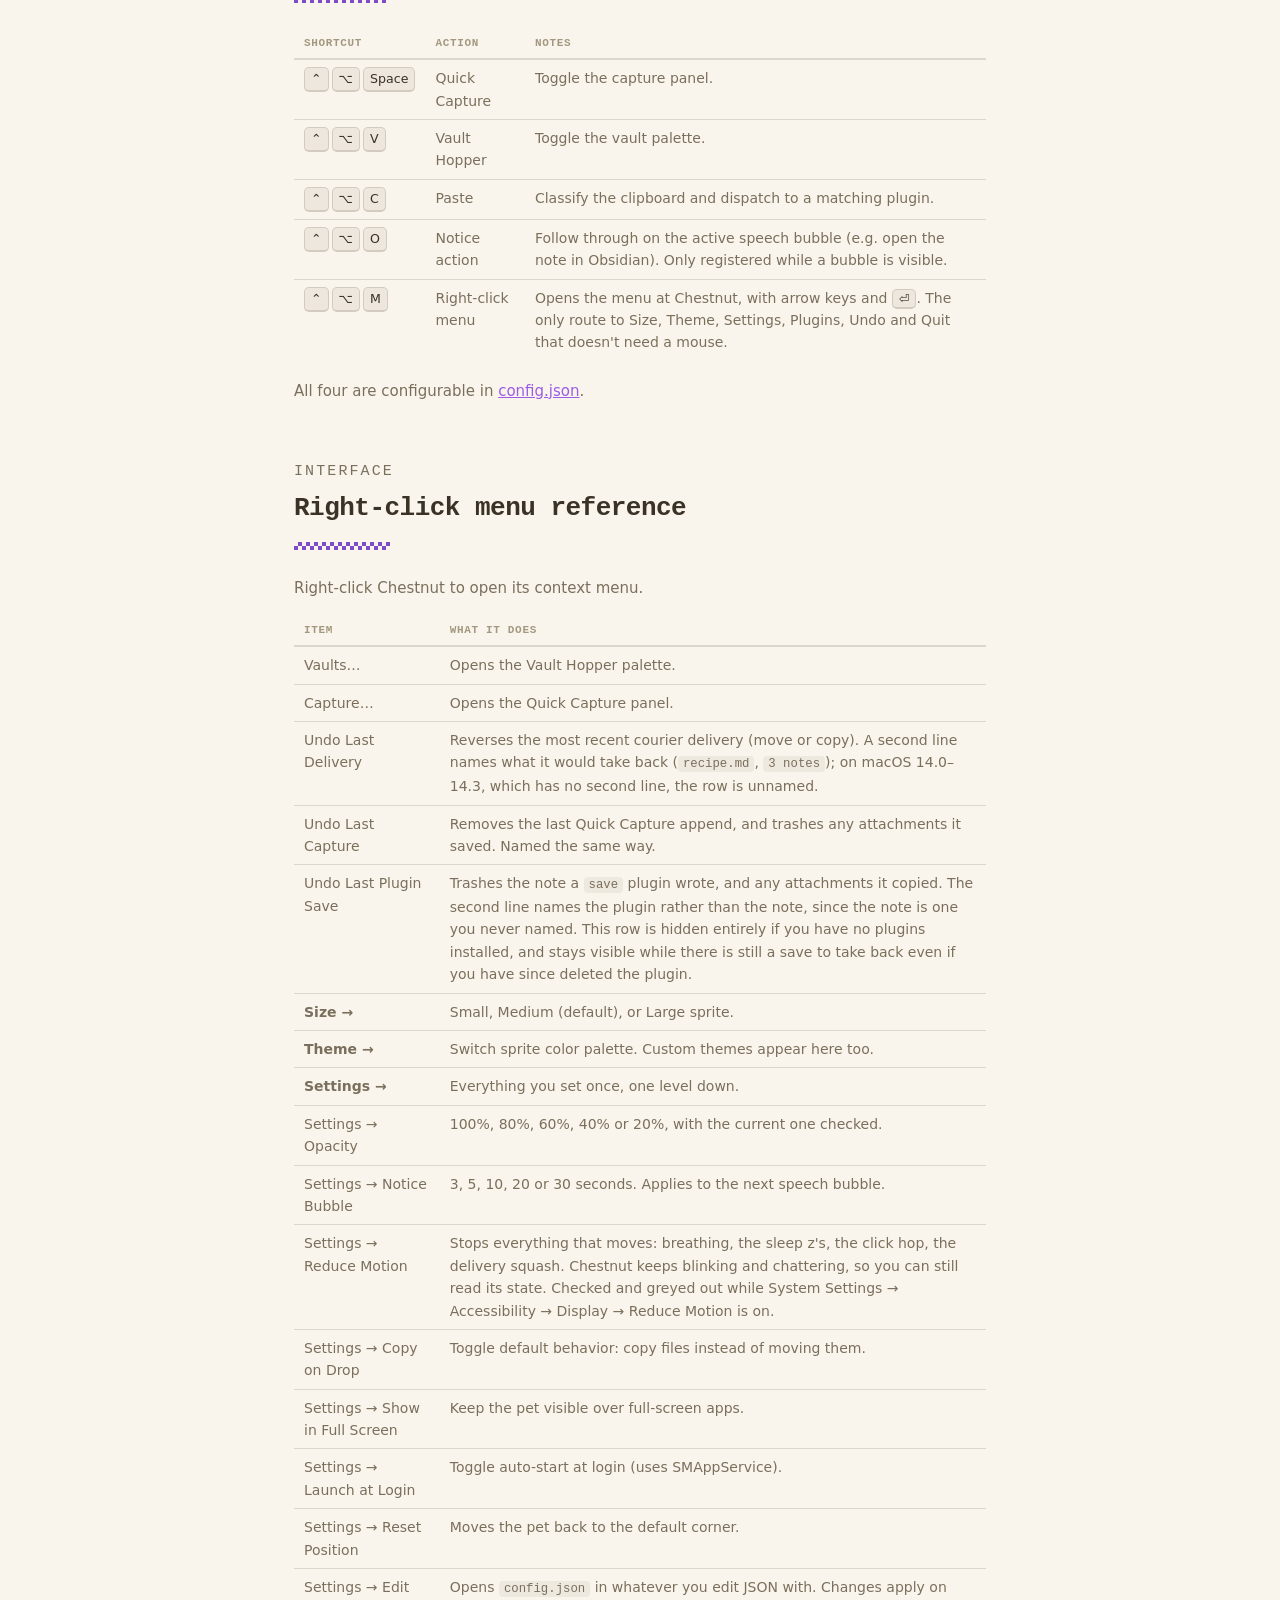
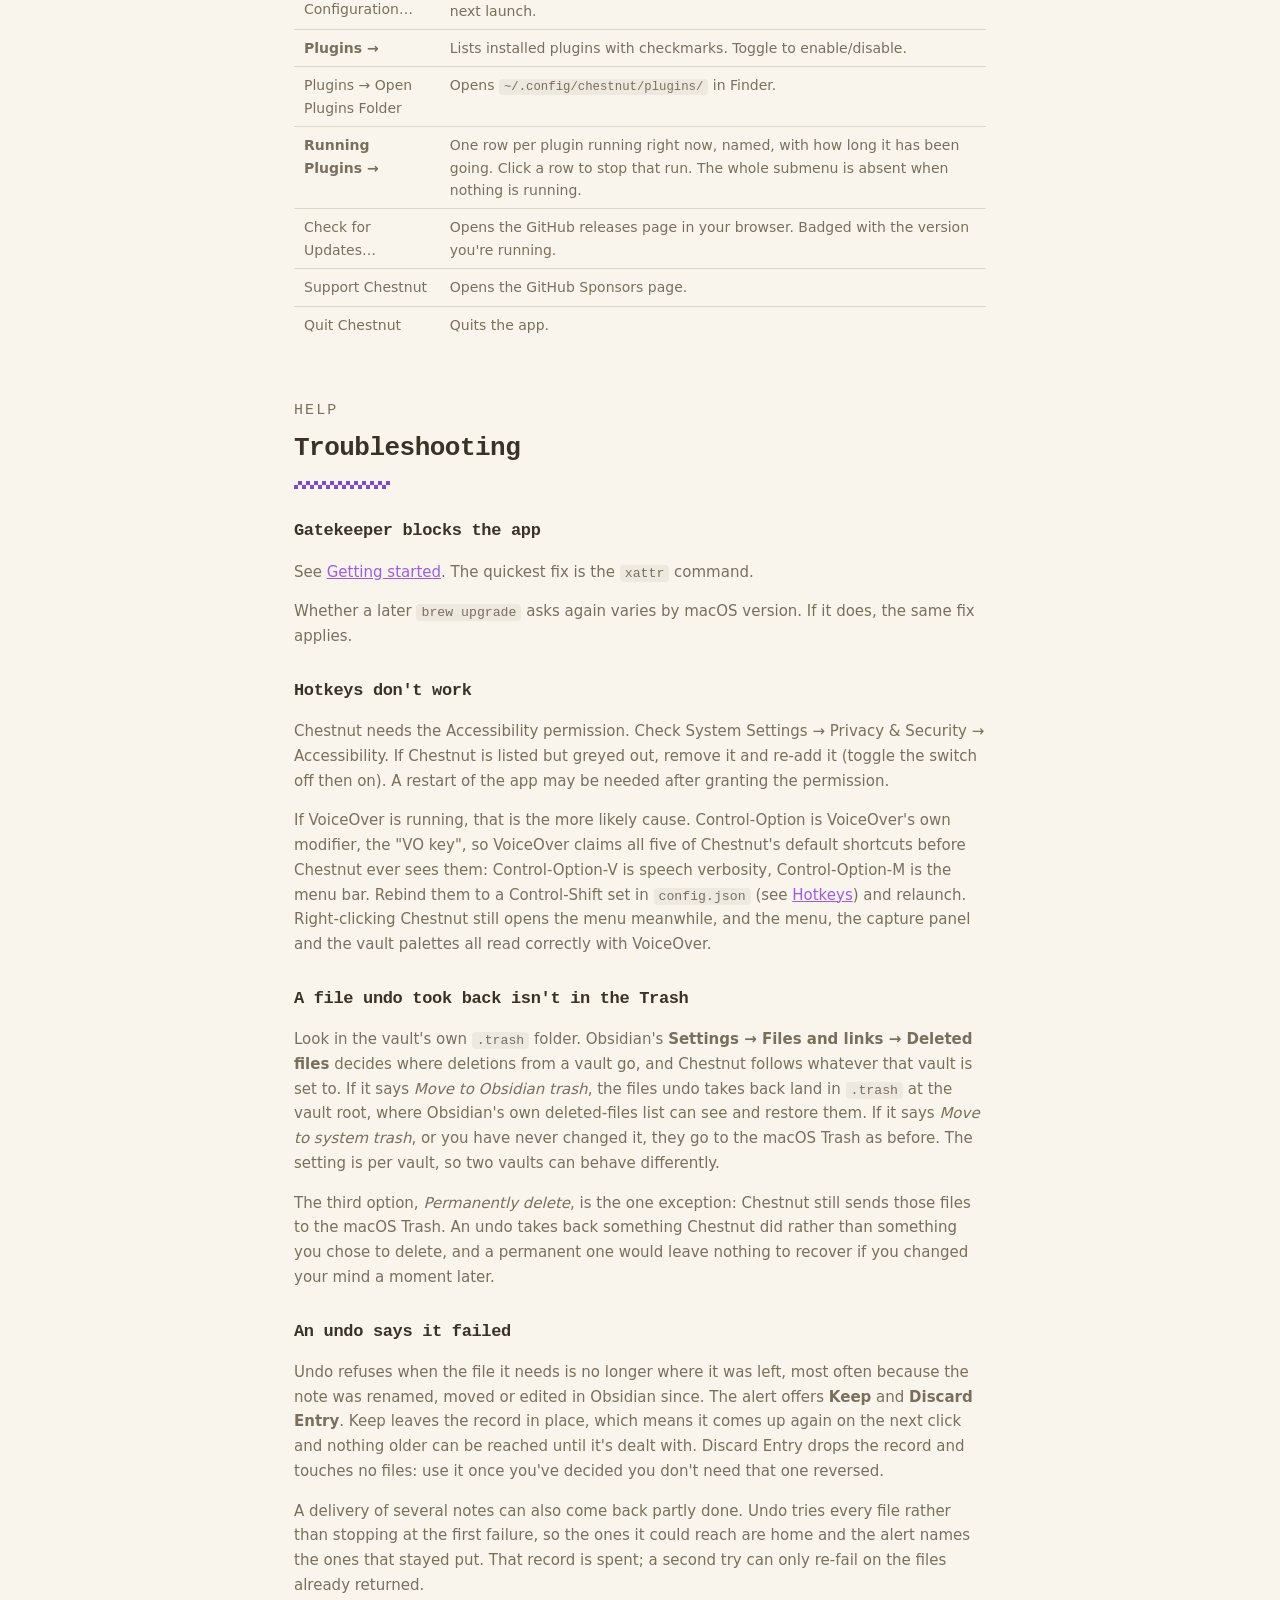
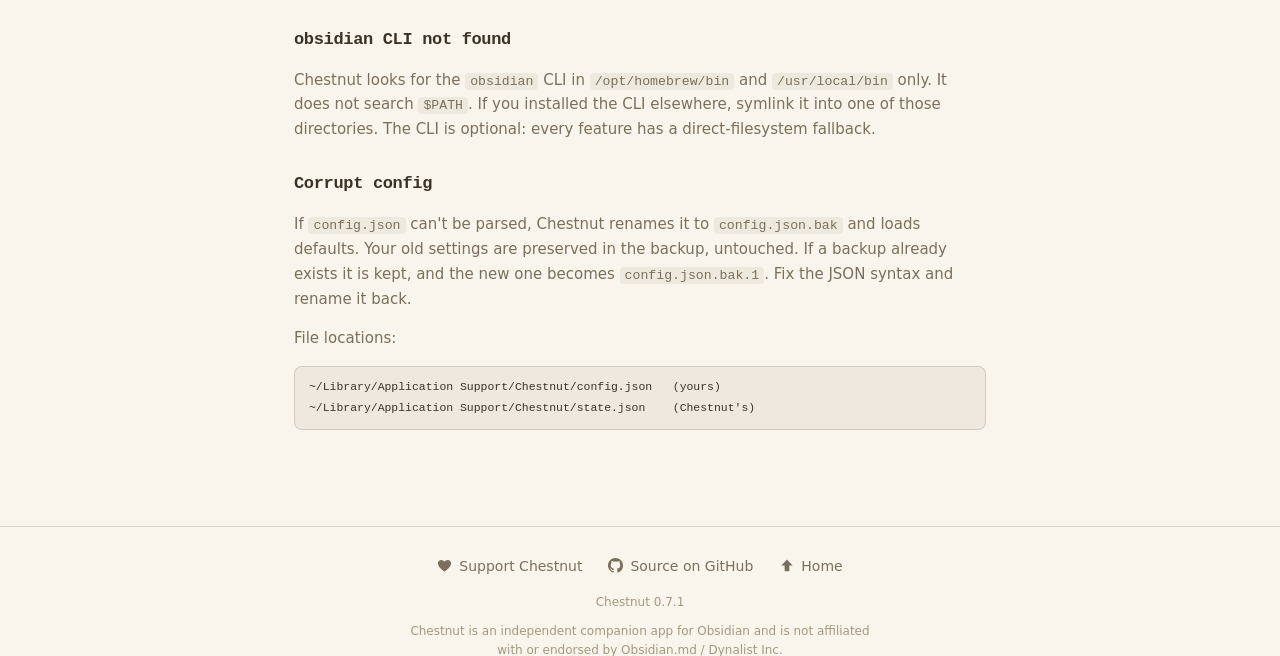
==== commit 8cd5c1aa: "Bring long-running plugins under supervision A plugin was killed after 300 seconds, which ruled out " ====
--- a/docs/guide.html
+++ b/docs/guide.html
@@ -197,7 +197,8 @@
           <tr><td><code>accepts</code></td><td>string[]</td><td>Input types this plugin handles. See <a href="#input-types">input types</a>.</td></tr>
           <tr><td><code>extensions</code></td><td>string[]</td><td>Optional. Narrows <code>file</code> matching to specific extensions (e.g. <code>["csv", "txt"]</code>). Omit to accept all files.</td></tr>
           <tr><td><code>output</code></td><td>string</td><td>Output mode. See <a href="#output-modes">output modes</a>.</td></tr>
-          <tr><td><code>timeout</code></td><td>number</td><td>Optional. Max seconds before the script is killed. Default: <code>10</code>, clamped to 1 to 300.</td></tr>
+          <tr><td><code>timeout</code></td><td>number</td><td>Optional. Max seconds before the script is killed. Default: <code>10</code>, clamped to 1 to 14400 (4 hours).</td></tr>
+          <tr><td><code>stream</code></td><td>boolean</td><td>Optional. Makes each line of stdout one complete JSON envelope, so a slow plugin can report progress while it runs. Needs <code>"output": "structured"</code>. Default: <code>false</code>. See <a href="#long-running">long-running plugins</a>.</td></tr>
         </tbody>
       </table>
     </div>
@@ -327,6 +328,49 @@
           name, with no path, so Chestnut explains the limitation instead of
           routing it anywhere. Drag folders from Finder.</li>
     </ul>
+
+    <h3 id="long-running">Long-running plugins</h3>
+    <p>
+      Some plugins take minutes or hours: transcribing a recording, OCR-ing a
+      long scan, converting a folder of documents. Set <code>timeout</code> to
+      cover the worst case, up to 4 hours, and the run stays supervised the
+      whole time.
+    </p>
+    <ul>
+      <li>Chestnut chews until the last run finishes, so two plugins at once
+          behave the way you would expect.</li>
+      <li>Right-click &rarr; <strong>Running Plugins</strong> lists every live
+          run. Click one to stop it: the script and anything it started are
+          sent SIGTERM, then SIGKILL a second later.</li>
+      <li>Quitting Chestnut from the menu stops running plugins too. This is
+          best-effort, so a force quit or a crash can leave a script running.</li>
+      <li>A plugin that finishes more than a minute after it started never
+          steals focus. A <code>capture</code> that arrives that late parks its
+          draft behind a notice you click to open.</li>
+    </ul>
+    <p>
+      To report progress, set <code>"stream": true</code> alongside
+      <code>"output": "structured"</code> and print one complete JSON envelope
+      per line. Each <code>notify</code> line updates the speech bubble as it
+      arrives.
+    </p>
+    <pre><code class="language-bash">for i in $(seq 50); do
+  process_one "$i"
+  printf '{"action":"notify","notify":"%d of 50"}\n' "$i"
+done
+printf '{"action":"save","filename":"result.md","content":"..."}\n'</code></pre>
+    <p>
+      Only <code>notify</code> happens while the plugin runs. Everything that
+      writes something - <code>save</code>, <code>clipboard</code>,
+      <code>capture</code> - waits for a clean exit, so a plugin that fails
+      still writes nothing. Print one non-<code>notify</code> envelope; if you
+      print several, the last one wins. A line that is not valid JSON is
+      skipped and the run carries on, and each line is capped at 64 KB.
+    </p>
+    <p>
+      Without <code>stream</code>, nothing changes: the whole of stdout is one
+      envelope, pretty-printed or not. That is why it is opt-in.
+    </p>
 
     <h3>Hot-reload</h3>
     <p>
@@ -622,6 +666,7 @@
           <tr><td>Settings &rarr; Edit Configuration&hellip;</td><td>Opens <code>config.json</code> in whatever you edit JSON with. Changes apply on next launch.</td></tr>
           <tr><td><strong>Plugins &rarr;</strong></td><td>Lists installed plugins with checkmarks. Toggle to enable/disable.</td></tr>
           <tr><td>Plugins &rarr; Open Plugins Folder</td><td>Opens <code>~/.config/chestnut/plugins/</code> in Finder.</td></tr>
+          <tr><td><strong>Running Plugins &rarr;</strong></td><td>One row per plugin running right now, named, with how long it has been going. Click a row to stop that run. The whole submenu is absent when nothing is running.</td></tr>
           <tr><td>Check for Updates&hellip;</td><td>Opens the GitHub releases page in your browser. Badged with the version you're running.</td></tr>
           <tr><td>Support Chestnut</td><td>Opens the GitHub Sponsors page.</td></tr>
           <tr><td>Quit Chestnut</td><td>Quits the app.</td></tr>
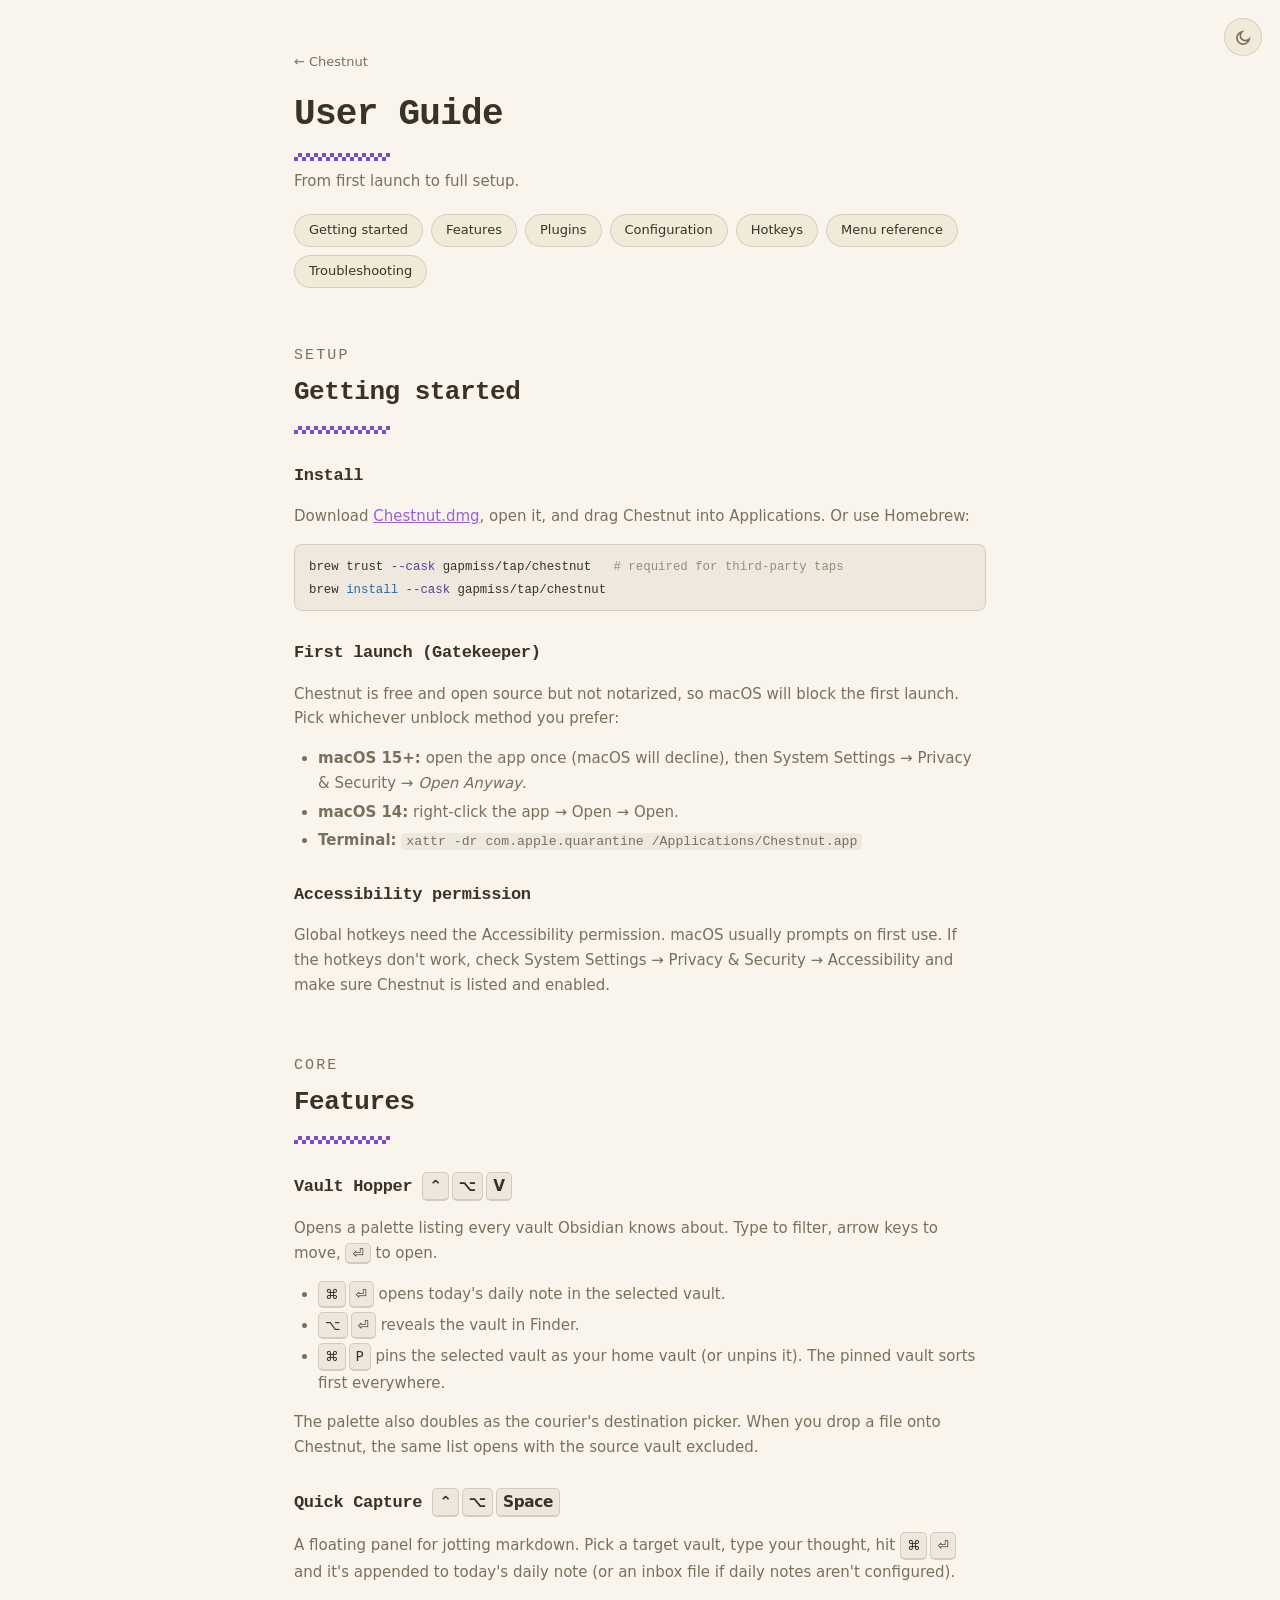
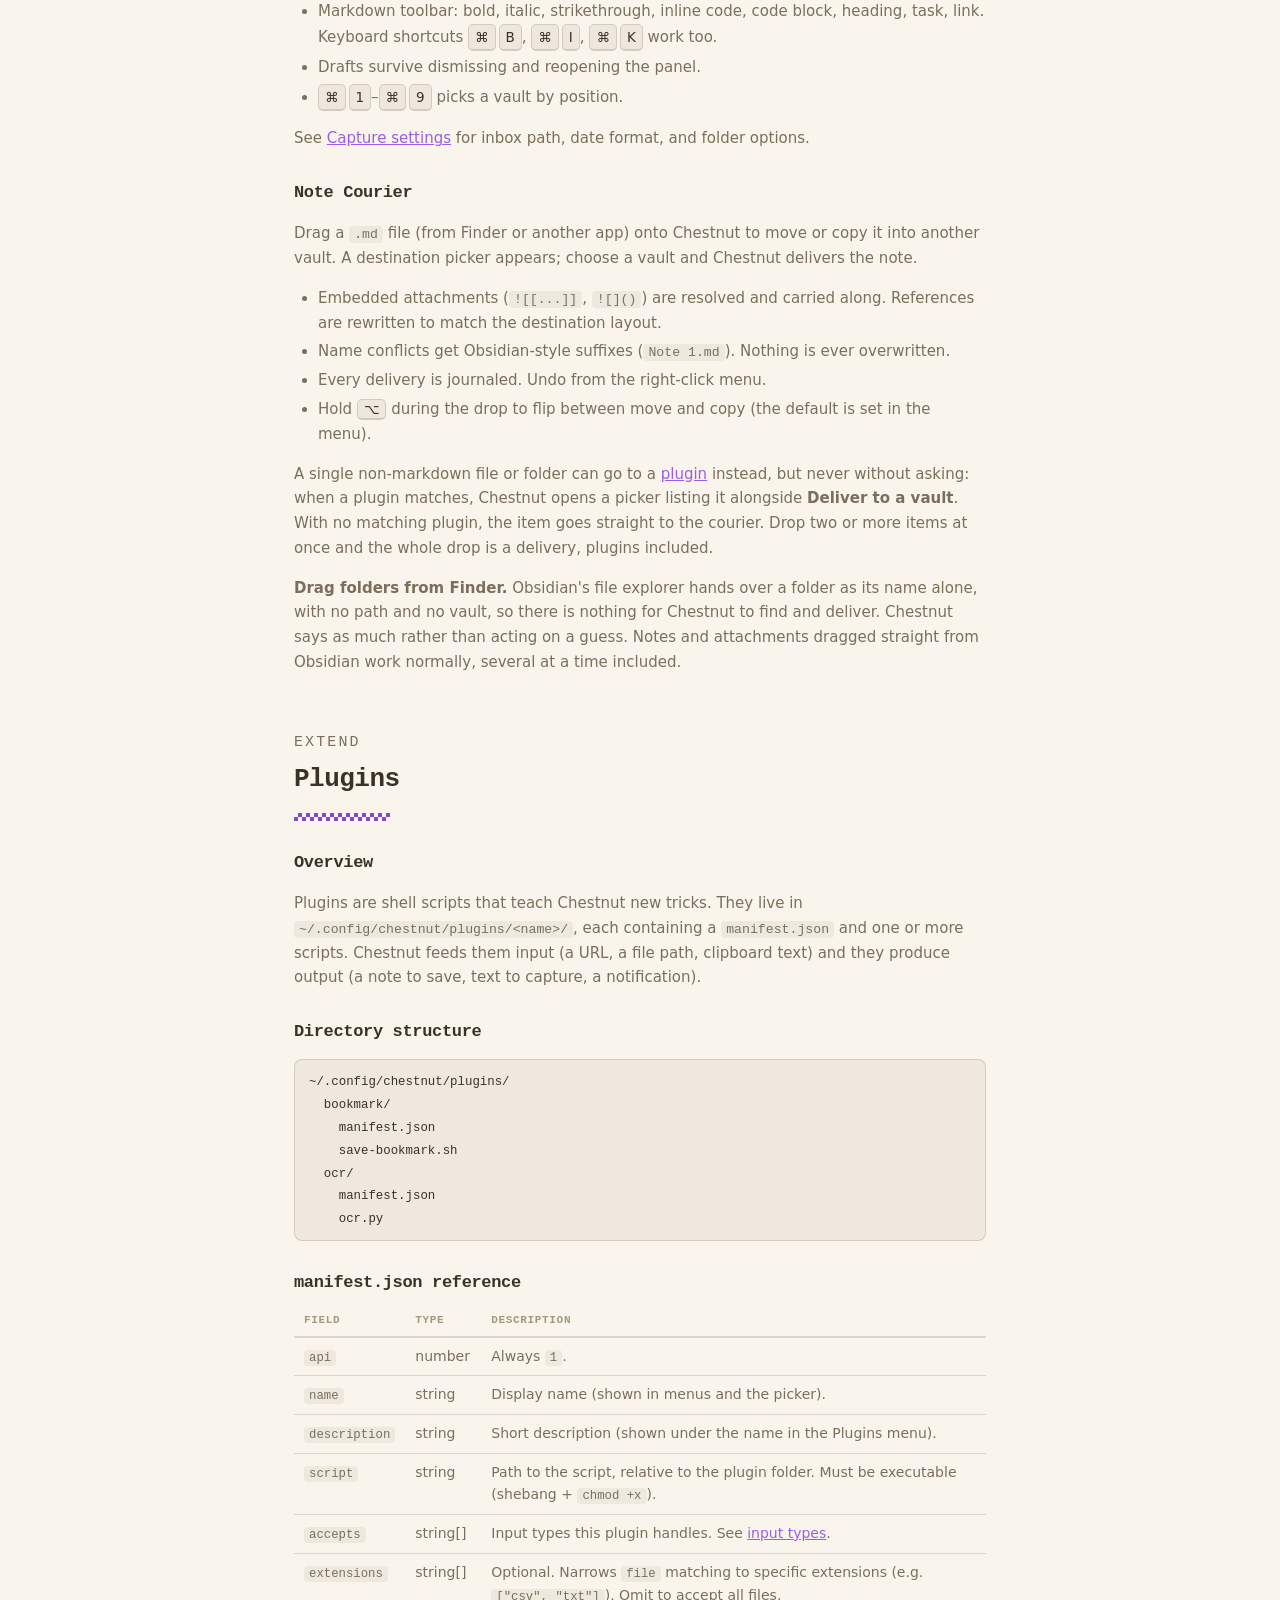
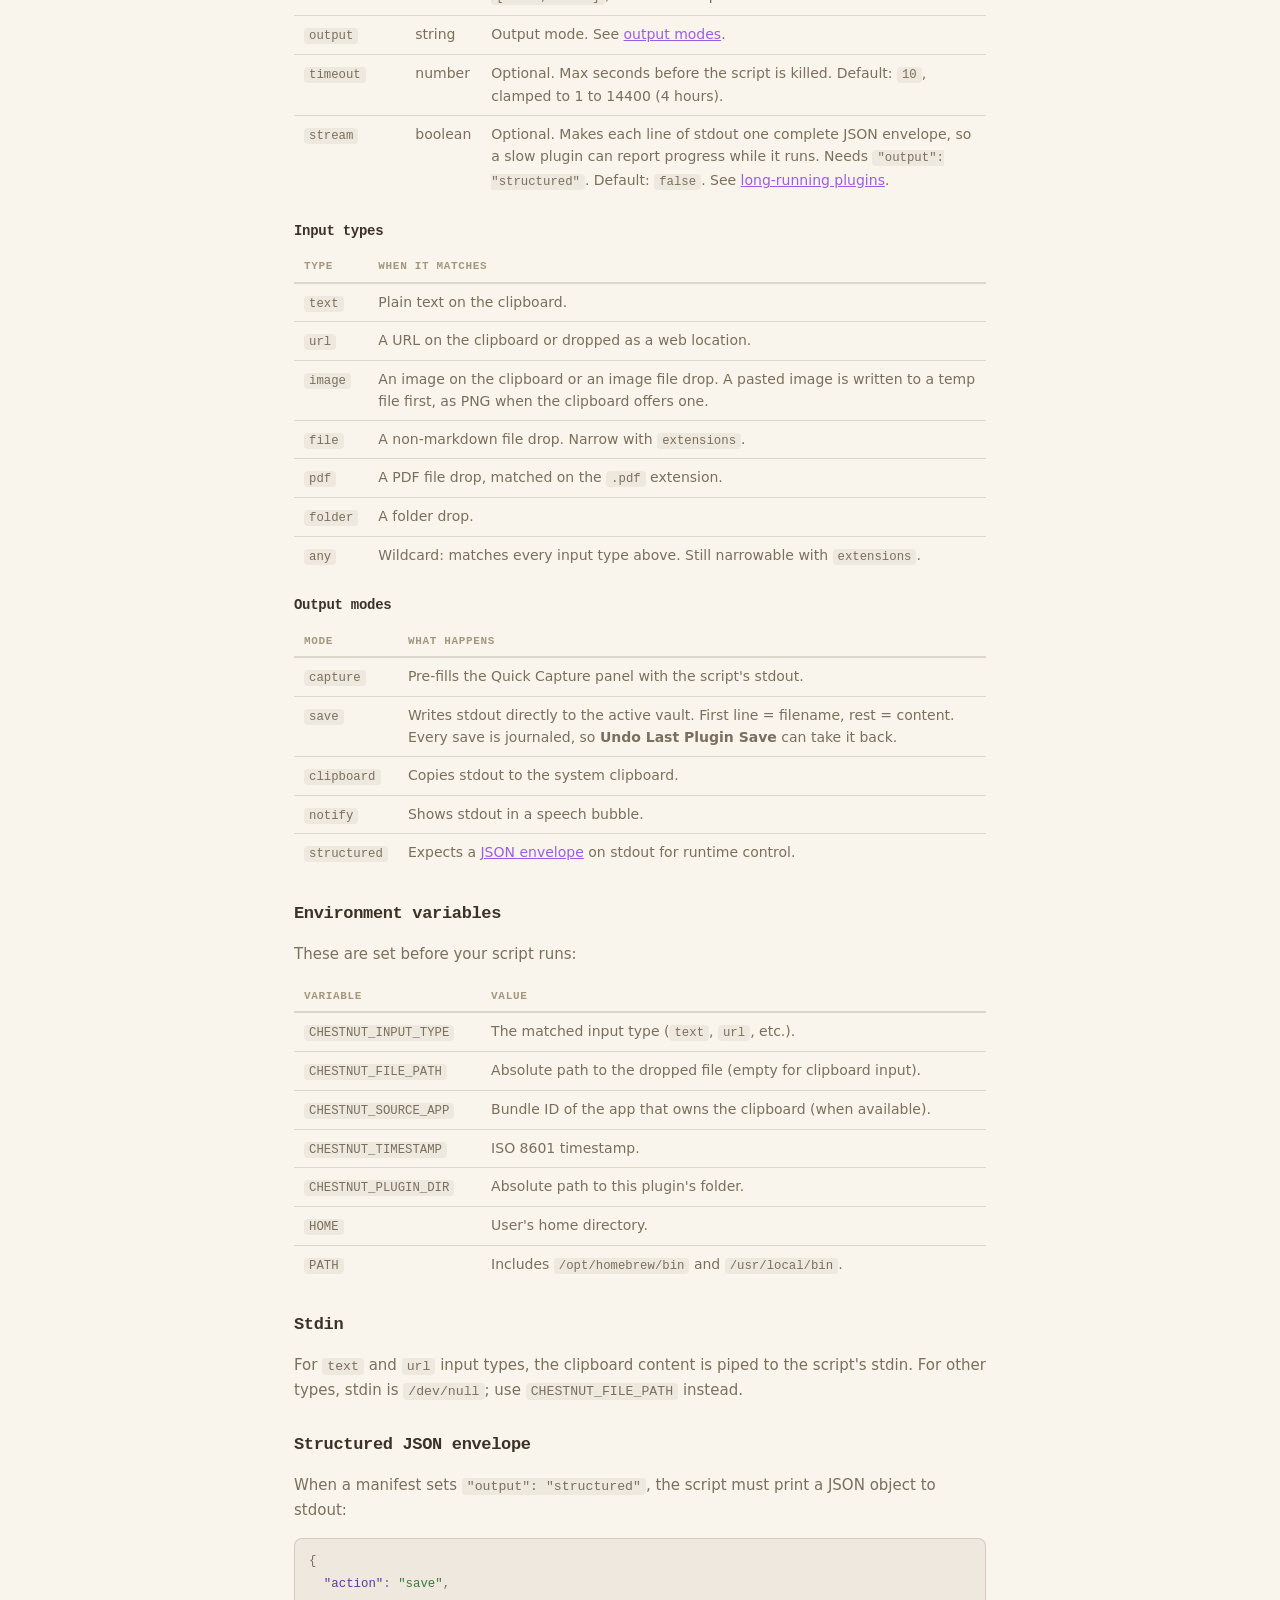
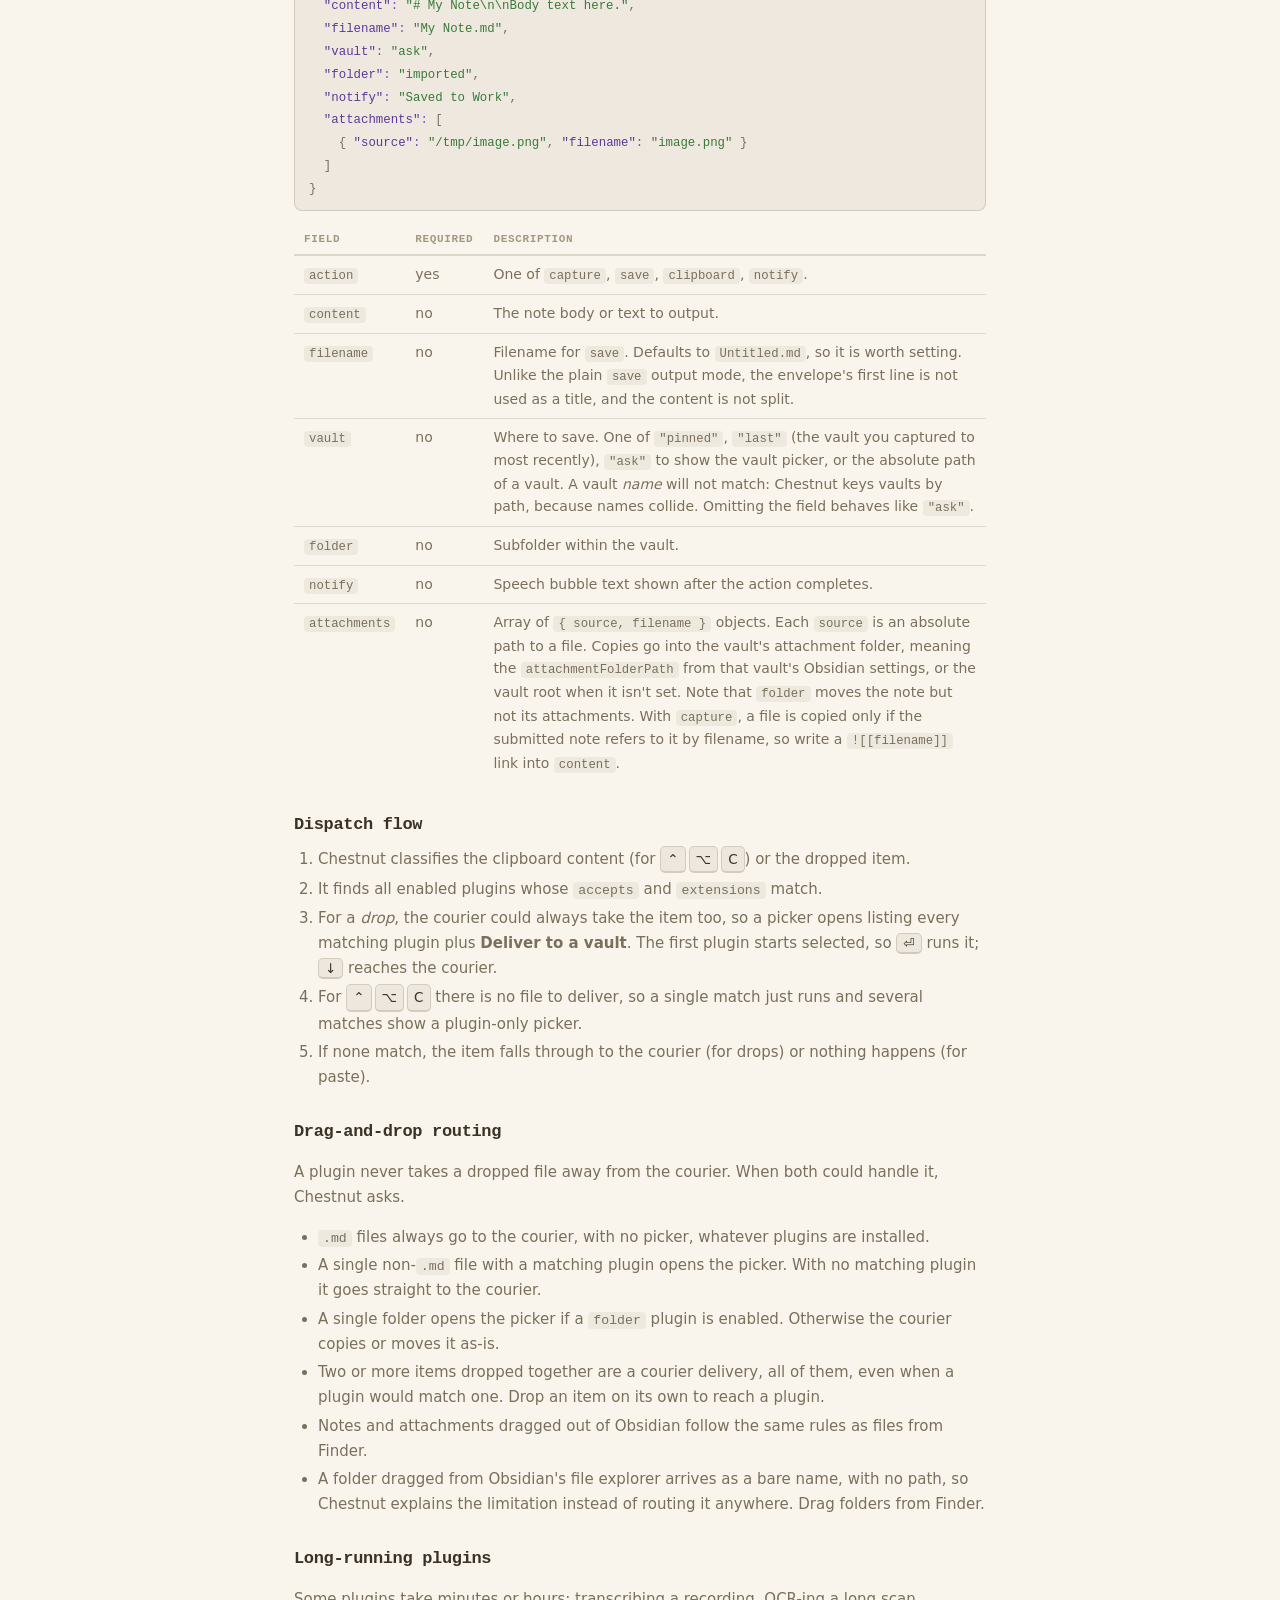
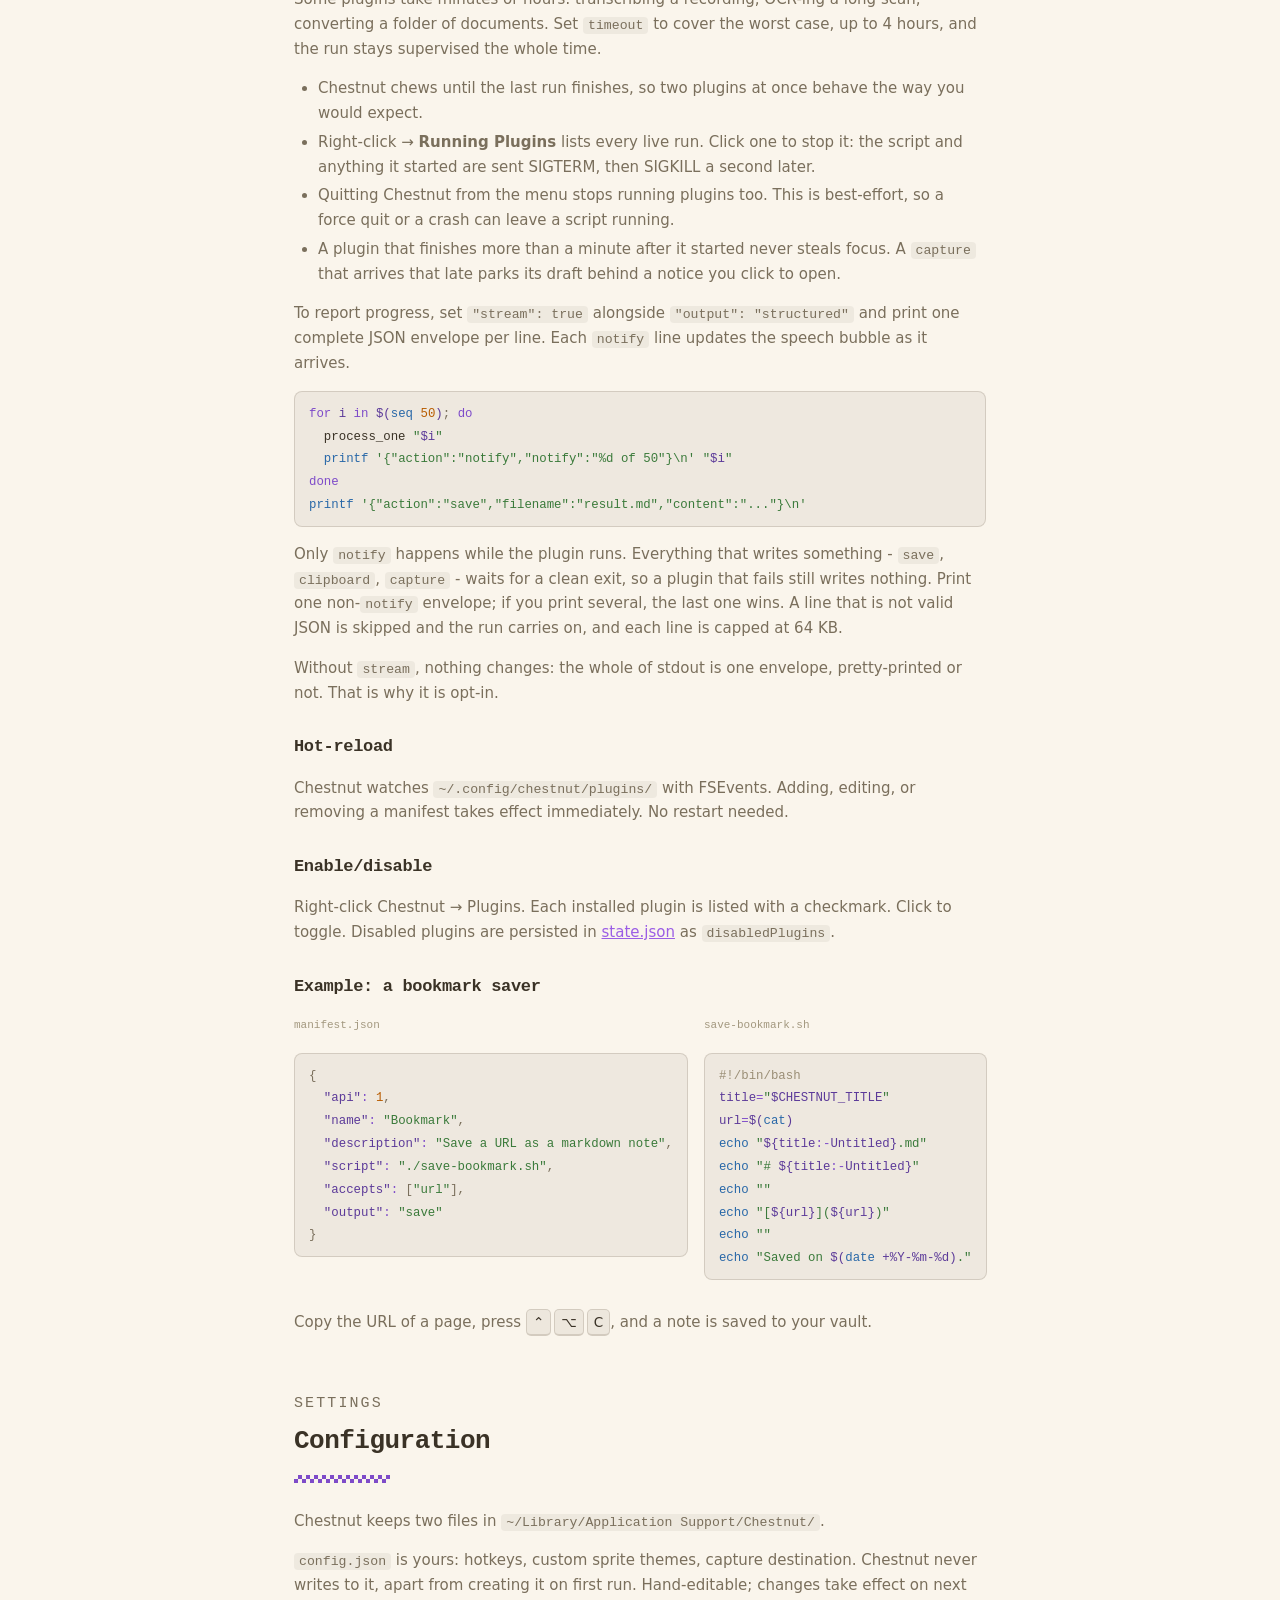
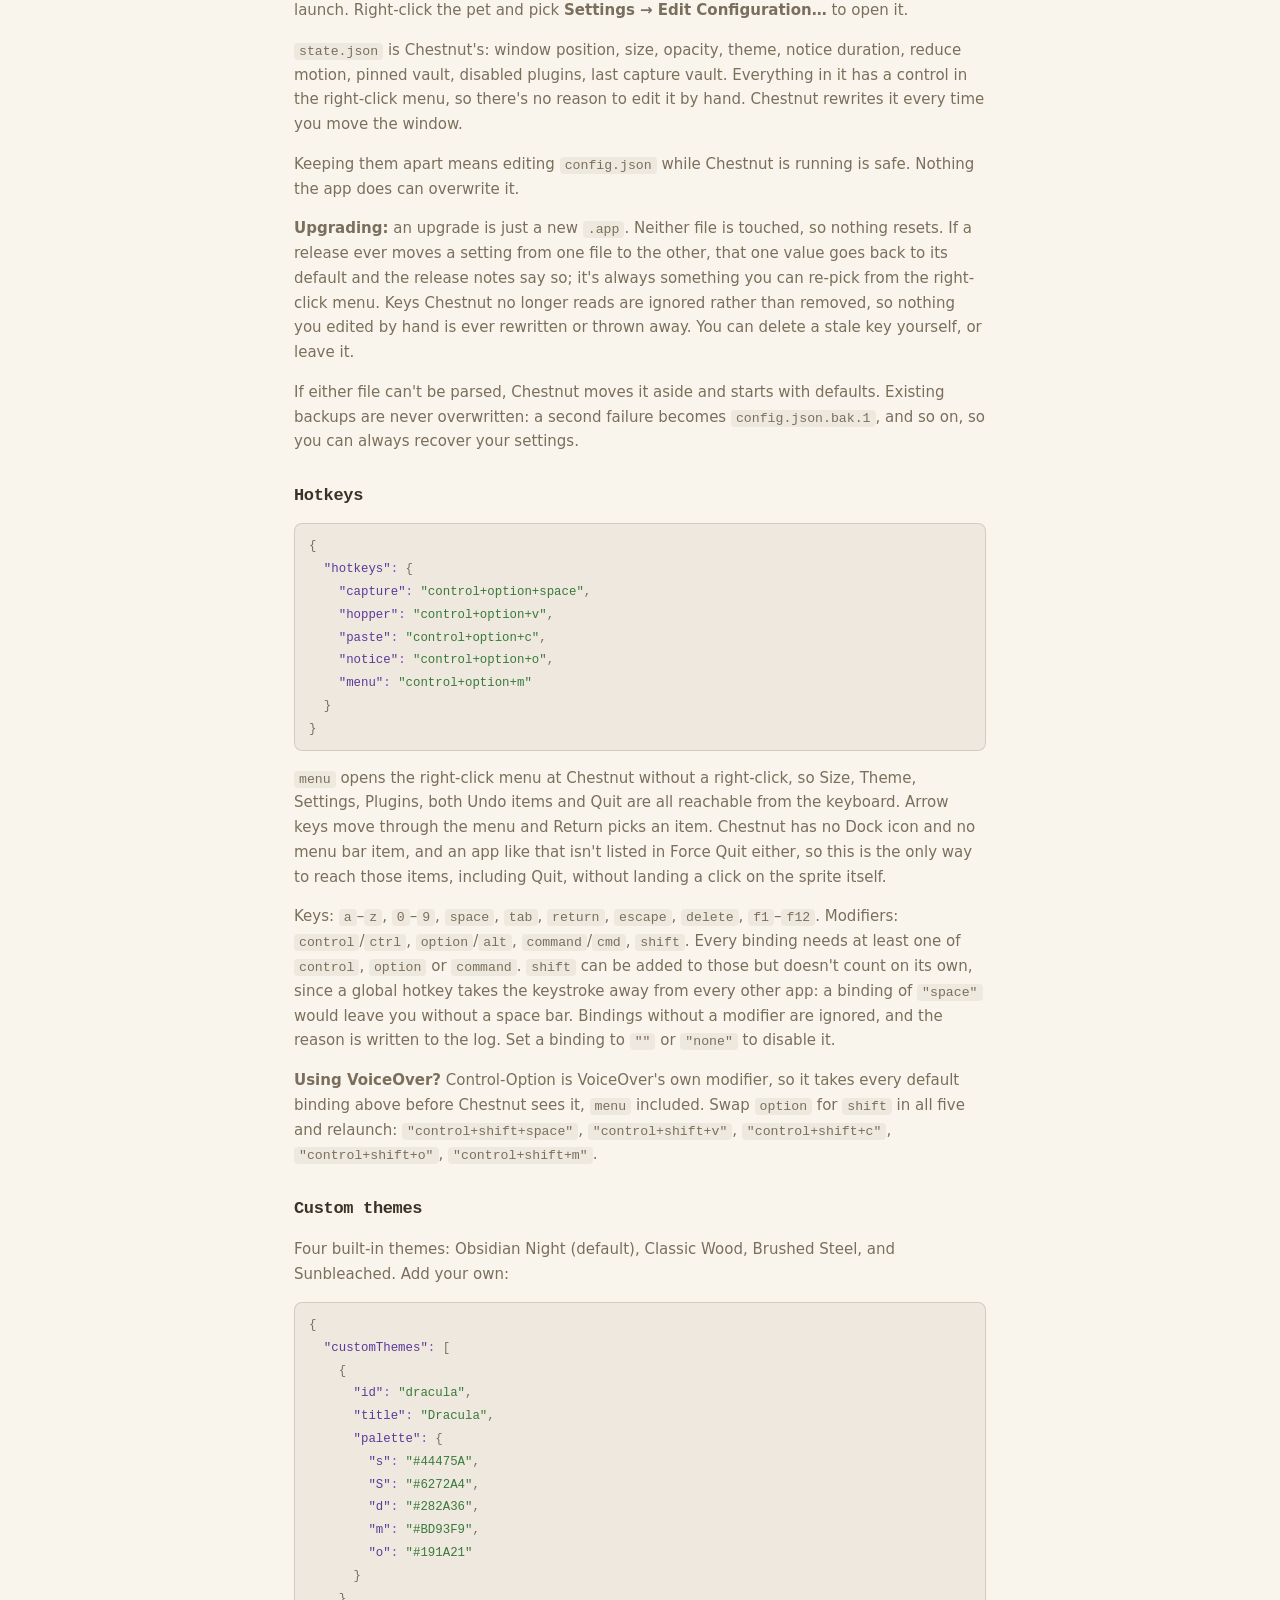
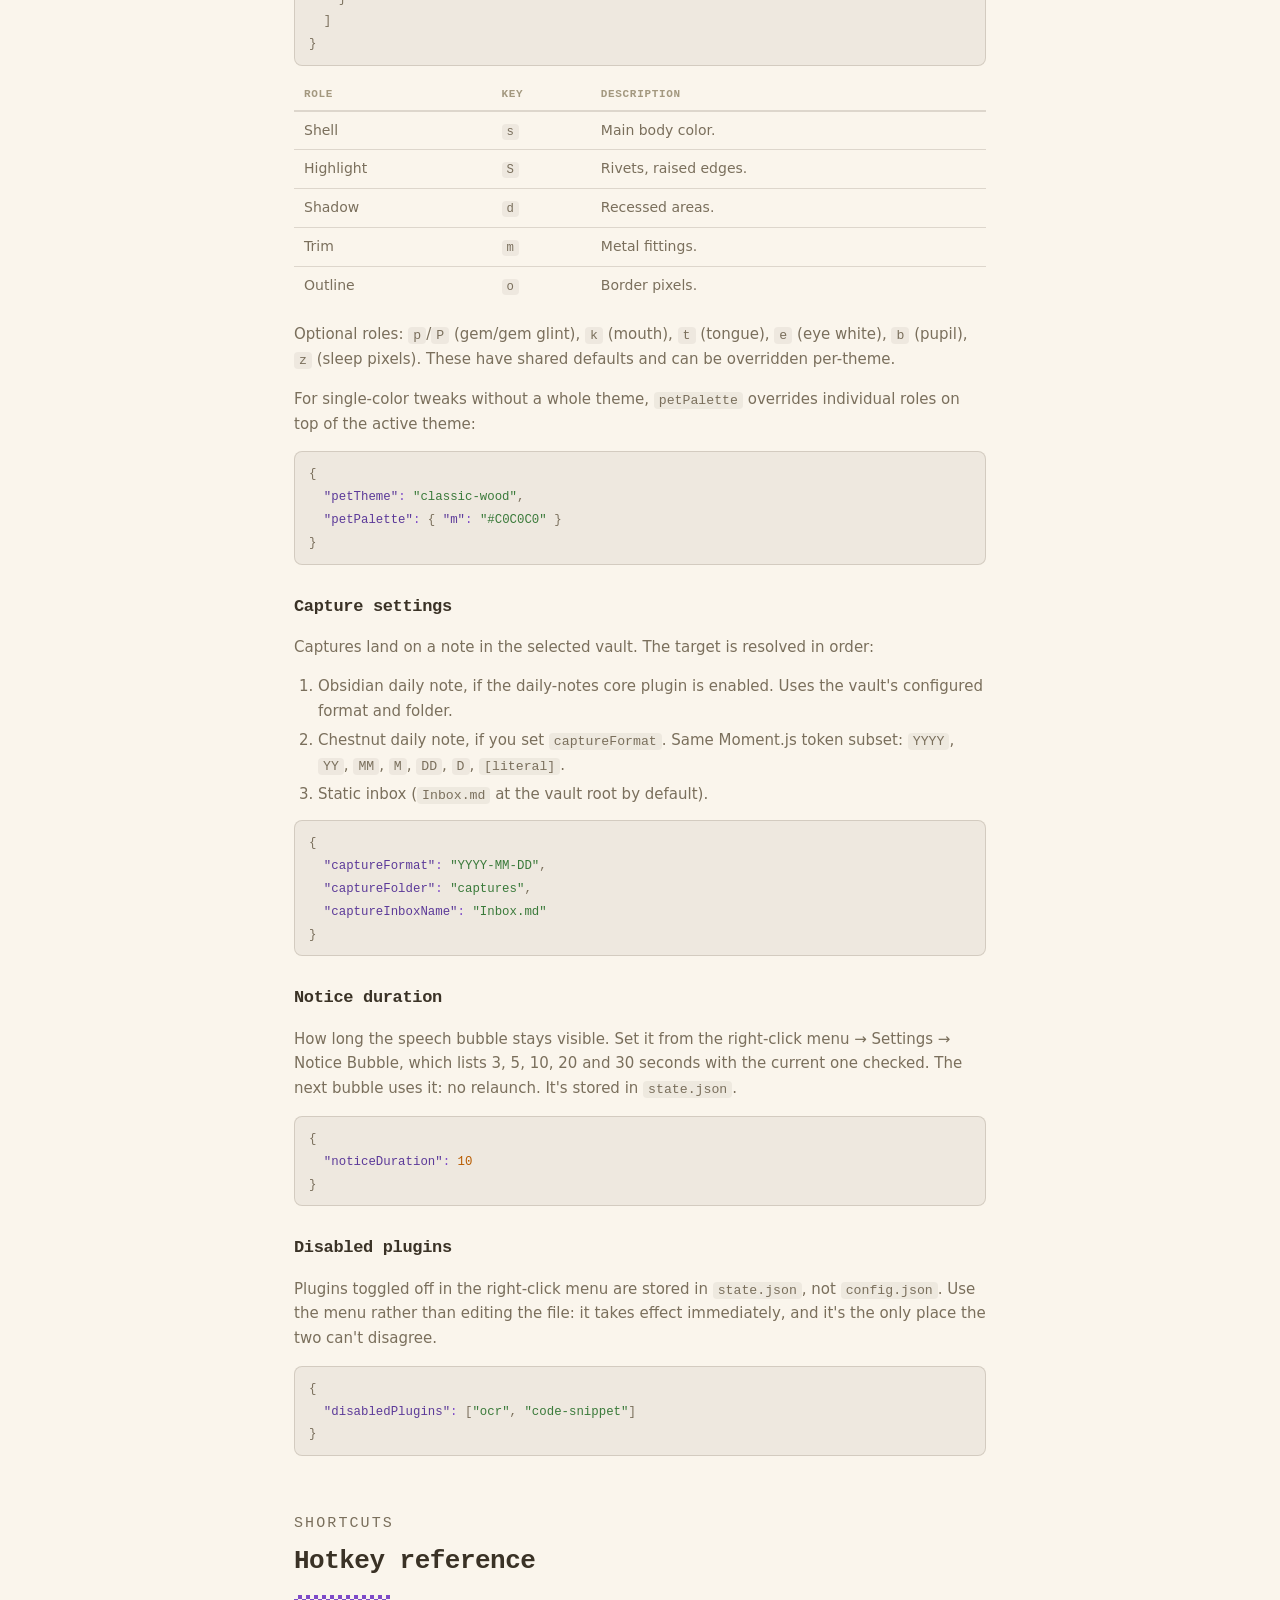
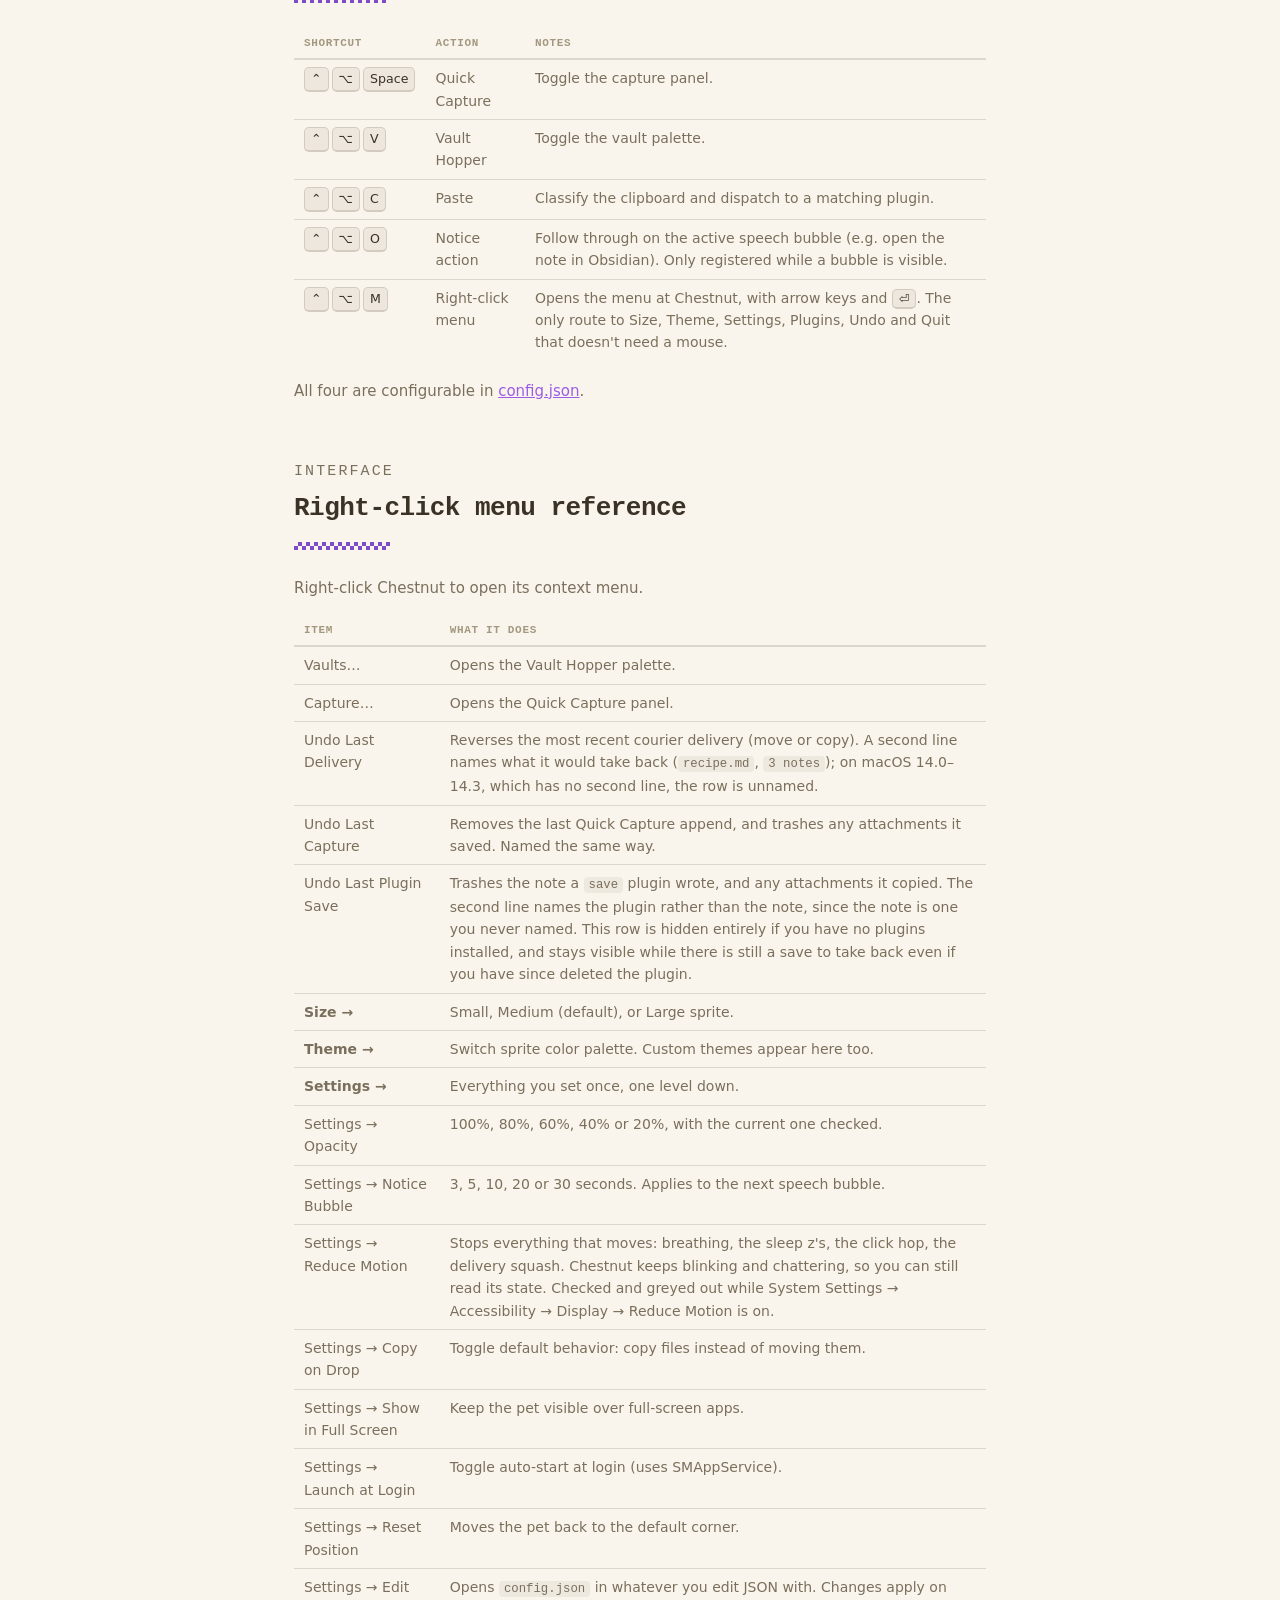
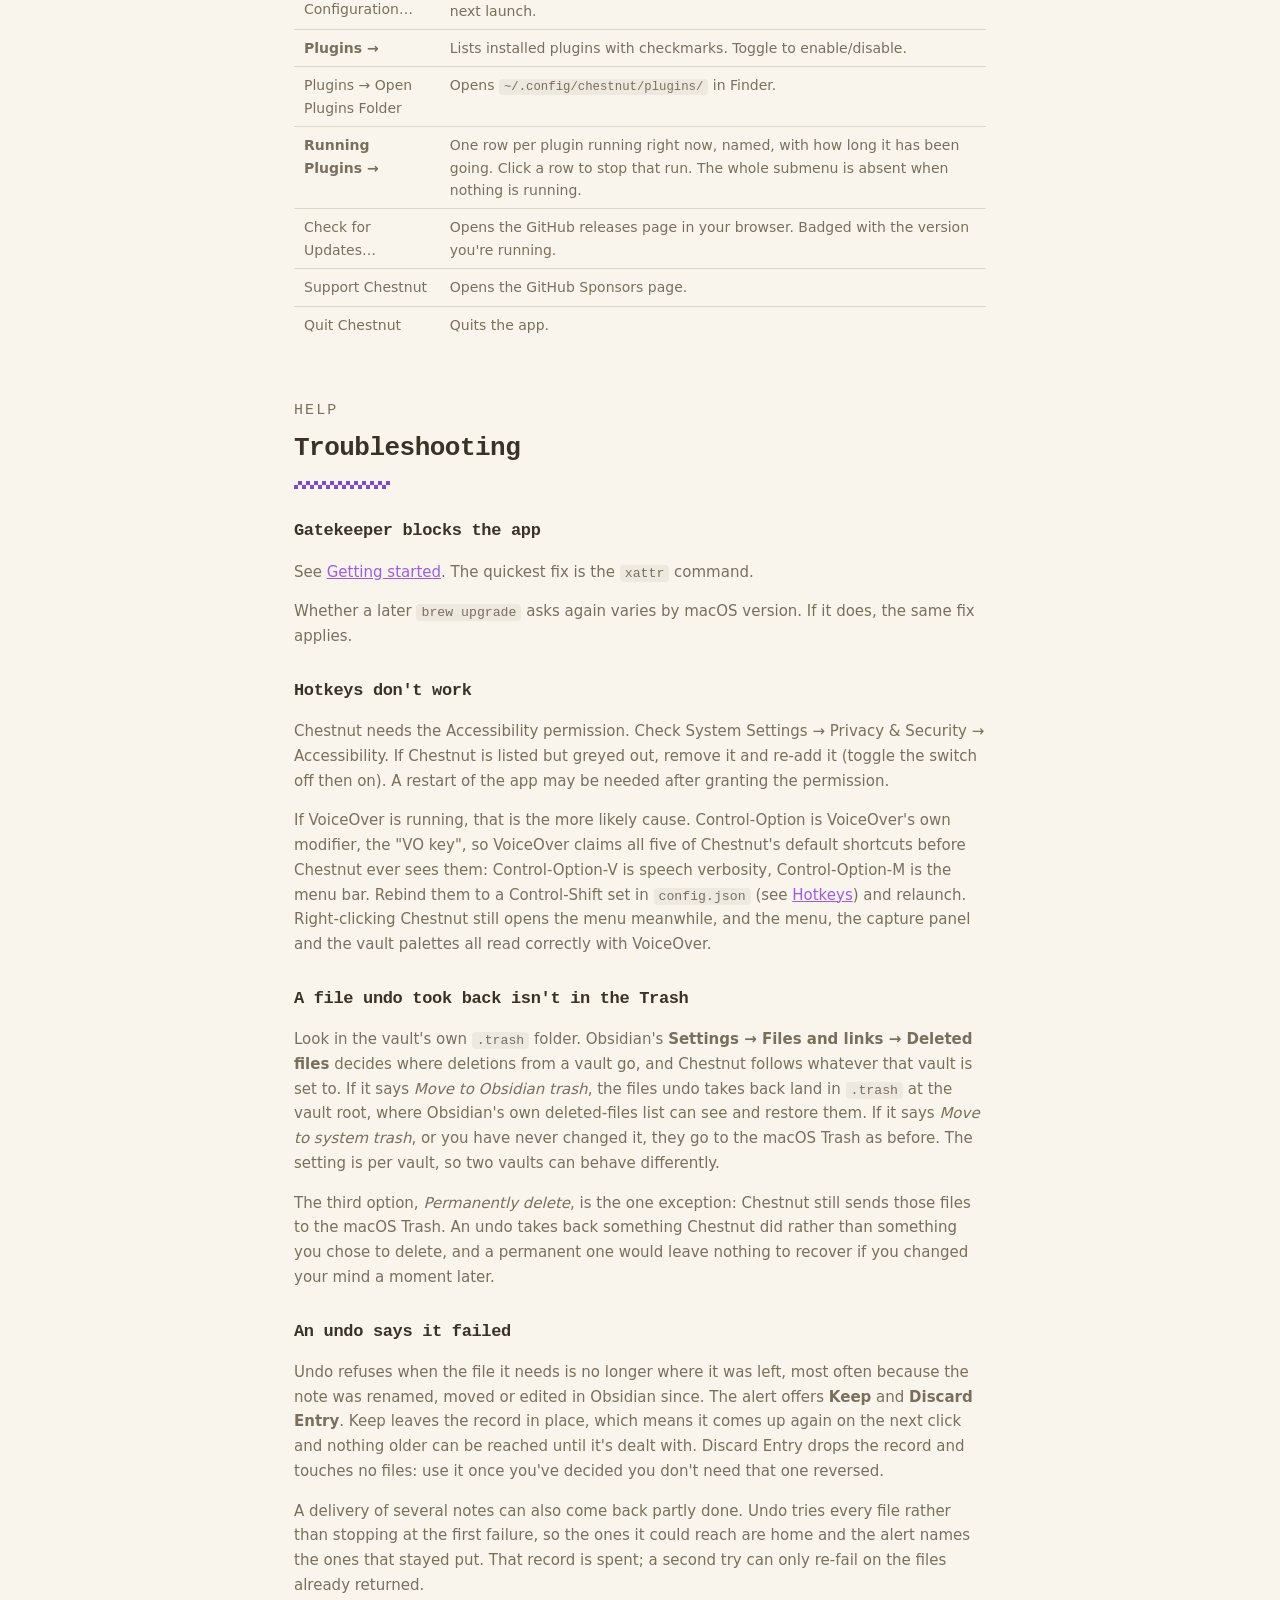
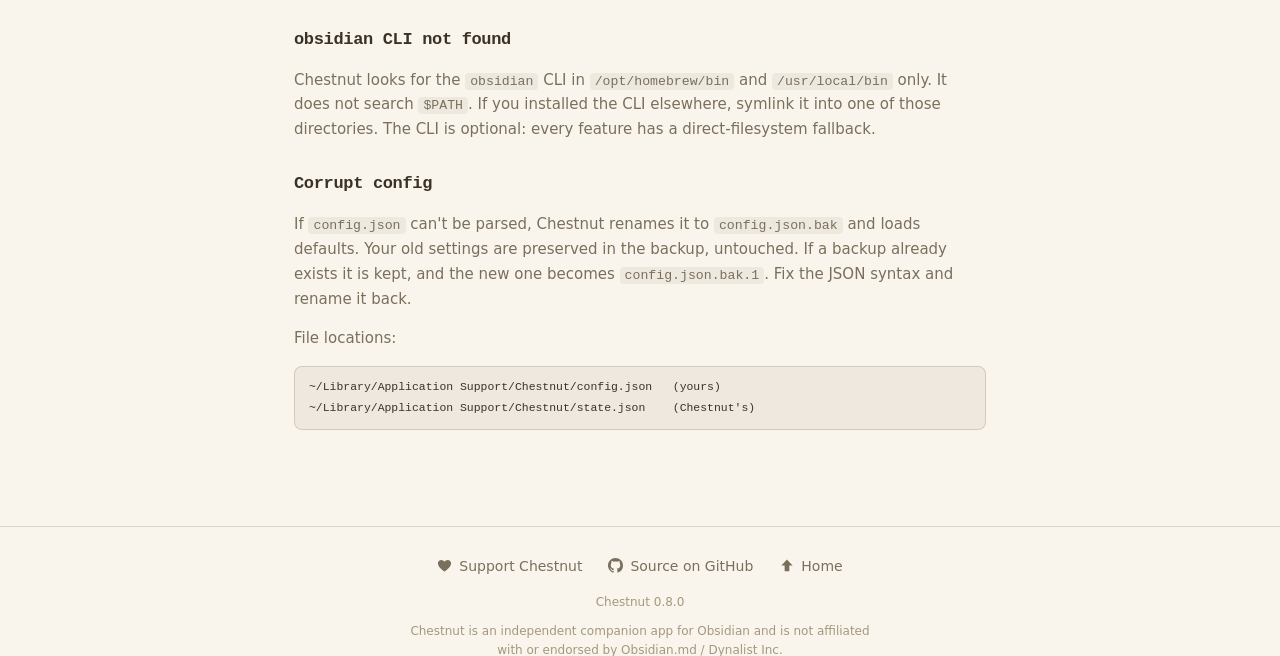
==== commit c657d7e4: "Hold a waiting plugin save as state, not in a notice A save that arrives too late to open a picker e" ====
--- a/docs/guide.html
+++ b/docs/guide.html
@@ -787,7 +787,7 @@
     </a>
   </nav>
   <p class="version">
-    Chestnut <a href="https://github.com/gapmiss/chestnut/releases/latest">0.7.1</a>
+    Chestnut <a href="https://github.com/gapmiss/chestnut/releases/latest">0.8.0</a>
   </p>
   <p class="legal">
     Chestnut is an independent companion app for Obsidian and is not affiliated
